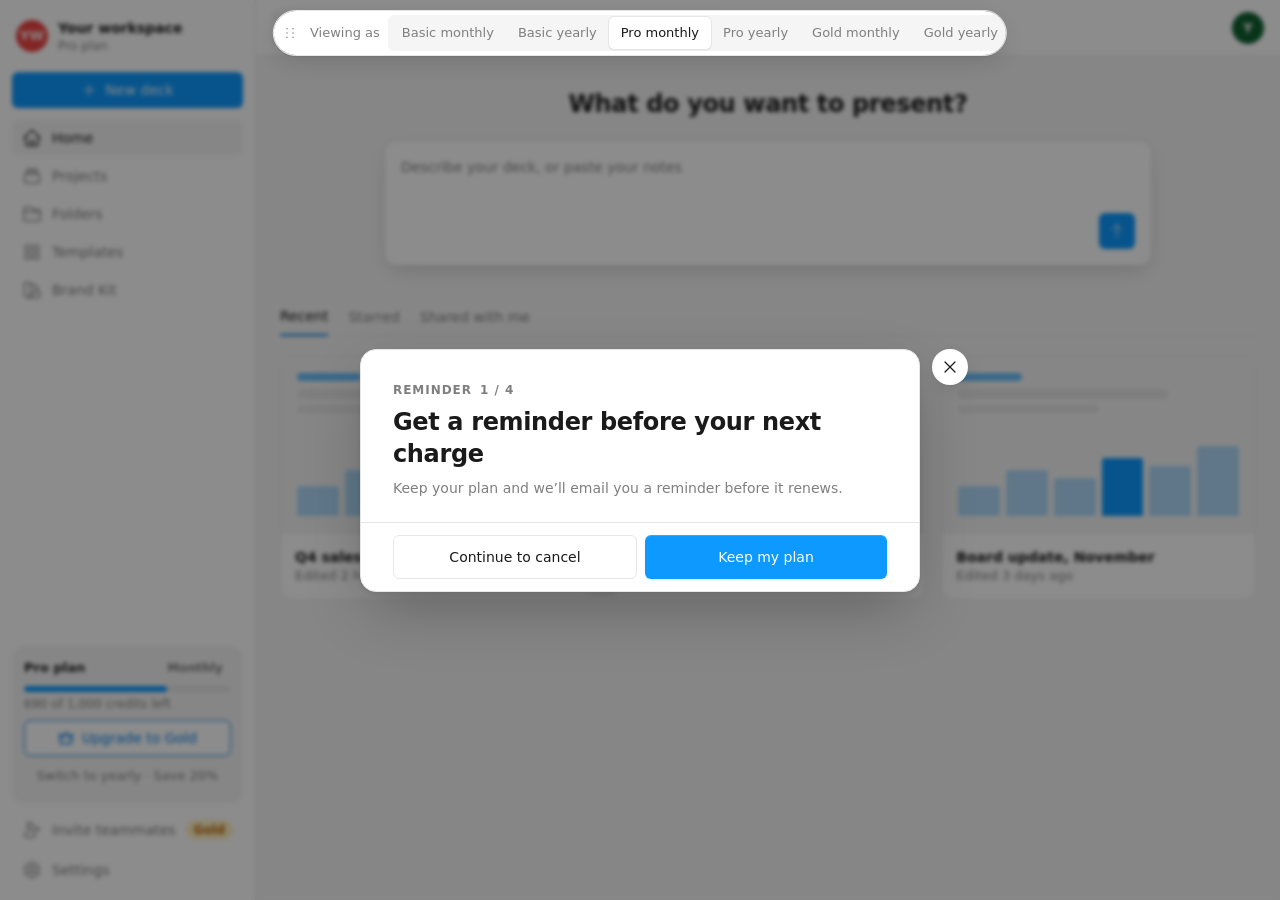
==== cancel-renewal/index.html @ 1d084b83 "cancel-renewal: reason-matched retention offer (Gold features at the Pro price); buy-credits: locked" ====
<!doctype html>
<html lang="en" data-theme="light">
<head>
<meta charset="utf-8">
<meta name="viewport" content="width=device-width, initial-scale=1">
<meta name="robots" content="noindex">
<title>Cancel renewal</title>
<link rel="stylesheet" href="app.css">
<style>html,body,#root{height:100%;margin:0}body{background:rgb(var(--pai-canvas,248 248 251))}</style>
</head>
<body>
<div id="root"></div>
<script>window.__PROTO__="cancel";</script>
<script src="upgrade.js"></script>
</body>
</html>
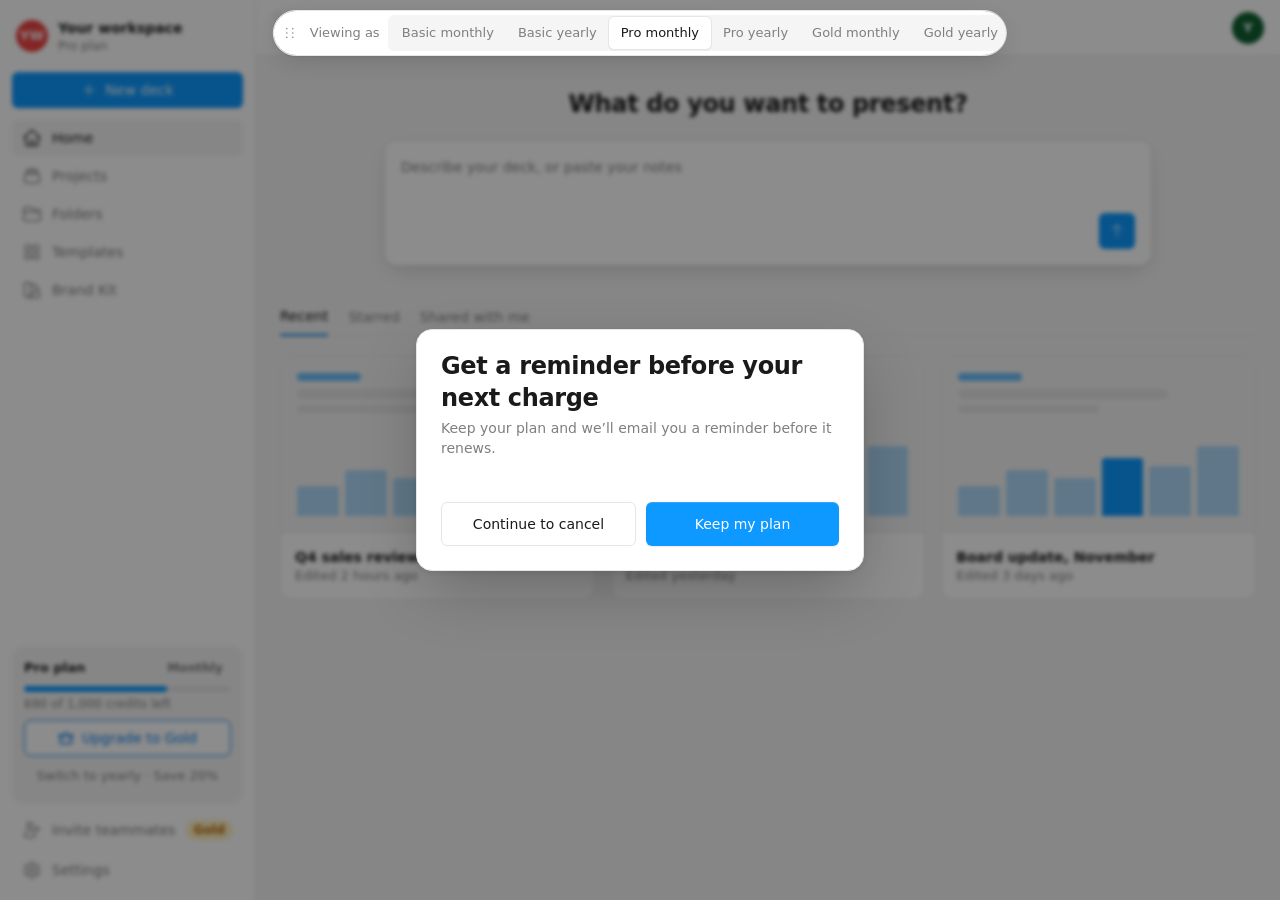
==== commit 3d826cd7: "cancel-renewal: the app's own cancel flow (from qa-main) + a last step for Pro: Gold features at the" ====
--- a/cancel-renewal/index.html
+++ b/cancel-renewal/index.html
@@ -11,6 +11,7 @@
 <body>
 <div id="root"></div>
 <script>window.__PROTO__="cancel";</script>
+<script>window.__ICON_BASE__="https://app.presentations.ai/assets/images/";</script>
 <script src="upgrade.js"></script>
 </body>
 </html>
--- a/cancel-renewal/app.css
+++ b/cancel-renewal/app.css
@@ -0,0 +1,36092 @@
+@import url(https://fonts.googleapis.com/css2?family=Geist:wght@400;500;600;700&family=Geist+Mono:wght@400;500&display=swap);
+@import url(https://fonts.googleapis.com/css2?family=PT+Serif:wght@400;700&display=swap);
+@import url(https://fonts.googleapis.com/css2?family=Inter:ital,opsz,wght@0,14..32,100..900;1,14..32,100..900&display=swap);
+@import url(https://fonts.googleapis.com/css2?family=Playfair+Display:ital,wght@0,600;1,600&family=Roboto:ital,wght@0,600;1,600&display=swap);
+@import url(https://fonts.googleapis.com/css2?family=Poppins:ital,wght@0,100;0,200;0,300;0,400;0,500;0,600;0,700;0,800;0,900;1,100;1,200;1,300;1,400;1,500;1,600;1,700;1,800;1,900&display=swap);
+@import url(https://fonts.googleapis.com/css2?family=Merriweather:ital,opsz,wght@0,18..144,400;0,18..144,700;1,18..144,400;1,18..144,700&display=swap);
+@import url(https://fonts.googleapis.com/css2?family=Instrument+Serif:ital@0;1&family=Merriweather:ital,opsz,wdth,wght@0,18..144,87..112,700;1,18..144,87..112,700&display=swap);
+/* @import url("https://fonts.googleapis.com/css2?family=Poppins:wght@300;400;500;600;700&display=swap"); */
+
+[class^="ic_"],
+[class*=" ic_"] {
+  /* use !important to prevent issues with browser extensions that change fonts */
+  font-family: "appicon" !important;
+  speak: never;
+  font-style: normal;
+  font-weight: normal;
+  font-variant: normal;
+  text-transform: none;
+  line-height: 1;
+
+  /* Better Font Rendering =========== */
+  -webkit-font-smoothing: antialiased;
+  -moz-osx-font-smoothing: grayscale;
+}
+
+
+.ic_book:before {
+  content: "\ebb7";
+}
+
+.ic_equalizer:before {
+  content: "\ebb8";
+}
+
+.ic_design_services:before {
+  content: "\ebb9";
+}
+
+.ic_file_export:before {
+  content: "\ebba";
+}
+
+.ic_box_plot:before {
+  content: "\ebae";
+}
+
+.ic_bump_chart:before {
+  content: "\ebaf";
+}
+
+.ic_compare_chart:before {
+  content: "\ebb0";
+}
+
+.ic_cover_page:before {
+  content: "\ebb1";
+}
+
+.ic_gantt_chart:before {
+  content: "\ebb2";
+}
+
+.ic_radar_chart:before {
+  content: "\ebb3";
+}
+
+.ic_radial_chart:before {
+  content: "\ebb4";
+}
+
+.ic_section_break:before {
+  content: "\ebb5";
+}
+
+.ic_waterfall_chart:before {
+  content: "\ebb6";
+}
+
+.ic_deep_think:before {
+  content: "\ebab";
+}
+
+.ic_web_search_02:before {
+  content: "\ebac";
+}
+
+.ic_web_search:before {
+  content: "\ebad";
+}
+
+.ic_abstract_01:before {
+  content: "\e900";
+}
+
+.ic_abstract_02:before {
+  content: "\e901";
+}
+
+.ic_abstract_03:before {
+  content: "\e902";
+}
+
+.ic_abstract_04:before {
+  content: "\e903";
+}
+
+.ic_abstract_05:before {
+  content: "\e904";
+}
+
+.ic_abstract_06:before {
+  content: "\e905";
+}
+
+.ic_abstract_07:before {
+  content: "\e906";
+}
+
+.ic_abstract_08:before {
+  content: "\e907";
+}
+
+.ic_activity:before {
+  content: "\e908";
+}
+
+.ic_add_circle_outline:before {
+  content: "\e909";
+}
+
+.ic_add_comment:before {
+  content: "\e90a";
+}
+
+.ic_add_folders_fill:before {
+  content: "\e90b";
+}
+
+.ic_add_on:before {
+  content: "\e90c";
+}
+
+.ic_add_outline:before {
+  content: "\e90d";
+}
+
+.ic_add_reaction:before {
+  content: "\e90e";
+}
+
+.ic_add_rect_dotted:before {
+  content: "\e90f";
+}
+
+.ic_add_rect_outline:before {
+  content: "\e910";
+}
+
+.ic_add_shape_active:before {
+  content: "\e911";
+}
+
+.ic_add_shape:before {
+  content: "\e912";
+}
+
+.ic_add_small:before {
+  content: "\e913";
+}
+
+.ic_add_subtitle:before {
+  content: "\e914";
+}
+
+.ic_add_text:before {
+  content: "\e915";
+}
+
+.ic_add:before {
+  content: "\e916";
+}
+
+.ic_advice:before {
+  content: "\e917";
+}
+
+.ic_ai_change_tone:before {
+  content: "\e918";
+}
+
+.ic_ai_credit_coin_02:before {
+  content: "\e919";
+}
+
+.ic_ai_credit_coin_03:before {
+  content: "\e91a";
+}
+
+.ic_ai_credit_coin_04:before {
+  content: "\e91b";
+}
+
+.ic_ai_credit_coin:before {
+  content: "\e91c";
+}
+
+.ic_ai_credit:before {
+  content: "\e91d";
+}
+
+.ic_ai_expand:before {
+  content: "\e91e";
+}
+
+.ic_ai_ideas_from_topic_active:before {
+  content: "\e91f";
+}
+
+.ic_ai_ideas_from_topic:before {
+  content: "\e920";
+}
+
+.ic_ai_reduce:before {
+  content: "\e921";
+}
+
+.ic_ai_rephrase:before {
+  content: "\e922";
+}
+
+.ic_ai_summarize:before {
+  content: "\e923";
+}
+
+.ic_animation_order_active:before {
+  content: "\e924";
+}
+
+.ic_animation_order:before {
+  content: "\e925";
+}
+
+.ic_animation_outline:before {
+  content: "\e926";
+}
+
+.ic_annotation_linehair:before {
+  content: "\e927";
+}
+
+.ic_annotation_linewave:before {
+  content: "\e928";
+}
+
+.ic_annotations_02_active:before {
+  content: "\e929";
+}
+
+.ic_annotations_02:before {
+  content: "\e92a";
+}
+
+.ic_annotations:before {
+  content: "\e92b";
+}
+
+.ic_answer:before {
+  content: "\e92c";
+}
+
+.ic_area_chart:before {
+  content: "\e92d";
+}
+
+.ic_arrow_backward:before {
+  content: "\e92e";
+}
+
+.ic_arrow_circle_down:before {
+  content: "\e92f";
+}
+
+.ic_arrow_circle_up:before {
+  content: "\e930";
+}
+
+.ic_arrow_divide:before {
+  content: "\e931";
+}
+
+.ic_arrow_double_head:before {
+  content: "\e932";
+}
+
+.ic_arrow_double_headed_half_active:before {
+  content: "\e933";
+}
+
+.ic_arrow_double_headed_half:before {
+  content: "\e934";
+}
+
+.ic_arrow_equal:before {
+  content: "\e935";
+}
+
+.ic_arrow_forward:before {
+  content: "\e936";
+}
+
+.ic_arrow_multiply:before {
+  content: "\e937";
+}
+
+.ic_arrow_no_head:before {
+  content: "\e938";
+}
+
+.ic_arrow_not_equal:before {
+  content: "\e939";
+}
+
+.ic_arrow_plus:before {
+  content: "\e93a";
+}
+
+.ic_arrow_subract:before {
+  content: "\e93b";
+}
+
+.ic_arrows_chart_active:before {
+  content: "\e93c";
+}
+
+.ic_arrows_chart:before {
+  content: "\e93d";
+}
+
+.ic_attachment:before {
+  content: "\e93e";
+}
+
+.ic_background_active:before {
+  content: "\e93f";
+}
+
+.ic_background:before {
+  content: "\e940";
+}
+
+.ic_badge:before {
+  content: "\e941";
+}
+
+.ic_bar_100_stacked_chart:before {
+  content: "\e942";
+}
+
+.ic_bar_chart:before {
+  content: "\e943";
+}
+
+.ic_bar_single_chart:before {
+  content: "\e944";
+}
+
+.ic_bar_stacked_chart:before {
+  content: "\e945";
+}
+
+.ic_bar_stats:before {
+  content: "\e946";
+}
+
+.ic_bookend:before {
+  content: "\e947";
+}
+
+.ic_brain:before {
+  content: "\e948";
+}
+
+.ic_brand_active:before {
+  content: "\e949";
+}
+
+.ic_brand_voice_active:before {
+  content: "\e94a";
+}
+
+.ic_brand_voice:before {
+  content: "\e94b";
+}
+
+.ic_brand:before {
+  content: "\e94c";
+}
+
+.ic_bring_forward:before {
+  content: "\e94d";
+}
+
+.ic_bring_to_front:before {
+  content: "\e94e";
+}
+
+.ic_bullet_list_02:before {
+  content: "\e94f";
+}
+
+.ic_bullet_list:before {
+  content: "\e950";
+}
+
+.ic_business_slides_active:before {
+  content: "\e951";
+}
+
+.ic_business_slides:before {
+  content: "\e952";
+}
+
+.ic_caption:before {
+  content: "\e953";
+}
+
+.ic_card_active:before {
+  content: "\e954";
+}
+
+.ic_card:before {
+  content: "\e955";
+}
+
+.ic_cart:before {
+  content: "\e956";
+}
+
+.ic_change_type:before {
+  content: "\e957";
+}
+
+.ic_chart_active:before {
+  content: "\e958";
+}
+
+.ic_chart:before {
+  content: "\e959";
+}
+
+.ic_checklist_active:before {
+  content: "\e95a";
+}
+
+.ic_checklist:before {
+  content: "\e95b";
+}
+
+.ic_circle_stats:before {
+  content: "\e95c";
+}
+
+.ic_clip_e_02:before {
+  content: "\e95d";
+}
+
+.ic_clip_e_03:before {
+  content: "\e95e";
+}
+
+.ic_clip_e:before {
+  content: "\e95f";
+}
+
+.ic_clock:before {
+  content: "\e960";
+}
+
+.ic_close_circle_outline:before {
+  content: "\e961";
+}
+
+.ic_close_keyboard:before {
+  content: "\e962";
+}
+
+.ic_close_small:before {
+  content: "\e963";
+}
+
+.ic_close:before {
+  content: "\e964";
+}
+
+.ic_cloud_nointernet:before {
+  content: "\e965";
+}
+
+.ic_cloud_saved:before {
+  content: "\e966";
+}
+
+.ic_cloud_unsaved:before {
+  content: "\e967";
+}
+
+.ic_cloud:before {
+  content: "\e968";
+}
+
+.ic_code_active:before {
+  content: "\e969";
+}
+
+.ic_code:before {
+  content: "\e96a";
+}
+
+.ic_collapse:before {
+  content: "\e96b";
+}
+
+.ic_color_circle:before {
+  content: "\e96c";
+}
+
+.ic_color_style_active:before {
+  content: "\e96d";
+}
+
+.ic_color_style:before {
+  content: "\e96e";
+}
+
+.ic_column_100_stacked_chart:before {
+  content: "\e96f";
+}
+
+.ic_column_chart_outline_active:before {
+  content: "\e970";
+}
+
+.ic_column_chart_outline:before {
+  content: "\e971";
+}
+
+.ic_column_chart:before {
+  content: "\e972";
+}
+
+.ic_column_single_chart:before {
+  content: "\e973";
+}
+
+.ic_column_stacked_chart:before {
+  content: "\e974";
+}
+
+.ic_columns_four:before {
+  content: "\e975";
+}
+
+.ic_columns_left:before {
+  content: "\e976";
+}
+
+.ic_columns_one:before {
+  content: "\e977";
+}
+
+.ic_columns_right:before {
+  content: "\e978";
+}
+
+.ic_columns_three:before {
+  content: "\e979";
+}
+
+.ic_columns_two:before {
+  content: "\e97a";
+}
+
+.ic_comment_sidebar:before {
+  content: "\e97b";
+}
+
+.ic_comment:before {
+  content: "\e97c";
+}
+
+.ic_company_details_active:before {
+  content: "\e97d";
+}
+
+.ic_company_details:before {
+  content: "\e97e";
+}
+
+.ic_company_theme_02:before {
+  content: "\e97f";
+}
+
+.ic_company_theme:before {
+  content: "\e980";
+}
+
+.ic_comparison_chart:before {
+  content: "\e981";
+}
+
+.ic_confetti:before {
+  content: "\e982";
+}
+
+.ic_connector_arrow_left:before {
+  content: "\e983";
+}
+
+.ic_connector_arrow_right:before {
+  content: "\e984";
+}
+
+.ic_connector_arrow_two_head:before {
+  content: "\e985";
+}
+
+.ic_connector_arrow_two_side:before {
+  content: "\e986";
+}
+
+.ic_connector_divide:before {
+  content: "\e987";
+}
+
+.ic_connector_equal:before {
+  content: "\e988";
+}
+
+.ic_connector_inequal:before {
+  content: "\e989";
+}
+
+.ic_connector_minus:before {
+  content: "\e98a";
+}
+
+.ic_connector_multiple:before {
+  content: "\e98b";
+}
+
+.ic_connector_plus:before {
+  content: "\e98c";
+}
+
+.ic_contact_info:before {
+  content: "\e98d";
+}
+
+.ic_contrast:before {
+  content: "\e98e";
+}
+
+.ic_copied:before {
+  content: "\e98f";
+}
+
+.ic_copy:before {
+  content: "\e990";
+}
+
+.ic_credit_extralarge:before {
+  content: "\e991";
+}
+
+.ic_credit_large:before {
+  content: "\e992";
+}
+
+.ic_credit_medium:before {
+  content: "\e993";
+}
+
+.ic_credit_small:before {
+  content: "\e994";
+}
+
+.ic_crop:before {
+  content: "\e995";
+}
+
+.ic_crown:before {
+  content: "\e996";
+}
+
+.ic_cta_button:before {
+  content: "\e997";
+}
+
+.ic_cycle_loop:before {
+  content: "\e998";
+}
+
+.ic_dark_theme_outline_active:before {
+  content: "\e999";
+}
+
+.ic_dark_theme_outline:before {
+  content: "\e99a";
+}
+
+.ic_dashboard_01_active:before {
+  content: "\e99b";
+}
+
+.ic_dashboard_01:before {
+  content: "\e99c";
+}
+
+.ic_dashboard_02_active:before {
+  content: "\e99d";
+}
+
+.ic_dashboard_02:before {
+  content: "\e99e";
+}
+
+.ic_data_type_number:before {
+  content: "\e99f";
+}
+
+.ic_date_active:before {
+  content: "\e9a0";
+}
+
+.ic_date:before {
+  content: "\e9a1";
+}
+
+.ic_decoration_line_01:before {
+  content: "\e9a2";
+}
+
+.ic_decoration_line_02:before {
+  content: "\e9a3";
+}
+
+.ic_delete_outline:before {
+  content: "\e9a4";
+}
+
+.ic_delete_small:before {
+  content: "\e9a5";
+}
+
+.ic_devices:before {
+  content: "\e9a6";
+}
+
+.ic_dice:before {
+  content: "\e9a7";
+}
+
+.ic_doctoral_phd:before {
+  content: "\e9a8";
+}
+
+.ic_doughnut:before {
+  content: "\e9a9";
+}
+
+.ic_down_arrow:before {
+  content: "\e9aa";
+}
+
+.ic_down_pointer_circle_outline:before {
+  content: "\e9ab";
+}
+
+.ic_down_pointer_floater_small:before {
+  content: "\e9ac";
+}
+
+.ic_down_pointer_floater:before {
+  content: "\e9ad";
+}
+
+.ic_down_pointer_two_head:before {
+  content: "\e9ae";
+}
+
+.ic_down_pointer:before {
+  content: "\e9af";
+}
+
+.ic_download:before {
+  content: "\e9b0";
+}
+
+.ic_drag_handle_horizontal:before {
+  content: "\e9b1";
+}
+
+.ic_drag_handle:before {
+  content: "\e9b2";
+}
+
+.ic_drag_outline_horizontal:before {
+  content: "\e9b3";
+}
+
+.ic_drag_outline:before {
+  content: "\e9b4";
+}
+
+.ic_drive:before {
+  content: "\e9b5";
+}
+
+.ic_Dummy:before {
+  content: "\e9b6";
+}
+
+.ic_duplicate_outline:before {
+  content: "\e9b7";
+}
+
+.ic_edit_active:before {
+  content: "\e9b8";
+}
+
+.ic_edit_pencil_active:before {
+  content: "\e9b9";
+}
+
+.ic_edit_pencil:before {
+  content: "\e9ba";
+}
+
+.ic_edit:before {
+  content: "\e9bb";
+}
+
+.ic_email:before {
+  content: "\e9bc";
+}
+
+.ic_emphasis:before {
+  content: "\e9bd";
+}
+
+.ic_enter_fullscreen:before {
+  content: "\e9be";
+}
+
+.ic_enterprise:before {
+  content: "\e9bf";
+}
+
+.ic_error:before {
+  content: "\e9c0";
+}
+
+.ic_exit:before {
+  content: "\e9c1";
+}
+
+.ic_expand:before {
+  content: "\e9c2";
+}
+
+.ic_explore:before {
+  content: "\e9c3";
+}
+
+.ic_export_pdf:before {
+  content: "\e9c4";
+}
+
+.ic_export:before {
+  content: "\e9c5";
+}
+
+.ic_facebook:before {
+  content: "\e9c6";
+}
+
+.ic_fav_star_selected:before {
+  content: "\e9c7";
+}
+
+.ic_fav_star:before {
+  content: "\e9c8";
+}
+
+.ic_favourite_fill:before {
+  content: "\e9c9";
+}
+
+.ic_favourite_outline:before {
+  content: "\e9ca";
+}
+
+.ic_feedback_active:before {
+  content: "\e9cb";
+}
+
+.ic_feedback:before {
+  content: "\e9cc";
+}
+
+.ic_file_type:before {
+  content: "\e9cd";
+}
+
+.ic_file:before {
+  content: "\e9ce";
+}
+
+.ic_filter_02:before {
+  content: "\e9cf";
+}
+
+.ic_filter:before {
+  content: "\e9d0";
+}
+
+.ic_fire:before {
+  content: "\e9d1";
+}
+
+.ic_fit_to_screen:before {
+  content: "\e9d2";
+}
+
+.ic_flag_02:before {
+  content: "\e9d3";
+}
+
+.ic_flag:before {
+  content: "\e9d4";
+}
+
+.ic_floppy_disk:before {
+  content: "\e9d5";
+}
+
+.ic_flowchart:before {
+  content: "\e9d6";
+}
+
+.ic_folder_doc_list:before {
+  content: "\e9d7";
+}
+
+.ic_folder_open_active:before {
+  content: "\e9d8";
+}
+
+.ic_folder_open:before {
+  content: "\e9d9";
+}
+
+.ic_folder_outline_active:before {
+  content: "\e9da";
+}
+
+.ic_folder_outline:before {
+  content: "\e9db";
+}
+
+.ic_folder_share_single:before {
+  content: "\e9dc";
+}
+
+.ic_folder_share:before {
+  content: "\e9dd";
+}
+
+.ic_footer_active:before {
+  content: "\e9de";
+}
+
+.ic_footer:before {
+  content: "\e9df";
+}
+
+.ic_framework:before {
+  content: "\e9e0";
+}
+
+.ic_frequency:before {
+  content: "\e9e1";
+}
+
+.ic_funnel:before {
+  content: "\e9e2";
+}
+
+.ic_gift_active:before {
+  content: "\e9e3";
+}
+
+.ic_gift:before {
+  content: "\e9e4";
+}
+
+.ic_globe_active:before {
+  content: "\e9e5";
+}
+
+.ic_globe:before {
+  content: "\e9e6";
+}
+
+.ic_go_live:before {
+  content: "\e9e7";
+}
+
+.ic_graduate_studies:before {
+  content: "\e9e8";
+}
+
+.ic_graphic_settings_outline:before {
+  content: "\e9e9";
+}
+
+.ic_graphic_styles_outline_active:before {
+  content: "\e9ea";
+}
+
+.ic_graphic_styles_outline:before {
+  content: "\e9eb";
+}
+
+.ic_greyscale:before {
+  content: "\e9ec";
+}
+
+.ic_grid_view_outline_active:before {
+  content: "\e9ed";
+}
+
+.ic_grid_view_outline:before {
+  content: "\e9ee";
+}
+
+.ic_grid:before {
+  content: "\e9ef";
+}
+
+.ic_group:before {
+  content: "\e9f0";
+}
+
+.ic_hd:before {
+  content: "\e9f1";
+}
+
+.ic_heading_2:before {
+  content: "\e9f2";
+}
+
+.ic_heading_3:before {
+  content: "\e9f3";
+}
+
+.ic_heading_outline:before {
+  content: "\e9f4";
+}
+
+.ic_help_fill:before {
+  content: "\e9f5";
+}
+
+.ic_hide:before {
+  content: "\e9f6";
+}
+
+.ic_highlight_caption:before {
+  content: "\e9f7";
+}
+
+.ic_highlight_circle_outline:before {
+  content: "\e9f8";
+}
+
+.ic_highlight_with_text_01:before {
+  content: "\e9f9";
+}
+
+.ic_highlight_with_text_02:before {
+  content: "\e9fa";
+}
+
+.ic_hire_our_team_active:before {
+  content: "\e9fb";
+}
+
+.ic_hire_our_team:before {
+  content: "\e9fc";
+}
+
+.ic_home_active:before {
+  content: "\e9fd";
+}
+
+.ic_home:before {
+  content: "\e9fe";
+}
+
+.ic_icon_graphics_active:before {
+  content: "\e9ff";
+}
+
+.ic_icon_graphics:before {
+  content: "\ea00";
+}
+
+.ic_icon_list:before {
+  content: "\ea01";
+}
+
+.ic_idea_to_deck:before {
+  content: "\ea02";
+}
+
+.ic_illustration:before {
+  content: "\ea03";
+}
+
+.ic_image_ai:before {
+  content: "\ea04";
+}
+
+.ic_image_filter_active:before {
+  content: "\ea05";
+}
+
+.ic_image_filter_fill:before {
+  content: "\ea06";
+}
+
+.ic_image_filter:before {
+  content: "\ea07";
+}
+
+.ic_image_flip_horizontal:before {
+  content: "\ea08";
+}
+
+.ic_image_flip_vertical:before {
+  content: "\ea09";
+}
+
+.ic_image_grid_active:before {
+  content: "\ea0a";
+}
+
+.ic_image_grid:before {
+  content: "\ea0b";
+}
+
+.ic_image_layout_left:before {
+  content: "\ea0c";
+}
+
+.ic_image_layout_right:before {
+  content: "\ea0d";
+}
+
+.ic_image_layout_top:before {
+  content: "\ea0e";
+}
+
+.ic_image_list:before {
+  content: "\ea0f";
+}
+
+.ic_image_rect_outline_active:before {
+  content: "\ea10";
+}
+
+.ic_image_rect_outline:before {
+  content: "\ea11";
+}
+
+.ic_image_resize:before {
+  content: "\ea12";
+}
+
+.ic_image_rotate:before {
+  content: "\ea13";
+}
+
+.ic_image_search_small:before {
+  content: "\ea14";
+}
+
+.ic_image_small:before {
+  content: "\ea15";
+}
+
+.ic_image_stack:before {
+  content: "\ea16";
+}
+
+.ic_impact_slide:before {
+  content: "\ea17";
+}
+
+.ic_import_file:before {
+  content: "\ea18";
+}
+
+.ic_import:before {
+  content: "\ea19";
+}
+
+.ic_indent:before {
+  content: "\ea1a";
+}
+
+.ic_individuals_active:before {
+  content: "\ea1b";
+}
+
+.ic_individuals:before {
+  content: "\ea1c";
+}
+
+.ic_info_active:before {
+  content: "\ea1d";
+}
+
+.ic_info_alt:before {
+  content: "\ea1e";
+}
+
+.ic_info_small_full_active:before {
+  content: "\ea1f";
+}
+
+.ic_info_small:before {
+  content: "\ea20";
+}
+
+.ic_info:before {
+  content: "\ea21";
+}
+
+.ic_instagram:before {
+  content: "\ea22";
+}
+
+.ic_intro_video_active:before {
+  content: "\ea23";
+}
+
+.ic_intro_video:before {
+  content: "\ea24";
+}
+
+.ic_jet:before {
+  content: "\ea25";
+}
+
+.ic_keyboard_command:before {
+  content: "\ea26";
+}
+
+.ic_keyboard:before {
+  content: "\ea27";
+}
+
+.ic_language:before {
+  content: "\ea28";
+}
+
+.ic_layout_active:before {
+  content: "\ea29";
+}
+
+.ic_layout_center:before {
+  content: "\ea2a";
+}
+
+.ic_layout_full:before {
+  content: "\ea2b";
+}
+
+.ic_layout_left:before {
+  content: "\ea2c";
+}
+
+.ic_layout_right:before {
+  content: "\ea2d";
+}
+
+.ic_layout:before {
+  content: "\ea2e";
+}
+
+.ic_leadership:before {
+  content: "\ea2f";
+}
+
+.ic_left_arrow:before {
+  content: "\ea30";
+}
+
+.ic_left_pointer_circle_outline:before {
+  content: "\ea31";
+}
+
+.ic_left_pointer:before {
+  content: "\ea32";
+}
+
+.ic_legal:before {
+  content: "\ea33";
+}
+
+.ic_length_large:before {
+  content: "\ea34";
+}
+
+.ic_length_medium:before {
+  content: "\ea35";
+}
+
+.ic_length_small:before {
+  content: "\ea36";
+}
+
+.ic_lifebuoy:before {
+  content: "\ea37";
+}
+
+.ic_light_theme_active:before {
+  content: "\ea38";
+}
+
+.ic_light_theme:before {
+  content: "\ea39";
+}
+
+.ic_lighting_active:before {
+  content: "\ea3a";
+}
+
+.ic_lighting:before {
+  content: "\ea3b";
+}
+
+.ic_like_active:before {
+  content: "\ea3c";
+}
+
+.ic_like:before {
+  content: "\ea3d";
+}
+
+.ic_line_chart:before {
+  content: "\ea3e";
+}
+
+.ic_line_dash:before {
+  content: "\ea3f";
+}
+
+.ic_line_dotted:before {
+  content: "\ea40";
+}
+
+.ic_line_height:before {
+  content: "\ea41";
+}
+
+.ic_line_solid:before {
+  content: "\ea42";
+}
+
+.ic_line_weight_thick:before {
+  content: "\ea43";
+}
+
+.ic_link:before {
+  content: "\ea44";
+}
+
+.ic_linked_in:before {
+  content: "\ea45";
+}
+
+.ic_list_view_active:before {
+  content: "\ea46";
+}
+
+.ic_list_view:before {
+  content: "\ea47";
+}
+
+.ic_location:before {
+  content: "\ea48";
+}
+
+.ic_lock_active:before {
+  content: "\ea49";
+}
+
+.ic_lock:before {
+  content: "\ea4a";
+}
+
+.ic_logo_active:before {
+  content: "\ea4b";
+}
+
+.ic_logo_grid:before {
+  content: "\ea4c";
+}
+
+.ic_logo:before {
+  content: "\ea4d";
+}
+
+.ic_loop:before {
+  content: "\ea4e";
+}
+
+.ic_lowercase:before {
+  content: "\ea4f";
+}
+
+.ic_map_zoom_minus:before {
+  content: "\ea50";
+}
+
+.ic_map_zoom_plus:before {
+  content: "\ea51";
+}
+
+.ic_markdown:before {
+  content: "\ea52";
+}
+
+.ic_medical:before {
+  content: "\ea53";
+}
+
+.ic_meeting_active:before {
+  content: "\ea54";
+}
+
+.ic_meeting:before {
+  content: "\ea55";
+}
+
+.ic_mention:before {
+  content: "\ea56";
+}
+
+.ic_menu:before {
+  content: "\ea57";
+}
+
+.ic_merge_cells:before {
+  content: "\ea58";
+}
+
+.ic_microchart:before {
+  content: "\ea59";
+}
+
+.ic_microphone_active:before {
+  content: "\ea5a";
+}
+
+.ic_microphone_disabled:before {
+  content: "\ea5b";
+}
+
+.ic_microphone:before {
+  content: "\ea5c";
+}
+
+.ic_mind_map_circle:before {
+  content: "\ea5d";
+}
+
+.ic_mind_map_diamond:before {
+  content: "\ea5e";
+}
+
+.ic_mind_map_oval:before {
+  content: "\ea5f";
+}
+
+.ic_mind_map_pill:before {
+  content: "\ea60";
+}
+
+.ic_mind_map_rectangle:before {
+  content: "\ea61";
+}
+
+.ic_mind_map_right_parallelogram:before {
+  content: "\ea62";
+}
+
+.ic_mind_map_rounded:before {
+  content: "\ea63";
+}
+
+.ic_mind_map_triangel_downwards:before {
+  content: "\ea64";
+}
+
+.ic_mind_map_triangle:before {
+  content: "\ea65";
+}
+
+.ic_minus_circle_oultine:before {
+  content: "\ea66";
+}
+
+.ic_minus_small:before {
+  content: "\ea67";
+}
+
+.ic_money_saveing_active:before {
+  content: "\ea68";
+}
+
+.ic_money_saveing:before {
+  content: "\ea69";
+}
+
+.ic_money:before {
+  content: "\ea6a";
+}
+
+.ic_moods_style:before {
+  content: "\ea6b";
+}
+
+.ic_more_arrow_outline:before {
+  content: "\ea6c";
+}
+
+.ic_more_option_small:before {
+  content: "\ea6d";
+}
+
+.ic_more_option_vertical:before {
+  content: "\ea6e";
+}
+
+.ic_more_option:before {
+  content: "\ea6f";
+}
+
+.ic_move_map:before {
+  content: "\ea70";
+}
+
+.ic_mt_presentation_active:before {
+  content: "\ea71";
+}
+
+.ic_mt_presentation:before {
+  content: "\ea72";
+}
+
+.ic_multislide:before {
+  content: "\ea73";
+}
+
+.ic_new_page:before {
+  content: "\ea74";
+}
+
+.ic_newslide_background_illustration_active:before {
+  content: "\ea75";
+}
+
+.ic_newslide_background_illustration:before {
+  content: "\ea76";
+}
+
+.ic_newslide_bookend:before {
+  content: "\ea77";
+}
+
+.ic_newslide_datachart:before {
+  content: "\ea78";
+}
+
+.ic_newslide_default:before {
+  content: "\ea79";
+}
+
+.ic_newslide_distribution:before {
+  content: "\ea7a";
+}
+
+.ic_newslide_essentialslides:before {
+  content: "\ea7b";
+}
+
+.ic_newslide_flow:before {
+  content: "\ea7c";
+}
+
+.ic_newslide_frameworks:before {
+  content: "\ea7d";
+}
+
+.ic_newslide_list:before {
+  content: "\ea7e";
+}
+
+.ic_newslide_product_screenshot:before {
+  content: "\ea7f";
+}
+
+.ic_newslide_relationship:before {
+  content: "\ea80";
+}
+
+.ic_newslide_segment:before {
+  content: "\ea81";
+}
+
+.ic_newslide_stack:before {
+  content: "\ea82";
+}
+
+.ic_notification_assign_slide:before {
+  content: "\ea83";
+}
+
+.ic_notification_comment:before {
+  content: "\ea84";
+}
+
+.ic_notification_info:before {
+  content: "\ea85";
+}
+
+.ic_notification_invite_doc:before {
+  content: "\ea86";
+}
+
+.ic_notification_invite_workspace:before {
+  content: "\ea87";
+}
+
+.ic_notification_mention:before {
+  content: "\ea88";
+}
+
+.ic_notification_reply:before {
+  content: "\ea89";
+}
+
+.ic_notification_resolved:before {
+  content: "\ea8a";
+}
+
+.ic_notification:before {
+  content: "\ea8b";
+}
+
+.ic_numbered_list:before {
+  content: "\ea8c";
+}
+
+.ic_obj_align_bottom:before {
+  content: "\ea8d";
+}
+
+.ic_obj_align_center:before {
+  content: "\ea8e";
+}
+
+.ic_obj_align_left:before {
+  content: "\ea8f";
+}
+
+.ic_obj_align_middle:before {
+  content: "\ea90";
+}
+
+.ic_obj_align_right:before {
+  content: "\ea91";
+}
+
+.ic_obj_align_top:before {
+  content: "\ea92";
+}
+
+.ic_obj_arrange_bring_to_back:before {
+  content: "\ea93";
+}
+
+.ic_obj_arrange_bring_to_front:before {
+  content: "\ea94";
+}
+
+.ic_obj_distribute_horizontal:before {
+  content: "\ea95";
+}
+
+.ic_obj_distribute_vertical:before {
+  content: "\ea96";
+}
+
+.ic_object_position:before {
+  content: "\ea97";
+}
+
+.ic_offer_badge:before {
+  content: "\ea98";
+}
+
+.ic_offer_tag:before {
+  content: "\ea99";
+}
+
+.ic_open_link:before {
+  content: "\ea9a";
+}
+
+.ic_orders_active:before {
+  content: "\ea9b";
+}
+
+.ic_orders:before {
+  content: "\ea9c";
+}
+
+.ic_orientation_20_left:before {
+  content: "\ea9d";
+}
+
+.ic_orientation_20_right:before {
+  content: "\ea9e";
+}
+
+.ic_orientation_50_left:before {
+  content: "\ea9f";
+}
+
+.ic_orientation_50_right:before {
+  content: "\eaa0";
+}
+
+.ic_orientation_80_left:before {
+  content: "\eaa1";
+}
+
+.ic_orientation_80_right:before {
+  content: "\eaa2";
+}
+
+.ic_orientation_100:before {
+  content: "\eaa3";
+}
+
+.ic_origami_active:before {
+  content: "\eaa4";
+}
+
+.ic_origami_icon:before {
+  content: "\eaa5";
+}
+
+.ic_origami:before {
+  content: "\eaa6";
+}
+
+.ic_original_size:before {
+  content: "\eaa7";
+}
+
+.ic_outdent:before {
+  content: "\eaa8";
+}
+
+.ic_outline_40:before {
+  content: "\eaa9";
+}
+
+.ic_outline_60:before {
+  content: "\eaaa";
+}
+
+.ic_outline_full:before {
+  content: "\eaab";
+}
+
+.ic_outline_line_close:before {
+  content: "\eaac";
+}
+
+.ic_outline_line_open:before {
+  content: "\eaad";
+}
+
+.ic_outline_section_break:before {
+  content: "\eaae";
+}
+
+.ic_outline_slide:before {
+  content: "\eaaf";
+}
+
+.ic_outline:before {
+  content: "\eab0";
+}
+
+.ic_owner_power:before {
+  content: "\eab1";
+}
+
+.ic_pai_gallery:before {
+  content: "\eab2";
+}
+
+.ic_paint_bucket:before {
+  content: "\eab3";
+}
+
+.ic_paragraph:before {
+  content: "\eab4";
+}
+
+.ic_paste:before {
+  content: "\eab5";
+}
+
+.ic_pause:before {
+  content: "\eab6";
+}
+
+.ic_pen_dot_01:before {
+  content: "\eab7";
+}
+
+.ic_pen_dot_02:before {
+  content: "\eab8";
+}
+
+.ic_pen_dot_03:before {
+  content: "\eab9";
+}
+
+.ic_pen:before {
+  content: "\eaba";
+}
+
+.ic_people_slides:before {
+  content: "\eabb";
+}
+
+.ic_percent:before {
+  content: "\eabc";
+}
+
+.ic_percentage:before {
+  content: "\eabd";
+}
+
+.ic_persona:before {
+  content: "\eabe";
+}
+
+.ic_pie:before {
+  content: "\eabf";
+}
+
+.ic_pinterest:before {
+  content: "\eac0";
+}
+
+.ic_play_circle_outline:before {
+  content: "\eac1";
+}
+
+.ic_ppt:before {
+  content: "\eac2";
+}
+
+.ic_premium_template:before {
+  content: "\eac3";
+}
+
+.ic_presentation_fingerprint_active:before {
+  content: "\eac4";
+}
+
+.ic_presentation_fingerprint:before {
+  content: "\eac5";
+}
+
+.ic_presentation_settings:before {
+  content: "\eac6";
+}
+
+.ic_presentation_template_active:before {
+  content: "\eac7";
+}
+
+.ic_presentation_template:before {
+  content: "\eac8";
+}
+
+.ic_primary_school:before {
+  content: "\eac9";
+}
+
+.ic_private_doc_list:before {
+  content: "\eaca";
+}
+
+.ic_pro_lightning:before {
+  content: "\eacb";
+}
+
+.ic_pro_star:before {
+  content: "\eacc";
+}
+
+.ic_process:before {
+  content: "\eacd";
+}
+
+.ic_project_doc_list:before {
+  content: "\eace";
+}
+
+.ic_public_sector:before {
+  content: "\eacf";
+}
+
+.ic_pyramid:before {
+  content: "\ead0";
+}
+
+.ic_question:before {
+  content: "\ead1";
+}
+
+.ic_quote_active:before {
+  content: "\ead2";
+}
+
+.ic_quote:before {
+  content: "\ead3";
+}
+
+.ic_re_generate:before {
+  content: "\ead4";
+}
+
+.ic_recent:before {
+  content: "\ead5";
+}
+
+.ic_record_active:before {
+  content: "\ead6";
+}
+
+.ic_record_dot:before {
+  content: "\ead7";
+}
+
+.ic_record:before {
+  content: "\ead8";
+}
+
+.ic_redo:before {
+  content: "\ead9";
+}
+
+.ic_refresh:before {
+  content: "\eada";
+}
+
+.ic_regenerate_slide:before {
+  content: "\eadb";
+}
+
+.ic_remove_subtitle:before {
+  content: "\eadc";
+}
+
+.ic_rename:before {
+  content: "\eadd";
+}
+
+.ic_replay_presentation:before {
+  content: "\eade";
+}
+
+.ic_report:before {
+  content: "\eadf";
+}
+
+.ic_request_input_active:before {
+  content: "\eae0";
+}
+
+.ic_request_input:before {
+  content: "\eae1";
+}
+
+.ic_reset_edit:before {
+  content: "\eae2";
+}
+
+.ic_reset:before {
+  content: "\eae3";
+}
+
+.ic_resize_horizontal:before {
+  content: "\eae4";
+}
+
+.ic_resize_vertical:before {
+  content: "\eae5";
+}
+
+.ic_resize:before {
+  content: "\eae6";
+}
+
+.ic_revision:before {
+  content: "\eae7";
+}
+
+.ic_right_arrow:before {
+  content: "\eae8";
+}
+
+.ic_right_pointer_circle_outline:before {
+  content: "\eae9";
+}
+
+.ic_right_pointer_small:before {
+  content: "\eaea";
+}
+
+.ic_right_pointer:before {
+  content: "\eaeb";
+}
+
+.ic_rocket:before {
+  content: "\eaec";
+}
+
+.ic_rotate:before {
+  content: "\eaed";
+}
+
+.ic_save_document_as_template:before {
+  content: "\eaee";
+}
+
+.ic_save_presentation_02:before {
+  content: "\eaef";
+}
+
+.ic_save_presentation:before {
+  content: "\eaf0";
+}
+
+.ic_save_slide_as_template:before {
+  content: "\eaf1";
+}
+
+.ic_save_time_active:before {
+  content: "\eaf2";
+}
+
+.ic_save_time:before {
+  content: "\eaf3";
+}
+
+.ic_save_version:before {
+  content: "\eaf4";
+}
+
+.ic_search_small:before {
+  content: "\eaf5";
+}
+
+.ic_search:before {
+  content: "\eaf6";
+}
+
+.ic_secondary_school_active:before {
+  content: "\eaf7";
+}
+
+.ic_secondary_school:before {
+  content: "\eaf8";
+}
+
+.ic_secure_content:before {
+  content: "\eaf9";
+}
+
+.ic_secure:before {
+  content: "\eafa";
+}
+
+.ic_semipie:before {
+  content: "\eafb";
+}
+
+.ic_send_backward:before {
+  content: "\eafc";
+}
+
+.ic_send_message_fill:before {
+  content: "\eafd";
+}
+
+.ic_send_message:before {
+  content: "\eafe";
+}
+
+.ic_send_to_back:before {
+  content: "\eaff";
+}
+
+.ic_sequence:before {
+  content: "\eb00";
+}
+
+.ic_settings_small:before {
+  content: "\eb01";
+}
+
+.ic_share_active:before {
+  content: "\eb02";
+}
+
+.ic_share:before {
+  content: "\eb03";
+}
+
+.ic_shared_by_me_active:before {
+  content: "\eb04";
+}
+
+.ic_shared_by_me:before {
+  content: "\eb05";
+}
+
+.ic_shared_doc_list:before {
+  content: "\eb06";
+}
+
+.ic_show_active:before {
+  content: "\eb07";
+}
+
+.ic_show:before {
+  content: "\eb08";
+}
+
+.ic_shuffle:before {
+  content: "\eb09";
+}
+
+.ic_signout:before {
+  content: "\eb0a";
+}
+
+.ic_skip:before {
+  content: "\eb0b";
+}
+
+.ic_slide_layout_active:before {
+  content: "\eb0c";
+}
+
+.ic_slide_layout:before {
+  content: "\eb0d";
+}
+
+.ic_slide_setting_active:before {
+  content: "\eb0e";
+}
+
+.ic_slide_setting:before {
+  content: "\eb0f";
+}
+
+.ic_slide_thumbnail_close:before {
+  content: "\eb10";
+}
+
+.ic_slide_thumbnail:before {
+  content: "\eb11";
+}
+
+.ic_slide_title:before {
+  content: "\eb12";
+}
+
+.ic_slide_with_ai:before {
+  content: "\eb13";
+}
+
+.ic_slideshow_animation_off:before {
+  content: "\eb14";
+}
+
+.ic_slideshow_animation:before {
+  content: "\eb15";
+}
+
+.ic_slideshow_close:before {
+  content: "\eb16";
+}
+
+.ic_slideshow_comments_large:before {
+  content: "\eb17";
+}
+
+.ic_slideshow_comments:before {
+  content: "\eb18";
+}
+
+.ic_slideshow_emoji_large:before {
+  content: "\eb19";
+}
+
+.ic_slideshow_emoji:before {
+  content: "\eb1a";
+}
+
+.ic_slideshow_eraser:before {
+  content: "\eb1b";
+}
+
+.ic_slideshow_exit_fullscreen:before {
+  content: "\eb1c";
+}
+
+.ic_slideshow_exit_fulscreen_large:before {
+  content: "\eb1d";
+}
+
+.ic_slideshow_fullscreen:before {
+  content: "\eb1e";
+}
+
+.ic_slideshow_fulscreen_large:before {
+  content: "\eb1f";
+}
+
+.ic_slideshow_grid_large:before {
+  content: "\eb20";
+}
+
+.ic_slideshow_grid:before {
+  content: "\eb21";
+}
+
+.ic_slideshow_left_pointer_large:before {
+  content: "\eb22";
+}
+
+.ic_slideshow_marker_large:before {
+  content: "\eb23";
+}
+
+.ic_slideshow_marker:before {
+  content: "\eb24";
+}
+
+.ic_slideshow_pause_large:before {
+  content: "\eb25";
+}
+
+.ic_slideshow_pause:before {
+  content: "\eb26";
+}
+
+.ic_slideshow_pen_02:before {
+  content: "\eb27";
+}
+
+.ic_slideshow_pen_large:before {
+  content: "\eb28";
+}
+
+.ic_slideshow_pen:before {
+  content: "\eb29";
+}
+
+.ic_slideshow_play_large:before {
+  content: "\eb2a";
+}
+
+.ic_slideshow_play:before {
+  content: "\eb2b";
+}
+
+.ic_slideshow_ppt:before {
+  content: "\eb2c";
+}
+
+.ic_slideshow_presenter_view:before {
+  content: "\eb2d";
+}
+
+.ic_slideshow_report_large:before {
+  content: "\eb2e";
+}
+
+.ic_slideshow_right_pointer_large:before {
+  content: "\eb2f";
+}
+
+.ic_slideshow_settings_large:before {
+  content: "\eb30";
+}
+
+.ic_slideshow_settings:before {
+  content: "\eb31";
+}
+
+.ic_slideshow_share_large:before {
+  content: "\eb32";
+}
+
+.ic_slideshow_speaker_notes_large:before {
+  content: "\eb33";
+}
+
+.ic_slideshow_speaker_notes:before {
+  content: "\eb34";
+}
+
+.ic_smallcase:before {
+  content: "\eb35";
+}
+
+.ic_social_info:before {
+  content: "\eb36";
+}
+
+.ic_sorter_arrow:before {
+  content: "\eb37";
+}
+
+.ic_speaker:before {
+  content: "\eb38";
+}
+
+.ic_speed_delivery:before {
+  content: "\eb39";
+}
+
+.ic_speed:before {
+  content: "\eb3a";
+}
+
+.ic_Staircase:before {
+  content: "\eb3b";
+}
+
+.ic_status_circle:before {
+  content: "\eb3c";
+}
+
+.ic_status_none:before {
+  content: "\eb3d";
+}
+
+.ic_sticker_active:before {
+  content: "\eb3e";
+}
+
+.ic_sticker:before {
+  content: "\eb3f";
+}
+
+.ic_stock_line:before {
+  content: "\eb40";
+}
+
+.ic_students:before {
+  content: "\eb41";
+}
+
+.ic_subscription_outline_active:before {
+  content: "\eb42";
+}
+
+.ic_subscription_outline:before {
+  content: "\eb43";
+}
+
+.ic_subtitle_outline_active:before {
+  content: "\eb44";
+}
+
+.ic_subtitle_outline:before {
+  content: "\eb45";
+}
+
+.ic_subtitle:before {
+  content: "\eb46";
+}
+
+.ic_swap_down:before {
+  content: "\eb47";
+}
+
+.ic_swap_left:before {
+  content: "\eb48";
+}
+
+.ic_swap_right:before {
+  content: "\eb49";
+}
+
+.ic_swap_up:before {
+  content: "\eb4a";
+}
+
+.ic_swot:before {
+  content: "\eb4b";
+}
+
+.ic_table_active:before {
+  content: "\eb4c";
+}
+
+.ic_table_down_arrow:before {
+  content: "\eb4d";
+}
+
+.ic_table:before {
+  content: "\eb4e";
+}
+
+.ic_take_away:before {
+  content: "\eb4f";
+}
+
+.ic_target:before {
+  content: "\eb50";
+}
+
+.ic_team_collab_active:before {
+  content: "\eb51";
+}
+
+.ic_team_collab:before {
+  content: "\eb52";
+}
+
+.ic_text_ai:before {
+  content: "\eb53";
+}
+
+.ic_text_align_bottom_position:before {
+  content: "\eb54";
+}
+
+.ic_text_align_bottom:before {
+  content: "\eb55";
+}
+
+.ic_text_align_center_position:before {
+  content: "\eb56";
+}
+
+.ic_text_align_center:before {
+  content: "\eb57";
+}
+
+.ic_text_align_justified:before {
+  content: "\eb58";
+}
+
+.ic_text_align_left:before {
+  content: "\eb59";
+}
+
+.ic_text_align_right:before {
+  content: "\eb5a";
+}
+
+.ic_text_align_top_position:before {
+  content: "\eb5b";
+}
+
+.ic_text_align_top:before {
+  content: "\eb5c";
+}
+
+.ic_text_background_color:before {
+  content: "\eb5d";
+}
+
+.ic_text_background:before {
+  content: "\eb5e";
+}
+
+.ic_text_box_active:before {
+  content: "\eb5f";
+}
+
+.ic_text_box:before {
+  content: "\eb60";
+}
+
+.ic_text_color:before {
+  content: "\eb61";
+}
+
+.ic_text_format_bold:before {
+  content: "\eb62";
+}
+
+.ic_text_format_italics:before {
+  content: "\eb63";
+}
+
+.ic_text_format_strikeout:before {
+  content: "\eb64";
+}
+
+.ic_text_format_subscript:before {
+  content: "\eb65";
+}
+
+.ic_text_format_superscript:before {
+  content: "\eb66";
+}
+
+.ic_text_format_underline:before {
+  content: "\eb67";
+}
+
+.ic_text_size:before {
+  content: "\eb68";
+}
+
+.ic_text_spacing:before {
+  content: "\eb69";
+}
+
+.ic_text_stack_01:before {
+  content: "\eb6a";
+}
+
+.ic_text_stack:before {
+  content: "\eb6b";
+}
+
+.ic_text:before {
+  content: "\eb6c";
+}
+
+.ic_tick_circle_outline_active:before {
+  content: "\eb6d";
+}
+
+.ic_tick_circle_outline:before {
+  content: "\eb6e";
+}
+
+.ic_tick_small:before {
+  content: "\eb6f";
+}
+
+.ic_tick:before {
+  content: "\eb70";
+}
+
+.ic_time:before {
+  content: "\eb71";
+}
+
+.ic_timeline:before {
+  content: "\eb72";
+}
+
+.ic_tips_active:before {
+  content: "\eb73";
+}
+
+.ic_tips:before {
+  content: "\eb74";
+}
+
+.ic_titlecase:before {
+  content: "\eb75";
+}
+
+.ic_toggle:before {
+  content: "\eb76";
+}
+
+.ic_tranfer_ownership:before {
+  content: "\eb77";
+}
+
+.ic_transfer:before {
+  content: "\eb78";
+}
+
+.ic_transition:before {
+  content: "\eb79";
+}
+
+.ic_trim_video:before {
+  content: "\eb7a";
+}
+
+.ic_turn_into:before {
+  content: "\eb7b";
+}
+
+.ic_twitter:before {
+  content: "\eb7c";
+}
+
+.ic_un_group:before {
+  content: "\eb7d";
+}
+
+.ic_undo:before {
+  content: "\eb7e";
+}
+
+.ic_unlock:before {
+  content: "\eb7f";
+}
+
+.ic_unpublish:before {
+  content: "\eb80";
+}
+
+.ic_up_arrow_active:before {
+  content: "\eb81";
+}
+
+.ic_up_arrow:before {
+  content: "\eb82";
+}
+
+.ic_up_pointer_circle_outline:before {
+  content: "\eb83";
+}
+
+.ic_up_pointer_floater_small:before {
+  content: "\eb84";
+}
+
+.ic_up_pointer_floater:before {
+  content: "\eb85";
+}
+
+.ic_up_pointer:before {
+  content: "\eb86";
+}
+
+.ic_update_share_small:before {
+  content: "\eb87";
+}
+
+.ic_update_share:before {
+  content: "\eb88";
+}
+
+.ic_upgrade:before {
+  content: "\eb89";
+}
+
+.ic_upload_image_active:before {
+  content: "\eb8a";
+}
+
+.ic_upload_image:before {
+  content: "\eb8b";
+}
+
+.ic_uppercase:before {
+  content: "\eb8c";
+}
+
+.ic_user_active:before {
+  content: "\eb8d";
+}
+
+.ic_user_fill:before {
+  content: "\eb8e";
+}
+
+.ic_user_profile_active:before {
+  content: "\eb8f";
+}
+
+.ic_user_profile:before {
+  content: "\eb90";
+}
+
+.ic_user:before {
+  content: "\eb91";
+}
+
+.ic_value_list:before {
+  content: "\eb92";
+}
+
+.ic_variations_active:before {
+  content: "\eb93";
+}
+
+.ic_variations_outline:before {
+  content: "\eb94";
+}
+
+.ic_variations:before {
+  content: "\eb95";
+}
+
+.ic_version_history_play:before {
+  content: "\eb96";
+}
+
+.ic_video_active:before {
+  content: "\eb97";
+}
+
+.ic_video_disabled:before {
+  content: "\eb98";
+}
+
+.ic_video_meeting:before {
+  content: "\eb99";
+}
+
+.ic_video:before {
+  content: "\eb9a";
+}
+
+.ic_view_version:before {
+  content: "\eb9b";
+}
+
+.ic_warning_fill:before {
+  content: "\eb9c";
+}
+
+.ic_warning:before {
+  content: "\eb9d";
+}
+
+.ic_web_video:before {
+  content: "\eb9e";
+}
+
+.ic_workspace_assets_active:before {
+  content: "\eb9f";
+}
+
+.ic_workspace_assets:before {
+  content: "\eba0";
+}
+
+.ic_workspace_image_active:before {
+  content: "\eba1";
+}
+
+.ic_workspace_image:before {
+  content: "\eba2";
+}
+
+.ic_workspace_theme_active:before {
+  content: "\eba3";
+}
+
+.ic_workspace_theme:before {
+  content: "\eba4";
+}
+
+.ic_xyplot:before {
+  content: "\eba5";
+}
+
+.ic_youtube_active:before {
+  content: "\eba6";
+}
+
+.ic_youtube:before {
+  content: "\eba7";
+}
+
+.ic_zen_present_scroll:before {
+  content: "\eba8";
+}
+
+.ic_zen_present_slideshow:before {
+  content: "\eba9";
+}
+
+.ic_zoom_section:before {
+  content: "\ebaa";
+}
+* {
+    -webkit-overflow-scrolling: touch;
+}
+
+html, body {
+    background: #ffffff !important;
+}
+
+.PTSerif {
+    font-family: "PT Serif";
+}
+.InterFont {
+    font-family: -apple-system, system-ui, "Segoe UI", "Noto Sans Backtick Fix", "Noto Sans", Helvetica, Arial, sans-serif, "Apple Color Emoji", "Segoe UI Emoji";
+}
+span[contentEditable="plaintext-only"]:empty:before {
+    content: attr(data-prompt);
+    color: #c6c6c6;
+}
+
+span.lightText[contentEditable="plaintext-only"]:empty:before {
+    content: attr(data-prompt);
+    color: rgba(255, 255, 255, 0.3);
+}
+
+/* Hide placeholders when editor has content */
+.editor-container.has-content .ProseMirror .is-empty::before {
+    display: none !important;
+}
+.editor-container.has-content .ProseMirror .is-editor-empty::before {
+    display: none !important;
+}
+
+.editorContainerMarginTop {
+    margin-top: 12px !important;
+}
+
+/* Style placeholder text */
+.ProseMirror .is-empty::before {
+    color: #9ca3af !important; /* text-gray-400 */
+    font-size: 0.875rem !important; /* text-sm */
+    line-height: 1.25rem !important; /* leading-[17px] */
+}
+.ProseMirror .is-editor-empty::before {
+    color: #9ca3af !important; /* text-gray-400 */
+    font-size: 0.875rem !important; /* text-sm */
+    line-height: 1.25rem !important; /* leading-[17px] */
+}
+
+.bg-pattern {
+    opacity: 0.15;
+    background-image: repeating-linear-gradient(45deg, #000000 25%, transparent 25%, transparent 75%, #000000 0%, #000000), repeating-linear-gradient(45deg, #ffc107 25%, #ffffff 25%, #ffffff 75%, #000000 75%, #000000);
+    background-position:
+        0 0,
+        5px 5px;
+    background-size: 10px 10px;
+}
+
+/* //animation */
+.mainOpacity {
+    animation: opacityanimation 2.9s ease forwards;
+}
+
+@keyframes opacityanimation {
+    0% {
+        opacity: 0;
+    }
+    100% {
+        opacity: 1;
+    }
+}
+
+/* //animation */
+.zoomInAnimation {
+    animation: zoomInAnimation 0.2s ease forwards;
+}
+
+@keyframes zoomInAnimation {
+    0% {
+        transform: scale(0.5);
+        opacity: 0;
+    }
+
+    100% {
+        transform: scale(1);
+        opacity: 1;
+    }
+}
+
+.bottomToTop {
+    animation: bottomToTop 1s ease forwards;
+}
+
+.bottomToTopFast {
+    animation: bottomToTop 0.5s ease forwards;
+}
+
+@keyframes bottomToTop {
+    0% {
+        transform: translateY(30px);
+        opacity: 0;
+    }
+
+    100% {
+        transform: translateY(0px);
+        opacity: 1;
+    }
+}
+
+/* Staggered fade-in animation for onboarding */
+.staggerFadeIn > * {
+    animation: fadeInUp 0.4s ease forwards;
+    opacity: 0;
+}
+
+.staggerFadeIn > *:nth-child(1) {
+    animation-delay: 0.05s;
+}
+.staggerFadeIn > *:nth-child(2) {
+    animation-delay: 0.1s;
+}
+.staggerFadeIn > *:nth-child(3) {
+    animation-delay: 0.15s;
+}
+.staggerFadeIn > *:nth-child(4) {
+    animation-delay: 0.2s;
+}
+.staggerFadeIn > *:nth-child(5) {
+    animation-delay: 0.25s;
+}
+.staggerFadeIn > *:nth-child(6) {
+    animation-delay: 0.3s;
+}
+.staggerFadeIn > *:nth-child(7) {
+    animation-delay: 0.35s;
+}
+.staggerFadeIn > *:nth-child(8) {
+    animation-delay: 0.4s;
+}
+.staggerFadeIn > *:nth-child(9) {
+    animation-delay: 0.45s;
+}
+.staggerFadeIn > *:nth-child(10) {
+    animation-delay: 0.5s;
+}
+.staggerFadeIn > *:nth-child(11) {
+    animation-delay: 0.55s;
+}
+.staggerFadeIn > *:nth-child(12) {
+    animation-delay: 0.6s;
+}
+.staggerFadeIn > *:nth-child(13) {
+    animation-delay: 0.65s;
+}
+.staggerFadeIn > *:nth-child(14) {
+    animation-delay: 0.7s;
+}
+.staggerFadeIn > *:nth-child(15) {
+    animation-delay: 0.75s;
+}
+.staggerFadeIn > *:nth-child(16) {
+    animation-delay: 0.8s;
+}
+.staggerFadeIn > *:nth-child(17) {
+    animation-delay: 0.85s;
+}
+.staggerFadeIn > *:nth-child(18) {
+    animation-delay: 0.9s;
+}
+.staggerFadeIn > *:nth-child(19) {
+    animation-delay: 0.95s;
+}
+.staggerFadeIn > *:nth-child(20) {
+    animation-delay: 1s;
+}
+/* Paged lists (Remix): a page appended on scroll starts at child 11 and would inherit the delays above and sit
+   blank for up to a second; the whole appended page fades in at once instead. */
+.staggerFadeIn.staggerFadeInPaged > *:nth-child(n + 11) {
+    animation-delay: 0s;
+}
+
+/* Infinite logo marquee for the login / role-selection value-prop panel.
+   The track renders 4 identical copies of the logo set, so translating the
+   track by -25% scrolls exactly one copy width and loops seamlessly. */
+.animate-logo-marquee {
+    animation: logo-marquee 24s linear infinite;
+}
+
+@keyframes logo-marquee {
+    from {
+        transform: translateX(0);
+    }
+    to {
+        transform: translateX(-25%);
+    }
+}
+
+/* Role-selection ("Select your role") screen — brand blue #2237F9.
+   Kept here as classes so the JSX carries no hardcoded hex values. */
+.role-continue-button {
+    background: linear-gradient(180deg, rgba(255, 255, 255, 0) 0%, rgba(255, 255, 255, 0.2) 100%), #2237f9 !important;
+}
+.role-card-selected {
+    /* button/selected: border/primary-inverted (#0b0f14) + border/secondary-inverted (48%). */
+    box-shadow: 0 0 0 0.75px #0b0f14, 0 0 0 2px rgba(11, 15, 20, 0.48);
+}
+
+@keyframes fadeInUp {
+    from {
+        transform: translateY(20px);
+        opacity: 0;
+    }
+    to {
+        transform: translateY(0);
+        opacity: 1;
+    }
+}
+
+.animate-fadeInOpacity {
+    animation: fadeInOpacity 0.5s ease-out forwards;
+    opacity: 0;
+}
+@keyframes fadeInOpacity {
+    from {
+        opacity: 0;
+    }
+    to {
+        opacity: 1;
+    }
+}
+
+.topToBottom {
+    animation: topToBottom 0.5s ease forwards;
+}
+
+@keyframes topToBottom {
+    0% {
+        transform: translateY(-30px);
+        opacity: 0;
+    }
+
+    100% {
+        transform: translateY(0px);
+        opacity: 1;
+    }
+}
+
+.aiTemplateInput:empty:before {
+    content: attr(data-prompt);
+    opacity: 0.4;
+}
+
+.blinkAnimation {
+    animation: zoom-in-zoom-out 1s ease infinite;
+}
+
+@keyframes zoom-in-zoom-out {
+    0% {
+        transform: scale(1, 1);
+    }
+    50% {
+        transform: scale(1.3, 1.3);
+    }
+    100% {
+        transform: scale(1, 1);
+    }
+}
+
+.blinkAnimation2 {
+    animation: zoom-in-zoom-out2 1s ease infinite;
+}
+
+@keyframes zoom-in-zoom-out2 {
+    0% {
+        transform: scale(1, 1);
+    }
+    50% {
+        transform: scale(1.03, 1.03);
+    }
+    100% {
+        transform: scale(1, 1);
+    }
+}
+
+.floating-text1 {
+    animation: floatAnimation1 12s ease-in-out forwards infinite;
+    animation-delay: 0s;
+}
+
+.floating-text2 {
+    animation: floatAnimation2 12s ease-in-out forwards infinite;
+    animation-delay: 3s;
+}
+
+.floating-text3 {
+    animation: floatAnimation1 12s ease-in-out forwards infinite;
+    animation-delay: 6s;
+}
+
+.floating-text4 {
+    animation: floatAnimation2 12s ease-in-out forwards infinite;
+    animation-delay: 9s;
+}
+
+@keyframes floatAnimation1 {
+    0% {
+        opacity: 0;
+        transform: translate(0, 200px);
+    }
+
+    5% {
+        opacity: 1;
+    }
+
+    15% {
+        transform: translate(100px, -200px);
+    }
+
+    20% {
+        opacity: 1;
+        transform: translate(100px, -200px);
+    }
+
+    25% {
+        opacity: 0;
+        transform: scale(0.5) translate(200px, -400px);
+    }
+
+    100% {
+        opacity: 0;
+    }
+}
+
+@keyframes floatAnimation2 {
+    0% {
+        opacity: 0;
+        transform: translate(200px, 200px);
+    }
+
+    5% {
+        opacity: 1;
+    }
+
+    15% {
+        transform: translate(-100px, -200px);
+    }
+
+    20% {
+        opacity: 1;
+        transform: translate(-100px, -200px);
+    }
+
+    25% {
+        opacity: 0;
+        transform: scale(0.5) translate(-100px, -400px);
+    }
+
+    100% {
+        opacity: 0;
+    }
+}
+
+/* //progress-bar start */
+.progress-bar-width-animation {
+    animation: progress-bar-width-animation 5s ease forwards;
+}
+
+@keyframes progress-bar-width-animation {
+    0% {
+        width: 0;
+    }
+    35% {
+        width: 40%;
+    }
+    70% {
+        width: 60%;
+    }
+    85% {
+        width: 75%;
+    }
+    100% {
+        width: 90%;
+    }
+}
+
+.progress-bar-stripes-animation {
+    background-size: 40px 40px;
+    background-image: linear-gradient(45deg, rgba(255, 255, 255, 0.15) 25%, transparent 25%, transparent 50%, rgba(255, 255, 255, 0.15) 50%, rgba(255, 255, 255, 0.15) 75%, transparent 75%, transparent);
+    animation: progress-bar-stripes-animation 1s linear infinite;
+}
+
+@keyframes progress-bar-stripes-animation {
+    0% {
+        background-position: 40px 0;
+    }
+    100% {
+        background-position: 0 0;
+    }
+}
+/* //progress-bar end */
+
+.enableDelay {
+    display: none;
+    animation: enableDelay 2s linear forwards;
+}
+
+@keyframes enableDelay {
+    0% {
+        display: none;
+    }
+    99% {
+        display: none;
+    }
+    100% {
+        display: flex;
+    }
+}
+
+@keyframes fadeIn {
+    from {
+        opacity: 0;
+    }
+    to {
+        opacity: 1;
+    }
+}
+
+@keyframes modalSlideIn {
+    from {
+        opacity: 0;
+        transform: scale(0.95) translateY(-10px);
+    }
+    to {
+        opacity: 1;
+        transform: scale(1) translateY(0);
+    }
+}
+
+.gradientText {
+    background: linear-gradient(274.01deg, #7732d3 0%, #2563eb 105.01%);
+    -webkit-background-clip: text;
+    -webkit-text-fill-color: transparent;
+    background-clip: text;
+    text-shadow:
+        transparent 0px 0px 0px,
+        rgb(0, 0, 0, 0) 0px 0px 0px !important;
+}
+
+.gradientText2 {
+    background: linear-gradient(276deg, #3a8ee6 0%, #c03ae7 100%);
+    -webkit-background-clip: text;
+    -webkit-text-fill-color: transparent;
+    background-clip: text;
+    text-shadow:
+        transparent 0px 0px 0px,
+        rgb(0, 0, 0, 0) 0px 0px 0px !important;
+}
+
+.hideFocus {
+    outline: none !important;
+    border: none !important;
+    box-shadow: none !important;
+}
+
+.pdcTextInput.hideOutlineOnFocus {
+    outline: none !important;
+    box-shadow: none !important;
+    outline-offset: 0px !important;
+}
+/* //image-carousel */
+
+.image-carousel .carousel .control-dots .dot {
+    width: 6px;
+    height: 6px;
+    margin: 0 3px;
+    box-shadow: none;
+    transition: all 0.3s;
+    opacity: 0.4;
+}
+.image-carousel .carousel .control-dots .dot.selected {
+    width: 16px;
+    border-radius: 100px;
+}
+.image-carousel .carousel-root {
+    height: 100%;
+}
+.image-carousel .carousel.carousel-slider {
+    height: 100%;
+    position: static;
+}
+.image-carousel .carousel .control-dots {
+    bottom: 30px;
+    margin: 0;
+    left: 0;
+}
+.image-carousel .carousel .slider-wrapper.axis-horizontal .slider {
+    height: 100%;
+    align-items: center;
+}
+.image-carousel .slider-wrapper {
+    height: 100%;
+}
+.image-carousel .slider .slide {
+    height: 100%;
+}
+.image-carousel .slider .slide img {
+    width: 100%;
+    top: 0;
+    bottom: 0;
+    left: 0;
+    right: 0;
+    margin: auto;
+    position: absolute;
+}
+
+#pdoTemplateEditor .ql-editor li,
+#pdoTemplateEditor .ql-editor p{
+    margin-bottom: 0.25rem;
+    border-style: none;
+    font-size: 0.875rem;
+    line-height: 1.25rem;
+    font-weight: 300;
+    --tw-text-opacity: 1;
+    color: rgb(30 30 30 / var(--tw-text-opacity, 1));
+    outline: 2px solid transparent;
+    outline-offset: 2px;
+}
+#wsTaskEditor .ql-editor{
+    padding-top: 7px;
+    padding-bottom: 7px;
+    padding-left: 0.75rem;
+    padding-right: 0.75rem;
+    letter-spacing: 0.035em;
+}
+
+#wsTaskEditor .ql-editor.ql-blank::before {
+    letter-spacing: 0.035em;
+    left: 12px;
+    font-size: 0.875rem;
+    line-height: 1.25rem;
+    font-weight: 400;
+    --tw-text-opacity: 1;
+    color: rgb(255 255 255 / var(--tw-text-opacity, 1));
+    opacity: 0.6;
+}
+
+#headlessui-portal-root {
+    position: absolute;
+    z-index: 50;
+}
+
+#mainquilleditor .quill-container .is-empty{
+    font-size: 1rem;
+    line-height: 1.5rem;
+}
+
+.divInput[contentEditable="true"]:empty:before {
+    content: attr(data-prompt);
+    font-size: 0.875rem;
+    line-height: 1.25rem;
+    opacity: 0.4;
+}
+
+.chatInput:empty:before {
+    content: attr(data-prompt);
+    font-size: 0.875rem;
+    line-height: 1.25rem;
+    opacity: 0.4;
+}
+
+.dot-flashing {
+    position: relative;
+    width: 6px;
+    height: 6px;
+    border-radius: 3px;
+    --tw-bg-opacity: 1;
+    background-color: rgb(13 153 255 / var(--tw-bg-opacity, 1));
+    --tw-text-opacity: 1;
+    color: rgb(13 153 255 / var(--tw-text-opacity, 1));
+    animation: dot-flashing 1s infinite linear alternate;
+    animation-delay: 0.5s;
+}
+.dot-flashing::before,
+.dot-flashing::after {
+    content: "";
+    display: inline-block;
+    position: absolute;
+    top: 0;
+}
+.dot-flashing::before {
+    left: -9px;
+    width: 6px;
+    height: 6px;
+    border-radius: 3px;
+    --tw-bg-opacity: 1;
+    background-color: rgb(13 153 255 / var(--tw-bg-opacity, 1));
+    --tw-text-opacity: 1;
+    color: rgb(13 153 255 / var(--tw-text-opacity, 1));
+    animation: dot-flashing 1s infinite alternate;
+    animation-delay: 0s;
+}
+.dot-flashing::after {
+    left: 9px;
+    width: 6px;
+    height: 6px;
+    border-radius: 3px;
+    --tw-bg-opacity: 1;
+    background-color: rgb(13 153 255 / var(--tw-bg-opacity, 1));
+    --tw-text-opacity: 1;
+    color: rgb(13 153 255 / var(--tw-text-opacity, 1));
+    animation: dot-flashing 1s infinite alternate;
+    animation-delay: 1s;
+}
+.dot-flasingsize::before {
+    left: -19px;
+    width: 15px;
+    height: 15px;
+    border-radius: 15px;
+}
+.dot-flasingsize::after {
+    left: 19px;
+    width: 15px;
+    height: 15px;
+    border-radius: 15px;
+}
+.dot-flasingsize {
+    width: 15px;
+    height: 15px;
+    border-radius: 15px;
+    margin: auto;
+}
+@keyframes dot-flashing {
+    0%{
+        --tw-bg-opacity: 1;
+        background-color: rgb(13 153 255 / var(--tw-bg-opacity, 1));
+    }
+    50%,
+    100%{
+        background-color: rgb(168 85 247 / var(--tw-bg-opacity, 1));
+        --tw-bg-opacity: 0.2;
+    }
+}
+
+/* For Webkit-based browsers (Chrome, Safari and Opera) */
+.scrollbar-hide::-webkit-scrollbar {
+    display: none;
+}
+.scrollbar-hide {
+    -ms-overflow-style: none;
+    scrollbar-width: none;
+}
+/* Media query for height 620px and below */
+@media (max-height: 620px) {
+    .height-responsive-padding {
+        padding-top: 72px;
+    }
+    .padding-theme-responsive {
+        padding-bottom: 120px;
+    }
+}
+
+.rightToLeft {
+    animation: rightToLeft 0.5s ease forwards;
+}
+@keyframes rightToLeft {
+    0% {
+        margin-right: -100px;
+        /* opacity: 0; */
+    }
+    100% {
+        margin-right: 0px;
+        /* opacity: 1; */
+    }
+}
+.leftToRight {
+    animation: leftToRight 0.5s ease forwards;
+}
+@keyframes leftToRight {
+    0% {
+        transform: translateX(-50px);
+        /* opacity: 0; */
+    }
+    100% {
+        transform: translateX(0px);
+        /* opacity: 1; */
+    }
+}
+.relative.buttonLoader {
+        position: absolute;
+    }
+.buttonLoader{
+    position: absolute;
+    height: 1.5rem !important;
+    width: 1.5rem !important;
+    opacity: 0.8;
+}
+
+.pdcTextInputInlineFloater.pdcTextInput:focus {
+    outline: 2px solid rgb(22, 22, 22) !important;
+}
+
+/* //image-carousel*/
+.image-carousel .carousel-root {
+    width: 100%;
+}
+.image-carousel .carousel .control-dots .dot{
+    margin-top: 0px;
+    margin-bottom: 0px;
+    margin-left: 3px;
+    margin-right: 3px;
+    height: 6px;
+    width: 6px;
+    opacity: 0.4;
+    --tw-shadow: 0 0 #0000;
+    --tw-shadow-colored: 0 0 #0000;
+    box-shadow: var(--tw-ring-offset-shadow, 0 0 #0000), var(--tw-ring-shadow, 0 0 #0000), var(--tw-shadow);
+    transition-property: all;
+    transition-timing-function: cubic-bezier(0.4, 0, 0.2, 1);
+    transition-duration: 300ms;
+}
+.image-carousel .carousel .control-dots .dot.selected{
+    width: 1rem;
+    border-radius: 100px;
+}
+.image-carousel .carousel-root{
+    height: 100%;
+}
+.image-carousel .carousel.carousel-slider{
+    position: static;
+    height: 100%;
+}
+.image-carousel .carousel .control-dots{
+    bottom: 30px;
+    left: 0px;
+    margin: 0px;
+}
+.image-carousel .carousel .slider-wrapper.axis-horizontal .slider{
+    height: 100%;
+    align-items: center;
+}
+.image-carousel .slider-wrapper{
+    height: 100%;
+}
+.image-carousel .slider .slide{
+    height: 100%;
+}
+.relative.image-carousel .slider .slide img {
+        position: absolute;
+    }
+.image-carousel .slider .slide img{
+    position: absolute;
+    top: 0px;
+    bottom: 0px;
+    left: 0px;
+    right: 0px;
+    margin: auto;
+    width: 100%;
+    max-width: 490px;
+}
+
+/* // meeting mode*/
+.meetingmodePopupRoot .meetingList:hover .meetingListButtonHolder{
+    display: flex;
+}
+
+/* // outline table */
+.outlineTable {
+    border-collapse: separate;
+}
+.outlineTable .tbody td{
+    border-width: 1px;
+    --tw-border-opacity: 1;
+    border-color: rgb(230 230 230 / var(--tw-border-opacity, 1));
+    border-style: none solid solid none;
+}
+.outlineTable .tbody tr:first-child td:first-child {
+    border-top-left-radius: 6px;
+}
+.outlineTable .tbody tr:first-child td:nth-last-child(2) {
+    border-top-right-radius: 6px;
+}
+.outlineTable .tbody tr:last-child td:first-child {
+    border-bottom-left-radius: 6px;
+}
+.outlineTable .tbody tr:last-child td:nth-last-child(2) {
+    border-bottom-right-radius: 6px;
+}
+.outlineTable .tbody tr:first-child td {
+    border-top-style: solid;
+}
+/* .outlineTable .tbody tr:first-child td div {
+    padding-top: 10px !important;
+} */
+.outlineTable .tbody tr td:first-child div {
+    padding-left: 10px !important;
+}
+.outlineTable .tbody tr td:first-child {
+    border-left-style: solid;
+}
+.relative.outlineTable .tbody tr td:last-child {
+        position: absolute;
+    }
+.outlineTable .tbody tr td:last-child{
+    position: absolute;
+    border-top-width: 0px;
+    border-bottom-width: 0px;
+    border-right-width: 0px;
+    padding-top: 2px;
+    padding-bottom: 2px;
+    padding-left: 0.25rem;
+    padding-right: 0.25rem;
+}
+
+/* Resize slider style starts */
+.resizeSliderParent .resizeSlider {
+    cursor: col-resize;
+    border-width: 2px !important;
+    --tw-border-opacity: 1 !important;
+    border-color: rgb(13 153 255 / var(--tw-border-opacity, 1)) !important;
+    --tw-bg-opacity: 1 !important;
+    background-color: rgb(255 255 255 / var(--tw-bg-opacity, 1)) !important;
+}
+.textPropertyPanel .resizeSliderParent .resizeSlider:hover{
+    --tw-bg-opacity: 1 !important;
+    background-color: rgb(44 44 44 / var(--tw-bg-opacity, 1)) !important;
+}
+.resizeSliderParent .resizeSlider:hover{
+    --tw-bg-opacity: 1 !important;
+    background-color: rgb(13 153 255 / var(--tw-bg-opacity, 1)) !important;
+}
+.resizeSliderParent[data-direction="topBottom"]{
+    left: 0px;
+    right: 0px;
+    height: 2.75rem;
+    width: 100%;
+}
+.textPropertyPanel .resizeSliderLine{
+    --tw-bg-opacity: 1 !important;
+    background-color: rgb(44 44 44 / var(--tw-bg-opacity, 1)) !important;
+}
+.resizeSliderLine{
+    --tw-bg-opacity: 1 !important;
+    background-color: rgb(13 153 255 / var(--tw-bg-opacity, 1)) !important;
+}
+.resizeSliderParent[data-direction="topBottom"] .resizeSliderLine {
+    width: 100% !important;
+    height: 2px !important;
+}
+.resizeSliderParent[data-direction="leftRight"] .resizeSliderLine {
+    width: 2px !important;
+    height: 100% !important;
+}
+.resizeSliderParent[data-direction="leftRight"] .resizeSlider {
+    height: 44px !important;
+    width: 10px !important;
+}
+.resizeSliderParent[data-direction="topBottom"] .resizeSlider {
+    width: 44px !important;
+    height: 10px !important;
+}
+.commonLayout:hover .resizeSliderParent{
+    visibility: visible;
+    opacity: 1;
+}
+.commonLayout:hover .resizeSliderParent .resizeSliderLine,
+.commonLayout:hover .resizeSliderParent .resizeSlider{
+    opacity: 1;
+}
+.commonLayout[data-slidetype="origami"] .resizeSliderParent{
+    display: none;
+    opacity: 0;
+}
+.resizeSliderIcon {
+    display: none;
+}
+
+/* slide floater  */
+.editorScreenWorkspaceRoot #SLIDE_FLOATER_PROPERTIES_BASE hr {
+    z-index: 0 !important;
+}
+.floaterBarProperties .floaterBaseListItemWithRightBorder{
+    margin-right: 0.25rem;
+    border-right-width: 1px;
+    --tw-border-opacity: 1;
+    border-color: rgb(56 56 56 / var(--tw-border-opacity, 1));
+    padding-right: 0.25rem;
+}
+.floaterBarProperties .floaterBaseListItemWithRightBorder:last-child{
+    border-width: 0px;
+    padding-right: 0px;
+}
+.floaterBarProperties .floaterInputDatePicker ::-webkit-inner-spin-button,
+.floaterBarProperties .floaterInputDatePicker ::-webkit-outer-spin-button{
+    margin: 0px;
+    display: none;
+}
+.floaterBarProperties .floaterInputDatePicker ::-webkit-calendar-picker-indicator{
+    margin-left: -14px;
+    padding: 0px;
+    --tw-text-opacity: 1;
+    color: rgb(117 117 117 / var(--tw-text-opacity, 1));
+    opacity: 0;
+}
+.flcSettingsDropdownRoot .moreFloaterTextOptionsContentList::before {
+    content: "";
+}
+.relative.flcSettingsDropdownRoot .moreFloaterTextOptionsContentList::before {
+        position: absolute;
+    }
+.flcSettingsDropdownRoot .moreFloaterTextOptionsContentList::before{
+    position: absolute;
+    bottom: 0px;
+    z-index: 50;
+    margin-top: -1px;
+    height: 1px;
+    width: 100%;
+    --tw-bg-opacity: 1;
+    background-color: rgb(255 255 255 / var(--tw-bg-opacity, 1));
+}
+
+/* // custom styles */
+#driver-page-overlay {
+    opacity: 0.4 !important;
+}
+div#driver-highlighted-element-stage {
+    background-color: transparent !important;
+}
+.ql-editor {
+    -webkit-user-select: text !important;
+       -moz-user-select: text !important;
+            user-select: text !important;
+}
+.ql-editor p {
+    -webkit-user-select: text !important;
+       -moz-user-select: text !important;
+            user-select: text !important;
+}
+
+#sliderInput::-webkit-outer-spin-button,
+#sliderInput::-webkit-inner-spin-button {
+    -webkit-appearance: none;
+    margin: 0;
+}
+#sliderInput[type="number"] {
+    -moz-appearance: textfield;
+}
+.documentName:focus {
+    text-overflow: unset;
+}
+.assetExtraText {
+    max-width: 240px;
+}
+.slideReaction:hover span {
+    transform: rotate(10deg) scale(1.15);
+    transform-origin: center;
+}
+
+.imageCropHandler img{
+    pointer-events: none;
+}
+
+.imageCropHandler img {
+        position: absolute;
+        max-width: unset !important;
+    }
+
+.roiSlider input[type="range"]::-webkit-slider-thumb{
+    height: 1rem !important;
+    width: 1rem !important;
+}
+
+/* //button animation clip-e */
+.flashAnimation {
+    animation: gradient 3s ease infinite;
+}
+.flashAnimation:before {
+    content: "";
+    position: absolute;
+    width: 200%;
+    height: 20px;
+    top: -100%;
+    right: 0;
+    background-color: rgba(255, 255, 255, 0.5);
+    transform: rotate(-45deg);
+    box-shadow: 10px 0 2px white;
+    filter: blur(10px);
+    animation: flashAnimation 3s ease infinite;
+}
+.flashAnimationcustom:before {
+    transform: rotate(-64deg);
+}
+.hoverprorperty {
+    --tw-bg-opacity: 1;
+    background-color: rgb(237 245 255 / var(--tw-bg-opacity)) !important;
+    --tw-border-opacity: 1;
+    border-color: rgb(15 98 254 / var(--tw-border-opacity)) !important;
+}
+@keyframes flashAnimation {
+    0% {
+    }
+    100% {
+        transform: translate(200%, 500%);
+    }
+}
+.hoverFlashAnimationParent:hover .hoverFlashAnimation {
+    width: 200%;
+    left: -300px;
+    top: -50px;
+    opacity: 0.5;
+    background-color: rgba(255, 255, 255, 0.5);
+    transform: scale(0.6) rotate(-60deg);
+    filter: blur(45px);
+    animation: flashAnimation 2s ease;
+}
+@keyframes flashAnimation {
+    0% {
+    }
+    100% {
+        transform: translate(200%, 200%);
+    }
+}
+.minheightAnimation .chatInput:not(:empty) {
+    height: 63px;
+}
+
+.minheightAnimation {
+    animation: minheightAnimation1 0.3s ease-in-out forwards;
+}
+@keyframes minheightAnimation1 {
+    0% {
+        min-height: 63px;
+    }
+    100% {
+        min-height: 44px;
+    }
+}
+.minheightAnimation:hover {
+    animation: minheightAnimation2 0.3s ease-in-out forwards;
+}
+@keyframes minheightAnimation2 {
+    0% {
+        min-height: 44px;
+    }
+    100% {
+        min-height: 63px;
+    }
+}
+
+/* //loader */
+.progressFullLoader,
+.progressFullLoader:after {
+    border-radius: 50%;
+    width: 44px;
+    height: 44px;
+}
+
+.progressFullLoader {
+    font-size: 10px;
+    position: relative;
+    text-indent: -9999em;
+    border-top: 4px solid rgba(255, 255, 255, 0.2);
+    border-right: 4px solid rgba(255, 255, 255, 0.2);
+    border-bottom: 4px solid rgba(255, 255, 255, 0.2);
+    border-left: 4px solid #ffffff;
+    transform: translateZ(0);
+    animation: pflanimation 1.1s infinite linear;
+}
+@keyframes pflanimation {
+    0% {
+        transform: rotate(0deg);
+    }
+    100% {
+        transform: rotate(360deg);
+    }
+}
+
+.fadeInAnimation {
+    animation: fadeIn 0.5s 0.5s ease-in forwards;
+}
+@keyframes fadeIn {
+    0% {
+        opacity: 0;
+    }
+    100% {
+        opacity: 1;
+    }
+}
+
+.progressLoader {
+    width: 32px;
+    height: 32px;
+    border-radius: 50%;
+    position: relative;
+    animation: rotate 1s linear infinite;
+}
+
+.progressLoader::before,
+.progressLoader::after {
+    content: "";
+    box-sizing: border-box;
+    position: absolute;
+    inset: 0px;
+    border-radius: 50%;
+    border: 2px solid #c6c6c6;
+    animation: prixClipFix 2s linear infinite;
+}
+
+.progressLoader::after {
+    transform: rotate3d(90, 90, 0, 180deg);
+    border-color: #0f62fe;
+}
+
+.buttonLoader {
+    width: 34px;
+    height: 34px;
+    border-radius: 50%;
+    position: relative;
+    animation: rotate 1s linear infinite;
+}
+
+.buttonLoader::before,
+.buttonLoader::after {
+    content: "";
+    box-sizing: border-box;
+    position: absolute;
+    inset: 0px;
+    border-radius: 50%;
+    border: 4px solid #fff;
+    animation: prixClipFix 2s linear infinite;
+}
+
+.buttonLoader::after {
+    transform: rotate3d(90, 90, 0, 180deg);
+    border-color: #ffffff;
+}
+
+.buttonLoaderGray::before,
+.buttonLoaderGray::after{
+    --tw-border-opacity: 1 !important;
+    border-color: rgb(179 179 179 / var(--tw-border-opacity, 1)) !important;
+}
+
+.buttonLoaderGray::after{
+    --tw-border-opacity: 1 !important;
+    border-color: rgb(179 179 179 / var(--tw-border-opacity, 1)) !important;
+}
+
+.buttonLoaderApp::before,
+.buttonLoaderApp::after{
+    --tw-border-opacity: 1 !important;
+    border-color: rgb(13 153 255 / var(--tw-border-opacity, 1)) !important;
+}
+
+.buttonLoaderApp::after{
+    --tw-border-opacity: 1 !important;
+    border-color: rgb(13 153 255 / var(--tw-border-opacity, 1)) !important;
+}
+
+.loaderbg {
+    background: linear-gradient(-45deg, #2563eb, #7732d3, #9520c9, #6d25cc);
+    background-size: 400% 400%;
+    animation: loaderbggradient 5s ease infinite;
+}
+
+@keyframes loaderbggradient {
+    0% {
+        background-position: 0% 50%;
+    }
+    50% {
+        background-position: 100% 50%;
+    }
+    100% {
+        background-position: 0% 50%;
+    }
+}
+
+@keyframes rotate {
+    0% {
+        transform: rotate(0deg);
+    }
+
+    100% {
+        transform: rotate(360deg);
+    }
+}
+
+/* //animation */
+.fadein-animation {
+    animation: 0.5s ease-in-out fadein-animation;
+}
+@keyframes fadein-animation {
+    0% {
+        opacity: 0.01;
+        transform: translate3d(0, 150px, 0);
+    }
+    100% {
+        opacity: 1;
+        transform: translate3d(0, 0, 0);
+    }
+}
+
+/* //progress-bar */
+.progress-bar {
+    animation: 1s ease-in-out progress-bar;
+}
+@keyframes progress-bar {
+    0% {
+        width: 0;
+    }
+    100% {
+        width: 100%;
+    }
+}
+.aiCreateFlowPasteContentNovelEditor .ProseMirror,
+.aiCreateFlowIdeaToDeckNovelEditor .ProseMirror{
+    padding-left: 1.25rem !important;
+    padding-right: 1.25rem !important;
+    padding-top: 0.75rem !important;
+    padding-bottom: 0px !important;
+}
+.ProseMirror{
+    padding: 3rem;
+    padding-left: 2rem;
+    padding-right: 2rem;
+}
+@media (min-width: 640px){
+    .ProseMirror{
+        padding-left: 3rem;
+        padding-right: 3rem;
+    }
+}
+
+.ProseMirror .is-editor-empty:first-child::before {
+    content: attr(data-placeholder);
+    float: left;
+    color: var(--novel-stone-400);
+    pointer-events: none;
+    height: 0;
+}
+.ProseMirror .is-empty::before {
+    content: attr(data-placeholder);
+    float: left;
+    color: var(--novel-stone-400);
+    pointer-events: none;
+    height: 0;
+}
+
+/* Custom image styles */
+
+.ProseMirror img {
+    transition: filter 0.1s ease-in-out;
+}
+
+.ProseMirror img:hover {
+        cursor: pointer;
+        filter: brightness(90%);
+    }
+
+.ProseMirror img.ProseMirror-selectednode {
+        outline: 3px solid #5abbf7;
+        filter: brightness(90%);
+    }
+
+.img-placeholder {
+    position: relative;
+}
+
+.img-placeholder:before {
+        content: "";
+        box-sizing: border-box;
+        position: absolute;
+        top: 50%;
+        left: 50%;
+        width: 36px;
+        height: 36px;
+        border-radius: 50%;
+        border: 3px solid var(--novel-stone-200);
+        border-top-color: var(--novel-stone-800);
+        animation: spinning 0.6s linear infinite;
+    }
+
+@keyframes spinning {
+    to {
+        transform: rotate(360deg);
+    }
+}
+
+/* //import loader */
+.loader01 {
+    width: 60px;
+    height: 60px;
+    border: 2px solid #0052ec;
+    border-right-color: transparent;
+    border-radius: 50%;
+    position: relative;
+    animation: loader-rotate 1s linear infinite;
+}
+@keyframes loader-rotate {
+    0% {
+        transform: rotate(0deg);
+    }
+    100% {
+        transform: rotate(360deg);
+    }
+}
+.truncate-2 {
+    overflow: hidden;
+    text-overflow: ellipsis;
+    display: -webkit-box;
+    -webkit-line-clamp: 2; /* Number of lines to display */
+    -webkit-box-orient: vertical;
+}
+.truncate-3 {
+    overflow: hidden;
+    text-overflow: ellipsis;
+    display: -webkit-box;
+    -webkit-line-clamp: 3; /* Number of lines to display */
+    -webkit-box-orient: vertical;
+}
+.truncate-4 {
+    overflow: hidden;
+    text-overflow: ellipsis;
+    display: -webkit-box;
+    -webkit-line-clamp: 4; /* Number of lines to display */
+    -webkit-box-orient: vertical;
+}
+.textGradientWithBorderBtn::after {
+    content: "";
+}
+.relative.textGradientWithBorderBtn::after {
+        position: absolute;
+    }
+.textGradientWithBorderBtn::after{
+    position: absolute;
+    left: 0px;
+    top: 0px;
+    height: 100%;
+    width: 100%;
+    border-radius: 0.375rem;
+}
+.textGradientWithBorderBtn:hover::after{
+    background-image: linear-gradient(274.01deg, #7732D3 0%, #2563EB 105.01%);
+    opacity: 0.15;
+}
+.exploreStyleBtn {
+    background: transparent !important;
+}
+
+/* //analytics chart styles */
+.highchartsReact .recharts-layer.recharts-cartesian-axis-tick{
+    font-size: 0.75rem;
+    line-height: 1rem;
+    font-weight: 400;
+    line-height: 18px;
+    --tw-text-opacity: 1;
+    color: rgb(30 30 30 / var(--tw-text-opacity, 1));
+}
+.highchartsReact .xAxis .recharts-layer.recharts-cartesian-axis-tick {
+    transform: translateY(4px);
+}
+.highchartsReact .yAxis .recharts-layer.recharts-cartesian-axis-tick {
+    transform: translateX(-4px);
+}
+.highchartsReact .recharts-layer.recharts-cartesian-axis-tick line {
+    display: none;
+}
+.floaterPropsContentList:empty{
+    background-color: transparent !important;
+    --tw-shadow: 0 0 #0000 !important;
+    --tw-shadow-colored: 0 0 #0000 !important;
+    box-shadow: var(--tw-ring-offset-shadow, 0 0 #0000), var(--tw-ring-shadow, 0 0 #0000), var(--tw-shadow) !important;
+    --tw-ring-offset-shadow: var(--tw-ring-inset) 0 0 0 var(--tw-ring-offset-width) var(--tw-ring-offset-color) !important;
+    --tw-ring-shadow: var(--tw-ring-inset) 0 0 0 calc(0px + var(--tw-ring-offset-width)) var(--tw-ring-color) !important;
+    box-shadow: var(--tw-ring-offset-shadow), var(--tw-ring-shadow), var(--tw-shadow, 0 0 #0000) !important;
+}
+.disableBrTab br {
+    display: none;
+}
+@media screen and (min-width: 640px) {
+    .sm-full-shadow {
+        box-shadow:
+            0px 4px 10px 0px rgba(0, 0, 0, 0.06),
+            0px 1px 2px 0px rgba(0, 0, 0, 0.08);
+    }
+}
+.dr_cr_flow .ProseMirror{
+    padding-left: 1.25rem !important;
+    padding-right: 1.25rem !important;
+    padding-top: 0.25rem !important;
+    padding-bottom: 0.25rem !important;
+}
+.createflow-gradient-bg {
+    background-color: hsla(230, 82%, 95%, 0.56);
+    background-image: radial-gradient(at 100% 100%, hsla(217, 100%, 88%, 1) 0px, transparent 50%), radial-gradient(at 0% 100%, hsla(226, 100%, 91%, 1) 0px, transparent 50%);
+}
+.app-gradient-bg {
+    background: radial-gradient(at 47% 44%, rgba(103, 228, 193, 0.3) 0px, transparent 50%), radial-gradient(at 56% 53%, rgba(88, 41, 245, 0.2) 0px, transparent 50%);
+    background-color: #f5f5f5;
+}
+.sm-app-gradient-bg{
+    --tw-bg-opacity: 1;
+    background-color: rgb(255 255 255 / var(--tw-bg-opacity, 1));
+}
+@media screen and (min-width: 640px) {
+    .sm-app-gradient-bg {
+        background: radial-gradient(at 47% 44%, rgba(103, 228, 193, 0.3) 0px, transparent 50%), radial-gradient(at 56% 53%, rgba(88, 41, 245, 0.2) 0px, transparent 50%);
+        background-color: #f5f5f5;
+    }
+}
+input.hideoutline:focus,
+span.hideoutline:focus,
+div.hideoutline:focus {
+    outline: 0 !important;
+}
+
+.tableWrapper {
+    overflow-x: auto;
+}
+
+.animate {
+    opacity: 0;
+    animation: sizingAnimation 2s forwards;
+}
+
+@keyframes sizingAnimation {
+    from {
+        opacity: 0.5;
+        transform: none;
+    }
+    to {
+        opacity: 1;
+        transform: translateX(10px);
+    }
+}
+
+.outlineTextSelector[contentEditable="true"]:empty:before {
+    content: attr(data-prompt);
+    outline: none;
+}
+.defaultPrompt[contentEditable="true"]:empty:before {
+    content: attr(data-prompt);
+    outline: none;
+}
+.outlineTextSelector:focus {
+    outline: none !important;
+}
+
+.transition-max-height {
+    transition: max-height 0.4s ease-in-out;
+}
+.no-zoom {
+    transform: scale(1); /* Prevent zooming */
+    -webkit-user-select: none;
+       -moz-user-select: none;
+            user-select: none; /* Prevent text selection */
+    touch-action: none; /* Prevent pinch zoom */
+}
+
+.first-letter-capitalize {
+    text-transform: lowercase;
+}
+.first-letter-capitalize::first-letter {
+    text-transform: uppercase;
+}
+
+.comingsoon{
+    pointer-events: none;
+    display: flex;
+    height: 1.25rem;
+    align-items: center;
+    justify-content: center;
+    border-radius: 100px;
+    background-image: linear-gradient(275.68deg, #3A8EE6 0%, #C03AE7 100%);
+    padding-left: 0.75rem;
+    padding-right: 0.75rem;
+    font-size: 8px;
+    font-weight: 600;
+    --tw-text-opacity: 1;
+    color: rgb(255 255 255 / var(--tw-text-opacity, 1));
+}
+
+#docOptionList::-webkit-scrollbar-thumb {
+    background: transparent !important;
+}
+
+#docOptionList::-webkit-scrollbar-thumb:hover {
+    background: transparent !important;
+}
+
+/* //default scrollbar style */
+::-webkit-scrollbar {
+    width: 4px;
+    height: 4px;
+}
+
+::-webkit-scrollbar:hover {
+    width: 4px;
+    height: 4px;
+}
+
+::-webkit-scrollbar-track {
+    background: transparent !important;
+    border: unset !important;
+}
+
+::-webkit-scrollbar-thumb {
+    border-radius: 24px;
+    --tw-bg-opacity: 1;
+    background-color: rgb(217 217 217 / var(--tw-bg-opacity, 1));
+    -webkit-transition-property: color, background-color, border-color, text-decoration-color, fill, stroke;
+    transition-property: color, background-color, border-color, text-decoration-color, fill, stroke;
+    transition-timing-function: cubic-bezier(0.4, 0, 0.2, 1);
+    transition-duration: 300ms;
+}
+
+::-webkit-scrollbar-thumb:hover {
+    width: 4px;
+    height: 4px;
+    border-radius: 24px;
+    background: #d1d5db;
+}
+
+/* //scrollbar end */
+/* Shine Animation for AI Assist */
+.aiAssistShineAnimation {
+    pointer-events: none;
+    overflow: hidden !important;
+}
+
+.blackthemebg .aiAssistShineAnimation:after,
+.blackthemebg.aiAssistShineAnimation:after,
+.whitethemebg .aiAssistShineAnimation:after,
+.whitethemebg.aiAssistShineAnimation:after,
+.themeBlackbg .aiAssistShineAnimation:after,
+.themeBlackbg.aiAssistShineAnimation:after {
+    content: "";
+    position: absolute;
+    top: -110%;
+    left: -210%;
+    width: 200%;
+    height: 200%;
+    opacity: 0;
+    transform: rotate(30deg);
+    background: linear-gradient(to right, rgba(255, 255, 255, 0.13) 0%, rgba(255, 255, 255, 0.13) 77%, rgba(255, 255, 255, 0.5) 92%, rgba(255, 255, 255, 0) 100%) !important;
+    animation: aiAssistShineAnimation 1.5s ease-out;
+}
+
+.aiAssistShineAnimation:after {
+    content: "";
+    position: absolute;
+    top: -110%;
+    left: -210%;
+    width: 200%;
+    height: 200%;
+    opacity: 0;
+    transform: rotate(30deg);
+    background: linear-gradient(to right, rgba(70, 70, 70, 0.13) 0%, rgba(70, 70, 70, 0.13) 77%, rgba(70, 70, 70, 0.5) 92%, rgba(70, 70, 70, 0) 100%);
+    animation: aiAssistShineAnimation 1.5s ease-out;
+}
+
+@keyframes aiAssistShineAnimation {
+    0% {
+        opacity: 0;
+        top: -110%;
+        left: -210%;
+    }
+    30% {
+        opacity: 1;
+    }
+    100% {
+        opacity: 0;
+        top: -30%;
+        left: -30%;
+    }
+}
+
+#promptquilleditor .ProseMirror{
+    padding-top: 1rem;
+    padding-bottom: 1rem;
+    padding-left: 1.25rem;
+    padding-right: 1.25rem;
+}
+#promptquilleditor.aiAddSlideInput .ProseMirror{
+    padding-bottom: 2.25rem;
+}
+
+#createflow-pastecontent-editor .ProseMirror{
+    padding: 1.25rem;
+    padding-top: 1rem;
+}
+
+#createflow-pastecontent-editor.createflow-pastecontent-editor .ProseMirror{
+    padding: 0.5rem;
+    padding-top: 0px;
+}
+
+.changegraphicpanel .editor-container h1{
+    margin-top: 0.75rem !important;
+}
+
+.speakerNotesEditor .ProseMirror{
+    padding: 0px;
+    padding-bottom: 1rem;
+}
+
+.speakerNotesEditor [data-tippy-root] {
+    display: none !important;
+}
+
+/* ripple.css */
+@keyframes ripple {
+    0% {
+        opacity: 1;
+        transform: scale(0.75);
+    }
+    100% {
+        opacity: 0;
+        transform: scale(2);
+    }
+}
+
+.ripple-effect {
+    position: absolute;
+    top: 0;
+    left: 0;
+    right: 0;
+    bottom: 0;
+    border-radius: 100%;
+    background-color: rgba(4, 96, 204, 0.5); /* Same color as the border */
+    opacity: 0;
+    animation: ripple 2s cubic-bezier(0.65, 0, 0.34, 1) infinite;
+    z-index: -1;
+}
+
+.mobile-absolute {
+    position: absolute;
+}
+
+@media (min-width: 640px) {
+    .mobile-absolute {
+        position: relative;
+    }
+}
+.jump-animation {
+    animation: jump 1s ease-in-out infinite;
+}
+
+@keyframes jump {
+    0%,
+    100% {
+        transform: translateY(-15%);
+        animation-timing-function: cubic-bezier(0.8, 0, 1, 1);
+    }
+
+    50% {
+        transform: translateY(0);
+        animation-timing-function: cubic-bezier(0, 0, 0.2, 1);
+    }
+}
+
+.markdown-content-section ol {
+    list-style: auto !important;
+    margin-left: 1rem !important;
+}
+
+.markdown-content-section ul {
+    list-style: disc !important;
+    margin-left: 1rem !important;
+}
+
+.html-content-node {
+    margin: 8px 0;
+    position: relative;
+}
+.ProseMirror {
+    min-height: 100px;
+    padding: 8px;
+    outline: none;
+}
+.ProseMirror p {
+    margin: 12px 0;
+    line-height: 1.5;
+}
+.aiCreateFlowPasteContentNovelEditor .ProseMirror p {
+    line-height: 1.75;
+}
+/* Pulse scale animation - Export Success Screen start */
+.animate-pulse-scale {
+    animation: pulse-scale 1.5s ease-in infinite;
+}
+
+@keyframes pulse-scale {
+    0% {
+        transform: scale(0.5);
+    }
+    50% {
+        transform: scale(1);
+    }
+    100% {
+        transform: scale(0.5);
+    }
+}
+/* Pulse scale animation - Export Success Screen end */
+/* Blob animations for LinkedIn share popup start */
+.animate-blob1 {
+    animation: blob1 8.5s ease-in-out infinite;
+}
+
+.animate-blob2 {
+    animation: blob2 8.5s ease-in-out infinite;
+}
+
+.animate-blob3 {
+    animation: blob3 8.5s ease-in-out infinite;
+}
+
+@keyframes blob1 {
+    0%,
+    100% {
+        transform: translate(0, 0) scale(1);
+    }
+    33% {
+        transform: translate(123px, -30px) scale(1);
+    }
+    66% {
+        transform: translate(65px, 60px) scale(0.6);
+    }
+}
+
+@keyframes blob2 {
+    0%,
+    100% {
+        transform: translate(0, 0) scale(1);
+    }
+    33% {
+        transform: translate(-69px, -62px) scale(1.65);
+    }
+    66% {
+        transform: translate(63px, -83px) scale(1.75);
+    }
+}
+
+@keyframes blob3 {
+    0%,
+    100% {
+        transform: translate(0, 0) scale(1);
+    }
+    33% {
+        transform: translate(-57px, 88px) scale(0.6);
+    }
+    66% {
+        transform: translate(-117px, 18px) scale(1);
+    }
+}
+/* Blob animations for LinkedIn share popup end */
+
+/* Loading text animation - LinkedIn share popup start */
+.loading-text-animation {
+    animation: textSlideFade 3s ease-in-out infinite;
+}
+
+@keyframes textSlideFade {
+    0%,
+    100% {
+        opacity: 1;
+        transform: translateY(0);
+    }
+    15% {
+        opacity: 0;
+        transform: translateY(-8px);
+    }
+    85% {
+        opacity: 0;
+        transform: translateY(8px);
+    }
+}
+/* Loading text animation - LinkedIn share popup end */
+
+/* Heading transition animation - LinkedIn share popup start */
+.heading-transition {
+    transition: all 0.8s ease-in-out;
+}
+
+.heading-fade-in {
+    opacity: 1;
+    transform: translateY(0);
+}
+
+.heading-fade-out {
+    opacity: 0;
+    transform: translateY(-15px);
+}
+
+/* Loading text set transition - LinkedIn share popup start */
+.loading-text-set-transition {
+    transition: all 0.8s ease-in-out;
+}
+
+.loading-text-set-fade-in {
+    opacity: 1;
+    transform: translateY(0);
+}
+
+.loading-text-set-fade-out {
+    opacity: 0;
+    transform: translateY(20px);
+}
+/* Loading text set transition - LinkedIn share popup end */
+
+/* Spin slow animation - LinkedIn share popup start */
+@keyframes spin-slow {
+    0% {
+        transform: rotate(0deg);
+    }
+    100% {
+        transform: rotate(360deg);
+    }
+}
+.animate-spin-slow {
+    animation: spin-slow 3s linear infinite;
+}
+/* Spin slow animation - LinkedIn share popup end */
+
+.editorScreenBase #workspacebasediv .slideHolderEditorListItem .commonLayout[data-type="SLIDE"] {
+    border-radius: inherit;
+}
+
+/* Modal animations */
+.animate-fadeIn {
+    animation: fadeIn 0.3s ease-out forwards;
+}
+
+.animate-fadeOut {
+    animation: fadeOut 0.3s ease-out forwards;
+}
+
+.animate-slideUp {
+    animation: slideUp 0.4s ease-out forwards;
+}
+
+.animate-slideDown {
+    animation: slideDown 0.4s ease-out forwards;
+}
+
+.animate-slideInFromRight {
+    animation: slideInFromRight 0.3s ease-out forwards;
+}
+
+@keyframes slideInFromRight {
+    0% {
+        opacity: 0;
+        transform: translateX(20px);
+    }
+    100% {
+        opacity: 1;
+        transform: translateX(0);
+    }
+}
+
+@keyframes fadeIn {
+    0% {
+        opacity: 0;
+    }
+    100% {
+        opacity: 1;
+    }
+}
+
+@keyframes fadeOut {
+    0% {
+        opacity: 1;
+    }
+    100% {
+        opacity: 0;
+    }
+}
+
+@keyframes slideUp {
+    0% {
+        opacity: 0;
+        transform: translateY(20px) scale(0.95);
+    }
+    100% {
+        opacity: 1;
+        transform: translateY(0) scale(1);
+    }
+}
+
+@keyframes slideDown {
+    0% {
+        opacity: 1;
+        transform: translateY(0) scale(1);
+    }
+    100% {
+        opacity: 0;
+        transform: translateY(20px) scale(0.95);
+    }
+}
+.createflow-prompt-editor table{
+    text-align: left;
+}
+
+/* Shimmer text animation */
+.shimmer-text {
+    background: linear-gradient(90deg, #727272 25%, #e0e0e0 50%, #4a4a4a 75%);
+    background-size: 200% 100%;
+    -webkit-background-clip: text;
+    background-clip: text;
+    -webkit-text-fill-color: transparent;
+    animation: shimmer-text-slide 4s linear infinite;
+}
+
+@keyframes shimmer-text-slide {
+    0% {
+        background-position: 200% 0;
+    }
+    100% {
+        background-position: -200% 0;
+    }
+}
+@keyframes shimmer-switch {
+    0% {
+        background-position: -200% center;
+    }
+    50% {
+        background-position: 0% center;
+    }
+    100% {
+        background-position: 200% center;
+    }
+}
+@keyframes pulse-switch {
+    0%,
+    100% {
+        opacity: 1;
+        filter: brightness(1) saturate(1);
+    }
+    25% {
+        opacity: 0.85;
+        filter: brightness(1.15) saturate(1.1);
+    }
+    50% {
+        opacity: 1;
+        filter: brightness(1.1) saturate(1.15);
+    }
+    75% {
+        opacity: 0.9;
+        filter: brightness(1.2) saturate(1.2);
+    }
+}
+.calculating-score-animated {
+    background: linear-gradient(90deg, #00e0dc 0%, #5522ef 25%, #a946ff 50%, #5522ef 75%, #00e0dc 100%);
+    background-size: 300% auto;
+    background-clip: text;
+    -webkit-background-clip: text;
+    -webkit-text-fill-color: transparent;
+    animation:
+        shimmer-switch 6s ease-in-out infinite,
+        pulse-switch 4s ease-in-out infinite;
+}
+
+.pricingProGradientText {
+    /* background: linear-gradient(180deg, #a6c8ff 0%, #0f62fe 100%); */
+    background: linear-gradient(180deg, #ffd1ba 0%, #f50 100%);
+    background-clip: text;
+    -webkit-background-clip: text;
+    -webkit-text-fill-color: transparent;
+}
+.gradientTextStyle1 {
+    background: linear-gradient(90deg, #2abfff 0%, #3e5df7 31.73%, #9c4cff 59.13%, #e14cff 100%);
+    background-clip: text;
+    -webkit-background-clip: text;
+    -webkit-text-fill-color: transparent;
+}
+
+/* Placeholder text fade animation */
+@keyframes fadeInOut {
+    0% {
+        opacity: 0;
+        transform: translateY(5px);
+    }
+    20% {
+        opacity: 1;
+        transform: translateY(0);
+    }
+    80% {
+        opacity: 1;
+        transform: translateY(0);
+    }
+    100% {
+        opacity: 0;
+        transform: translateY(-5px);
+    }
+}
+/* Hide background gradient on mobile devices */
+@media (max-width: 639px) {
+    .mobile-no-gradient {
+        background: none !important;
+    }
+}
+
+.animate-fade-in {
+    animation: fadeInOut 1.8s ease-in-out;
+    animation-fill-mode: both;
+}
+
+/* Smooth entry when opening the presentation / slideshow view (a gentle fade +
+   slight zoom-out from oversize so it doesn't snap in too fast). */
+@keyframes presentViewIn {
+    from {
+        opacity: 0;
+        transform: scale(1.02);
+    }
+    to {
+        opacity: 1;
+        transform: scale(1);
+    }
+}
+.animate-present-in {
+    animation: presentViewIn 0.45s cubic-bezier(0.22, 1, 0.36, 1) both;
+}
+
+/* Markdown styling for outline content */
+.createflow-prompt-editor .outline-content {
+    line-height: 1.6;
+}
+/* IMPORTANT NOTE: While updting this below code please check the speaker notes editor styles once */
+.speakerNotesEditor h1,
+.speakerNotesEditor h2,
+.speakerNotesEditor h3,
+.speakerNotesEditor h4,
+.speakerNotesEditor h5,
+.speakerNotesEditor h6,
+.createflow-prompt-editor .outline-content h1,
+.createflow-prompt-editor .outline-content h2,
+.createflow-prompt-editor .outline-content h3,
+.createflow-prompt-editor .outline-content h4,
+.createflow-prompt-editor .outline-content h5,
+.createflow-prompt-editor .outline-content h6 {
+    font-weight: 600;
+    margin: 12px 0 12px 0;
+    line-height: 1.3;
+}
+
+.speakerNotesEditor h1,
+.createflow-prompt-editor .outline-content h1 {
+    font-size: 28px;
+}
+.speakerNotesEditor h2,
+.createflow-prompt-editor .outline-content h2 {
+    font-size: 20px;
+}
+.speakerNotesEditor h3,
+.createflow-prompt-editor .outline-content h3 {
+    font-size: 20px;
+}
+.speakerNotesEditor h4,
+.createflow-prompt-editor .outline-content h4 {
+    font-size: 20px;
+}
+.speakerNotesEditor h5,
+.createflow-prompt-editor .outline-content h5 {
+    font-size: 16px;
+}
+.speakerNotesEditor h6,
+.createflow-prompt-editor .outline-content h6 {
+    font-size: 14px;
+}
+
+.speakerNotesEditor p {
+    margin: 12px 0;
+    font-size: 14px;
+    font-weight: normal;
+    line-height: 1.3;
+}
+
+.createflow-prompt-editor .outline-content p {
+    margin: 12px 0;
+    font-size: 14px;
+}
+
+.speakerNotesEditor ul,
+.speakerNotesEditor ol,
+.createflow-prompt-editor .outline-content ul,
+.createflow-prompt-editor .outline-content ol {
+    margin: 12px 0;
+    padding-left: 24px;
+}
+
+.speakerNotesEditor li,
+.createflow-prompt-editor .outline-content li {
+    font-size: 14px;
+    margin: 6px 0;
+}
+
+.speakerNotesEditor strong,
+.speakerNotesEditor b,
+.createflow-prompt-editor .outline-content strong,
+.createflow-prompt-editor .outline-content b {
+    font-weight: 700;
+}
+
+.speakerNotesEditor em,
+.speakerNotesEditor i,
+.createflow-prompt-editor .outline-content em,
+.createflow-prompt-editor .outline-content i {
+    font-style: italic;
+}
+
+.speakerNotesEditor code,
+.createflow-prompt-editor .outline-content code {
+    background-color: #f3f4f6;
+    padding: 0.125em 0.25em;
+    border-radius: 0.25em;
+    font-family: "Monaco", "Menlo", "Ubuntu Mono", monospace;
+    font-size: 13px;
+}
+
+.speakerNotesEditor pre,
+.createflow-prompt-editor .outline-content pre {
+    background-color: #f3f4f6;
+    padding: 10px;
+    border-radius: 12px;
+    overflow-x: auto;
+    margin: 12px 0;
+}
+
+.speakerNotesEditor pre code,
+.createflow-prompt-editor .outline-content pre code {
+    background-color: transparent;
+    padding: 0;
+}
+
+.speakerNotesEditor blockquote,
+.createflow-prompt-editor .outline-content blockquote {
+    border-left: 3px solid #d1d5db;
+    padding-left: 16px;
+    margin: 12px 0;
+    color: #6b7280;
+}
+
+.speakerNotesEditor a,
+.createflow-prompt-editor .outline-content a {
+    color: #3b82f6;
+    text-decoration: underline;
+}
+
+.speakerNotesEditor a:hover,
+.createflow-prompt-editor .outline-content a:hover {
+    color: #2563eb;
+}
+
+.speakerNotesEditor hr,
+.createflow-prompt-editor .outline-content hr {
+    border: none;
+    border-top: 1px solid #e5e7eb;
+    margin: 16px 0;
+}
+
+.speakerNotesEditor table,
+.createflow-prompt-editor .outline-content table {
+    border-collapse: collapse;
+    width: 100%;
+    margin: 12px 0;
+}
+
+.speakerNotesEditor th,
+.speakerNotesEditor td,
+.createflow-prompt-editor .outline-content th,
+.createflow-prompt-editor .outline-content td {
+    border: 1px solid #d1d5db;
+    padding: 12px;
+    text-align: left;
+}
+
+.speakerNotesEditor th,
+.createflow-prompt-editor .outline-content th {
+    background-color: #f9fafb;
+    font-weight: 600;
+}
+
+/* Additional markdown styling for outline context */
+.speakerNotesEditor h1:first-child,
+.speakerNotesEditor h2:first-child,
+.speakerNotesEditor h3:first-child,
+.createflow-prompt-editor .outline-content h1:first-child,
+.createflow-prompt-editor .outline-content h2:first-child,
+.createflow-prompt-editor .outline-content h3:first-child {
+    margin-top: 0;
+}
+
+.speakerNotesEditor ul:last-child,
+.speakerNotesEditor ol:last-child,
+.speakerNotesEditor p:last-child,
+.createflow-prompt-editor .outline-content ul:last-child,
+.createflow-prompt-editor .outline-content ol:last-child,
+.createflow-prompt-editor .outline-content p:last-child {
+    margin-bottom: 0;
+}
+
+.speakerNotesEditor code,
+.createflow-prompt-editor .outline-content code {
+    word-break: break-word;
+}
+
+.speakerNotesEditor pre,
+.createflow-prompt-editor .outline-content pre {
+    white-space: pre-wrap;
+    word-wrap: break-word;
+}
+
+.createflow-prompt-editor .outline-content img {
+    width: auto;
+    height: auto;
+    max-width: 220px;
+    max-height: 220px;
+}
+
+/* Ensure cursor visibility in outline content */
+.createflow-prompt-editor .outline-content {
+    caret-color: #000000;
+}
+
+.speakerNotesEditor:focus,
+.createflow-prompt-editor .outline-content:focus {
+    outline: none;
+    caret-color: #000000;
+}
+
+.speakerNotesEditor:focus-visible,
+.createflow-prompt-editor .outline-content:focus-visible {
+    outline: none;
+    caret-color: #000000;
+}
+.pro-gradient-text {
+    background: linear-gradient(276deg, #3a8ee6 0%, #c03ae7 100%);
+    background-clip: text;
+    -webkit-background-clip: text;
+    -webkit-text-fill-color: transparent;
+}
+@keyframes fadeInUp {
+    from {
+        opacity: 0;
+        transform: translateY(30px);
+    }
+    to {
+        opacity: 1;
+        transform: translateY(0);
+    }
+}
+
+.animate-fade-in-up {
+    animation: fadeInUp 0.6s ease-out both;
+}
+
+/* For table cell selected in ci-table-cell-selected class */
+body:not(:has(.widgetView)) .ci-table-cell-selected {
+    outline-style: solid;
+    outline-width: 2px;
+    outline-offset: -2px;
+    outline-color: #0D99FF;
+}
+
+/* Flip clock timer styles */
+.fc-digit {
+    width: 80px;
+    height: 68px;
+    perspective: 400px;
+    font-variant-numeric: tabular-nums;
+    box-shadow: 0 2px 8px rgba(0, 0, 0, 0.25);
+}
+
+/* Shared pseudo-element text style */
+.fc-upper::after,
+.fc-lower::after,
+.fc-fold-top::after,
+.fc-fold-bot::after {
+    content: attr(data-value);
+    position: absolute;
+    left: 0;
+    width: 100%;
+    height: 68px;
+    text-align: center;
+    line-height: 68px;
+    font-size: 36px;
+    font-weight: 700;
+    color: #fff;
+}
+
+/* --- Static top half (shows NEW value behind falling flap) --- */
+.fc-upper {
+    position: absolute;
+    top: 0;
+    left: 0;
+    width: 100%;
+    height: 50%;
+    overflow: hidden;
+    background: #333;
+    border-radius: 10px 10px 0 0;
+}
+.fc-upper::after {
+    top: 0;
+}
+
+/* --- Static bottom half (shows OLD value, covered by unfolding flap) --- */
+.fc-lower {
+    position: absolute;
+    bottom: 0;
+    left: 0;
+    width: 100%;
+    height: 50%;
+    overflow: hidden;
+    background: #2b2b2b;
+    border-radius: 0 0 10px 10px;
+}
+.fc-lower::after {
+    bottom: 0;
+}
+
+/* --- Center divider line (always visible above everything) --- */
+.fc-divider {
+    position: absolute;
+    top: 50%;
+    left: 0;
+    width: 100%;
+    height: 1px;
+    background: #000;
+    z-index: 20;
+    transform: translateY(-1px);
+    pointer-events: none;
+}
+
+/* --- Top fold: OLD value falls down (hinged at center) --- */
+.fc-fold-top {
+    position: absolute;
+    top: 0;
+    left: 0;
+    width: 100%;
+    height: 50%;
+    overflow: hidden;
+    background: #333;
+    border-radius: 10px 10px 0 0;
+    transform-origin: center bottom;
+    animation: fc-foldTop 0.3s cubic-bezier(0.37, 0.01, 0.94, 0.35) both;
+    z-index: 10;
+}
+.fc-fold-top::after {
+    top: 0;
+}
+
+/* --- Bottom fold: NEW value unfolds down (hinged at center) --- */
+.fc-fold-bot {
+    position: absolute;
+    bottom: 0;
+    left: 0;
+    width: 100%;
+    height: 50%;
+    overflow: hidden;
+    background: #2b2b2b;
+    border-radius: 0 0 10px 10px;
+    transform-origin: center top;
+    animation: fc-foldBot 0.6s cubic-bezier(0.15, 0.45, 0.28, 1) both;
+    z-index: 10;
+}
+.fc-fold-bot::after {
+    bottom: 0;
+}
+
+@keyframes fc-foldTop {
+    0% {
+        transform: rotateX(0deg);
+    }
+    100% {
+        transform: rotateX(-90deg);
+    }
+}
+
+@keyframes fc-foldBot {
+    0%,
+    50% {
+        transform: rotateX(90deg);
+    }
+    100% {
+        transform: rotateX(0deg);
+    }
+}
+
+.animate-bounce-slow {
+    animation: bounce-slow-slow 1.5s infinite;
+}
+
+@keyframes bounce-slow-slow {
+    0%,
+    100% {
+        transform: translateY(-15%);
+        animation-timing-function: cubic-bezier(0.8, 0, 1, 1);
+    }
+    50% {
+        transform: none;
+        animation-timing-function: cubic-bezier(0, 0, 0.2, 1);
+    }
+}
+
+@keyframes rotateTextSlideUp {
+    0% {
+        opacity: 1;
+        transform: translateY(0);
+    }
+    100% {
+        opacity: 0;
+        transform: translateY(-100%);
+    }
+}
+
+@keyframes rotateTextSlideIn {
+    0% {
+        opacity: 0;
+        transform: translateY(100%);
+    }
+    100% {
+        opacity: 1;
+        transform: translateY(0);
+    }
+}
+
+/*! purgecss start ignore */
+.commonLayout {
+  width: var(--slideWidth);
+  height: var(--slideHeight);
+  position: relative;
+  overflow: hidden;
+  box-sizing: border-box;
+  background: rgba(var(--th-slide-primary), 1);
+}
+.commonLayout sub,
+.commonLayout sup {
+  line-height: 1;
+}
+.commonLayout [contentEditable=true] {
+  caret-color: var(--secondary-color);
+}
+.commonLayout [contentEditable=true].subtitleColorBg {
+  caret-color: var(--alter-secondary-color);
+}
+.commonLayout [contentEditable=true] .cs-heading-highlight-text-style,
+.commonLayout [contentEditable=true] .cs-body-highlight-text-style {
+  caret-color: rgba(var(--th-section-color1), 1);
+}
+.commonLayout [contentEditable=true]:empty:before {
+  text-shadow: 0 0 var(--secondary-color);
+}
+.commonLayout [contentEditable=true]:empty:before.subtitleColorBg {
+  text-shadow: 0 0 var(--alter-secondary-color);
+}
+.commonLayout [contentEditable=true] {
+  -webkit-user-select: text;
+     -moz-user-select: text;
+          user-select: text;
+}
+
+.widgetView {
+  -webkit-user-select: none;
+  -moz-user-select: none;
+  user-select: none;
+}
+.widgetView .selectedTextHyperlink,
+.widgetView .selectedTextSlideHyperlink {
+  cursor: pointer;
+}
+.widgetView .selectedTextHyperlink *,
+.widgetView .selectedTextSlideHyperlink * {
+  pointer-events: none;
+}
+.widgetView canvas {
+  pointer-events: none;
+}
+.widgetView [data-name=DragView] {
+  display: none;
+}
+.widgetView [data-name=OrigamView] {
+  pointer-events: none;
+}
+
+.widgetView .mood.commonLayout[data-showhidetitle=show] #slide-element .moodanimation,
+.widgetView .mood.commonLayout[data-showhidegraphic=show] #slide-element .moodanimation {
+  opacity: 0;
+}
+
+.widgetView .mood.commonLayout[data-showhidetitle=hide] #slide-element .moodanimation,
+.widgetView .mood.commonLayout[data-showhidegraphic=hide] #slide-element .moodanimation {
+  opacity: 1;
+}
+
+.widgetView .mood.commonLayout[data-showhidegraphic=hide] #slide-element .cs-legend-shape.moodanimation[data-animation=""] {
+  opacity: 0;
+}
+
+.widgetView .mood.commonLayout[data-showhidegraphic=show] #slide-element .cs-legend-shape.moodanimation[data-animation=""] {
+  opacity: 0 !important;
+}
+
+.widgetView .resizeSliderParent {
+  display: none !important;
+}
+
+.widgetViewPaused {
+  animation-play-state: paused !important;
+}
+.widgetViewPaused .mood.commonLayout[data-showhidetitle=show] #slide-element .moodanimation,
+.widgetViewPaused .mood.commonLayout[data-showhidetitle=hide] #slide-element .moodanimation,
+.widgetViewPaused .mood.commonLayout[data-showhidegraphic=hide] #slide-element .moodanimation,
+.widgetViewPaused .mood.commonLayout[data-showhidegraphic=show] #slide-element .moodanimation {
+  animation-play-state: paused !important;
+}
+.widgetViewPaused .maskOverlay,
+.widgetViewPaused .section {
+  animation-play-state: paused !important;
+}
+
+.widgetView .mood.commonLayout[data-showhidetitle=show] #title .section,
+.widgetView .mood.commonLayout[data-showhidetitle=show] .slide-label .section,
+.widgetView .mood.commonLayout[data-showhidetitle=show] #subtitle .section {
+  opacity: 0;
+  padding-top: 0em;
+}
+.widgetView .mood.commonLayout[data-showhidetitle=show] #subtitle > div:first-child {
+  padding-top: 0em;
+}
+
+.widgetView .bar .label .labeltext .section,
+.widgetView .column .label .labeltext .section {
+  opacity: 0;
+}
+
+.widgetView .mood.commonLayout[data-showhidetitle=hide] #title .maskOverlay,
+.widgetView .mood.commonLayout[data-showhidetitle=hide] .slide-label .maskOverlay,
+.widgetView .mood.commonLayout[data-showhidetitle=hide] #subtitle .maskOverlay {
+  overflow: hidden;
+}
+.widgetView .mood.commonLayout[data-showhidetitle=hide] #title .section,
+.widgetView .mood.commonLayout[data-showhidetitle=hide] .slide-label .section,
+.widgetView .mood.commonLayout[data-showhidetitle=hide] #subtitle .section {
+  opacity: 1;
+}
+
+.widgetView .mood.commonLayout[data-showtitle=true] #title,
+.widgetView .mood.commonLayout[data-showtitle=true] .slide-label,
+.widgetView .mood.commonLayout[data-showtitle=true] #subtitle {
+  opacity: 1;
+}
+.widgetView .mood.commonLayout[data-showtitle=true] #title .maskOverlay,
+.widgetView .mood.commonLayout[data-showtitle=true] .slide-label .maskOverlay,
+.widgetView .mood.commonLayout[data-showtitle=true] #subtitle .maskOverlay {
+  overflow: hidden;
+}
+.widgetView .mood.commonLayout[data-showtitle=true] #title .section,
+.widgetView .mood.commonLayout[data-showtitle=true] .slide-label .section,
+.widgetView .mood.commonLayout[data-showtitle=true] #subtitle .section {
+  opacity: 1;
+}
+
+.widgetView .mood.commonLayout[data-showhidetitle=show] #subtitle .section {
+  word-break: normal;
+}
+
+.widgetView .maskOverlay {
+  overflow: hidden;
+}
+
+.widgetView .mood.commonLayout[data-showhidetitle=show] .section {
+  opacity: 0;
+}
+
+.widgetView .wordanimation .section {
+  word-break: break-all;
+  display: inline-block;
+}
+
+.widgetView .wordanimation.singlewordanimation .section {
+  word-break: normal;
+}
+
+.widgetView .title[contentEditable=false]:empty:before,
+.widgetView .subtitle[contentEditable=false]:empty:before,
+.widgetView .slide-label[contentEditable=false]:empty:before,
+.widgetView .cta-button[contentEditable=false]:empty:before {
+  content: "";
+}
+
+.relative.overlayDiv {
+        position: absolute;
+    }
+
+.overlayDiv {
+  pointer-events: none;
+  position: absolute;
+  top: 0px;
+  left: 0px;
+  right: 0px;
+  bottom: 0px;
+  z-index: 1;
+  height: 100%;
+  width: 100%;
+  overflow: hidden;
+  opacity: 0.5;
+  background-image: var(--overlay-bgimage);
+}
+
+.imageCropHandler img {
+  pointer-events: none;
+  position: absolute;
+  max-width: unset !important;
+}
+
+.resize-handler.y-end {
+  bottom: -4px;
+}
+
+.resize-handler.x-end {
+  right: -4px;
+}
+
+.resize-handler.y-start {
+  top: -4px;
+}
+
+.resize-handler.x-start {
+  left: -4px;
+}
+
+.resize-handler.horizontal {
+  bottom: calc(50% - 4px);
+}
+
+.resize-handler.rams-selection-box {
+  box-shadow: 0px 0px 6px rgba(27, 24, 60, 0.1), 0px 0px 2px rgba(39, 34, 93, 0.75);
+  background: linear-gradient(0deg, rgba(255, 255, 255, 0.5), rgba(255, 255, 255, 0.5)), #f6f6f9;
+  bottom: calc(50% - 5.5px);
+  right: calc(50% - 5.5px);
+  position: absolute;
+  pointer-events: none;
+}
+
+.resize-handler.rams-selection-box.x-start.y-start,
+.resize-handler.rams-selection-box.x-end.y-start,
+.resize-handler.rams-selection-box.x-start.y-end,
+.resize-handler.rams-selection-box.x-end.y-end {
+  width: 11px;
+  height: 11px;
+  border-radius: 9px;
+  margin: 0;
+  position: absolute;
+  pointer-events: none;
+}
+
+.resize-handler.rams-selection-box.y-end {
+  bottom: -5.5px;
+}
+
+.resize-handler.rams-selection-box.x-end {
+  right: -5.5px;
+}
+
+.resize-handler.rams-selection-box.y-start {
+  top: -5.5px;
+}
+
+.resize-handler.rams-selection-box.x-start {
+  left: -5.5px;
+}
+
+.resize-handler.rams-selection-box.y-end:not(.x-start):not(.x-end),
+.resize-handler.rams-selection-box.y-start:not(.x-start):not(.x-end) {
+  right: calc(50% - 9px);
+  width: 18px;
+  height: 6px;
+  border-radius: 3px;
+  margin: 2.5px 0;
+  position: absolute;
+  pointer-events: none;
+}
+
+.resize-handler.rams-selection-box.x-end:not(.y-start):not(.y-end),
+.resize-handler.rams-selection-box.x-start:not(.y-start):not(.y-end) {
+  bottom: calc(50% - 9px);
+  width: 6px;
+  height: 18px;
+  border-radius: 3px;
+  margin: 0 2.5px;
+  position: absolute;
+  pointer-events: none;
+}
+
+.resize-handler.rams-selection-box.x-end:not(.y-start):not(.y-end).line,
+.resize-handler.rams-selection-box.x-start:not(.y-start):not(.y-end).line {
+  cursor: ew-resize;
+  width: 11px;
+  height: 11px;
+  border-radius: 9px;
+  margin: 0;
+  bottom: calc(50% - 5.5px);
+  position: absolute;
+  pointer-events: none;
+}
+
+.rotation-handler.rams-rotation-handler {
+  width: 17px;
+  height: 17px;
+  bottom: calc(50% - 9px);
+  right: calc(50% - 9px);
+  position: absolute;
+  pointer-events: none;
+  cursor: move;
+}
+
+.rotation-handler.rams-rotation-handler.x-start {
+  left: -28px;
+}
+
+.rotation-handler.rams-rotation-handler.x-end {
+  right: -28px;
+}
+
+.rotation-handler.rams-rotation-handler.y-start {
+  top: -28px;
+}
+
+.rotation-handler.rams-rotation-handler.y-end {
+  bottom: -28px;
+}
+
+* {
+  -moz-osx-font-smoothing: grayscale;
+  backface-visibility: hidden;
+  -webkit-font-smoothing: subpixel-antialiased;
+}
+
+/*! purgecss end ignore */
+*, ::before, ::after {
+  --tw-border-spacing-x: 0;
+  --tw-border-spacing-y: 0;
+  --tw-translate-x: 0;
+  --tw-translate-y: 0;
+  --tw-rotate: 0;
+  --tw-skew-x: 0;
+  --tw-skew-y: 0;
+  --tw-scale-x: 1;
+  --tw-scale-y: 1;
+  --tw-pan-x:  ;
+  --tw-pan-y:  ;
+  --tw-pinch-zoom:  ;
+  --tw-scroll-snap-strictness: proximity;
+  --tw-gradient-from-position:  ;
+  --tw-gradient-via-position:  ;
+  --tw-gradient-to-position:  ;
+  --tw-ordinal:  ;
+  --tw-slashed-zero:  ;
+  --tw-numeric-figure:  ;
+  --tw-numeric-spacing:  ;
+  --tw-numeric-fraction:  ;
+  --tw-ring-inset:  ;
+  --tw-ring-offset-width: 0px;
+  --tw-ring-offset-color: #fff;
+  --tw-ring-color: rgb(59 130 246 / 0.5);
+  --tw-ring-offset-shadow: 0 0 #0000;
+  --tw-ring-shadow: 0 0 #0000;
+  --tw-shadow: 0 0 #0000;
+  --tw-shadow-colored: 0 0 #0000;
+  --tw-blur:  ;
+  --tw-brightness:  ;
+  --tw-contrast:  ;
+  --tw-grayscale:  ;
+  --tw-hue-rotate:  ;
+  --tw-invert:  ;
+  --tw-saturate:  ;
+  --tw-sepia:  ;
+  --tw-drop-shadow:  ;
+  --tw-backdrop-blur:  ;
+  --tw-backdrop-brightness:  ;
+  --tw-backdrop-contrast:  ;
+  --tw-backdrop-grayscale:  ;
+  --tw-backdrop-hue-rotate:  ;
+  --tw-backdrop-invert:  ;
+  --tw-backdrop-opacity:  ;
+  --tw-backdrop-saturate:  ;
+  --tw-backdrop-sepia:  ;
+  --tw-contain-size:  ;
+  --tw-contain-layout:  ;
+  --tw-contain-paint:  ;
+  --tw-contain-style:  ;
+}
+
+::backdrop {
+  --tw-border-spacing-x: 0;
+  --tw-border-spacing-y: 0;
+  --tw-translate-x: 0;
+  --tw-translate-y: 0;
+  --tw-rotate: 0;
+  --tw-skew-x: 0;
+  --tw-skew-y: 0;
+  --tw-scale-x: 1;
+  --tw-scale-y: 1;
+  --tw-pan-x:  ;
+  --tw-pan-y:  ;
+  --tw-pinch-zoom:  ;
+  --tw-scroll-snap-strictness: proximity;
+  --tw-gradient-from-position:  ;
+  --tw-gradient-via-position:  ;
+  --tw-gradient-to-position:  ;
+  --tw-ordinal:  ;
+  --tw-slashed-zero:  ;
+  --tw-numeric-figure:  ;
+  --tw-numeric-spacing:  ;
+  --tw-numeric-fraction:  ;
+  --tw-ring-inset:  ;
+  --tw-ring-offset-width: 0px;
+  --tw-ring-offset-color: #fff;
+  --tw-ring-color: rgb(59 130 246 / 0.5);
+  --tw-ring-offset-shadow: 0 0 #0000;
+  --tw-ring-shadow: 0 0 #0000;
+  --tw-shadow: 0 0 #0000;
+  --tw-shadow-colored: 0 0 #0000;
+  --tw-blur:  ;
+  --tw-brightness:  ;
+  --tw-contrast:  ;
+  --tw-grayscale:  ;
+  --tw-hue-rotate:  ;
+  --tw-invert:  ;
+  --tw-saturate:  ;
+  --tw-sepia:  ;
+  --tw-drop-shadow:  ;
+  --tw-backdrop-blur:  ;
+  --tw-backdrop-brightness:  ;
+  --tw-backdrop-contrast:  ;
+  --tw-backdrop-grayscale:  ;
+  --tw-backdrop-hue-rotate:  ;
+  --tw-backdrop-invert:  ;
+  --tw-backdrop-opacity:  ;
+  --tw-backdrop-saturate:  ;
+  --tw-backdrop-sepia:  ;
+  --tw-contain-size:  ;
+  --tw-contain-layout:  ;
+  --tw-contain-paint:  ;
+  --tw-contain-style:  ;
+}/*
+! tailwindcss v3.4.19 | MIT License | https://tailwindcss.com
+*//*
+1. Prevent padding and border from affecting element width. (https://github.com/mozdevs/cssremedy/issues/4)
+2. Allow adding a border to an element by just adding a border-width. (https://github.com/tailwindcss/tailwindcss/pull/116)
+*/
+
+*,
+::before,
+::after {
+  box-sizing: border-box; /* 1 */
+  border-width: 0; /* 2 */
+  border-style: solid; /* 2 */
+  border-color: #e5e5e5; /* 2 */
+}
+
+::before,
+::after {
+  --tw-content: '';
+}
+
+/*
+1. Use a consistent sensible line-height in all browsers.
+2. Prevent adjustments of font size after orientation changes in iOS.
+3. Use a more readable tab size.
+4. Use the user's configured `sans` font-family by default.
+5. Use the user's configured `sans` font-feature-settings by default.
+6. Use the user's configured `sans` font-variation-settings by default.
+7. Disable tap highlights on iOS
+*/
+
+html,
+:host {
+  line-height: 1.5; /* 1 */
+  -webkit-text-size-adjust: 100%; /* 2 */
+  -moz-tab-size: 4; /* 3 */
+  -o-tab-size: 4;
+     tab-size: 4; /* 3 */
+  font-family: -apple-system, system-ui, "Segoe UI", "Noto Sans Backtick Fix", "Noto Sans", Helvetica, Arial, sans-serif, "Apple Color Emoji", "Segoe UI Emoji"; /* 4 */
+  font-feature-settings: normal; /* 5 */
+  font-variation-settings: normal; /* 6 */
+  -webkit-tap-highlight-color: transparent; /* 7 */
+}
+
+/*
+1. Remove the margin in all browsers.
+2. Inherit line-height from `html` so users can set them as a class directly on the `html` element.
+*/
+
+body {
+  margin: 0; /* 1 */
+  line-height: inherit; /* 2 */
+}
+
+/*
+1. Add the correct height in Firefox.
+2. Correct the inheritance of border color in Firefox. (https://bugzilla.mozilla.org/show_bug.cgi?id=190655)
+3. Ensure horizontal rules are visible by default.
+*/
+
+hr {
+  height: 0; /* 1 */
+  color: inherit; /* 2 */
+  border-top-width: 1px; /* 3 */
+}
+
+/*
+Add the correct text decoration in Chrome, Edge, and Safari.
+*/
+
+abbr:where([title]) {
+  -webkit-text-decoration: underline dotted;
+          text-decoration: underline dotted;
+}
+
+/*
+Remove the default font size and weight for headings.
+*/
+
+h1,
+h2,
+h3,
+h4,
+h5,
+h6 {
+  font-size: inherit;
+  font-weight: inherit;
+}
+
+/*
+Reset links to optimize for opt-in styling instead of opt-out.
+*/
+
+a {
+  color: inherit;
+  text-decoration: inherit;
+}
+
+/*
+Add the correct font weight in Edge and Safari.
+*/
+
+b,
+strong {
+  font-weight: bolder;
+}
+
+/*
+1. Use the user's configured `mono` font-family by default.
+2. Use the user's configured `mono` font-feature-settings by default.
+3. Use the user's configured `mono` font-variation-settings by default.
+4. Correct the odd `em` font sizing in all browsers.
+*/
+
+code,
+kbd,
+samp,
+pre {
+  font-family: ui-monospace, SFMono-Regular, Menlo, Monaco, Consolas, "Liberation Mono", "Courier New", monospace; /* 1 */
+  font-feature-settings: normal; /* 2 */
+  font-variation-settings: normal; /* 3 */
+  font-size: 1em; /* 4 */
+}
+
+/*
+Add the correct font size in all browsers.
+*/
+
+small {
+  font-size: 80%;
+}
+
+/*
+Prevent `sub` and `sup` elements from affecting the line height in all browsers.
+*/
+
+sub,
+sup {
+  font-size: 75%;
+  line-height: 0;
+  position: relative;
+  vertical-align: baseline;
+}
+
+sub {
+  bottom: -0.25em;
+}
+
+sup {
+  top: -0.5em;
+}
+
+/*
+1. Remove text indentation from table contents in Chrome and Safari. (https://bugs.chromium.org/p/chromium/issues/detail?id=999088, https://bugs.webkit.org/show_bug.cgi?id=201297)
+2. Correct table border color inheritance in all Chrome and Safari. (https://bugs.chromium.org/p/chromium/issues/detail?id=935729, https://bugs.webkit.org/show_bug.cgi?id=195016)
+3. Remove gaps between table borders by default.
+*/
+
+table {
+  text-indent: 0; /* 1 */
+  border-color: inherit; /* 2 */
+  border-collapse: collapse; /* 3 */
+}
+
+/*
+1. Change the font styles in all browsers.
+2. Remove the margin in Firefox and Safari.
+3. Remove default padding in all browsers.
+*/
+
+button,
+input,
+optgroup,
+select,
+textarea {
+  font-family: inherit; /* 1 */
+  font-feature-settings: inherit; /* 1 */
+  font-variation-settings: inherit; /* 1 */
+  font-size: 100%; /* 1 */
+  font-weight: inherit; /* 1 */
+  line-height: inherit; /* 1 */
+  letter-spacing: inherit; /* 1 */
+  color: inherit; /* 1 */
+  margin: 0; /* 2 */
+  padding: 0; /* 3 */
+}
+
+/*
+Remove the inheritance of text transform in Edge and Firefox.
+*/
+
+button,
+select {
+  text-transform: none;
+}
+
+/*
+1. Correct the inability to style clickable types in iOS and Safari.
+2. Remove default button styles.
+*/
+
+button,
+input:where([type='button']),
+input:where([type='reset']),
+input:where([type='submit']) {
+  -webkit-appearance: button; /* 1 */
+  background-color: transparent; /* 2 */
+  background-image: none; /* 2 */
+}
+
+/*
+Use the modern Firefox focus style for all focusable elements.
+*/
+
+:-moz-focusring {
+  outline: auto;
+}
+
+/*
+Remove the additional `:invalid` styles in Firefox. (https://github.com/mozilla/gecko-dev/blob/2f9eacd9d3d995c937b4251a5557d95d494c9be1/layout/style/res/forms.css#L728-L737)
+*/
+
+:-moz-ui-invalid {
+  box-shadow: none;
+}
+
+/*
+Add the correct vertical alignment in Chrome and Firefox.
+*/
+
+progress {
+  vertical-align: baseline;
+}
+
+/*
+Correct the cursor style of increment and decrement buttons in Safari.
+*/
+
+::-webkit-inner-spin-button,
+::-webkit-outer-spin-button {
+  height: auto;
+}
+
+/*
+1. Correct the odd appearance in Chrome and Safari.
+2. Correct the outline style in Safari.
+*/
+
+[type='search'] {
+  -webkit-appearance: textfield; /* 1 */
+  outline-offset: -2px; /* 2 */
+}
+
+/*
+Remove the inner padding in Chrome and Safari on macOS.
+*/
+
+::-webkit-search-decoration {
+  -webkit-appearance: none;
+}
+
+/*
+1. Correct the inability to style clickable types in iOS and Safari.
+2. Change font properties to `inherit` in Safari.
+*/
+
+::-webkit-file-upload-button {
+  -webkit-appearance: button; /* 1 */
+  font: inherit; /* 2 */
+}
+
+/*
+Add the correct display in Chrome and Safari.
+*/
+
+summary {
+  display: list-item;
+}
+
+/*
+Removes the default spacing and border for appropriate elements.
+*/
+
+blockquote,
+dl,
+dd,
+h1,
+h2,
+h3,
+h4,
+h5,
+h6,
+hr,
+figure,
+p,
+pre {
+  margin: 0;
+}
+
+fieldset {
+  margin: 0;
+  padding: 0;
+}
+
+legend {
+  padding: 0;
+}
+
+ol,
+ul,
+menu {
+  list-style: none;
+  margin: 0;
+  padding: 0;
+}
+
+/*
+Reset default styling for dialogs.
+*/
+dialog {
+  padding: 0;
+}
+
+/*
+Prevent resizing textareas horizontally by default.
+*/
+
+textarea {
+  resize: vertical;
+}
+
+/*
+1. Reset the default placeholder opacity in Firefox. (https://github.com/tailwindlabs/tailwindcss/issues/3300)
+2. Set the default placeholder color to the user's configured gray 400 color.
+*/
+
+input::-moz-placeholder, textarea::-moz-placeholder {
+  opacity: 1; /* 1 */
+  color: #a3a3a3; /* 2 */
+}
+
+input::placeholder,
+textarea::placeholder {
+  opacity: 1; /* 1 */
+  color: #a3a3a3; /* 2 */
+}
+
+/*
+Set the default cursor for buttons.
+*/
+
+button,
+[role="button"] {
+  cursor: pointer;
+}
+
+/*
+Make sure disabled buttons don't get the pointer cursor.
+*/
+:disabled {
+  cursor: default;
+}
+
+/*
+1. Make replaced elements `display: block` by default. (https://github.com/mozdevs/cssremedy/issues/14)
+2. Add `vertical-align: middle` to align replaced elements more sensibly by default. (https://github.com/jensimmons/cssremedy/issues/14#issuecomment-634934210)
+   This can trigger a poorly considered lint error in some tools but is included by design.
+*/
+
+img,
+svg,
+video,
+canvas,
+audio,
+iframe,
+embed,
+object {
+  display: block; /* 1 */
+  vertical-align: middle; /* 2 */
+}
+
+/*
+Constrain images and videos to the parent width and preserve their intrinsic aspect ratio. (https://github.com/mozdevs/cssremedy/issues/14)
+*/
+
+img,
+video {
+  max-width: 100%;
+  height: auto;
+}
+
+/* Make elements with the HTML hidden attribute stay hidden by default */
+[hidden]:where(:not([hidden="until-found"])) {
+  display: none;
+}
+
+input:where([type='text']),input:where(:not([type])),input:where([type='email']),input:where([type='url']),input:where([type='password']),input:where([type='number']),input:where([type='date']),input:where([type='datetime-local']),input:where([type='month']),input:where([type='search']),input:where([type='tel']),input:where([type='time']),input:where([type='week']),select:where([multiple]),textarea,select {
+  -webkit-appearance: none;
+     -moz-appearance: none;
+          appearance: none;
+  background-color: #fff;
+  border-color: #737373;
+  border-width: 1px;
+  border-radius: 0px;
+  padding-top: 0.5rem;
+  padding-right: 0.75rem;
+  padding-bottom: 0.5rem;
+  padding-left: 0.75rem;
+  font-size: 1rem;
+  line-height: 1.5rem;
+  --tw-shadow: 0 0 #0000;
+}
+
+input:where([type='text']):focus, input:where(:not([type])):focus, input:where([type='email']):focus, input:where([type='url']):focus, input:where([type='password']):focus, input:where([type='number']):focus, input:where([type='date']):focus, input:where([type='datetime-local']):focus, input:where([type='month']):focus, input:where([type='search']):focus, input:where([type='tel']):focus, input:where([type='time']):focus, input:where([type='week']):focus, select:where([multiple]):focus, textarea:focus, select:focus {
+  outline: 2px solid transparent;
+  outline-offset: 2px;
+  --tw-ring-inset: var(--tw-empty,/*!*/ /*!*/);
+  --tw-ring-offset-width: 0px;
+  --tw-ring-offset-color: #fff;
+  --tw-ring-color: #2563eb;
+  --tw-ring-offset-shadow: var(--tw-ring-inset) 0 0 0 var(--tw-ring-offset-width) var(--tw-ring-offset-color);
+  --tw-ring-shadow: var(--tw-ring-inset) 0 0 0 calc(1px + var(--tw-ring-offset-width)) var(--tw-ring-color);
+  box-shadow: var(--tw-ring-offset-shadow), var(--tw-ring-shadow), var(--tw-shadow);
+  border-color: #2563eb;
+}
+
+input::-moz-placeholder, textarea::-moz-placeholder {
+  color: #737373;
+  opacity: 1;
+}
+
+input::placeholder,textarea::placeholder {
+  color: #737373;
+  opacity: 1;
+}
+
+::-webkit-datetime-edit-fields-wrapper {
+  padding: 0;
+}
+
+::-webkit-date-and-time-value {
+  min-height: 1.5em;
+  text-align: inherit;
+}
+
+::-webkit-datetime-edit {
+  display: inline-flex;
+}
+
+::-webkit-datetime-edit,::-webkit-datetime-edit-year-field,::-webkit-datetime-edit-month-field,::-webkit-datetime-edit-day-field,::-webkit-datetime-edit-hour-field,::-webkit-datetime-edit-minute-field,::-webkit-datetime-edit-second-field,::-webkit-datetime-edit-millisecond-field,::-webkit-datetime-edit-meridiem-field {
+  padding-top: 0;
+  padding-bottom: 0;
+}
+
+select {
+  background-image: url("data:image/svg+xml,%3csvg xmlns=%27http://www.w3.org/2000/svg%27 fill=%27none%27 viewBox=%270 0 20 20%27%3e%3cpath stroke=%27%23737373%27 stroke-linecap=%27round%27 stroke-linejoin=%27round%27 stroke-width=%271.5%27 d=%27M6 8l4 4 4-4%27/%3e%3c/svg%3e");
+  background-position: right 0.5rem center;
+  background-repeat: no-repeat;
+  background-size: 1.5em 1.5em;
+  padding-right: 2.5rem;
+  -webkit-print-color-adjust: exact;
+          print-color-adjust: exact;
+}
+
+select:where([multiple]),select:where([size]:not([size="1"])) {
+  background-image: initial;
+  background-position: initial;
+  background-repeat: unset;
+  background-size: initial;
+  padding-right: 0.75rem;
+  -webkit-print-color-adjust: unset;
+          print-color-adjust: unset;
+}
+
+input:where([type='checkbox']),input:where([type='radio']) {
+  -webkit-appearance: none;
+     -moz-appearance: none;
+          appearance: none;
+  padding: 0;
+  -webkit-print-color-adjust: exact;
+          print-color-adjust: exact;
+  display: inline-block;
+  vertical-align: middle;
+  background-origin: border-box;
+  -webkit-user-select: none;
+     -moz-user-select: none;
+          user-select: none;
+  flex-shrink: 0;
+  height: 1rem;
+  width: 1rem;
+  color: #2563eb;
+  background-color: #fff;
+  border-color: #737373;
+  border-width: 1px;
+  --tw-shadow: 0 0 #0000;
+}
+
+input:where([type='checkbox']) {
+  border-radius: 0px;
+}
+
+input:where([type='radio']) {
+  border-radius: 100%;
+}
+
+input:where([type='checkbox']):focus,input:where([type='radio']):focus {
+  outline: 2px solid transparent;
+  outline-offset: 2px;
+  --tw-ring-inset: var(--tw-empty,/*!*/ /*!*/);
+  --tw-ring-offset-width: 2px;
+  --tw-ring-offset-color: #fff;
+  --tw-ring-color: #2563eb;
+  --tw-ring-offset-shadow: var(--tw-ring-inset) 0 0 0 var(--tw-ring-offset-width) var(--tw-ring-offset-color);
+  --tw-ring-shadow: var(--tw-ring-inset) 0 0 0 calc(2px + var(--tw-ring-offset-width)) var(--tw-ring-color);
+  box-shadow: var(--tw-ring-offset-shadow), var(--tw-ring-shadow), var(--tw-shadow);
+}
+
+input:where([type='checkbox']):checked,input:where([type='radio']):checked {
+  border-color: transparent;
+  background-color: currentColor;
+  background-size: 100% 100%;
+  background-position: center;
+  background-repeat: no-repeat;
+}
+
+input:where([type='checkbox']):checked {
+  background-image: url("data:image/svg+xml,%3csvg viewBox=%270 0 16 16%27 fill=%27white%27 xmlns=%27http://www.w3.org/2000/svg%27%3e%3cpath d=%27M12.207 4.793a1 1 0 010 1.414l-5 5a1 1 0 01-1.414 0l-2-2a1 1 0 011.414-1.414L6.5 9.086l4.293-4.293a1 1 0 011.414 0z%27/%3e%3c/svg%3e");
+}
+
+@media (forced-colors: active)  {
+
+  input:where([type='checkbox']):checked {
+    -webkit-appearance: auto;
+       -moz-appearance: auto;
+            appearance: auto;
+  }
+}
+
+input:where([type='radio']):checked {
+  background-image: url("data:image/svg+xml,%3csvg viewBox=%270 0 16 16%27 fill=%27white%27 xmlns=%27http://www.w3.org/2000/svg%27%3e%3ccircle cx=%278%27 cy=%278%27 r=%273%27/%3e%3c/svg%3e");
+}
+
+@media (forced-colors: active)  {
+
+  input:where([type='radio']):checked {
+    -webkit-appearance: auto;
+       -moz-appearance: auto;
+            appearance: auto;
+  }
+}
+
+input:where([type='checkbox']):checked:hover,input:where([type='checkbox']):checked:focus,input:where([type='radio']):checked:hover,input:where([type='radio']):checked:focus {
+  border-color: transparent;
+  background-color: currentColor;
+}
+
+input:where([type='checkbox']):indeterminate {
+  background-image: url("data:image/svg+xml,%3csvg xmlns=%27http://www.w3.org/2000/svg%27 fill=%27none%27 viewBox=%270 0 16 16%27%3e%3cpath stroke=%27white%27 stroke-linecap=%27round%27 stroke-linejoin=%27round%27 stroke-width=%272%27 d=%27M4 8h8%27/%3e%3c/svg%3e");
+  border-color: transparent;
+  background-color: currentColor;
+  background-size: 100% 100%;
+  background-position: center;
+  background-repeat: no-repeat;
+}
+
+@media (forced-colors: active)  {
+
+  input:where([type='checkbox']):indeterminate {
+    -webkit-appearance: auto;
+       -moz-appearance: auto;
+            appearance: auto;
+  }
+}
+
+input:where([type='checkbox']):indeterminate:hover,input:where([type='checkbox']):indeterminate:focus {
+  border-color: transparent;
+  background-color: currentColor;
+}
+
+input:where([type='file']) {
+  background: unset;
+  border-color: inherit;
+  border-width: 0;
+  border-radius: 0;
+  padding: 0;
+  font-size: unset;
+  line-height: inherit;
+}
+
+input:where([type='file']):focus {
+  outline: 1px solid ButtonText;
+  outline: 1px auto -webkit-focus-ring-color;
+}
+
+:root {
+  --pai-surface: 255 255 255;
+  --pai-canvas: 245 245 245;
+  --pai-editor-canvas: 245 245 245;
+  --pai-neutral: 26 26 26;
+  --pai-sunken: 245 245 245;
+  --pai-line: 230 230 230;
+  --pai-cream: 255 247 221;
+  --pai-brand: 13 153 255;
+  --pai-brand-hover: 0 123 229;
+  --pai-brand-fg: 0 123 229;
+  --pai-tint: 229 244 255;
+  --pai-tint-strong: 189 227 255;
+  --pai-ink: 26 26 26;
+  --pai-x: 26 26 26;
+  --pai-ink-2: 127 127 127;
+  --pai-ink-3: 127 127 127;
+  --pai-ink-off: 178 178 178;
+  --pai-border: 230 230 230;
+  --pai-border-a: 1;
+  --pai-border-soft-a: 0.6;
+  --pai-border-strong: 44 44 44;
+  --pai-border-strong-a: 1;
+  --pai-bad: 220 52 18;
+  --pai-bad-bg: 255 226 224;
+  --pai-warn: 184 98 0;
+  --pai-warn-bg: 255 241 194;
+  --pai-good: 0 153 81;
+  --pai-good-bg: 224 246 229;
+  --pai-purple: 134 56 229;
+  --pai-purple-bg: 241 229 255;
+  --pai-star: 250 184 21;
+  --pai-accent-50: 229 244 255;
+  --pai-accent-100: 189 227 255;
+  --pai-accent-600: 13 153 255;
+  --pai-scrim: 0 0 0;
+  --pai-drop: 0 0 0;
+  --pai-drop-1-a: 0.06;
+  --pai-drop-2-a: 0.08;
+  --pai-drop-3-a: 0.20;
+  --pai-hairline: 0 0 0;
+  --pai-hairline-1-a: 0.06;
+  --pai-hairline-2-a: 0.10;
+  --pai-inner-a: 0.80;
+  --pai-inner-soft-a: 0.30;
+  --pai-shadow-menu: 0 1px 2px 0 rgb(0 0 0 / 0.06), 0 8px 24px -6px rgb(0 0 0 / 0.16);
+  --pai-shadow-dialog: 0 2px 6px 0 rgb(0 0 0 / 0.08), 0 24px 64px -12px rgb(0 0 0 / 0.28);
+}
+
+html[data-theme="dark"] {
+  --pai-editor-canvas: 30 30 30;
+  --pai-scrim: 0 0 0;
+}
+
+html[data-theme="dark"] .ds-shell {
+  color-scheme: dark;
+  --pai-surface: 44 44 44;
+  --pai-canvas: 30 30 30;
+  --pai-neutral: 255 255 255;
+  --pai-sunken: 56 56 56;
+  --pai-line: 68 68 68;
+  --pai-cream: 70 56 20;
+  --pai-brand: 12 140 233;
+  --pai-brand-hover: 10 109 194;
+  --pai-brand-fg: 124 196 248;
+  --pai-tint: 57 67 96;
+  --pai-tint-strong: 74 88 120;
+  --pai-ink: 255 255 255;
+  --pai-x: 255 255 255;
+  --pai-ink-2: 191 191 191;
+  --pai-ink-3: 191 191 191;
+  --pai-ink-off: 128 128 128;
+  --pai-border: 68 68 68;
+  --pai-border-a: 1;
+  --pai-border-soft-a: 0.6;
+  --pai-border-strong: 255 255 255;
+  --pai-border-strong-a: 0.90;
+  --pai-bad: 252 163 151;
+  --pai-bad-bg: 96 51 42;
+  --pai-warn: 247 209 95;
+  --pai-warn-bg: 92 65 0;
+  --pai-good: 124 215 151;
+  --pai-good-bg: 47 72 60;
+  --pai-purple: 209 168 255;
+  --pai-purple-bg: 71 57 86;
+  --pai-star: 228 167 17;
+  --pai-accent-50: 57 67 96;
+  --pai-accent-100: 74 88 120;
+  --pai-accent-600: 12 140 233;
+  --pai-scrim: 0 0 0;
+  --pai-drop: 0 0 0;
+  --pai-drop-1-a: 0.40;
+  --pai-drop-2-a: 0.40;
+  --pai-drop-3-a: 0.70;
+  --pai-hairline: 68 68 68;
+  --pai-hairline-1-a: 1;
+  --pai-hairline-2-a: 1;
+  --pai-inner-a: 0;
+  --pai-inner-soft-a: 0;
+  --pai-shadow-menu: 0 1px 2px 0 rgb(0 0 0 / 0.4), 0 8px 24px -6px rgb(0 0 0 / 0.6);
+  --pai-shadow-dialog: 0 2px 6px 0 rgb(0 0 0 / 0.4), 0 24px 64px -12px rgb(0 0 0 / 0.7);
+}
+
+:root {
+  --pai-edit-line: 26 26 26;
+  --pai-edit-line-a: 0.18;
+}
+
+.pai-edit-line:not([data-slide="dark"]) {
+  border-color: rgb(var(--pai-edit-line) / var(--pai-edit-line-a));
+}
+
+.ds-shell.pai-edit-handle:hover {
+  color: rgb(var(--pai-ink-3));
+  background-color: rgb(var(--pai-sunken));
+  border-color: rgb(var(--pai-ink) / 0.14);
+}
+
+html[data-theme="dark"] .ds-shell.pai-edit-handle:hover {
+  border-color: rgb(var(--pai-ink) / 0.26);
+}
+.\!container {
+  width: 100% !important;
+}
+.container {
+  width: 100%;
+}
+@media (min-width: 640px) {
+
+  .\!container {
+    max-width: 640px !important;
+  }
+
+  .container {
+    max-width: 640px;
+  }
+}
+@media (min-width: 768px) {
+
+  .\!container {
+    max-width: 768px !important;
+  }
+
+  .container {
+    max-width: 768px;
+  }
+}
+@media (min-width: 1024px) {
+
+  .\!container {
+    max-width: 1024px !important;
+  }
+
+  .container {
+    max-width: 1024px;
+  }
+}
+@media (min-width: 1280px) {
+
+  .\!container {
+    max-width: 1280px !important;
+  }
+
+  .container {
+    max-width: 1280px;
+  }
+}
+@media (min-width: 1536px) {
+
+  .\!container {
+    max-width: 1536px !important;
+  }
+
+  .container {
+    max-width: 1536px;
+  }
+}
+.aspect-h-7 {
+  --tw-aspect-h: 7;
+}
+.aspect-h-9 {
+  --tw-aspect-h: 9;
+}
+.aspect-w-10 {
+  position: relative;
+  padding-bottom: calc(var(--tw-aspect-h) / var(--tw-aspect-w) * 100%);
+  --tw-aspect-w: 10;
+}
+.aspect-w-10 > * {
+  position: absolute;
+  height: 100%;
+  width: 100%;
+  top: 0;
+  right: 0;
+  bottom: 0;
+  left: 0;
+}
+.aspect-w-16 {
+  position: relative;
+  padding-bottom: calc(var(--tw-aspect-h) / var(--tw-aspect-w) * 100%);
+  --tw-aspect-w: 16;
+}
+.aspect-w-16 > * {
+  position: absolute;
+  height: 100%;
+  width: 100%;
+  top: 0;
+  right: 0;
+  bottom: 0;
+  left: 0;
+}
+.prose {
+  color: var(--tw-prose-body);
+  max-width: 65ch;
+}
+.prose :where(p):not(:where([class~="not-prose"],[class~="not-prose"] *)) {
+  margin-top: 1.25em;
+  margin-bottom: 1.25em;
+}
+.prose :where([class~="lead"]):not(:where([class~="not-prose"],[class~="not-prose"] *)) {
+  color: var(--tw-prose-lead);
+  font-size: 1.25em;
+  line-height: 1.6;
+  margin-top: 1.2em;
+  margin-bottom: 1.2em;
+}
+.prose :where(a):not(:where([class~="not-prose"],[class~="not-prose"] *)) {
+  color: var(--tw-prose-links);
+  text-decoration: underline;
+  font-weight: 500;
+}
+.prose :where(strong):not(:where([class~="not-prose"],[class~="not-prose"] *)) {
+  color: var(--tw-prose-bold);
+  font-weight: 600;
+}
+.prose :where(a strong):not(:where([class~="not-prose"],[class~="not-prose"] *)) {
+  color: inherit;
+}
+.prose :where(blockquote strong):not(:where([class~="not-prose"],[class~="not-prose"] *)) {
+  color: inherit;
+}
+.prose :where(thead th strong):not(:where([class~="not-prose"],[class~="not-prose"] *)) {
+  color: inherit;
+}
+.prose :where(ol):not(:where([class~="not-prose"],[class~="not-prose"] *)) {
+  list-style-type: decimal;
+  margin-top: 1.25em;
+  margin-bottom: 1.25em;
+  padding-inline-start: 1.625em;
+}
+.prose :where(ol[type="A"]):not(:where([class~="not-prose"],[class~="not-prose"] *)) {
+  list-style-type: upper-alpha;
+}
+.prose :where(ol[type="a"]):not(:where([class~="not-prose"],[class~="not-prose"] *)) {
+  list-style-type: lower-alpha;
+}
+.prose :where(ol[type="A" s]):not(:where([class~="not-prose"],[class~="not-prose"] *)) {
+  list-style-type: upper-alpha;
+}
+.prose :where(ol[type="a" s]):not(:where([class~="not-prose"],[class~="not-prose"] *)) {
+  list-style-type: lower-alpha;
+}
+.prose :where(ol[type="I"]):not(:where([class~="not-prose"],[class~="not-prose"] *)) {
+  list-style-type: upper-roman;
+}
+.prose :where(ol[type="i"]):not(:where([class~="not-prose"],[class~="not-prose"] *)) {
+  list-style-type: lower-roman;
+}
+.prose :where(ol[type="I" s]):not(:where([class~="not-prose"],[class~="not-prose"] *)) {
+  list-style-type: upper-roman;
+}
+.prose :where(ol[type="i" s]):not(:where([class~="not-prose"],[class~="not-prose"] *)) {
+  list-style-type: lower-roman;
+}
+.prose :where(ol[type="1"]):not(:where([class~="not-prose"],[class~="not-prose"] *)) {
+  list-style-type: decimal;
+}
+.prose :where(ul):not(:where([class~="not-prose"],[class~="not-prose"] *)) {
+  list-style-type: disc;
+  margin-top: 1.25em;
+  margin-bottom: 1.25em;
+  padding-inline-start: 1.625em;
+}
+.prose :where(ol > li):not(:where([class~="not-prose"],[class~="not-prose"] *))::marker {
+  font-weight: 400;
+  color: var(--tw-prose-counters);
+}
+.prose :where(ul > li):not(:where([class~="not-prose"],[class~="not-prose"] *))::marker {
+  color: var(--tw-prose-bullets);
+}
+.prose :where(dt):not(:where([class~="not-prose"],[class~="not-prose"] *)) {
+  color: var(--tw-prose-headings);
+  font-weight: 600;
+  margin-top: 1.25em;
+}
+.prose :where(hr):not(:where([class~="not-prose"],[class~="not-prose"] *)) {
+  border-color: var(--tw-prose-hr);
+  border-top-width: 1px;
+  margin-top: 3em;
+  margin-bottom: 3em;
+}
+.prose :where(blockquote):not(:where([class~="not-prose"],[class~="not-prose"] *)) {
+  font-weight: 500;
+  font-style: italic;
+  color: var(--tw-prose-quotes);
+  border-inline-start-width: 0.25rem;
+  border-inline-start-color: var(--tw-prose-quote-borders);
+  quotes: "\201C""\201D""\2018""\2019";
+  margin-top: 1.6em;
+  margin-bottom: 1.6em;
+  padding-inline-start: 1em;
+}
+.prose :where(blockquote p:first-of-type):not(:where([class~="not-prose"],[class~="not-prose"] *))::before {
+  content: open-quote;
+}
+.prose :where(blockquote p:last-of-type):not(:where([class~="not-prose"],[class~="not-prose"] *))::after {
+  content: close-quote;
+}
+.prose :where(h1):not(:where([class~="not-prose"],[class~="not-prose"] *)) {
+  color: var(--tw-prose-headings);
+  font-weight: 800;
+  font-size: 2.25em;
+  margin-top: 0;
+  margin-bottom: 0.8888889em;
+  line-height: 1.1111111;
+}
+.prose :where(h1 strong):not(:where([class~="not-prose"],[class~="not-prose"] *)) {
+  font-weight: 900;
+  color: inherit;
+}
+.prose :where(h2):not(:where([class~="not-prose"],[class~="not-prose"] *)) {
+  color: var(--tw-prose-headings);
+  font-weight: 700;
+  font-size: 1.5em;
+  margin-top: 2em;
+  margin-bottom: 1em;
+  line-height: 1.3333333;
+}
+.prose :where(h2 strong):not(:where([class~="not-prose"],[class~="not-prose"] *)) {
+  font-weight: 800;
+  color: inherit;
+}
+.prose :where(h3):not(:where([class~="not-prose"],[class~="not-prose"] *)) {
+  color: var(--tw-prose-headings);
+  font-weight: 600;
+  font-size: 1.25em;
+  margin-top: 1.6em;
+  margin-bottom: 0.6em;
+  line-height: 1.6;
+}
+.prose :where(h3 strong):not(:where([class~="not-prose"],[class~="not-prose"] *)) {
+  font-weight: 700;
+  color: inherit;
+}
+.prose :where(h4):not(:where([class~="not-prose"],[class~="not-prose"] *)) {
+  color: var(--tw-prose-headings);
+  font-weight: 600;
+  margin-top: 1.5em;
+  margin-bottom: 0.5em;
+  line-height: 1.5;
+}
+.prose :where(h4 strong):not(:where([class~="not-prose"],[class~="not-prose"] *)) {
+  font-weight: 700;
+  color: inherit;
+}
+.prose :where(img):not(:where([class~="not-prose"],[class~="not-prose"] *)) {
+  margin-top: 2em;
+  margin-bottom: 2em;
+}
+.prose :where(picture):not(:where([class~="not-prose"],[class~="not-prose"] *)) {
+  display: block;
+  margin-top: 2em;
+  margin-bottom: 2em;
+}
+.prose :where(video):not(:where([class~="not-prose"],[class~="not-prose"] *)) {
+  margin-top: 2em;
+  margin-bottom: 2em;
+}
+.prose :where(kbd):not(:where([class~="not-prose"],[class~="not-prose"] *)) {
+  font-weight: 500;
+  font-family: inherit;
+  color: var(--tw-prose-kbd);
+  box-shadow: 0 0 0 1px var(--tw-prose-kbd-shadows), 0 3px 0 var(--tw-prose-kbd-shadows);
+  font-size: 0.875em;
+  border-radius: 0.3125rem;
+  padding-top: 0.1875em;
+  padding-inline-end: 0.375em;
+  padding-bottom: 0.1875em;
+  padding-inline-start: 0.375em;
+}
+.prose :where(code):not(:where([class~="not-prose"],[class~="not-prose"] *)) {
+  color: var(--tw-prose-code);
+  font-weight: 600;
+  font-size: 0.875em;
+}
+.prose :where(code):not(:where([class~="not-prose"],[class~="not-prose"] *))::before {
+  content: "`";
+}
+.prose :where(code):not(:where([class~="not-prose"],[class~="not-prose"] *))::after {
+  content: "`";
+}
+.prose :where(a code):not(:where([class~="not-prose"],[class~="not-prose"] *)) {
+  color: inherit;
+}
+.prose :where(h1 code):not(:where([class~="not-prose"],[class~="not-prose"] *)) {
+  color: inherit;
+}
+.prose :where(h2 code):not(:where([class~="not-prose"],[class~="not-prose"] *)) {
+  color: inherit;
+  font-size: 0.875em;
+}
+.prose :where(h3 code):not(:where([class~="not-prose"],[class~="not-prose"] *)) {
+  color: inherit;
+  font-size: 0.9em;
+}
+.prose :where(h4 code):not(:where([class~="not-prose"],[class~="not-prose"] *)) {
+  color: inherit;
+}
+.prose :where(blockquote code):not(:where([class~="not-prose"],[class~="not-prose"] *)) {
+  color: inherit;
+}
+.prose :where(thead th code):not(:where([class~="not-prose"],[class~="not-prose"] *)) {
+  color: inherit;
+}
+.prose :where(pre):not(:where([class~="not-prose"],[class~="not-prose"] *)) {
+  color: var(--tw-prose-pre-code);
+  background-color: var(--tw-prose-pre-bg);
+  overflow-x: auto;
+  font-weight: 400;
+  font-size: 0.875em;
+  line-height: 1.7142857;
+  margin-top: 1.7142857em;
+  margin-bottom: 1.7142857em;
+  border-radius: 0.375rem;
+  padding-top: 0.8571429em;
+  padding-inline-end: 1.1428571em;
+  padding-bottom: 0.8571429em;
+  padding-inline-start: 1.1428571em;
+}
+.prose :where(pre code):not(:where([class~="not-prose"],[class~="not-prose"] *)) {
+  background-color: transparent;
+  border-width: 0;
+  border-radius: 0;
+  padding: 0;
+  font-weight: inherit;
+  color: inherit;
+  font-size: inherit;
+  font-family: inherit;
+  line-height: inherit;
+}
+.prose :where(pre code):not(:where([class~="not-prose"],[class~="not-prose"] *))::before {
+  content: none;
+}
+.prose :where(pre code):not(:where([class~="not-prose"],[class~="not-prose"] *))::after {
+  content: none;
+}
+.prose :where(table):not(:where([class~="not-prose"],[class~="not-prose"] *)) {
+  width: 100%;
+  table-layout: auto;
+  margin-top: 2em;
+  margin-bottom: 2em;
+  font-size: 0.875em;
+  line-height: 1.7142857;
+}
+.prose :where(thead):not(:where([class~="not-prose"],[class~="not-prose"] *)) {
+  border-bottom-width: 1px;
+  border-bottom-color: var(--tw-prose-th-borders);
+}
+.prose :where(thead th):not(:where([class~="not-prose"],[class~="not-prose"] *)) {
+  color: var(--tw-prose-headings);
+  font-weight: 600;
+  vertical-align: bottom;
+  padding-inline-end: 0.5714286em;
+  padding-bottom: 0.5714286em;
+  padding-inline-start: 0.5714286em;
+}
+.prose :where(tbody tr):not(:where([class~="not-prose"],[class~="not-prose"] *)) {
+  border-bottom-width: 1px;
+  border-bottom-color: var(--tw-prose-td-borders);
+}
+.prose :where(tbody tr:last-child):not(:where([class~="not-prose"],[class~="not-prose"] *)) {
+  border-bottom-width: 0;
+}
+.prose :where(tbody td):not(:where([class~="not-prose"],[class~="not-prose"] *)) {
+  vertical-align: baseline;
+}
+.prose :where(tfoot):not(:where([class~="not-prose"],[class~="not-prose"] *)) {
+  border-top-width: 1px;
+  border-top-color: var(--tw-prose-th-borders);
+}
+.prose :where(tfoot td):not(:where([class~="not-prose"],[class~="not-prose"] *)) {
+  vertical-align: top;
+}
+.prose :where(th, td):not(:where([class~="not-prose"],[class~="not-prose"] *)) {
+  text-align: start;
+}
+.prose :where(figure > *):not(:where([class~="not-prose"],[class~="not-prose"] *)) {
+  margin-top: 0;
+  margin-bottom: 0;
+}
+.prose :where(figcaption):not(:where([class~="not-prose"],[class~="not-prose"] *)) {
+  color: var(--tw-prose-captions);
+  font-size: 0.875em;
+  line-height: 1.4285714;
+  margin-top: 0.8571429em;
+}
+.prose {
+  --tw-prose-body: #374151;
+  --tw-prose-headings: #111827;
+  --tw-prose-lead: #4b5563;
+  --tw-prose-links: #111827;
+  --tw-prose-bold: #111827;
+  --tw-prose-counters: #6b7280;
+  --tw-prose-bullets: #d1d5db;
+  --tw-prose-hr: #e5e7eb;
+  --tw-prose-quotes: #111827;
+  --tw-prose-quote-borders: #e5e7eb;
+  --tw-prose-captions: #6b7280;
+  --tw-prose-kbd: #111827;
+  --tw-prose-kbd-shadows: rgb(17 24 39 / 10%);
+  --tw-prose-code: #111827;
+  --tw-prose-pre-code: #e5e7eb;
+  --tw-prose-pre-bg: #1f2937;
+  --tw-prose-th-borders: #d1d5db;
+  --tw-prose-td-borders: #e5e7eb;
+  --tw-prose-invert-body: #d1d5db;
+  --tw-prose-invert-headings: #fff;
+  --tw-prose-invert-lead: #9ca3af;
+  --tw-prose-invert-links: #fff;
+  --tw-prose-invert-bold: #fff;
+  --tw-prose-invert-counters: #9ca3af;
+  --tw-prose-invert-bullets: #4b5563;
+  --tw-prose-invert-hr: #374151;
+  --tw-prose-invert-quotes: #f3f4f6;
+  --tw-prose-invert-quote-borders: #374151;
+  --tw-prose-invert-captions: #9ca3af;
+  --tw-prose-invert-kbd: #fff;
+  --tw-prose-invert-kbd-shadows: rgb(255 255 255 / 10%);
+  --tw-prose-invert-code: #fff;
+  --tw-prose-invert-pre-code: #d1d5db;
+  --tw-prose-invert-pre-bg: rgb(0 0 0 / 50%);
+  --tw-prose-invert-th-borders: #4b5563;
+  --tw-prose-invert-td-borders: #374151;
+  font-size: 1rem;
+  line-height: 1.75;
+}
+.prose :where(picture > img):not(:where([class~="not-prose"],[class~="not-prose"] *)) {
+  margin-top: 0;
+  margin-bottom: 0;
+}
+.prose :where(li):not(:where([class~="not-prose"],[class~="not-prose"] *)) {
+  margin-top: 0.5em;
+  margin-bottom: 0.5em;
+}
+.prose :where(ol > li):not(:where([class~="not-prose"],[class~="not-prose"] *)) {
+  padding-inline-start: 0.375em;
+}
+.prose :where(ul > li):not(:where([class~="not-prose"],[class~="not-prose"] *)) {
+  padding-inline-start: 0.375em;
+}
+.prose :where(.prose > ul > li p):not(:where([class~="not-prose"],[class~="not-prose"] *)) {
+  margin-top: 0.75em;
+  margin-bottom: 0.75em;
+}
+.prose :where(.prose > ul > li > p:first-child):not(:where([class~="not-prose"],[class~="not-prose"] *)) {
+  margin-top: 1.25em;
+}
+.prose :where(.prose > ul > li > p:last-child):not(:where([class~="not-prose"],[class~="not-prose"] *)) {
+  margin-bottom: 1.25em;
+}
+.prose :where(.prose > ol > li > p:first-child):not(:where([class~="not-prose"],[class~="not-prose"] *)) {
+  margin-top: 1.25em;
+}
+.prose :where(.prose > ol > li > p:last-child):not(:where([class~="not-prose"],[class~="not-prose"] *)) {
+  margin-bottom: 1.25em;
+}
+.prose :where(ul ul, ul ol, ol ul, ol ol):not(:where([class~="not-prose"],[class~="not-prose"] *)) {
+  margin-top: 0.75em;
+  margin-bottom: 0.75em;
+}
+.prose :where(dl):not(:where([class~="not-prose"],[class~="not-prose"] *)) {
+  margin-top: 1.25em;
+  margin-bottom: 1.25em;
+}
+.prose :where(dd):not(:where([class~="not-prose"],[class~="not-prose"] *)) {
+  margin-top: 0.5em;
+  padding-inline-start: 1.625em;
+}
+.prose :where(hr + *):not(:where([class~="not-prose"],[class~="not-prose"] *)) {
+  margin-top: 0;
+}
+.prose :where(h2 + *):not(:where([class~="not-prose"],[class~="not-prose"] *)) {
+  margin-top: 0;
+}
+.prose :where(h3 + *):not(:where([class~="not-prose"],[class~="not-prose"] *)) {
+  margin-top: 0;
+}
+.prose :where(h4 + *):not(:where([class~="not-prose"],[class~="not-prose"] *)) {
+  margin-top: 0;
+}
+.prose :where(thead th:first-child):not(:where([class~="not-prose"],[class~="not-prose"] *)) {
+  padding-inline-start: 0;
+}
+.prose :where(thead th:last-child):not(:where([class~="not-prose"],[class~="not-prose"] *)) {
+  padding-inline-end: 0;
+}
+.prose :where(tbody td, tfoot td):not(:where([class~="not-prose"],[class~="not-prose"] *)) {
+  padding-top: 0.5714286em;
+  padding-inline-end: 0.5714286em;
+  padding-bottom: 0.5714286em;
+  padding-inline-start: 0.5714286em;
+}
+.prose :where(tbody td:first-child, tfoot td:first-child):not(:where([class~="not-prose"],[class~="not-prose"] *)) {
+  padding-inline-start: 0;
+}
+.prose :where(tbody td:last-child, tfoot td:last-child):not(:where([class~="not-prose"],[class~="not-prose"] *)) {
+  padding-inline-end: 0;
+}
+.prose :where(figure):not(:where([class~="not-prose"],[class~="not-prose"] *)) {
+  margin-top: 2em;
+  margin-bottom: 2em;
+}
+.prose :where(.prose > :first-child):not(:where([class~="not-prose"],[class~="not-prose"] *)) {
+  margin-top: 0;
+}
+.prose :where(.prose > :last-child):not(:where([class~="not-prose"],[class~="not-prose"] *)) {
+  margin-bottom: 0;
+}
+.prose-sm {
+  font-size: 0.875rem;
+  line-height: 1.7142857;
+}
+.prose-sm :where(p):not(:where([class~="not-prose"],[class~="not-prose"] *)) {
+  margin-top: 1.1428571em;
+  margin-bottom: 1.1428571em;
+}
+.prose-sm :where([class~="lead"]):not(:where([class~="not-prose"],[class~="not-prose"] *)) {
+  font-size: 1.2857143em;
+  line-height: 1.5555556;
+  margin-top: 0.8888889em;
+  margin-bottom: 0.8888889em;
+}
+.prose-sm :where(blockquote):not(:where([class~="not-prose"],[class~="not-prose"] *)) {
+  margin-top: 1.3333333em;
+  margin-bottom: 1.3333333em;
+  padding-inline-start: 1.1111111em;
+}
+.prose-sm :where(h1):not(:where([class~="not-prose"],[class~="not-prose"] *)) {
+  font-size: 2.1428571em;
+  margin-top: 0;
+  margin-bottom: 0.8em;
+  line-height: 1.2;
+}
+.prose-sm :where(h2):not(:where([class~="not-prose"],[class~="not-prose"] *)) {
+  font-size: 1.4285714em;
+  margin-top: 1.6em;
+  margin-bottom: 0.8em;
+  line-height: 1.4;
+}
+.prose-sm :where(h3):not(:where([class~="not-prose"],[class~="not-prose"] *)) {
+  font-size: 1.2857143em;
+  margin-top: 1.5555556em;
+  margin-bottom: 0.4444444em;
+  line-height: 1.5555556;
+}
+.prose-sm :where(h4):not(:where([class~="not-prose"],[class~="not-prose"] *)) {
+  margin-top: 1.4285714em;
+  margin-bottom: 0.5714286em;
+  line-height: 1.4285714;
+}
+.prose-sm :where(img):not(:where([class~="not-prose"],[class~="not-prose"] *)) {
+  margin-top: 1.7142857em;
+  margin-bottom: 1.7142857em;
+}
+.prose-sm :where(picture):not(:where([class~="not-prose"],[class~="not-prose"] *)) {
+  margin-top: 1.7142857em;
+  margin-bottom: 1.7142857em;
+}
+.prose-sm :where(picture > img):not(:where([class~="not-prose"],[class~="not-prose"] *)) {
+  margin-top: 0;
+  margin-bottom: 0;
+}
+.prose-sm :where(video):not(:where([class~="not-prose"],[class~="not-prose"] *)) {
+  margin-top: 1.7142857em;
+  margin-bottom: 1.7142857em;
+}
+.prose-sm :where(kbd):not(:where([class~="not-prose"],[class~="not-prose"] *)) {
+  font-size: 0.8571429em;
+  border-radius: 0.3125rem;
+  padding-top: 0.1428571em;
+  padding-inline-end: 0.3571429em;
+  padding-bottom: 0.1428571em;
+  padding-inline-start: 0.3571429em;
+}
+.prose-sm :where(code):not(:where([class~="not-prose"],[class~="not-prose"] *)) {
+  font-size: 0.8571429em;
+}
+.prose-sm :where(h2 code):not(:where([class~="not-prose"],[class~="not-prose"] *)) {
+  font-size: 0.9em;
+}
+.prose-sm :where(h3 code):not(:where([class~="not-prose"],[class~="not-prose"] *)) {
+  font-size: 0.8888889em;
+}
+.prose-sm :where(pre):not(:where([class~="not-prose"],[class~="not-prose"] *)) {
+  font-size: 0.8571429em;
+  line-height: 1.6666667;
+  margin-top: 1.6666667em;
+  margin-bottom: 1.6666667em;
+  border-radius: 0.25rem;
+  padding-top: 0.6666667em;
+  padding-inline-end: 1em;
+  padding-bottom: 0.6666667em;
+  padding-inline-start: 1em;
+}
+.prose-sm :where(ol):not(:where([class~="not-prose"],[class~="not-prose"] *)) {
+  margin-top: 1.1428571em;
+  margin-bottom: 1.1428571em;
+  padding-inline-start: 1.5714286em;
+}
+.prose-sm :where(ul):not(:where([class~="not-prose"],[class~="not-prose"] *)) {
+  margin-top: 1.1428571em;
+  margin-bottom: 1.1428571em;
+  padding-inline-start: 1.5714286em;
+}
+.prose-sm :where(li):not(:where([class~="not-prose"],[class~="not-prose"] *)) {
+  margin-top: 0.2857143em;
+  margin-bottom: 0.2857143em;
+}
+.prose-sm :where(ol > li):not(:where([class~="not-prose"],[class~="not-prose"] *)) {
+  padding-inline-start: 0.4285714em;
+}
+.prose-sm :where(ul > li):not(:where([class~="not-prose"],[class~="not-prose"] *)) {
+  padding-inline-start: 0.4285714em;
+}
+.prose-sm :where(.prose-sm > ul > li p):not(:where([class~="not-prose"],[class~="not-prose"] *)) {
+  margin-top: 0.5714286em;
+  margin-bottom: 0.5714286em;
+}
+.prose-sm :where(.prose-sm > ul > li > p:first-child):not(:where([class~="not-prose"],[class~="not-prose"] *)) {
+  margin-top: 1.1428571em;
+}
+.prose-sm :where(.prose-sm > ul > li > p:last-child):not(:where([class~="not-prose"],[class~="not-prose"] *)) {
+  margin-bottom: 1.1428571em;
+}
+.prose-sm :where(.prose-sm > ol > li > p:first-child):not(:where([class~="not-prose"],[class~="not-prose"] *)) {
+  margin-top: 1.1428571em;
+}
+.prose-sm :where(.prose-sm > ol > li > p:last-child):not(:where([class~="not-prose"],[class~="not-prose"] *)) {
+  margin-bottom: 1.1428571em;
+}
+.prose-sm :where(ul ul, ul ol, ol ul, ol ol):not(:where([class~="not-prose"],[class~="not-prose"] *)) {
+  margin-top: 0.5714286em;
+  margin-bottom: 0.5714286em;
+}
+.prose-sm :where(dl):not(:where([class~="not-prose"],[class~="not-prose"] *)) {
+  margin-top: 1.1428571em;
+  margin-bottom: 1.1428571em;
+}
+.prose-sm :where(dt):not(:where([class~="not-prose"],[class~="not-prose"] *)) {
+  margin-top: 1.1428571em;
+}
+.prose-sm :where(dd):not(:where([class~="not-prose"],[class~="not-prose"] *)) {
+  margin-top: 0.2857143em;
+  padding-inline-start: 1.5714286em;
+}
+.prose-sm :where(hr):not(:where([class~="not-prose"],[class~="not-prose"] *)) {
+  margin-top: 2.8571429em;
+  margin-bottom: 2.8571429em;
+}
+.prose-sm :where(hr + *):not(:where([class~="not-prose"],[class~="not-prose"] *)) {
+  margin-top: 0;
+}
+.prose-sm :where(h2 + *):not(:where([class~="not-prose"],[class~="not-prose"] *)) {
+  margin-top: 0;
+}
+.prose-sm :where(h3 + *):not(:where([class~="not-prose"],[class~="not-prose"] *)) {
+  margin-top: 0;
+}
+.prose-sm :where(h4 + *):not(:where([class~="not-prose"],[class~="not-prose"] *)) {
+  margin-top: 0;
+}
+.prose-sm :where(table):not(:where([class~="not-prose"],[class~="not-prose"] *)) {
+  font-size: 0.8571429em;
+  line-height: 1.5;
+}
+.prose-sm :where(thead th):not(:where([class~="not-prose"],[class~="not-prose"] *)) {
+  padding-inline-end: 1em;
+  padding-bottom: 0.6666667em;
+  padding-inline-start: 1em;
+}
+.prose-sm :where(thead th:first-child):not(:where([class~="not-prose"],[class~="not-prose"] *)) {
+  padding-inline-start: 0;
+}
+.prose-sm :where(thead th:last-child):not(:where([class~="not-prose"],[class~="not-prose"] *)) {
+  padding-inline-end: 0;
+}
+.prose-sm :where(tbody td, tfoot td):not(:where([class~="not-prose"],[class~="not-prose"] *)) {
+  padding-top: 0.6666667em;
+  padding-inline-end: 1em;
+  padding-bottom: 0.6666667em;
+  padding-inline-start: 1em;
+}
+.prose-sm :where(tbody td:first-child, tfoot td:first-child):not(:where([class~="not-prose"],[class~="not-prose"] *)) {
+  padding-inline-start: 0;
+}
+.prose-sm :where(tbody td:last-child, tfoot td:last-child):not(:where([class~="not-prose"],[class~="not-prose"] *)) {
+  padding-inline-end: 0;
+}
+.prose-sm :where(figure):not(:where([class~="not-prose"],[class~="not-prose"] *)) {
+  margin-top: 1.7142857em;
+  margin-bottom: 1.7142857em;
+}
+.prose-sm :where(figure > *):not(:where([class~="not-prose"],[class~="not-prose"] *)) {
+  margin-top: 0;
+  margin-bottom: 0;
+}
+.prose-sm :where(figcaption):not(:where([class~="not-prose"],[class~="not-prose"] *)) {
+  font-size: 0.8571429em;
+  line-height: 1.3333333;
+  margin-top: 0.6666667em;
+}
+.prose-sm :where(.prose-sm > :first-child):not(:where([class~="not-prose"],[class~="not-prose"] *)) {
+  margin-top: 0;
+}
+.prose-sm :where(.prose-sm > :last-child):not(:where([class~="not-prose"],[class~="not-prose"] *)) {
+  margin-bottom: 0;
+}
+.prose-base {
+  font-size: 1rem;
+  line-height: 1.75;
+}
+.prose-base :where(p):not(:where([class~="not-prose"],[class~="not-prose"] *)) {
+  margin-top: 1.25em;
+  margin-bottom: 1.25em;
+}
+.prose-base :where([class~="lead"]):not(:where([class~="not-prose"],[class~="not-prose"] *)) {
+  font-size: 1.25em;
+  line-height: 1.6;
+  margin-top: 1.2em;
+  margin-bottom: 1.2em;
+}
+.prose-base :where(blockquote):not(:where([class~="not-prose"],[class~="not-prose"] *)) {
+  margin-top: 1.6em;
+  margin-bottom: 1.6em;
+  padding-inline-start: 1em;
+}
+.prose-base :where(h1):not(:where([class~="not-prose"],[class~="not-prose"] *)) {
+  font-size: 2.25em;
+  margin-top: 0;
+  margin-bottom: 0.8888889em;
+  line-height: 1.1111111;
+}
+.prose-base :where(h2):not(:where([class~="not-prose"],[class~="not-prose"] *)) {
+  font-size: 1.5em;
+  margin-top: 2em;
+  margin-bottom: 1em;
+  line-height: 1.3333333;
+}
+.prose-base :where(h3):not(:where([class~="not-prose"],[class~="not-prose"] *)) {
+  font-size: 1.25em;
+  margin-top: 1.6em;
+  margin-bottom: 0.6em;
+  line-height: 1.6;
+}
+.prose-base :where(h4):not(:where([class~="not-prose"],[class~="not-prose"] *)) {
+  margin-top: 1.5em;
+  margin-bottom: 0.5em;
+  line-height: 1.5;
+}
+.prose-base :where(img):not(:where([class~="not-prose"],[class~="not-prose"] *)) {
+  margin-top: 2em;
+  margin-bottom: 2em;
+}
+.prose-base :where(picture):not(:where([class~="not-prose"],[class~="not-prose"] *)) {
+  margin-top: 2em;
+  margin-bottom: 2em;
+}
+.prose-base :where(picture > img):not(:where([class~="not-prose"],[class~="not-prose"] *)) {
+  margin-top: 0;
+  margin-bottom: 0;
+}
+.prose-base :where(video):not(:where([class~="not-prose"],[class~="not-prose"] *)) {
+  margin-top: 2em;
+  margin-bottom: 2em;
+}
+.prose-base :where(kbd):not(:where([class~="not-prose"],[class~="not-prose"] *)) {
+  font-size: 0.875em;
+  border-radius: 0.3125rem;
+  padding-top: 0.1875em;
+  padding-inline-end: 0.375em;
+  padding-bottom: 0.1875em;
+  padding-inline-start: 0.375em;
+}
+.prose-base :where(code):not(:where([class~="not-prose"],[class~="not-prose"] *)) {
+  font-size: 0.875em;
+}
+.prose-base :where(h2 code):not(:where([class~="not-prose"],[class~="not-prose"] *)) {
+  font-size: 0.875em;
+}
+.prose-base :where(h3 code):not(:where([class~="not-prose"],[class~="not-prose"] *)) {
+  font-size: 0.9em;
+}
+.prose-base :where(pre):not(:where([class~="not-prose"],[class~="not-prose"] *)) {
+  font-size: 0.875em;
+  line-height: 1.7142857;
+  margin-top: 1.7142857em;
+  margin-bottom: 1.7142857em;
+  border-radius: 0.375rem;
+  padding-top: 0.8571429em;
+  padding-inline-end: 1.1428571em;
+  padding-bottom: 0.8571429em;
+  padding-inline-start: 1.1428571em;
+}
+.prose-base :where(ol):not(:where([class~="not-prose"],[class~="not-prose"] *)) {
+  margin-top: 1.25em;
+  margin-bottom: 1.25em;
+  padding-inline-start: 1.625em;
+}
+.prose-base :where(ul):not(:where([class~="not-prose"],[class~="not-prose"] *)) {
+  margin-top: 1.25em;
+  margin-bottom: 1.25em;
+  padding-inline-start: 1.625em;
+}
+.prose-base :where(li):not(:where([class~="not-prose"],[class~="not-prose"] *)) {
+  margin-top: 0.5em;
+  margin-bottom: 0.5em;
+}
+.prose-base :where(ol > li):not(:where([class~="not-prose"],[class~="not-prose"] *)) {
+  padding-inline-start: 0.375em;
+}
+.prose-base :where(ul > li):not(:where([class~="not-prose"],[class~="not-prose"] *)) {
+  padding-inline-start: 0.375em;
+}
+.prose-base :where(.prose-base > ul > li p):not(:where([class~="not-prose"],[class~="not-prose"] *)) {
+  margin-top: 0.75em;
+  margin-bottom: 0.75em;
+}
+.prose-base :where(.prose-base > ul > li > p:first-child):not(:where([class~="not-prose"],[class~="not-prose"] *)) {
+  margin-top: 1.25em;
+}
+.prose-base :where(.prose-base > ul > li > p:last-child):not(:where([class~="not-prose"],[class~="not-prose"] *)) {
+  margin-bottom: 1.25em;
+}
+.prose-base :where(.prose-base > ol > li > p:first-child):not(:where([class~="not-prose"],[class~="not-prose"] *)) {
+  margin-top: 1.25em;
+}
+.prose-base :where(.prose-base > ol > li > p:last-child):not(:where([class~="not-prose"],[class~="not-prose"] *)) {
+  margin-bottom: 1.25em;
+}
+.prose-base :where(ul ul, ul ol, ol ul, ol ol):not(:where([class~="not-prose"],[class~="not-prose"] *)) {
+  margin-top: 0.75em;
+  margin-bottom: 0.75em;
+}
+.prose-base :where(dl):not(:where([class~="not-prose"],[class~="not-prose"] *)) {
+  margin-top: 1.25em;
+  margin-bottom: 1.25em;
+}
+.prose-base :where(dt):not(:where([class~="not-prose"],[class~="not-prose"] *)) {
+  margin-top: 1.25em;
+}
+.prose-base :where(dd):not(:where([class~="not-prose"],[class~="not-prose"] *)) {
+  margin-top: 0.5em;
+  padding-inline-start: 1.625em;
+}
+.prose-base :where(hr):not(:where([class~="not-prose"],[class~="not-prose"] *)) {
+  margin-top: 3em;
+  margin-bottom: 3em;
+}
+.prose-base :where(hr + *):not(:where([class~="not-prose"],[class~="not-prose"] *)) {
+  margin-top: 0;
+}
+.prose-base :where(h2 + *):not(:where([class~="not-prose"],[class~="not-prose"] *)) {
+  margin-top: 0;
+}
+.prose-base :where(h3 + *):not(:where([class~="not-prose"],[class~="not-prose"] *)) {
+  margin-top: 0;
+}
+.prose-base :where(h4 + *):not(:where([class~="not-prose"],[class~="not-prose"] *)) {
+  margin-top: 0;
+}
+.prose-base :where(table):not(:where([class~="not-prose"],[class~="not-prose"] *)) {
+  font-size: 0.875em;
+  line-height: 1.7142857;
+}
+.prose-base :where(thead th):not(:where([class~="not-prose"],[class~="not-prose"] *)) {
+  padding-inline-end: 0.5714286em;
+  padding-bottom: 0.5714286em;
+  padding-inline-start: 0.5714286em;
+}
+.prose-base :where(thead th:first-child):not(:where([class~="not-prose"],[class~="not-prose"] *)) {
+  padding-inline-start: 0;
+}
+.prose-base :where(thead th:last-child):not(:where([class~="not-prose"],[class~="not-prose"] *)) {
+  padding-inline-end: 0;
+}
+.prose-base :where(tbody td, tfoot td):not(:where([class~="not-prose"],[class~="not-prose"] *)) {
+  padding-top: 0.5714286em;
+  padding-inline-end: 0.5714286em;
+  padding-bottom: 0.5714286em;
+  padding-inline-start: 0.5714286em;
+}
+.prose-base :where(tbody td:first-child, tfoot td:first-child):not(:where([class~="not-prose"],[class~="not-prose"] *)) {
+  padding-inline-start: 0;
+}
+.prose-base :where(tbody td:last-child, tfoot td:last-child):not(:where([class~="not-prose"],[class~="not-prose"] *)) {
+  padding-inline-end: 0;
+}
+.prose-base :where(figure):not(:where([class~="not-prose"],[class~="not-prose"] *)) {
+  margin-top: 2em;
+  margin-bottom: 2em;
+}
+.prose-base :where(figure > *):not(:where([class~="not-prose"],[class~="not-prose"] *)) {
+  margin-top: 0;
+  margin-bottom: 0;
+}
+.prose-base :where(figcaption):not(:where([class~="not-prose"],[class~="not-prose"] *)) {
+  font-size: 0.875em;
+  line-height: 1.4285714;
+  margin-top: 0.8571429em;
+}
+.prose-base :where(.prose-base > :first-child):not(:where([class~="not-prose"],[class~="not-prose"] *)) {
+  margin-top: 0;
+}
+.prose-base :where(.prose-base > :last-child):not(:where([class~="not-prose"],[class~="not-prose"] *)) {
+  margin-bottom: 0;
+}
+.prose-lg {
+  font-size: 1.125rem;
+  line-height: 1.7777778;
+}
+.prose-lg :where(p):not(:where([class~="not-prose"],[class~="not-prose"] *)) {
+  margin-top: 1.3333333em;
+  margin-bottom: 1.3333333em;
+}
+.prose-lg :where([class~="lead"]):not(:where([class~="not-prose"],[class~="not-prose"] *)) {
+  font-size: 1.2222222em;
+  line-height: 1.4545455;
+  margin-top: 1.0909091em;
+  margin-bottom: 1.0909091em;
+}
+.prose-lg :where(blockquote):not(:where([class~="not-prose"],[class~="not-prose"] *)) {
+  margin-top: 1.6666667em;
+  margin-bottom: 1.6666667em;
+  padding-inline-start: 1em;
+}
+.prose-lg :where(h1):not(:where([class~="not-prose"],[class~="not-prose"] *)) {
+  font-size: 2.6666667em;
+  margin-top: 0;
+  margin-bottom: 0.8333333em;
+  line-height: 1;
+}
+.prose-lg :where(h2):not(:where([class~="not-prose"],[class~="not-prose"] *)) {
+  font-size: 1.6666667em;
+  margin-top: 1.8666667em;
+  margin-bottom: 1.0666667em;
+  line-height: 1.3333333;
+}
+.prose-lg :where(h3):not(:where([class~="not-prose"],[class~="not-prose"] *)) {
+  font-size: 1.3333333em;
+  margin-top: 1.6666667em;
+  margin-bottom: 0.6666667em;
+  line-height: 1.5;
+}
+.prose-lg :where(h4):not(:where([class~="not-prose"],[class~="not-prose"] *)) {
+  margin-top: 1.7777778em;
+  margin-bottom: 0.4444444em;
+  line-height: 1.5555556;
+}
+.prose-lg :where(img):not(:where([class~="not-prose"],[class~="not-prose"] *)) {
+  margin-top: 1.7777778em;
+  margin-bottom: 1.7777778em;
+}
+.prose-lg :where(picture):not(:where([class~="not-prose"],[class~="not-prose"] *)) {
+  margin-top: 1.7777778em;
+  margin-bottom: 1.7777778em;
+}
+.prose-lg :where(picture > img):not(:where([class~="not-prose"],[class~="not-prose"] *)) {
+  margin-top: 0;
+  margin-bottom: 0;
+}
+.prose-lg :where(video):not(:where([class~="not-prose"],[class~="not-prose"] *)) {
+  margin-top: 1.7777778em;
+  margin-bottom: 1.7777778em;
+}
+.prose-lg :where(kbd):not(:where([class~="not-prose"],[class~="not-prose"] *)) {
+  font-size: 0.8888889em;
+  border-radius: 0.3125rem;
+  padding-top: 0.2222222em;
+  padding-inline-end: 0.4444444em;
+  padding-bottom: 0.2222222em;
+  padding-inline-start: 0.4444444em;
+}
+.prose-lg :where(code):not(:where([class~="not-prose"],[class~="not-prose"] *)) {
+  font-size: 0.8888889em;
+}
+.prose-lg :where(h2 code):not(:where([class~="not-prose"],[class~="not-prose"] *)) {
+  font-size: 0.8666667em;
+}
+.prose-lg :where(h3 code):not(:where([class~="not-prose"],[class~="not-prose"] *)) {
+  font-size: 0.875em;
+}
+.prose-lg :where(pre):not(:where([class~="not-prose"],[class~="not-prose"] *)) {
+  font-size: 0.8888889em;
+  line-height: 1.75;
+  margin-top: 2em;
+  margin-bottom: 2em;
+  border-radius: 0.375rem;
+  padding-top: 1em;
+  padding-inline-end: 1.5em;
+  padding-bottom: 1em;
+  padding-inline-start: 1.5em;
+}
+.prose-lg :where(ol):not(:where([class~="not-prose"],[class~="not-prose"] *)) {
+  margin-top: 1.3333333em;
+  margin-bottom: 1.3333333em;
+  padding-inline-start: 1.5555556em;
+}
+.prose-lg :where(ul):not(:where([class~="not-prose"],[class~="not-prose"] *)) {
+  margin-top: 1.3333333em;
+  margin-bottom: 1.3333333em;
+  padding-inline-start: 1.5555556em;
+}
+.prose-lg :where(li):not(:where([class~="not-prose"],[class~="not-prose"] *)) {
+  margin-top: 0.6666667em;
+  margin-bottom: 0.6666667em;
+}
+.prose-lg :where(ol > li):not(:where([class~="not-prose"],[class~="not-prose"] *)) {
+  padding-inline-start: 0.4444444em;
+}
+.prose-lg :where(ul > li):not(:where([class~="not-prose"],[class~="not-prose"] *)) {
+  padding-inline-start: 0.4444444em;
+}
+.prose-lg :where(.prose-lg > ul > li p):not(:where([class~="not-prose"],[class~="not-prose"] *)) {
+  margin-top: 0.8888889em;
+  margin-bottom: 0.8888889em;
+}
+.prose-lg :where(.prose-lg > ul > li > p:first-child):not(:where([class~="not-prose"],[class~="not-prose"] *)) {
+  margin-top: 1.3333333em;
+}
+.prose-lg :where(.prose-lg > ul > li > p:last-child):not(:where([class~="not-prose"],[class~="not-prose"] *)) {
+  margin-bottom: 1.3333333em;
+}
+.prose-lg :where(.prose-lg > ol > li > p:first-child):not(:where([class~="not-prose"],[class~="not-prose"] *)) {
+  margin-top: 1.3333333em;
+}
+.prose-lg :where(.prose-lg > ol > li > p:last-child):not(:where([class~="not-prose"],[class~="not-prose"] *)) {
+  margin-bottom: 1.3333333em;
+}
+.prose-lg :where(ul ul, ul ol, ol ul, ol ol):not(:where([class~="not-prose"],[class~="not-prose"] *)) {
+  margin-top: 0.8888889em;
+  margin-bottom: 0.8888889em;
+}
+.prose-lg :where(dl):not(:where([class~="not-prose"],[class~="not-prose"] *)) {
+  margin-top: 1.3333333em;
+  margin-bottom: 1.3333333em;
+}
+.prose-lg :where(dt):not(:where([class~="not-prose"],[class~="not-prose"] *)) {
+  margin-top: 1.3333333em;
+}
+.prose-lg :where(dd):not(:where([class~="not-prose"],[class~="not-prose"] *)) {
+  margin-top: 0.6666667em;
+  padding-inline-start: 1.5555556em;
+}
+.prose-lg :where(hr):not(:where([class~="not-prose"],[class~="not-prose"] *)) {
+  margin-top: 3.1111111em;
+  margin-bottom: 3.1111111em;
+}
+.prose-lg :where(hr + *):not(:where([class~="not-prose"],[class~="not-prose"] *)) {
+  margin-top: 0;
+}
+.prose-lg :where(h2 + *):not(:where([class~="not-prose"],[class~="not-prose"] *)) {
+  margin-top: 0;
+}
+.prose-lg :where(h3 + *):not(:where([class~="not-prose"],[class~="not-prose"] *)) {
+  margin-top: 0;
+}
+.prose-lg :where(h4 + *):not(:where([class~="not-prose"],[class~="not-prose"] *)) {
+  margin-top: 0;
+}
+.prose-lg :where(table):not(:where([class~="not-prose"],[class~="not-prose"] *)) {
+  font-size: 0.8888889em;
+  line-height: 1.5;
+}
+.prose-lg :where(thead th):not(:where([class~="not-prose"],[class~="not-prose"] *)) {
+  padding-inline-end: 0.75em;
+  padding-bottom: 0.75em;
+  padding-inline-start: 0.75em;
+}
+.prose-lg :where(thead th:first-child):not(:where([class~="not-prose"],[class~="not-prose"] *)) {
+  padding-inline-start: 0;
+}
+.prose-lg :where(thead th:last-child):not(:where([class~="not-prose"],[class~="not-prose"] *)) {
+  padding-inline-end: 0;
+}
+.prose-lg :where(tbody td, tfoot td):not(:where([class~="not-prose"],[class~="not-prose"] *)) {
+  padding-top: 0.75em;
+  padding-inline-end: 0.75em;
+  padding-bottom: 0.75em;
+  padding-inline-start: 0.75em;
+}
+.prose-lg :where(tbody td:first-child, tfoot td:first-child):not(:where([class~="not-prose"],[class~="not-prose"] *)) {
+  padding-inline-start: 0;
+}
+.prose-lg :where(tbody td:last-child, tfoot td:last-child):not(:where([class~="not-prose"],[class~="not-prose"] *)) {
+  padding-inline-end: 0;
+}
+.prose-lg :where(figure):not(:where([class~="not-prose"],[class~="not-prose"] *)) {
+  margin-top: 1.7777778em;
+  margin-bottom: 1.7777778em;
+}
+.prose-lg :where(figure > *):not(:where([class~="not-prose"],[class~="not-prose"] *)) {
+  margin-top: 0;
+  margin-bottom: 0;
+}
+.prose-lg :where(figcaption):not(:where([class~="not-prose"],[class~="not-prose"] *)) {
+  font-size: 0.8888889em;
+  line-height: 1.5;
+  margin-top: 1em;
+}
+.prose-lg :where(.prose-lg > :first-child):not(:where([class~="not-prose"],[class~="not-prose"] *)) {
+  margin-top: 0;
+}
+.prose-lg :where(.prose-lg > :last-child):not(:where([class~="not-prose"],[class~="not-prose"] *)) {
+  margin-bottom: 0;
+}
+.prose-stone {
+  --tw-prose-body: #44403c;
+  --tw-prose-headings: #1c1917;
+  --tw-prose-lead: #57534e;
+  --tw-prose-links: #1c1917;
+  --tw-prose-bold: #1c1917;
+  --tw-prose-counters: #78716c;
+  --tw-prose-bullets: #d6d3d1;
+  --tw-prose-hr: #e7e5e4;
+  --tw-prose-quotes: #1c1917;
+  --tw-prose-quote-borders: #e7e5e4;
+  --tw-prose-captions: #78716c;
+  --tw-prose-kbd: #1c1917;
+  --tw-prose-kbd-shadows: rgb(28 25 23 / 10%);
+  --tw-prose-code: #1c1917;
+  --tw-prose-pre-code: #e7e5e4;
+  --tw-prose-pre-bg: #292524;
+  --tw-prose-th-borders: #d6d3d1;
+  --tw-prose-td-borders: #e7e5e4;
+  --tw-prose-invert-body: #d6d3d1;
+  --tw-prose-invert-headings: #fff;
+  --tw-prose-invert-lead: #a8a29e;
+  --tw-prose-invert-links: #fff;
+  --tw-prose-invert-bold: #fff;
+  --tw-prose-invert-counters: #a8a29e;
+  --tw-prose-invert-bullets: #57534e;
+  --tw-prose-invert-hr: #44403c;
+  --tw-prose-invert-quotes: #f5f5f4;
+  --tw-prose-invert-quote-borders: #44403c;
+  --tw-prose-invert-captions: #a8a29e;
+  --tw-prose-invert-kbd: #fff;
+  --tw-prose-invert-kbd-shadows: rgb(255 255 255 / 10%);
+  --tw-prose-invert-code: #fff;
+  --tw-prose-invert-pre-code: #d6d3d1;
+  --tw-prose-invert-pre-bg: rgb(0 0 0 / 50%);
+  --tw-prose-invert-th-borders: #57534e;
+  --tw-prose-invert-td-borders: #44403c;
+}
+.text-overline-small {
+  font-size: 0.625rem;
+  line-height: 1.33;
+  letter-spacing: 0.03em;
+  font-weight: 600;
+  text-transform: uppercase;
+}
+    * {
+        -webkit-font-smoothing: antialiased;
+    }
+    .pdButtonStyle {
+  display: flex;
+  align-items: center;
+  border-radius: 0.25rem;
+  font-size: 0.813rem;
+  font-weight: 500;
+  transition-property: color, background-color, border-color, text-decoration-color, fill, stroke;
+  transition-timing-function: cubic-bezier(0.4, 0, 0.2, 1);
+  transition-duration: 300ms;
+}
+    .pdButtonStyle:focus {
+  outline: 2px solid transparent;
+  outline-offset: 2px;
+}
+    /* Redesign dashboard shell (sidebar, top bar, settings): the plain system font stack,
+       14/20 body text. Put on the shell root; everything inside inherits.
+       Plain CSS, not @apply: this file is built by every brand's Tailwind config, and only the pai
+       config defines the Geist families, the `body` size and the themed ink. The values are exactly
+       what pai's font-geist / text-body / text-text-primary / antialiased / font-geist-mono compile to
+       (the ink falls back to pai's light #171717 where --pai-ink is not defined). */
+    .ds-shell {
+        font-family: -apple-system, system-ui, "Segoe UI", "Noto Sans Backtick Fix", "Noto Sans", Helvetica, Arial, sans-serif, "Apple Color Emoji", "Segoe UI Emoji";
+        font-size: 14px;
+        line-height: 20px;
+        --tw-text-opacity: 1;
+        color: rgb(var(--pai-ink, 23 23 23) / var(--tw-text-opacity));
+        -webkit-font-smoothing: antialiased;
+        -moz-osx-font-smoothing: grayscale;
+        /* No stylistic sets: "ss01"/"cv11" were Geist's; on the system font they swap the digit glyphs
+           (SF Pro ss01 = straight-sided 6 and 9), which read as a different font (user, 2026-10-14). */
+    }
+    .ds-shell code,
+    .ds-shell kbd {
+        font-family: Geist Mono, ui-monospace, SFMono-Regular, Menlo, monospace;
+    }
+    .tabular {
+        font-variant-numeric: tabular-nums;
+    }
+    /* 5px rounded thumb on a transparent track (WebKit / Blink), shown only while the pointer is over the
+       scroller; the 5px lane stays reserved so nothing shifts. Chrome ignores these pseudo-elements once
+       `scrollbar-width` is set, so the standard property is only the fallback for engines without them. */
+    .scroll-thin::-webkit-scrollbar {
+        width: 5px;
+        height: 5px;
+    }
+    .scroll-thin::-webkit-scrollbar-track {
+        background: transparent;
+    }
+    .scroll-thin::-webkit-scrollbar-thumb {
+        background-color: transparent;
+        border-radius: 999px;
+    }
+    .scroll-thin:hover::-webkit-scrollbar-thumb {
+        background-color: rgb(var(--pai-line, 229 229 229));
+    }
+    .scroll-thin:hover::-webkit-scrollbar-thumb:hover {
+        background-color: rgb(var(--pai-ink-3, 150 150 168));
+    }
+    /* A list whose scrollbar must show at rest (the workspace switcher, QA OBS-05): the same thin thumb, never hidden. */
+    .scroll-thin-visible::-webkit-scrollbar-thumb {
+        background-color: rgb(var(--pai-line, 229 229 229));
+    }
+    @supports not selector(::-webkit-scrollbar) {
+        .scroll-thin {
+            scrollbar-width: thin;
+            scrollbar-color: transparent transparent;
+        }
+        .scroll-thin:hover {
+            scrollbar-color: rgb(var(--pai-line, 229 229 229)) transparent;
+        }
+    }
+    /* app-800 → app-500 (#0768CF → #0D99FF, the design blue; 600 and 500 are the same blue), as literals because some brand
+       configs (lek) have no app-* scale for theme() to read. */
+    .brand-gradient {
+        background-image: linear-gradient(135deg, rgb(7 104 207), rgb(13 153 255));
+    }
+    .primaryBtn {
+  --tw-bg-opacity: 1;
+  background-color: rgb(44 44 44 / var(--tw-bg-opacity, 1));
+  --tw-text-opacity: 1;
+  color: rgb(255 255 255 / var(--tw-text-opacity, 1));
+}
+    .primaryBtn:hover {
+  --tw-bg-opacity: 1;
+  background-color: rgb(56 56 56 / var(--tw-bg-opacity, 1));
+}
+    .primaryBtn:focus {
+  --tw-bg-opacity: 1;
+  background-color: rgb(44 44 44 / var(--tw-bg-opacity, 1));
+}
+    .primaryBtn:active {
+  --tw-bg-opacity: 1;
+  background-color: rgb(44 44 44 / var(--tw-bg-opacity, 1));
+}
+    .primaryLightBtn {
+  border-width: 1px;
+  border-color: transparent;
+  --tw-bg-opacity: 1;
+  background-color: rgb(var(--pai-tint) / var(--tw-bg-opacity, 1));
+  --tw-text-opacity: 1;
+  color: rgb(13 153 255 / var(--tw-text-opacity, 1));
+}
+    .primaryLightBtn:hover {
+  background-color: rgb(var(--pai-tint-strong) / var(--tw-bg-opacity, 1));
+  --tw-bg-opacity: 0.9;
+}
+    .primaryLightBtn:focus {
+  background-color: rgb(var(--pai-tint-strong) / var(--tw-bg-opacity, 1));
+  --tw-bg-opacity: 0.9;
+}
+    .secondaryBtn,
+    .outlineBtn {
+  border-width: 1px;
+  --tw-border-opacity: 1;
+  border-color: rgb(230 230 230 / var(--tw-border-opacity, 1));
+  --tw-bg-opacity: 1;
+  background-color: rgb(255 255 255 / var(--tw-bg-opacity, 1));
+  --tw-text-opacity: 1;
+  color: rgb(30 30 30 / var(--tw-text-opacity, 1));
+}
+    .secondaryBtn:hover,
+    .outlineBtn:hover {
+  --tw-bg-opacity: 1;
+  background-color: rgb(245 245 245 / var(--tw-bg-opacity, 1));
+}
+    .secondaryBtn:focus,
+    .outlineBtn:focus {
+  --tw-bg-opacity: 1;
+  background-color: rgb(245 245 245 / var(--tw-bg-opacity, 1));
+}
+    /* Themed (2026-10-22): the inline floater bar and other .ds-shell hosts need these to follow dark mode; the light
+       values are the same greys as before. */
+    .tertiaryBtn {
+  background-color: transparent;
+  --tw-text-opacity: 1;
+  color: rgb(var(--pai-ink) / var(--tw-text-opacity, 1));
+  transition-property: color, background-color, border-color, text-decoration-color, fill, stroke;
+  transition-timing-function: cubic-bezier(0.4, 0, 0.2, 1);
+  transition-duration: 300ms;
+}
+    .tertiaryBtn:hover {
+  --tw-bg-opacity: 1;
+  background-color: rgb(var(--pai-sunken) / var(--tw-bg-opacity, 1));
+}
+    .tertiaryBtn:focus {
+  --tw-bg-opacity: 1;
+  background-color: rgb(var(--pai-sunken) / var(--tw-bg-opacity, 1));
+}
+    .tertiaryBtn.active {
+  --tw-bg-opacity: 1;
+  background-color: rgb(var(--pai-sunken) / var(--tw-bg-opacity, 1));
+}
+    .tertiaryBtn.\!active {
+  --tw-bg-opacity: 1;
+  background-color: rgb(var(--pai-sunken) / var(--tw-bg-opacity, 1));
+}
+    .tertiaryBtn.floaterBtn:hover {
+  --tw-bg-opacity: 1;
+  background-color: rgb(var(--pai-sunken) / var(--tw-bg-opacity, 1));
+}
+    .tertiaryBtn.floaterBtn:focus {
+  background-color: transparent;
+}
+    .tertiaryBtn.floaterBtn:active {
+  background-color: transparent;
+}
+    .tertiaryBtn.floaterBtn.active {
+  --tw-bg-opacity: 1 !important;
+  background-color: rgb(var(--pai-line) / var(--tw-bg-opacity, 1)) !important;
+  --tw-text-opacity: 1 !important;
+  color: rgb(var(--pai-neutral) / var(--tw-text-opacity, 1)) !important;
+}
+    .tertiaryBtn.floaterBtn.active:hover {
+  --tw-bg-opacity: 1 !important;
+  background-color: rgb(var(--pai-line) / var(--tw-bg-opacity, 1)) !important;
+}
+    .tertiaryBtn.floaterBtn.\!active {
+  --tw-bg-opacity: 1 !important;
+  background-color: rgb(var(--pai-line) / var(--tw-bg-opacity, 1)) !important;
+  --tw-text-opacity: 1 !important;
+  color: rgb(var(--pai-neutral) / var(--tw-text-opacity, 1)) !important;
+}
+    .tertiaryBtn.floaterBtn.\!active:hover {
+  --tw-bg-opacity: 1 !important;
+  background-color: rgb(var(--pai-line) / var(--tw-bg-opacity, 1)) !important;
+}
+    .tertiaryDarkBtn {
+  --tw-bg-opacity: 1;
+  background-color: rgb(30 30 30 / var(--tw-bg-opacity, 1));
+  --tw-text-opacity: 1;
+  color: rgb(245 245 245 / var(--tw-text-opacity, 1));
+}
+    .tertiaryDarkBtn:hover {
+  --tw-bg-opacity: 1;
+  background-color: rgb(56 56 56 / var(--tw-bg-opacity, 1));
+}
+    .textPropertyPanel .tertiaryDarkBtn.active {
+  --tw-bg-opacity: 1 !important;
+  background-color: rgb(44 44 44 / var(--tw-bg-opacity, 1)) !important;
+}
+    .tertiaryDarkBtn.active {
+  background-color: rgb(13 153 255 / var(--tw-bg-opacity, 1));
+  --tw-bg-opacity: 0.4;
+}
+    .textPropertyPanel .tertiaryDarkBtn.\!active {
+  --tw-bg-opacity: 1 !important;
+  background-color: rgb(44 44 44 / var(--tw-bg-opacity, 1)) !important;
+}
+    .tertiaryDarkBtn.\!active {
+  background-color: rgb(13 153 255 / var(--tw-bg-opacity, 1));
+  --tw-bg-opacity: 0.4;
+}
+    .tertiaryBlueBtn.\!active.bottomborder {
+  border-radius: 0px;
+}
+    .tertiaryBlueBtn.active.bottomborder {
+  border-radius: 0px;
+}
+    .tertiaryBlueHoverBtn {
+  background-color: transparent;
+  --tw-text-opacity: 1;
+  color: rgb(56 56 56 / var(--tw-text-opacity, 1));
+}
+    .tertiaryBlueHoverBtn:hover {
+  --tw-bg-opacity: 1;
+  background-color: rgb(var(--pai-tint) / var(--tw-bg-opacity, 1));
+}
+    .errorBtn {
+  --tw-bg-opacity: 1;
+  background-color: rgb(239 68 68 / var(--tw-bg-opacity, 1));
+  --tw-text-opacity: 1;
+  color: rgb(255 255 255 / var(--tw-text-opacity, 1));
+}
+    .errorBtn:hover {
+  --tw-bg-opacity: 1;
+  background-color: rgb(220 38 38 / var(--tw-bg-opacity, 1));
+}
+    .errorBtn:focus {
+  --tw-bg-opacity: 1;
+  background-color: rgb(220 38 38 / var(--tw-bg-opacity, 1));
+}
+    .errorLinkBtn {
+  --tw-text-opacity: 1;
+  color: rgb(220 38 38 / var(--tw-text-opacity, 1));
+}
+    .errorLinkBtn:hover {
+  --tw-bg-opacity: 1;
+  background-color: rgb(254 242 242 / var(--tw-bg-opacity, 1));
+}
+    .criticalBtn {
+  --tw-bg-opacity: 1;
+  background-color: rgb(254 226 226 / var(--tw-bg-opacity, 1));
+  --tw-text-opacity: 1;
+  color: rgb(220 38 38 / var(--tw-text-opacity, 1));
+}
+    .criticalBtn:hover {
+  --tw-bg-opacity: 1;
+  background-color: rgb(254 202 202 / var(--tw-bg-opacity, 1));
+}
+    .criticalBtn:focus {
+  --tw-bg-opacity: 1;
+  background-color: rgb(254 202 202 / var(--tw-bg-opacity, 1));
+}
+    .goldBtn i.proIcon::before {
+  font-size: 1.125rem;
+  line-height: 1.75rem;
+  --tw-text-opacity: 1;
+  color: rgb(251 190 40 / var(--tw-text-opacity, 1));
+}
+    .darkBtn {
+  border-width: 1px;
+  --tw-border-opacity: 1;
+  border-color: rgb(30 30 30 / var(--tw-border-opacity, 1));
+  --tw-bg-opacity: 1;
+  background-color: rgb(30 30 30 / var(--tw-bg-opacity, 1));
+  --tw-text-opacity: 1;
+  color: rgb(245 245 245 / var(--tw-text-opacity, 1));
+}
+    .darkBtn:hover {
+  --tw-bg-opacity: 1;
+  background-color: rgb(56 56 56 / var(--tw-bg-opacity, 1));
+}
+    .grayBtn {
+  --tw-bg-opacity: 1;
+  background-color: rgb(245 245 245 / var(--tw-bg-opacity, 1));
+  --tw-text-opacity: 1;
+  color: rgb(30 30 30 / var(--tw-text-opacity, 1));
+}
+    .grayBtn:hover {
+  --tw-bg-opacity: 1;
+  background-color: rgb(230 230 230 / var(--tw-bg-opacity, 1));
+}
+    .grayBtn:focus {
+  --tw-bg-opacity: 1;
+  background-color: rgb(230 230 230 / var(--tw-bg-opacity, 1));
+}
+    .linkBtn {
+  --tw-text-opacity: 1;
+  color: rgb(13 153 255 / var(--tw-text-opacity, 1));
+}
+    .linkBtn:hover {
+  color: rgb(13 153 255 / var(--tw-text-opacity, 1));
+  --tw-text-opacity: 0.9;
+}
+    .linkBtn:focus {
+  color: rgb(13 153 255 / var(--tw-text-opacity, 1));
+  --tw-text-opacity: 0.9;
+}
+    .whiteShadowBtn {
+  display: flex;
+  align-items: center;
+  justify-content: center;
+  border-radius: 0.125rem;
+  --tw-bg-opacity: 1;
+  background-color: rgb(255 255 255 / var(--tw-bg-opacity, 1));
+  font-size: 0.813rem;
+  font-weight: 500;
+  --tw-text-opacity: 1;
+  color: rgb(30 30 30 / var(--tw-text-opacity, 1));
+  transition-property: color, background-color, border-color, text-decoration-color, fill, stroke;
+  transition-timing-function: cubic-bezier(0.4, 0, 0.2, 1);
+  transition-duration: 300ms;
+}
+    .whiteShadowBtn:hover {
+  background-color: rgb(230 230 230 / var(--tw-bg-opacity, 1));
+  --tw-bg-opacity: 0.3;
+}
+    .whiteShadowBtn:focus {
+  outline: 2px solid transparent;
+  outline-offset: 2px;
+}
+    .accentBtn {
+  border-width: 1px;
+  border-color: transparent;
+  --tw-bg-opacity: 1;
+  background-color: rgb(147 51 234 / var(--tw-bg-opacity, 1));
+  --tw-text-opacity: 1;
+  color: rgb(255 255 255 / var(--tw-text-opacity, 1));
+}
+    .accentBtn:hover {
+  --tw-bg-opacity: 1;
+  background-color: rgb(126 34 206 / var(--tw-bg-opacity, 1));
+}
+    .accentBtn:focus {
+  --tw-bg-opacity: 1;
+  background-color: rgb(126 34 206 / var(--tw-bg-opacity, 1));
+}
+
+    /* //gradient button */
+    .bgGradientBtn {
+  background-image: linear-gradient(274.01deg, #7732D3 0%, #2563EB 105.01%);
+  --tw-text-opacity: 1;
+  color: rgb(255 255 255 / var(--tw-text-opacity, 1));
+}
+    .bgGradientBtn2 {
+  background-image: linear-gradient(275.68deg, #3A8EE6 0%, #C03AE7 100%);
+  --tw-text-opacity: 1;
+  color: rgb(255 255 255 / var(--tw-text-opacity, 1));
+}
+    .textGradientBtn span,
+    .textGradientBtn i::before {
+  background-image: linear-gradient(274.01deg, #7732D3 0%, #2563EB 105.01%);
+        -webkit-background-clip: text;
+        -webkit-text-fill-color: transparent;
+        background-clip: text;
+        text-shadow: transparent 0px 0px 0px, rgb(0, 0, 0, 0) 0px 0px 0px !important;
+}
+    .textGradientBtn:hover {
+        background: unset;
+        --tw-bg-opacity: 1;
+        background-color: rgb(var(--pai-tint) / var(--tw-bg-opacity, 1));
+    }
+    /* Gradient-fill a Phosphor SVG icon (e.g. Remix in the slide context menu) to
+       match the gradient text. Relies on the <linearGradient id="ctxIconGradient"> def. */
+    /* Fill-based icon shapes get a gradient fill (skips the transparent bg rect). */
+    .ctxGradientIcon *:not([fill="none"]) {
+        fill: url(#ctxIconGradient) !important;
+    }
+    /* Stroke-based icons (e.g. MagicWand = stroked lines, fill="none") gradient the
+       stroke instead; :not(:first-child) leaves phosphor's 256×256 bg rect untouched. */
+    .ctxGradientIcon [fill="none"]:not(:first-child) {
+        stroke: url(#ctxIconGradient) !important;
+    }
+    .textGradientWithBorderBtn {
+        background: linear-gradient(rgb(255, 255, 255), rgb(255, 255, 255)) padding-box, linear-gradient(to right, #3a8ee6, #c03ae7) border-box;
+        border-radius: 0.375rem;
+        border-width: 2px;
+        border-color: transparent;
+    }
+    .textGradientWithBorderBtn span,
+    .textGradientWithBorderBtn i::before {
+  background-image: linear-gradient(274.01deg, #7732D3 0%, #2563EB 105.01%);
+        -webkit-background-clip: text;
+        -webkit-text-fill-color: transparent;
+        background-clip: text;
+        text-shadow: transparent 0px 0px 0px, rgb(0, 0, 0, 0) 0px 0px 0px !important;
+}
+    @keyframes pinkGradient {
+        0% {
+            background-position: 0% 50%;
+        }
+        50% {
+            background-position: 100% 50%;
+        }
+        100% {
+            background-position: 0% 50%;
+        }
+    }
+
+    .bgGradientBtn:hover {
+        background: linear-gradient(274.01deg, #5c19b2 0%, #2563eb 105.01%);
+    }
+    .bgGradientBtn2:hover,
+    .bgLightGradientBtn:hover {
+        animation: gradient 2s ease infinite;
+    }
+    @keyframes gradient {
+        0% {
+            background-size: 100% 100%;
+        }
+        50% {
+            background-position: 100% 50%;
+            background-size: 150% 100%;
+        }
+        100% {
+            background-size: 100% 100%;
+        }
+    }
+
+    /* // button styles */
+    .pdcBtnIcon {
+  font-size: 1.25rem;
+  line-height: 1rem;
+}
+    .small {
+  height: 2rem;
+  padding-left: 0.75rem;
+  padding-right: 0.75rem;
+  font-size: 0.813rem;
+}
+    .medium {
+  height: 2.25rem;
+  padding-left: 0.75rem;
+  padding-right: 0.75rem;
+  font-size: 0.813rem;
+}
+    .large {
+  height: 2.75rem;
+  padding-left: 1rem;
+  padding-right: 1rem;
+  font-size: 0.875rem;
+  line-height: 1.25rem;
+}
+    .small.onlyicon {
+  height: 2rem !important;
+  width: 2rem !important;
+  padding: 0px !important;
+}
+    .medium.onlyicon {
+  height: 2.25rem !important;
+  width: 2.25rem !important;
+  padding: 0px !important;
+}
+    .large.onlyicon {
+  height: 2.75rem !important;
+  width: 2.75rem !important;
+  padding: 0px !important;
+}
+    .extralarge.onlyicon {
+  height: 3rem !important;
+  width: 3rem !important;
+  padding: 0px !important;
+}
+    .small.withiconlable {
+  padding-left: 0.75rem !important;
+  padding-right: 0.75rem !important;
+}
+    .medium.withiconlable {
+  padding-left: 10px !important;
+  padding-right: 0.75rem !important;
+}
+    .large.withiconlable {
+  padding-left: 0.75rem !important;
+  padding-right: 0.75rem !important;
+}
+    .extralarge.withiconlable {
+  padding-left: 0.75rem !important;
+  padding-right: 0.75rem !important;
+}
+    .onlyimage {
+  height: 2rem;
+  width: 2rem;
+  justify-content: center;
+  padding: 0px;
+}
+    /* Text property side panel: slider fill from bundled PDHSlider still uses brand orange */
+    .textPropertyPanel .bg-app-600 {
+  --tw-bg-opacity: 1 !important;
+  background-color: rgb(44 44 44 / var(--tw-bg-opacity, 1)) !important;
+}
+
+    /* //input range */
+    input[type="range"] {
+        -webkit-appearance: none;
+        background: none;
+    }
+    input[type="range"]::-webkit-slider-runnable-track {
+  height: 0.125rem;
+  width: 100%;
+  border-radius: 0.25rem;
+  border-style: none;
+  background-color: transparent;
+}
+    /* Redesign slider thumb (the shared uicomponents Slider): a 16px knob on the default surface with a
+       hairline border and the ds knob shadow; hover / drag add the 20% brand ring the ds inputs use. The
+       shadow is literal CSS: the value of pai's shadow-knob token (a fixed literal there too), so it compiles
+       under every brand config. */
+    input[type="range"]::-webkit-slider-thumb {
+        z-index: 1;
+        -webkit-appearance: none;
+        border: 1px solid;
+        box-shadow: 0 1px 2px 0 rgb(0 0 0 / 0.3); /* = the ds shadow-knob literal (pai config) */ height: 1rem; width: 1rem; border-radius: 9999px; border-color: rgb(var(--pai-ink, 26 26 26) / 0.3); --tw-bg-opacity: 1; background-color: rgb(var(--pai-surface) / var(--tw-bg-opacity, 1));
+    }
+    input[type="range"]::-webkit-slider-thumb:hover {
+        z-index: 1;
+        -webkit-appearance: none;
+        border: 1px solid;
+        outline-style: solid;
+        outline-width: 3px;
+        outline-color: rgb(var(--pai-brand) / 0.2);
+        height: 1rem;
+        width: 1rem;
+        border-radius: 9999px;
+        border-color: rgb(var(--pai-ink, 26 26 26) / 0.3);
+        --tw-bg-opacity: 1;
+        background-color: rgb(var(--pai-surface) / var(--tw-bg-opacity, 1));
+    }
+    input[type="range"]::-webkit-slider-thumb:focus {
+        z-index: 1;
+        -webkit-appearance: none;
+        outline-style: solid;
+        outline-width: 3px;
+        outline-color: rgb(var(--pai-brand) / 0.2);
+        border: 1px solid;
+        height: 1rem;
+        width: 1rem;
+        border-radius: 9999px;
+        --tw-border-opacity: 1;
+        border-color: rgb(var(--pai-brand-fg) / var(--tw-border-opacity, 1));
+        --tw-bg-opacity: 1;
+        background-color: rgb(var(--pai-surface) / var(--tw-bg-opacity, 1));
+    }
+    input[type="range"]:focus {
+        outline: none;
+    }
+    input[type="range"]::-moz-range-thumb {
+        box-shadow: 0 1px 2px 0 rgb(0 0 0 / 0.3); /* = the ds shadow-knob literal (pai config) */ height: 1rem; width: 1rem; border-radius: 9999px; border-width: 1px; border-color: rgb(var(--pai-ink, 26 26 26) / 0.3); --tw-bg-opacity: 1; background-color: rgb(var(--pai-surface) / var(--tw-bg-opacity, 1));
+    }
+    input[type="range"]::-moz-range-thumb:hover,
+    input[type="range"]::-moz-range-thumb:active {
+  --tw-border-opacity: 1;
+  border-color: rgb(var(--pai-brand-fg) / var(--tw-border-opacity, 1));
+  --tw-bg-opacity: 1;
+  background-color: rgb(var(--pai-surface) / var(--tw-bg-opacity, 1));
+}
+    input.slider-thumb:focus {
+        top: 2px;
+    }
+    /* No @tailwindcss/forms default focus ring on text inputs / textareas — unless the element opts into
+       a ring with a focus:ring-* utility (the ds input recipe: brand border + 20% brand ring), which this
+       reset must not beat (input[type] + :focus outranks the utility class). */
+    input[type="text"]:focus:not([class*="focus:ring"]):not([class*="focus:!ring"]),
+    input[type="email"]:focus:not([class*="focus:ring"]):not([class*="focus:!ring"]),
+    input[type="password"]:focus:not([class*="focus:ring"]):not([class*="focus:!ring"]),
+    input[type="number"]:focus:not([class*="focus:ring"]):not([class*="focus:!ring"]),
+    input[type="tel"]:focus:not([class*="focus:ring"]):not([class*="focus:!ring"]),
+    input[type="url"]:focus:not([class*="focus:ring"]):not([class*="focus:!ring"]),
+    textarea:focus:not([class*="focus:ring"]):not([class*="focus:!ring"]) {
+        box-shadow: none;
+    }
+    /* Browser autofill (Chrome paints a blue tint when a saved value is picked): keep the field's own surface —
+       the UA background change is deferred practically forever, and the forced text colour is reset. */
+    input:-webkit-autofill,
+    input:-webkit-autofill:hover,
+    input:-webkit-autofill:focus {
+        -webkit-text-fill-color: inherit;
+        caret-color: inherit;
+        -webkit-transition: background-color 2147483647s ease-out 0s;
+        transition: background-color 2147483647s ease-out 0s;
+    }
+
+    @-moz-document url-prefix() {
+        input.slider-thumb,
+        input.slider-thumb:focus {
+            top: 0 !important;
+        }
+    }
+
+    .tagInput[contentEditable="true"]:empty:before,
+    .pdcTextInput[contentEditable="true"]:empty:before,
+    .pdcTextArea[contentEditable="true"]:empty:before,
+    .tagInput[contentEditable="plaintext-only"]:empty:before,
+    .pdcTextInputInlineFloater[contentEditable="true"]:empty:before {
+        opacity: 0.4;
+        content: attr(data-prompt);
+    }
+
+    .\!relative.absolute {
+        position: absolute !important;
+    }
+
+    .relative.absolute {
+        position: absolute !important;
+    }
+
+    .relative.\!absolute {
+        position: absolute !important;
+    }
+
+    .center {
+  align-items: center;
+  text-align: center;
+}
+    .\!end {
+  align-items: flex-end;
+  text-align: right;
+}
+    .end {
+  align-items: flex-end;
+  text-align: right;
+}
+    .\!start {
+  align-items: flex-start;
+  text-align: left;
+}
+    .start {
+  align-items: flex-start;
+  text-align: left;
+}
+
+    /* Skeleton Loader */
+    .\!skeletonLoader {
+  border-radius: 0.375rem;
+  --tw-bg-opacity: 1;
+  background-color: rgb(230 230 230 / var(--tw-bg-opacity, 1));
+  background-image: linear-gradient(110deg, #ececec 8%, #f4f4f4 18%, #ececec 33%);
+}
+    .skeletonLoader {
+  border-radius: 0.375rem;
+  --tw-bg-opacity: 1;
+  background-color: rgb(230 230 230 / var(--tw-bg-opacity, 1));
+  background-image: linear-gradient(110deg, #ececec 8%, #f4f4f4 18%, #ececec 33%);
+}
+    .\!skeletonLoader {
+        background-size: 200% 100% !important;
+        animation: 1.5s shine linear infinite !important;
+    }
+    .skeletonLoader {
+        background-size: 200% 100%;
+        animation: 1.5s shine linear infinite;
+    }
+    /* Dark theme (redesign shell, and pdapp's legacy .pd-theme popups): the shimmer sweeps between the sunken and line
+       surfaces instead of the light-only grays above. pdapp declares --pd-* for these, not --pai-*: the fallbacks. */
+    html[data-theme="dark"] .ds-shell .skeletonLoader,
+    html[data-theme="dark"] .pd-theme .skeletonLoader {
+        background-color: rgb(var(--pai-sunken, var(--pd-sunken)));
+        background-image: linear-gradient(110deg, rgb(var(--pai-sunken, var(--pd-sunken))) 8%, rgb(var(--pai-line, var(--pd-line))) 18%, rgb(var(--pai-sunken, var(--pd-sunken))) 33%);
+    }
+    html[data-theme="dark"] .ds-shell .\!skeletonLoader,
+    html[data-theme="dark"] .pd-theme .\!skeletonLoader {
+        background-color: rgb(var(--pai-sunken, var(--pd-sunken))) !important;
+        background-image: linear-gradient(110deg, rgb(var(--pai-sunken, var(--pd-sunken))) 8%, rgb(var(--pai-line, var(--pd-line))) 18%, rgb(var(--pai-sunken, var(--pd-sunken))) 33%) !important;
+    }
+    /* The generating-slide placeholder's sweep (SlideGeneratingSkeleton, redesign host): the same white band as the
+       legacy inline one on light, a faint ink band on the dark surface (plain CSS + fallbacks: compiles under every app). */
+    .slide-gen-sweep {
+        background: linear-gradient(90deg, rgba(255, 255, 255, 0) 0%, rgba(255, 255, 255, 0.6) 50%, rgba(255, 255, 255, 0) 100%);
+    }
+    html[data-theme="dark"] .ds-shell .slide-gen-sweep {
+        background: linear-gradient(90deg, rgb(var(--pai-ink, 255 255 255) / 0) 0%, rgb(var(--pai-ink, 255 255 255) / 0.07) 50%, rgb(var(--pai-ink, 255 255 255) / 0) 100%);
+    }
+    /* …and its card, which wears the real slide's frame (rounded-card + ring-1 border-secondary + shadow-slide). It is
+       drawn exactly over the (white) slide, whose anti-aliased edge showed as a light rim around the dark card, so in
+       dark the frame is rebuilt with a 2px spread of the card's own surface first, then the hairline and the slide shadow. */
+    html[data-theme="dark"] .ds-shell .slide-gen-card {
+        box-shadow: 0 0 0 2px rgb(var(--pai-surface, 20 20 30)), 0 0 0 3px rgb(var(--pai-border, 44 44 56) / var(--pai-border-a, 1)), 0 1px 2px 0 rgb(var(--pai-drop, 0 0 0) / var(--pai-drop-1-a, 0.06)), 0 12px 32px -12px rgb(var(--pai-drop, 0 0 0) / 0.18);
+    }
+    @keyframes shine {
+        to {
+            background-position-x: -200%;
+        }
+    }
+    @keyframes shimmerSweep {
+        0% {
+            left: -40%;
+        }
+        100% {
+            left: 100%;
+        }
+    }
+    .animate-shimmerSweep {
+        animation: 2s shimmerSweep ease-in-out infinite;
+    }
+    @keyframes textShimmer {
+        0% { background-position: 100% 0; }
+        100% { background-position: -100% 0; }
+    }
+    .animate-textShimmer {
+        background: linear-gradient(90deg, #a3a3a3 0%, #a3a3a3 42%, #262626 50%, #a3a3a3 58%, #a3a3a3 100%);
+        background-size: 220% 100%;
+        -webkit-background-clip: text;
+        -webkit-text-fill-color: transparent;
+        background-clip: text;
+        animation: 2s textShimmer linear infinite;
+    }
+    /* Dark theme (redesign shell only): the light-only gray → near-black sweep above vanishes on a dark surface, so
+       inside .ds-shell the text runs ink-3 with an ink highlight instead (plain CSS + fallbacks: compiles under every app). */
+    html[data-theme="dark"] .ds-shell .animate-textShimmer {
+        background-image: linear-gradient(90deg, rgb(var(--pai-ink-3, 163 163 163)) 0%, rgb(var(--pai-ink-3, 163 163 163)) 42%, rgb(var(--pai-ink, 38 38 38)) 50%, rgb(var(--pai-ink-3, 163 163 163)) 58%, rgb(var(--pai-ink-3, 163 163 163)) 100%);
+    }
+
+    /* Animated loading ellipsis.
+       Loading headings end in "..." / "…". <LoadingText> strips those characters
+       and renders three <AnimatedEllipsis> dots in their place, which travel up
+       and down in sequence the way a chat typing indicator does.
+
+       Geometry is matched to a real Inter period so the dots read as punctuation,
+       not as a widget: measured at 24px, a period's ink is 0.132em across with a
+       0.156em gap to the next and a 0.078em left side bearing. Everything is in em
+       and coloured with currentColor, so one rule holds at every size and colour.
+
+       Motion only — no opacity animation. At rest the three dots are a genuine
+       ellipsis; the movement alone carries "still working", at a travel of just
+       under one dot diameter so the line stays calm. */
+    @keyframes ellipsisPulse {
+        0%,
+        70%,
+        100% {
+            transform: translateY(0);
+        }
+        35% {
+            transform: translateY(-0.115em);
+        }
+    }
+    .animated-ellipsis {
+        display: inline-block;
+        vertical-align: baseline;
+        white-space: nowrap;
+        /* A touch more than the period's own 0.078em left side bearing: round dots
+           that move need slightly more air off the word than static punctuation. */
+        margin-left: 0.14em;
+        /* Keeps the dots from being pulled apart by a letter-spaced parent. */
+        letter-spacing: normal;
+    }
+    .animated-ellipsis-dot {
+        display: inline-block;
+        vertical-align: baseline;
+        width: 0.132em;
+        height: 0.132em;
+        border-radius: 50%;
+        background-color: currentColor;
+        animation: 1.2s ellipsisPulse ease-in-out infinite;
+    }
+    .animated-ellipsis-dot + .animated-ellipsis-dot {
+        margin-left: 0.156em;
+    }
+    .animated-ellipsis-dot:nth-child(2) {
+        animation-delay: 0.16s;
+    }
+    .animated-ellipsis-dot:nth-child(3) {
+        animation-delay: 0.32s;
+    }
+    /* Frozen states settle into a plain, correctly-spaced ellipsis. */
+    .animated-ellipsis-dot--paused,
+    body.disable-shimmer .animated-ellipsis-dot {
+        animation: none !important;
+    }
+    @media (prefers-reduced-motion: reduce) {
+        .animated-ellipsis-dot {
+            animation: none !important;
+        }
+    }
+
+    /* Mobile shimmer kill-switch.
+       Each infinite background-position animation (skeleton shine, shimmer sweep,
+       text shimmer) promotes its element to its own GPU compositing layer that
+       repaints every frame. On phones — especially iOS Safari / the WebView — the
+       thumbnail panel alone renders dozens of these at once, which spikes memory
+       and crashes the tab. We freeze them to a static placeholder on mobile while
+       leaving the layout untouched.
+       Two triggers, so coverage is orientation-independent:
+       - body.disable-shimmer: added from JS via the UA-based isMobileBrowser check
+         (EditorScreen / MobileApp), so it also catches iPhone landscape (>767px).
+       - max-width media query: safety net for any mobile-width surface that does
+         not set the body class. */
+    body.disable-shimmer .skeletonLoader,
+    body.disable-shimmer .animate-shimmerSweep,
+    body.disable-shimmer .animate-textShimmer {
+        animation: none !important;
+    }
+    body.disable-shimmer .\!skeletonLoader {
+        animation: none !important;
+    }
+    @media (max-width: 767px) {
+        .\!skeletonLoader {
+            animation: none !important;
+        }
+        .skeletonLoader,
+        .animate-shimmerSweep,
+        .animate-textShimmer {
+            animation: none !important;
+        }
+    }
+    .scrollbar-hide::-webkit-scrollbar {
+        display: none;
+    }
+
+    @keyframes TextFadeInRight {
+        from {
+            opacity: 0;
+            transform: translateX(100%);
+        }
+        to {
+            opacity: 1;
+            transform: translateX(0);
+        }
+    }
+
+    @keyframes TextFadeOutLeft {
+        from {
+            opacity: 1;
+            transform: translateX(0);
+        }
+        to {
+            opacity: 0;
+            transform: translateX(-100%);
+        }
+    }
+
+    /* Background Gradient Animation Keyframes */
+    @keyframes moveHorizontal {
+        0% {
+            transform: translateX(-50%) translateY(-10%);
+        }
+
+        50% {
+            transform: translateX(50%) translateY(10%);
+        }
+
+        100% {
+            transform: translateX(-50%) translateY(-10%);
+        }
+    }
+
+    @keyframes moveInCircle {
+        0% {
+            transform: rotate(0deg);
+        }
+
+        50% {
+            transform: rotate(180deg);
+        }
+
+        100% {
+            transform: rotate(360deg);
+        }
+    }
+
+    @keyframes moveVertical {
+        0% {
+            transform: translateY(-50%);
+        }
+
+        50% {
+            transform: translateY(50%);
+        }
+
+        100% {
+            transform: translateY(-50%);
+        }
+    }
+
+    /* Background Gradient Animation Classes */
+.sr-only {
+  position: absolute;
+  width: 1px;
+  height: 1px;
+  padding: 0;
+  margin: -1px;
+  overflow: hidden;
+  clip: rect(0, 0, 0, 0);
+  white-space: nowrap;
+  border-width: 0;
+}
+.not-sr-only {
+  position: static;
+  width: auto;
+  height: auto;
+  padding: 0;
+  margin: 0;
+  overflow: visible;
+  clip: auto;
+  white-space: normal;
+}
+.\!pointer-events-none {
+  pointer-events: none !important;
+}
+.pointer-events-none {
+  pointer-events: none;
+}
+.pointer-events-auto {
+  pointer-events: auto;
+}
+.\!visible {
+  visibility: visible !important;
+}
+.visible {
+  visibility: visible;
+}
+.invisible {
+  visibility: hidden;
+}
+.collapse {
+  visibility: collapse;
+}
+.static {
+  position: static;
+}
+.\!fixed {
+  position: fixed !important;
+}
+.fixed {
+  position: fixed;
+}
+.\!absolute {
+  position: absolute !important;
+}
+.absolute {
+  position: absolute;
+}
+.\!relative {
+  position: relative !important;
+}
+.relative {
+  position: relative;
+}
+.\!sticky {
+  position: sticky !important;
+}
+.sticky {
+  position: sticky;
+}
+.-inset-1 {
+  inset: -0.25rem;
+}
+.-inset-1\.5 {
+  inset: -0.375rem;
+}
+.inset-0 {
+  inset: 0px;
+}
+.inset-3 {
+  inset: 0.75rem;
+}
+.inset-\[-6px\] {
+  inset: -6px;
+}
+.inset-\[10px\] {
+  inset: 10px;
+}
+.inset-\[14px\] {
+  inset: 14px;
+}
+.inset-\[22\.5px\] {
+  inset: 22.5px;
+}
+.inset-\[34\%\] {
+  inset: 34%;
+}
+.-inset-x-6 {
+  left: -1.5rem;
+  right: -1.5rem;
+}
+.inset-x-0 {
+  left: 0px;
+  right: 0px;
+}
+.inset-x-2 {
+  left: 0.5rem;
+  right: 0.5rem;
+}
+.inset-x-2\.5 {
+  left: 0.625rem;
+  right: 0.625rem;
+}
+.inset-x-6 {
+  left: 1.5rem;
+  right: 1.5rem;
+}
+.inset-x-\[10\%\] {
+  left: 10%;
+  right: 10%;
+}
+.inset-x-\[8\%\] {
+  left: 8%;
+  right: 8%;
+}
+.inset-y-0 {
+  top: 0px;
+  bottom: 0px;
+}
+.inset-y-\[22\.5px\] {
+  top: 22.5px;
+  bottom: 22.5px;
+}
+.\!-right-1 {
+  right: -0.25rem !important;
+}
+.\!bottom-0 {
+  bottom: 0px !important;
+}
+.\!bottom-10 {
+  bottom: 2.5rem !important;
+}
+.\!bottom-\[28px\] {
+  bottom: 28px !important;
+}
+.\!bottom-\[unset\] {
+  bottom: unset !important;
+}
+.\!left-0 {
+  left: 0px !important;
+}
+.\!left-4 {
+  left: 1rem !important;
+}
+.\!left-\[-0px\] {
+  left: -0px !important;
+}
+.\!left-\[-146px\] {
+  left: -146px !important;
+}
+.\!left-\[-24px\] {
+  left: -24px !important;
+}
+.\!left-\[-33px\] {
+  left: -33px !important;
+}
+.\!left-\[-60px\] {
+  left: -60px !important;
+}
+.\!left-\[-74px\] {
+  left: -74px !important;
+}
+.\!left-\[-80px\] {
+  left: -80px !important;
+}
+.\!left-\[12px\] {
+  left: 12px !important;
+}
+.\!right-0 {
+  right: 0px !important;
+}
+.\!right-3 {
+  right: 0.75rem !important;
+}
+.\!right-4 {
+  right: 1rem !important;
+}
+.\!top-0 {
+  top: 0px !important;
+}
+.\!top-1 {
+  top: 0.25rem !important;
+}
+.\!top-10 {
+  top: 2.5rem !important;
+}
+.\!top-11 {
+  top: 2.75rem !important;
+}
+.\!top-14 {
+  top: 3.5rem !important;
+}
+.\!top-3 {
+  top: 0.75rem !important;
+}
+.\!top-5 {
+  top: 1.25rem !important;
+}
+.\!top-\[2px\] {
+  top: 2px !important;
+}
+.\!top-\[34px\] {
+  top: 34px !important;
+}
+.\!top-\[50\%\] {
+  top: 50% !important;
+}
+.\!top-\[70px\] {
+  top: 70px !important;
+}
+.\!top-\[72px\] {
+  top: 72px !important;
+}
+.\!top-\[unset\] {
+  top: unset !important;
+}
+.-bottom-1 {
+  bottom: -0.25rem;
+}
+.-bottom-6 {
+  bottom: -1.5rem;
+}
+.-bottom-\[18px\] {
+  bottom: -18px;
+}
+.-bottom-\[200vh\] {
+  bottom: -200vh;
+}
+.-bottom-\[22px\] {
+  bottom: -22px;
+}
+.-bottom-\[46px\] {
+  bottom: -46px;
+}
+.-bottom-px {
+  bottom: -1px;
+}
+.-left-1 {
+  left: -0.25rem;
+}
+.-left-2 {
+  left: -0.5rem;
+}
+.-left-20 {
+  left: -5rem;
+}
+.-left-6 {
+  left: -1.5rem;
+}
+.-left-\[0\] {
+  left: 0;
+}
+.-left-\[106px\] {
+  left: -106px;
+}
+.-left-\[130px\] {
+  left: -130px;
+}
+.-left-\[132px\] {
+  left: -132px;
+}
+.-left-\[18px\] {
+  left: -18px;
+}
+.-left-\[20px\] {
+  left: -20px;
+}
+.-left-\[21px\] {
+  left: -21px;
+}
+.-left-\[242px\] {
+  left: -242px;
+}
+.-left-\[244px\] {
+  left: -244px;
+}
+.-left-\[36px\] {
+  left: -36px;
+}
+.-left-\[39px\] {
+  left: -39px;
+}
+.-left-\[57px\] {
+  left: -57px;
+}
+.-left-\[66px\] {
+  left: -66px;
+}
+.-left-\[74px\] {
+  left: -74px;
+}
+.-left-\[78px\] {
+  left: -78px;
+}
+.-right-1 {
+  right: -0.25rem;
+}
+.-right-1\.5 {
+  right: -0.375rem;
+}
+.-right-10 {
+  right: -2.5rem;
+}
+.-right-12 {
+  right: -3rem;
+}
+.-right-16 {
+  right: -4rem;
+}
+.-right-2 {
+  right: -0.5rem;
+}
+.-right-4 {
+  right: -1rem;
+}
+.-right-8 {
+  right: -2rem;
+}
+.-right-9 {
+  right: -2.25rem;
+}
+.-right-\[14px\] {
+  right: -14px;
+}
+.-right-\[18px\] {
+  right: -18px;
+}
+.-right-\[242px\] {
+  right: -242px;
+}
+.-right-\[26px\] {
+  right: -26px;
+}
+.-right-\[3px\] {
+  right: -3px;
+}
+.-right-\[42px\] {
+  right: -42px;
+}
+.-right-\[44px\] {
+  right: -44px;
+}
+.-right-\[54px\] {
+  right: -54px;
+}
+.-right-\[6px\] {
+  right: -6px;
+}
+.-top-1 {
+  top: -0.25rem;
+}
+.-top-1\.5 {
+  top: -0.375rem;
+}
+.-top-10 {
+  top: -2.5rem;
+}
+.-top-14 {
+  top: -3.5rem;
+}
+.-top-2 {
+  top: -0.5rem;
+}
+.-top-2\.5 {
+  top: -0.625rem;
+}
+.-top-20 {
+  top: -5rem;
+}
+.-top-24 {
+  top: -6rem;
+}
+.-top-3 {
+  top: -0.75rem;
+}
+.-top-4 {
+  top: -1rem;
+}
+.-top-8 {
+  top: -2rem;
+}
+.-top-\[10px\] {
+  top: -10px;
+}
+.-top-\[11px\] {
+  top: -11px;
+}
+.-top-\[18px\] {
+  top: -18px;
+}
+.-top-\[1px\] {
+  top: -1px;
+}
+.-top-\[20px\] {
+  top: -20px;
+}
+.-top-\[22px\] {
+  top: -22px;
+}
+.-top-\[28px\] {
+  top: -28px;
+}
+.-top-\[44px\] {
+  top: -44px;
+}
+.-top-\[68px\] {
+  top: -68px;
+}
+.-top-\[6px\] {
+  top: -6px;
+}
+.-top-\[9px\] {
+  top: -9px;
+}
+.bottom-0 {
+  bottom: 0px;
+}
+.bottom-0\.5 {
+  bottom: 0.125rem;
+}
+.bottom-1 {
+  bottom: 0.25rem;
+}
+.bottom-10 {
+  bottom: 2.5rem;
+}
+.bottom-16 {
+  bottom: 4rem;
+}
+.bottom-2 {
+  bottom: 0.5rem;
+}
+.bottom-20 {
+  bottom: 5rem;
+}
+.bottom-3 {
+  bottom: 0.75rem;
+}
+.bottom-4 {
+  bottom: 1rem;
+}
+.bottom-5 {
+  bottom: 1.25rem;
+}
+.bottom-6 {
+  bottom: 1.5rem;
+}
+.bottom-7 {
+  bottom: 1.75rem;
+}
+.bottom-8 {
+  bottom: 2rem;
+}
+.bottom-9 {
+  bottom: 2.25rem;
+}
+.bottom-\[-1px\] {
+  bottom: -1px;
+}
+.bottom-\[-2px\] {
+  bottom: -2px;
+}
+.bottom-\[-40px\] {
+  bottom: -40px;
+}
+.bottom-\[-42px\] {
+  bottom: -42px;
+}
+.bottom-\[0\%\] {
+  bottom: 0%;
+}
+.bottom-\[10px\] {
+  bottom: 10px;
+}
+.bottom-\[11px\] {
+  bottom: 11px;
+}
+.bottom-\[12px\] {
+  bottom: 12px;
+}
+.bottom-\[14\%\] {
+  bottom: 14%;
+}
+.bottom-\[2px\] {
+  bottom: 2px;
+}
+.bottom-\[30px\] {
+  bottom: 30px;
+}
+.bottom-\[34\%\] {
+  bottom: 34%;
+}
+.bottom-\[44px\] {
+  bottom: 44px;
+}
+.bottom-\[4px\] {
+  bottom: 4px;
+}
+.bottom-\[50px\] {
+  bottom: 50px;
+}
+.bottom-\[56px\] {
+  bottom: 56px;
+}
+.bottom-\[58px\] {
+  bottom: 58px;
+}
+.bottom-\[64px\] {
+  bottom: 64px;
+}
+.bottom-\[66px\] {
+  bottom: 66px;
+}
+.bottom-\[68px\] {
+  bottom: 68px;
+}
+.bottom-\[80px\] {
+  bottom: 80px;
+}
+.bottom-\[84px\] {
+  bottom: 84px;
+}
+.bottom-\[88px\] {
+  bottom: 88px;
+}
+.bottom-\[92px\] {
+  bottom: 92px;
+}
+.bottom-\[calc\(10px\+env\(safe-area-inset-bottom\)\)\] {
+  bottom: calc(10px + env(safe-area-inset-bottom));
+}
+.bottom-\[calc\(16px\+env\(safe-area-inset-bottom\)\)\] {
+  bottom: calc(16px + env(safe-area-inset-bottom));
+}
+.bottom-full {
+  bottom: 100%;
+}
+.left-0 {
+  left: 0px;
+}
+.left-1 {
+  left: 0.25rem;
+}
+.left-1\.5 {
+  left: 0.375rem;
+}
+.left-1\/2 {
+  left: 50%;
+}
+.left-14 {
+  left: 3.5rem;
+}
+.left-16 {
+  left: 4rem;
+}
+.left-2 {
+  left: 0.5rem;
+}
+.left-2\.5 {
+  left: 0.625rem;
+}
+.left-28 {
+  left: 7rem;
+}
+.left-3 {
+  left: 0.75rem;
+}
+.left-3\.5 {
+  left: 0.875rem;
+}
+.left-4 {
+  left: 1rem;
+}
+.left-5 {
+  left: 1.25rem;
+}
+.left-6 {
+  left: 1.5rem;
+}
+.left-\[-100px\] {
+  left: -100px;
+}
+.left-\[-13px\] {
+  left: -13px;
+}
+.left-\[-15px\] {
+  left: -15px;
+}
+.left-\[-160px\] {
+  left: -160px;
+}
+.left-\[-1px\] {
+  left: -1px;
+}
+.left-\[-240px\] {
+  left: -240px;
+}
+.left-\[-2px\] {
+  left: -2px;
+}
+.left-\[-850px\] {
+  left: -850px;
+}
+.left-\[-9px\] {
+  left: -9px;
+}
+.left-\[10\%\] {
+  left: 10%;
+}
+.left-\[10\.25rem\] {
+  left: 10.25rem;
+}
+.left-\[10px\] {
+  left: 10px;
+}
+.left-\[11\.5px\] {
+  left: 11.5px;
+}
+.left-\[116px\] {
+  left: 116px;
+}
+.left-\[11px\] {
+  left: 11px;
+}
+.left-\[12px\] {
+  left: 12px;
+}
+.left-\[13\.5px\] {
+  left: 13.5px;
+}
+.left-\[13px\] {
+  left: 13px;
+}
+.left-\[148px\] {
+  left: 148px;
+}
+.left-\[14px\] {
+  left: 14px;
+}
+.left-\[15px\] {
+  left: 15px;
+}
+.left-\[160px\] {
+  left: 160px;
+}
+.left-\[164px\] {
+  left: 164px;
+}
+.left-\[169px\] {
+  left: 169px;
+}
+.left-\[16px\] {
+  left: 16px;
+}
+.left-\[178px\] {
+  left: 178px;
+}
+.left-\[184px\] {
+  left: 184px;
+}
+.left-\[18px\] {
+  left: 18px;
+}
+.left-\[19px\] {
+  left: 19px;
+}
+.left-\[1px\] {
+  left: 1px;
+}
+.left-\[24px\] {
+  left: 24px;
+}
+.left-\[2px\] {
+  left: 2px;
+}
+.left-\[30px\] {
+  left: 30px;
+}
+.left-\[3px\] {
+  left: 3px;
+}
+.left-\[50\%\] {
+  left: 50%;
+}
+.left-\[56px\] {
+  left: 56px;
+}
+.left-\[5px\] {
+  left: 5px;
+}
+.left-\[64px\] {
+  left: 64px;
+}
+.left-\[6px\] {
+  left: 6px;
+}
+.left-\[98px\] {
+  left: 98px;
+}
+.left-\[9px\] {
+  left: 9px;
+}
+.left-\[calc\(-50\%\+190px\)\] {
+  left: calc(-50% + 190px);
+}
+.left-\[calc\(100\%\)\] {
+  left: calc(100%);
+}
+.left-\[calc\(50\%\+12px\)\] {
+  left: calc(50% + 12px);
+}
+.left-\[calc\(50\%-614px\)\] {
+  left: calc(50% - 614px);
+}
+.left-\[calc\(50\%_-_2px\)\] {
+  left: calc(50% - 2px);
+}
+.left-full {
+  left: 100%;
+}
+.right-0 {
+  right: 0px;
+}
+.right-0\.5 {
+  right: 0.125rem;
+}
+.right-1 {
+  right: 0.25rem;
+}
+.right-1\.5 {
+  right: 0.375rem;
+}
+.right-1\/2 {
+  right: 50%;
+}
+.right-10 {
+  right: 2.5rem;
+}
+.right-16 {
+  right: 4rem;
+}
+.right-2 {
+  right: 0.5rem;
+}
+.right-2\.5 {
+  right: 0.625rem;
+}
+.right-3 {
+  right: 0.75rem;
+}
+.right-3\.5 {
+  right: 0.875rem;
+}
+.right-4 {
+  right: 1rem;
+}
+.right-5 {
+  right: 1.25rem;
+}
+.right-6 {
+  right: 1.5rem;
+}
+.right-7 {
+  right: 1.75rem;
+}
+.right-8 {
+  right: 2rem;
+}
+.right-\[-1200px\] {
+  right: -1200px;
+}
+.right-\[-1px\] {
+  right: -1px;
+}
+.right-\[-220px\] {
+  right: -220px;
+}
+.right-\[-28px\] {
+  right: -28px;
+}
+.right-\[-36px\] {
+  right: -36px;
+}
+.right-\[-40px\] {
+  right: -40px;
+}
+.right-\[10\%\] {
+  right: 10%;
+}
+.right-\[10px\] {
+  right: 10px;
+}
+.right-\[12px\] {
+  right: 12px;
+}
+.right-\[14px\] {
+  right: 14px;
+}
+.right-\[16px\] {
+  right: 16px;
+}
+.right-\[18px\] {
+  right: 18px;
+}
+.right-\[22\.5px\] {
+  right: 22.5px;
+}
+.right-\[24px\] {
+  right: 24px;
+}
+.right-\[27px\] {
+  right: 27px;
+}
+.right-\[34px\] {
+  right: 34px;
+}
+.right-\[35px\] {
+  right: 35px;
+}
+.right-\[3px\] {
+  right: 3px;
+}
+.right-\[4px\] {
+  right: 4px;
+}
+.right-\[52px\] {
+  right: 52px;
+}
+.right-\[5px\] {
+  right: 5px;
+}
+.right-\[6px\] {
+  right: 6px;
+}
+.right-\[7px\] {
+  right: 7px;
+}
+.right-\[8px\] {
+  right: 8px;
+}
+.right-\[92px\] {
+  right: 92px;
+}
+.right-\[calc\(100\%\/2\)\] {
+  right: calc(100% / 2);
+}
+.right-full {
+  right: 100%;
+}
+.start-2 {
+  inset-inline-start: 0.5rem;
+}
+.top-0 {
+  top: 0px;
+}
+.top-0\.5 {
+  top: 0.125rem;
+}
+.top-1 {
+  top: 0.25rem;
+}
+.top-1\.5 {
+  top: 0.375rem;
+}
+.top-1\/2 {
+  top: 50%;
+}
+.top-10 {
+  top: 2.5rem;
+}
+.top-11 {
+  top: 2.75rem;
+}
+.top-12 {
+  top: 3rem;
+}
+.top-14 {
+  top: 3.5rem;
+}
+.top-16 {
+  top: 4rem;
+}
+.top-2 {
+  top: 0.5rem;
+}
+.top-2\.5 {
+  top: 0.625rem;
+}
+.top-3 {
+  top: 0.75rem;
+}
+.top-3\.5 {
+  top: 0.875rem;
+}
+.top-4 {
+  top: 1rem;
+}
+.top-5 {
+  top: 1.25rem;
+}
+.top-56 {
+  top: 14rem;
+}
+.top-6 {
+  top: 1.5rem;
+}
+.top-7 {
+  top: 1.75rem;
+}
+.top-8 {
+  top: 2rem;
+}
+.top-9 {
+  top: 2.25rem;
+}
+.top-\[-120px\] {
+  top: -120px;
+}
+.top-\[-124px\] {
+  top: -124px;
+}
+.top-\[-160px\] {
+  top: -160px;
+}
+.top-\[-18px\] {
+  top: -18px;
+}
+.top-\[-1px\] {
+  top: -1px;
+}
+.top-\[-240px\] {
+  top: -240px;
+}
+.top-\[-360px\] {
+  top: -360px;
+}
+.top-\[-38px\] {
+  top: -38px;
+}
+.top-\[-3px\] {
+  top: -3px;
+}
+.top-\[-50\%\] {
+  top: -50%;
+}
+.top-\[-5px\] {
+  top: -5px;
+}
+.top-\[-60px\] {
+  top: -60px;
+}
+.top-\[108px\] {
+  top: 108px;
+}
+.top-\[10px\] {
+  top: 10px;
+}
+.top-\[11px\] {
+  top: 11px;
+}
+.top-\[12\%\] {
+  top: 12%;
+}
+.top-\[12px\] {
+  top: 12px;
+}
+.top-\[12vh\] {
+  top: 12vh;
+}
+.top-\[13\.5px\] {
+  top: 13.5px;
+}
+.top-\[138px\] {
+  top: 138px;
+}
+.top-\[13px\] {
+  top: 13px;
+}
+.top-\[14\%\] {
+  top: 14%;
+}
+.top-\[148px\] {
+  top: 148px;
+}
+.top-\[14px\] {
+  top: 14px;
+}
+.top-\[14vh\] {
+  top: 14vh;
+}
+.top-\[15px\] {
+  top: 15px;
+}
+.top-\[18\%\] {
+  top: 18%;
+}
+.top-\[18px\] {
+  top: 18px;
+}
+.top-\[1px\] {
+  top: 1px;
+}
+.top-\[21px\] {
+  top: 21px;
+}
+.top-\[22px\] {
+  top: 22px;
+}
+.top-\[24px\] {
+  top: 24px;
+}
+.top-\[25px\] {
+  top: 25px;
+}
+.top-\[26px\] {
+  top: 26px;
+}
+.top-\[27px\] {
+  top: 27px;
+}
+.top-\[28px\] {
+  top: 28px;
+}
+.top-\[2px\] {
+  top: 2px;
+}
+.top-\[30px\] {
+  top: 30px;
+}
+.top-\[33px\] {
+  top: 33px;
+}
+.top-\[35\%\] {
+  top: 35%;
+}
+.top-\[37px\] {
+  top: 37px;
+}
+.top-\[38px\] {
+  top: 38px;
+}
+.top-\[3px\] {
+  top: 3px;
+}
+.top-\[40px\] {
+  top: 40px;
+}
+.top-\[42px\] {
+  top: 42px;
+}
+.top-\[44px\] {
+  top: 44px;
+}
+.top-\[49px\] {
+  top: 49px;
+}
+.top-\[4px\] {
+  top: 4px;
+}
+.top-\[50\%\] {
+  top: 50%;
+}
+.top-\[52px\] {
+  top: 52px;
+}
+.top-\[56\%\] {
+  top: 56%;
+}
+.top-\[57px\] {
+  top: 57px;
+}
+.top-\[5px\] {
+  top: 5px;
+}
+.top-\[60px\] {
+  top: 60px;
+}
+.top-\[63px\] {
+  top: 63px;
+}
+.top-\[65px\] {
+  top: 65px;
+}
+.top-\[66\%\] {
+  top: 66%;
+}
+.top-\[67px\] {
+  top: 67px;
+}
+.top-\[68px\] {
+  top: 68px;
+}
+.top-\[69px\] {
+  top: 69px;
+}
+.top-\[6px\] {
+  top: 6px;
+}
+.top-\[71px\] {
+  top: 71px;
+}
+.top-\[7px\] {
+  top: 7px;
+}
+.top-\[8\%\] {
+  top: 8%;
+}
+.top-\[80px\] {
+  top: 80px;
+}
+.top-\[86px\] {
+  top: 86px;
+}
+.top-\[9px\] {
+  top: 9px;
+}
+.top-\[calc\(100\%\+5px\)\] {
+  top: calc(100% + 5px);
+}
+.top-\[calc\(100\%\+6px\)\] {
+  top: calc(100% + 6px);
+}
+.top-\[calc\(57px\+40px\)\] {
+  top: calc(57px + 40px);
+}
+.top-\[calc\(env\(safe-area-inset-top\2c 0px\)\+64px\)\] {
+  top: calc(env(safe-area-inset-top,0px) + 64px);
+}
+.top-auto {
+  top: auto;
+}
+.top-full {
+  top: 100%;
+}
+.top-px {
+  top: 1px;
+}
+.isolate {
+  isolation: isolate;
+}
+.isolation-auto {
+  isolation: auto;
+}
+.\!z-20 {
+  z-index: 20 !important;
+}
+.\!z-50 {
+  z-index: 50 !important;
+}
+.\!z-\[11\] {
+  z-index: 11 !important;
+}
+.\!z-\[60\] {
+  z-index: 60 !important;
+}
+.\!z-\[99999\] {
+  z-index: 99999 !important;
+}
+.\!z-\[999\] {
+  z-index: 999 !important;
+}
+.\!z-\[n\] {
+  z-index: n !important;
+}
+.z-0 {
+  z-index: 0;
+}
+.z-10 {
+  z-index: 10;
+}
+.z-20 {
+  z-index: 20;
+}
+.z-30 {
+  z-index: 30;
+}
+.z-40 {
+  z-index: 40;
+}
+.z-50 {
+  z-index: 50;
+}
+.z-\[0\] {
+  z-index: 0;
+}
+.z-\[1000002\] {
+  z-index: 1000002;
+}
+.z-\[1000\] {
+  z-index: 1000;
+}
+.z-\[1002\] {
+  z-index: 1002;
+}
+.z-\[1003\] {
+  z-index: 1003;
+}
+.z-\[10\] {
+  z-index: 10;
+}
+.z-\[110\] {
+  z-index: 110;
+}
+.z-\[1112\] {
+  z-index: 1112;
+}
+.z-\[1113\] {
+  z-index: 1113;
+}
+.z-\[119\] {
+  z-index: 119;
+}
+.z-\[120\] {
+  z-index: 120;
+}
+.z-\[12\] {
+  z-index: 12;
+}
+.z-\[1\] {
+  z-index: 1;
+}
+.z-\[1px\] {
+  z-index: 1px;
+}
+.z-\[200\] {
+  z-index: 200;
+}
+.z-\[2147483000\] {
+  z-index: 2147483000;
+}
+.z-\[25\] {
+  z-index: 25;
+}
+.z-\[2\] {
+  z-index: 2;
+}
+.z-\[3\] {
+  z-index: 3;
+}
+.z-\[40\] {
+  z-index: 40;
+}
+.z-\[41\] {
+  z-index: 41;
+}
+.z-\[45\] {
+  z-index: 45;
+}
+.z-\[46\] {
+  z-index: 46;
+}
+.z-\[48\] {
+  z-index: 48;
+}
+.z-\[49\] {
+  z-index: 49;
+}
+.z-\[4\] {
+  z-index: 4;
+}
+.z-\[50\] {
+  z-index: 50;
+}
+.z-\[51\] {
+  z-index: 51;
+}
+.z-\[55\] {
+  z-index: 55;
+}
+.z-\[5\] {
+  z-index: 5;
+}
+.z-\[60\] {
+  z-index: 60;
+}
+.z-\[61\] {
+  z-index: 61;
+}
+.z-\[6\] {
+  z-index: 6;
+}
+.z-\[70\] {
+  z-index: 70;
+}
+.z-\[80\] {
+  z-index: 80;
+}
+.z-\[81\] {
+  z-index: 81;
+}
+.z-\[90\] {
+  z-index: 90;
+}
+.z-\[990\] {
+  z-index: 990;
+}
+.z-\[998\] {
+  z-index: 998;
+}
+.z-\[9998\] {
+  z-index: 9998;
+}
+.z-\[99999999\] {
+  z-index: 99999999;
+}
+.z-\[9999999\] {
+  z-index: 9999999;
+}
+.z-\[999999\] {
+  z-index: 999999;
+}
+.z-\[99999\] {
+  z-index: 99999;
+}
+.z-\[9999\] {
+  z-index: 9999;
+}
+.z-\[999\] {
+  z-index: 999;
+}
+.z-\[99\] {
+  z-index: 99;
+}
+.z-\[9\] {
+  z-index: 9;
+}
+.z-\[unset\] {
+  z-index: unset;
+}
+.z-auto {
+  z-index: auto;
+}
+.order-1 {
+  order: 1;
+}
+.order-2 {
+  order: 2;
+}
+.order-3 {
+  order: 3;
+}
+.col-span-1 {
+  grid-column: span 1 / span 1;
+}
+.col-span-10 {
+  grid-column: span 10 / span 10;
+}
+.col-span-11 {
+  grid-column: span 11 / span 11;
+}
+.col-span-12 {
+  grid-column: span 12 / span 12;
+}
+.col-span-2 {
+  grid-column: span 2 / span 2;
+}
+.col-span-3 {
+  grid-column: span 3 / span 3;
+}
+.col-span-4 {
+  grid-column: span 4 / span 4;
+}
+.col-span-6 {
+  grid-column: span 6 / span 6;
+}
+.col-span-7 {
+  grid-column: span 7 / span 7;
+}
+.col-span-8 {
+  grid-column: span 8 / span 8;
+}
+.col-span-full {
+  grid-column: 1 / -1;
+}
+.col-start-1 {
+  grid-column-start: 1;
+}
+.row-start-3 {
+  grid-row-start: 3;
+}
+.float-right {
+  float: right;
+}
+.\!m-3 {
+  margin: 0.75rem !important;
+}
+.\!m-auto {
+  margin: auto !important;
+}
+.-m-1 {
+  margin: -0.25rem;
+}
+.-m-\[1px\] {
+  margin: -1px;
+}
+.m-0 {
+  margin: 0px;
+}
+.m-1\.5 {
+  margin: 0.375rem;
+}
+.m-2 {
+  margin: 0.5rem;
+}
+.m-3 {
+  margin: 0.75rem;
+}
+.m-\[5px\] {
+  margin: 5px;
+}
+.m-auto {
+  margin: auto;
+}
+.\!mx-\[6px\] {
+  margin-left: 6px !important;
+  margin-right: 6px !important;
+}
+.-mx-0\.5 {
+  margin-left: -0.125rem;
+  margin-right: -0.125rem;
+}
+.-mx-1 {
+  margin-left: -0.25rem;
+  margin-right: -0.25rem;
+}
+.-mx-1\.5 {
+  margin-left: -0.375rem;
+  margin-right: -0.375rem;
+}
+.-mx-2 {
+  margin-left: -0.5rem;
+  margin-right: -0.5rem;
+}
+.-mx-3 {
+  margin-left: -0.75rem;
+  margin-right: -0.75rem;
+}
+.-mx-4 {
+  margin-left: -1rem;
+  margin-right: -1rem;
+}
+.-mx-6 {
+  margin-left: -1.5rem;
+  margin-right: -1.5rem;
+}
+.-my-0\.5 {
+  margin-top: -0.125rem;
+  margin-bottom: -0.125rem;
+}
+.-my-1 {
+  margin-top: -0.25rem;
+  margin-bottom: -0.25rem;
+}
+.-my-2 {
+  margin-top: -0.5rem;
+  margin-bottom: -0.5rem;
+}
+.-my-4 {
+  margin-top: -1rem;
+  margin-bottom: -1rem;
+}
+.mx-0 {
+  margin-left: 0px;
+  margin-right: 0px;
+}
+.mx-0\.5 {
+  margin-left: 0.125rem;
+  margin-right: 0.125rem;
+}
+.mx-1 {
+  margin-left: 0.25rem;
+  margin-right: 0.25rem;
+}
+.mx-1\.5 {
+  margin-left: 0.375rem;
+  margin-right: 0.375rem;
+}
+.mx-10 {
+  margin-left: 2.5rem;
+  margin-right: 2.5rem;
+}
+.mx-2 {
+  margin-left: 0.5rem;
+  margin-right: 0.5rem;
+}
+.mx-3 {
+  margin-left: 0.75rem;
+  margin-right: 0.75rem;
+}
+.mx-4 {
+  margin-left: 1rem;
+  margin-right: 1rem;
+}
+.mx-5 {
+  margin-left: 1.25rem;
+  margin-right: 1.25rem;
+}
+.mx-\[-1px\] {
+  margin-left: -1px;
+  margin-right: -1px;
+}
+.mx-\[10px\] {
+  margin-left: 10px;
+  margin-right: 10px;
+}
+.mx-\[11px\] {
+  margin-left: 11px;
+  margin-right: 11px;
+}
+.mx-\[14px\] {
+  margin-left: 14px;
+  margin-right: 14px;
+}
+.mx-\[16px\] {
+  margin-left: 16px;
+  margin-right: 16px;
+}
+.mx-\[2px\] {
+  margin-left: 2px;
+  margin-right: 2px;
+}
+.mx-\[3px\] {
+  margin-left: 3px;
+  margin-right: 3px;
+}
+.mx-\[4px\] {
+  margin-left: 4px;
+  margin-right: 4px;
+}
+.mx-\[5px\] {
+  margin-left: 5px;
+  margin-right: 5px;
+}
+.mx-\[8px\] {
+  margin-left: 8px;
+  margin-right: 8px;
+}
+.mx-auto {
+  margin-left: auto;
+  margin-right: auto;
+}
+.my-0 {
+  margin-top: 0px;
+  margin-bottom: 0px;
+}
+.my-0\.5 {
+  margin-top: 0.125rem;
+  margin-bottom: 0.125rem;
+}
+.my-1 {
+  margin-top: 0.25rem;
+  margin-bottom: 0.25rem;
+}
+.my-1\.5 {
+  margin-top: 0.375rem;
+  margin-bottom: 0.375rem;
+}
+.my-2 {
+  margin-top: 0.5rem;
+  margin-bottom: 0.5rem;
+}
+.my-3 {
+  margin-top: 0.75rem;
+  margin-bottom: 0.75rem;
+}
+.my-4 {
+  margin-top: 1rem;
+  margin-bottom: 1rem;
+}
+.my-5 {
+  margin-top: 1.25rem;
+  margin-bottom: 1.25rem;
+}
+.my-6 {
+  margin-top: 1.5rem;
+  margin-bottom: 1.5rem;
+}
+.my-8 {
+  margin-top: 2rem;
+  margin-bottom: 2rem;
+}
+.my-\[10px\] {
+  margin-top: 10px;
+  margin-bottom: 10px;
+}
+.my-\[5px\] {
+  margin-top: 5px;
+  margin-bottom: 5px;
+}
+.my-\[8px\] {
+  margin-top: 8px;
+  margin-bottom: 8px;
+}
+.my-auto {
+  margin-top: auto;
+  margin-bottom: auto;
+}
+.\!-mt-0\.5 {
+  margin-top: -0.125rem !important;
+}
+.\!mb-0 {
+  margin-bottom: 0px !important;
+}
+.\!mb-2 {
+  margin-bottom: 0.5rem !important;
+}
+.\!mb-3 {
+  margin-bottom: 0.75rem !important;
+}
+.\!mb-3\.5 {
+  margin-bottom: 0.875rem !important;
+}
+.\!mb-5 {
+  margin-bottom: 1.25rem !important;
+}
+.\!mb-\[10px\] {
+  margin-bottom: 10px !important;
+}
+.\!mb-\[2px\] {
+  margin-bottom: 2px !important;
+}
+.\!ml-0 {
+  margin-left: 0px !important;
+}
+.\!ml-2 {
+  margin-left: 0.5rem !important;
+}
+.\!ml-5 {
+  margin-left: 1.25rem !important;
+}
+.\!ml-\[2px\] {
+  margin-left: 2px !important;
+}
+.\!mr-0 {
+  margin-right: 0px !important;
+}
+.\!mr-2 {
+  margin-right: 0.5rem !important;
+}
+.\!mr-\[10px\] {
+  margin-right: 10px !important;
+}
+.\!mr-\[2px\] {
+  margin-right: 2px !important;
+}
+.\!mt-0 {
+  margin-top: 0px !important;
+}
+.\!mt-1 {
+  margin-top: 0.25rem !important;
+}
+.\!mt-2 {
+  margin-top: 0.5rem !important;
+}
+.\!mt-3\.5 {
+  margin-top: 0.875rem !important;
+}
+.\!mt-4 {
+  margin-top: 1rem !important;
+}
+.\!mt-8 {
+  margin-top: 2rem !important;
+}
+.\!mt-\[-5px\] {
+  margin-top: -5px !important;
+}
+.\!mt-\[-7px\] {
+  margin-top: -7px !important;
+}
+.\!mt-\[10px\] {
+  margin-top: 10px !important;
+}
+.\!mt-\[2px\] {
+  margin-top: 2px !important;
+}
+.\!mt-\[5px\] {
+  margin-top: 5px !important;
+}
+.-mb-1 {
+  margin-bottom: -0.25rem;
+}
+.-mb-1\.5 {
+  margin-bottom: -0.375rem;
+}
+.-mb-2 {
+  margin-bottom: -0.5rem;
+}
+.-mb-3 {
+  margin-bottom: -0.75rem;
+}
+.-mb-6 {
+  margin-bottom: -1.5rem;
+}
+.-mb-\[2px\] {
+  margin-bottom: -2px;
+}
+.-mb-\[6px\] {
+  margin-bottom: -6px;
+}
+.-mb-\[calc\(24px\+env\(safe-area-inset-bottom\2c 0px\)\)\] {
+  margin-bottom: calc(calc(24px + env(safe-area-inset-bottom,0px)) * -1);
+}
+.-mb-px {
+  margin-bottom: -1px;
+}
+.-ml-1 {
+  margin-left: -0.25rem;
+}
+.-ml-1\.5 {
+  margin-left: -0.375rem;
+}
+.-ml-2 {
+  margin-left: -0.5rem;
+}
+.-ml-2\.5 {
+  margin-left: -0.625rem;
+}
+.-ml-3 {
+  margin-left: -0.75rem;
+}
+.-ml-5 {
+  margin-left: -1.25rem;
+}
+.-ml-6 {
+  margin-left: -1.5rem;
+}
+.-ml-7 {
+  margin-left: -1.75rem;
+}
+.-ml-\[10px\] {
+  margin-left: -10px;
+}
+.-ml-\[11px\] {
+  margin-left: -11px;
+}
+.-ml-\[1px\] {
+  margin-left: -1px;
+}
+.-ml-\[2px\] {
+  margin-left: -2px;
+}
+.-ml-\[5px\] {
+  margin-left: -5px;
+}
+.-ml-\[6px\] {
+  margin-left: -6px;
+}
+.-ml-\[8px\] {
+  margin-left: -8px;
+}
+.-ml-px {
+  margin-left: -1px;
+}
+.-mr-0\.5 {
+  margin-right: -0.125rem;
+}
+.-mr-1 {
+  margin-right: -0.25rem;
+}
+.-mr-1\.5 {
+  margin-right: -0.375rem;
+}
+.-mr-2 {
+  margin-right: -0.5rem;
+}
+.-mr-3 {
+  margin-right: -0.75rem;
+}
+.-mr-3\.5 {
+  margin-right: -0.875rem;
+}
+.-mr-\[2px\] {
+  margin-right: -2px;
+}
+.-mt-0\.5 {
+  margin-top: -0.125rem;
+}
+.-mt-1 {
+  margin-top: -0.25rem;
+}
+.-mt-1\.5 {
+  margin-top: -0.375rem;
+}
+.-mt-2 {
+  margin-top: -0.5rem;
+}
+.-mt-20 {
+  margin-top: -5rem;
+}
+.-mt-3 {
+  margin-top: -0.75rem;
+}
+.-mt-4 {
+  margin-top: -1rem;
+}
+.-mt-5 {
+  margin-top: -1.25rem;
+}
+.-mt-7 {
+  margin-top: -1.75rem;
+}
+.-mt-\[2px\] {
+  margin-top: -2px;
+}
+.-mt-\[3px\] {
+  margin-top: -3px;
+}
+.-mt-\[4px\] {
+  margin-top: -4px;
+}
+.-mt-\[5px\] {
+  margin-top: -5px;
+}
+.mb-0 {
+  margin-bottom: 0px;
+}
+.mb-0\.5 {
+  margin-bottom: 0.125rem;
+}
+.mb-1 {
+  margin-bottom: 0.25rem;
+}
+.mb-1\.5 {
+  margin-bottom: 0.375rem;
+}
+.mb-10 {
+  margin-bottom: 2.5rem;
+}
+.mb-12 {
+  margin-bottom: 3rem;
+}
+.mb-2 {
+  margin-bottom: 0.5rem;
+}
+.mb-2\.5 {
+  margin-bottom: 0.625rem;
+}
+.mb-3 {
+  margin-bottom: 0.75rem;
+}
+.mb-3\.5 {
+  margin-bottom: 0.875rem;
+}
+.mb-4 {
+  margin-bottom: 1rem;
+}
+.mb-5 {
+  margin-bottom: 1.25rem;
+}
+.mb-6 {
+  margin-bottom: 1.5rem;
+}
+.mb-8 {
+  margin-bottom: 2rem;
+}
+.mb-9 {
+  margin-bottom: 2.25rem;
+}
+.mb-\[10px\] {
+  margin-bottom: 10px;
+}
+.mb-\[12px\] {
+  margin-bottom: 12px;
+}
+.mb-\[14px\] {
+  margin-bottom: 14px;
+}
+.mb-\[16px\] {
+  margin-bottom: 16px;
+}
+.mb-\[17px\] {
+  margin-bottom: 17px;
+}
+.mb-\[18px\] {
+  margin-bottom: 18px;
+}
+.mb-\[1px\] {
+  margin-bottom: 1px;
+}
+.mb-\[20px\] {
+  margin-bottom: 20px;
+}
+.mb-\[21px\] {
+  margin-bottom: 21px;
+}
+.mb-\[22px\] {
+  margin-bottom: 22px;
+}
+.mb-\[24px\] {
+  margin-bottom: 24px;
+}
+.mb-\[2px\] {
+  margin-bottom: 2px;
+}
+.mb-\[30px\] {
+  margin-bottom: 30px;
+}
+.mb-\[32px\] {
+  margin-bottom: 32px;
+}
+.mb-\[3px\] {
+  margin-bottom: 3px;
+}
+.mb-\[48px\] {
+  margin-bottom: 48px;
+}
+.mb-\[4px\] {
+  margin-bottom: 4px;
+}
+.mb-\[6px\] {
+  margin-bottom: 6px;
+}
+.mb-\[84px\] {
+  margin-bottom: 84px;
+}
+.mb-\[8px\] {
+  margin-bottom: 8px;
+}
+.ml-0 {
+  margin-left: 0px;
+}
+.ml-0\.5 {
+  margin-left: 0.125rem;
+}
+.ml-1 {
+  margin-left: 0.25rem;
+}
+.ml-1\.5 {
+  margin-left: 0.375rem;
+}
+.ml-10 {
+  margin-left: 2.5rem;
+}
+.ml-11 {
+  margin-left: 2.75rem;
+}
+.ml-2 {
+  margin-left: 0.5rem;
+}
+.ml-2\.5 {
+  margin-left: 0.625rem;
+}
+.ml-3 {
+  margin-left: 0.75rem;
+}
+.ml-4 {
+  margin-left: 1rem;
+}
+.ml-5 {
+  margin-left: 1.25rem;
+}
+.ml-6 {
+  margin-left: 1.5rem;
+}
+.ml-7 {
+  margin-left: 1.75rem;
+}
+.ml-8 {
+  margin-left: 2rem;
+}
+.ml-9 {
+  margin-left: 2.25rem;
+}
+.ml-\[-1px\] {
+  margin-left: -1px;
+}
+.ml-\[-2px\] {
+  margin-left: -2px;
+}
+.ml-\[10px\] {
+  margin-left: 10px;
+}
+.ml-\[11px\] {
+  margin-left: 11px;
+}
+.ml-\[120px\] {
+  margin-left: 120px;
+}
+.ml-\[14px\] {
+  margin-left: 14px;
+}
+.ml-\[18px\] {
+  margin-left: 18px;
+}
+.ml-\[1px\] {
+  margin-left: 1px;
+}
+.ml-\[2px\] {
+  margin-left: 2px;
+}
+.ml-\[30px\] {
+  margin-left: 30px;
+}
+.ml-\[3px\] {
+  margin-left: 3px;
+}
+.ml-\[56px\] {
+  margin-left: 56px;
+}
+.ml-\[5px\] {
+  margin-left: 5px;
+}
+.ml-\[6px\] {
+  margin-left: 6px;
+}
+.ml-\[8px\] {
+  margin-left: 8px;
+}
+.ml-auto {
+  margin-left: auto;
+}
+.ml-px {
+  margin-left: 1px;
+}
+.mr-0 {
+  margin-right: 0px;
+}
+.mr-0\.5 {
+  margin-right: 0.125rem;
+}
+.mr-1 {
+  margin-right: 0.25rem;
+}
+.mr-1\.5 {
+  margin-right: 0.375rem;
+}
+.mr-10 {
+  margin-right: 2.5rem;
+}
+.mr-2 {
+  margin-right: 0.5rem;
+}
+.mr-3 {
+  margin-right: 0.75rem;
+}
+.mr-4 {
+  margin-right: 1rem;
+}
+.mr-5 {
+  margin-right: 1.25rem;
+}
+.mr-6 {
+  margin-right: 1.5rem;
+}
+.mr-7 {
+  margin-right: 1.75rem;
+}
+.mr-\[-6px\] {
+  margin-right: -6px;
+}
+.mr-\[10px\] {
+  margin-right: 10px;
+}
+.mr-\[14px\] {
+  margin-right: 14px;
+}
+.mr-\[20px\] {
+  margin-right: 20px;
+}
+.mr-\[25px\] {
+  margin-right: 25px;
+}
+.mr-\[2px\] {
+  margin-right: 2px;
+}
+.mr-\[30px\] {
+  margin-right: 30px;
+}
+.mr-\[45px\] {
+  margin-right: 45px;
+}
+.mr-\[4px\] {
+  margin-right: 4px;
+}
+.mr-\[5px\] {
+  margin-right: 5px;
+}
+.mr-\[6px\] {
+  margin-right: 6px;
+}
+.mr-auto {
+  margin-right: auto;
+}
+.mr-px {
+  margin-right: 1px;
+}
+.mt-0 {
+  margin-top: 0px;
+}
+.mt-0\.5 {
+  margin-top: 0.125rem;
+}
+.mt-1 {
+  margin-top: 0.25rem;
+}
+.mt-1\.5 {
+  margin-top: 0.375rem;
+}
+.mt-10 {
+  margin-top: 2.5rem;
+}
+.mt-12 {
+  margin-top: 3rem;
+}
+.mt-14 {
+  margin-top: 3.5rem;
+}
+.mt-16 {
+  margin-top: 4rem;
+}
+.mt-2 {
+  margin-top: 0.5rem;
+}
+.mt-2\.5 {
+  margin-top: 0.625rem;
+}
+.mt-20 {
+  margin-top: 5rem;
+}
+.mt-3 {
+  margin-top: 0.75rem;
+}
+.mt-3\.5 {
+  margin-top: 0.875rem;
+}
+.mt-4 {
+  margin-top: 1rem;
+}
+.mt-5 {
+  margin-top: 1.25rem;
+}
+.mt-6 {
+  margin-top: 1.5rem;
+}
+.mt-64 {
+  margin-top: 16rem;
+}
+.mt-7 {
+  margin-top: 1.75rem;
+}
+.mt-8 {
+  margin-top: 2rem;
+}
+.mt-9 {
+  margin-top: 2.25rem;
+}
+.mt-\[-10px\] {
+  margin-top: -10px;
+}
+.mt-\[-12px\] {
+  margin-top: -12px;
+}
+.mt-\[-1px\] {
+  margin-top: -1px;
+}
+.mt-\[-28px\] {
+  margin-top: -28px;
+}
+.mt-\[-2px\] {
+  margin-top: -2px;
+}
+.mt-\[-3px\] {
+  margin-top: -3px;
+}
+.mt-\[-4px\] {
+  margin-top: -4px;
+}
+.mt-\[-5px\] {
+  margin-top: -5px;
+}
+.mt-\[-6px\] {
+  margin-top: -6px;
+}
+.mt-\[100px\] {
+  margin-top: 100px;
+}
+.mt-\[10px\] {
+  margin-top: 10px;
+}
+.mt-\[112px\] {
+  margin-top: 112px;
+}
+.mt-\[12px\] {
+  margin-top: 12px;
+}
+.mt-\[14px\] {
+  margin-top: 14px;
+}
+.mt-\[15px\] {
+  margin-top: 15px;
+}
+.mt-\[16px\] {
+  margin-top: 16px;
+}
+.mt-\[18px\] {
+  margin-top: 18px;
+}
+.mt-\[1px\] {
+  margin-top: 1px;
+}
+.mt-\[20px\] {
+  margin-top: 20px;
+}
+.mt-\[22px\] {
+  margin-top: 22px;
+}
+.mt-\[24px\] {
+  margin-top: 24px;
+}
+.mt-\[25px\] {
+  margin-top: 25px;
+}
+.mt-\[26px\] {
+  margin-top: 26px;
+}
+.mt-\[27px\] {
+  margin-top: 27px;
+}
+.mt-\[28px\] {
+  margin-top: 28px;
+}
+.mt-\[2px\] {
+  margin-top: 2px;
+}
+.mt-\[3\%\] {
+  margin-top: 3%;
+}
+.mt-\[30px\] {
+  margin-top: 30px;
+}
+.mt-\[35px\] {
+  margin-top: 35px;
+}
+.mt-\[38px\] {
+  margin-top: 38px;
+}
+.mt-\[3px\] {
+  margin-top: 3px;
+}
+.mt-\[4px\] {
+  margin-top: 4px;
+}
+.mt-\[50px\] {
+  margin-top: 50px;
+}
+.mt-\[56px\] {
+  margin-top: 56px;
+}
+.mt-\[5px\] {
+  margin-top: 5px;
+}
+.mt-\[60px\] {
+  margin-top: 60px;
+}
+.mt-\[68px\] {
+  margin-top: 68px;
+}
+.mt-\[6px\] {
+  margin-top: 6px;
+}
+.mt-\[7px\] {
+  margin-top: 7px;
+}
+.mt-\[88px\] {
+  margin-top: 88px;
+}
+.mt-\[8px\] {
+  margin-top: 8px;
+}
+.mt-\[9px\] {
+  margin-top: 9px;
+}
+.mt-auto {
+  margin-top: auto;
+}
+.mt-px {
+  margin-top: 1px;
+}
+.box-border {
+  box-sizing: border-box;
+}
+.box-content {
+  box-sizing: content-box;
+}
+.line-clamp-1 {
+  overflow: hidden;
+  display: -webkit-box;
+  -webkit-box-orient: vertical;
+  -webkit-line-clamp: 1;
+}
+.line-clamp-2 {
+  overflow: hidden;
+  display: -webkit-box;
+  -webkit-box-orient: vertical;
+  -webkit-line-clamp: 2;
+}
+.line-clamp-3 {
+  overflow: hidden;
+  display: -webkit-box;
+  -webkit-box-orient: vertical;
+  -webkit-line-clamp: 3;
+}
+.line-clamp-4 {
+  overflow: hidden;
+  display: -webkit-box;
+  -webkit-box-orient: vertical;
+  -webkit-line-clamp: 4;
+}
+.\!block {
+  display: block !important;
+}
+.block {
+  display: block;
+}
+.inline-block {
+  display: inline-block;
+}
+.inline {
+  display: inline;
+}
+.\!flex {
+  display: flex !important;
+}
+.flex {
+  display: flex;
+}
+.inline-flex {
+  display: inline-flex;
+}
+.\!table {
+  display: table !important;
+}
+.table {
+  display: table;
+}
+.inline-table {
+  display: inline-table;
+}
+.table-caption {
+  display: table-caption;
+}
+.table-cell {
+  display: table-cell;
+}
+.table-column {
+  display: table-column;
+}
+.table-column-group {
+  display: table-column-group;
+}
+.table-footer-group {
+  display: table-footer-group;
+}
+.table-header-group {
+  display: table-header-group;
+}
+.table-row-group {
+  display: table-row-group;
+}
+.table-row {
+  display: table-row;
+}
+.flow-root {
+  display: flow-root;
+}
+.\!grid {
+  display: grid !important;
+}
+.grid {
+  display: grid;
+}
+.inline-grid {
+  display: inline-grid;
+}
+.contents {
+  display: contents;
+}
+.list-item {
+  display: list-item;
+}
+.\!hidden {
+  display: none !important;
+}
+.hidden {
+  display: none;
+}
+.\!size-4 {
+  width: 1rem !important;
+  height: 1rem !important;
+}
+.\!size-7 {
+  width: 1.75rem !important;
+  height: 1.75rem !important;
+}
+.size-1 {
+  width: 0.25rem;
+  height: 0.25rem;
+}
+.size-1\.5 {
+  width: 0.375rem;
+  height: 0.375rem;
+}
+.size-10 {
+  width: 2.5rem;
+  height: 2.5rem;
+}
+.size-11 {
+  width: 2.75rem;
+  height: 2.75rem;
+}
+.size-2 {
+  width: 0.5rem;
+  height: 0.5rem;
+}
+.size-3\.5 {
+  width: 0.875rem;
+  height: 0.875rem;
+}
+.size-4 {
+  width: 1rem;
+  height: 1rem;
+}
+.size-5 {
+  width: 1.25rem;
+  height: 1.25rem;
+}
+.size-6 {
+  width: 1.5rem;
+  height: 1.5rem;
+}
+.size-7 {
+  width: 1.75rem;
+  height: 1.75rem;
+}
+.size-8 {
+  width: 2rem;
+  height: 2rem;
+}
+.size-9 {
+  width: 2.25rem;
+  height: 2.25rem;
+}
+.size-\[10px\] {
+  width: 10px;
+  height: 10px;
+}
+.size-\[200px\] {
+  width: 200px;
+  height: 200px;
+}
+.size-\[20px\] {
+  width: 20px;
+  height: 20px;
+}
+.size-\[24\.75px\] {
+  width: 24.75px;
+  height: 24.75px;
+}
+.size-\[62\%\] {
+  width: 62%;
+  height: 62%;
+}
+.size-\[88px\] {
+  width: 88px;
+  height: 88px;
+}
+.size-fit {
+  width: -moz-fit-content;
+  width: fit-content;
+  height: -moz-fit-content;
+  height: fit-content;
+}
+.size-full {
+  width: 100%;
+  height: 100%;
+}
+.\!h-10 {
+  height: 2.5rem !important;
+}
+.\!h-11 {
+  height: 2.75rem !important;
+}
+.\!h-12 {
+  height: 3rem !important;
+}
+.\!h-2 {
+  height: 0.5rem !important;
+}
+.\!h-4 {
+  height: 1rem !important;
+}
+.\!h-5 {
+  height: 1.25rem !important;
+}
+.\!h-6 {
+  height: 1.5rem !important;
+}
+.\!h-7 {
+  height: 1.75rem !important;
+}
+.\!h-8 {
+  height: 2rem !important;
+}
+.\!h-9 {
+  height: 2.25rem !important;
+}
+.\!h-\[16px\] {
+  height: 16px !important;
+}
+.\!h-\[170px\] {
+  height: 170px !important;
+}
+.\!h-\[18px\] {
+  height: 18px !important;
+}
+.\!h-\[22px\] {
+  height: 22px !important;
+}
+.\!h-\[26px\] {
+  height: 26px !important;
+}
+.\!h-\[300px\] {
+  height: 300px !important;
+}
+.\!h-\[30px\] {
+  height: 30px !important;
+}
+.\!h-\[34px\] {
+  height: 34px !important;
+}
+.\!h-\[366px\] {
+  height: 366px !important;
+}
+.\!h-\[36px\] {
+  height: 36px !important;
+}
+.\!h-\[68px\] {
+  height: 68px !important;
+}
+.\!h-\[calc\(100\%-58px\)\] {
+  height: calc(100% - 58px) !important;
+}
+.\!h-\[var\(--slideHeight\)\] {
+  height: var(--slideHeight) !important;
+}
+.\!h-\[var\(--slideWidth\)\] {
+  height: var(--slideWidth) !important;
+}
+.\!h-auto {
+  height: auto !important;
+}
+.\!h-fit {
+  height: -moz-fit-content !important;
+  height: fit-content !important;
+}
+.\!h-full {
+  height: 100% !important;
+}
+.h-0 {
+  height: 0px;
+}
+.h-0\.5 {
+  height: 0.125rem;
+}
+.h-1 {
+  height: 0.25rem;
+}
+.h-1\.5 {
+  height: 0.375rem;
+}
+.h-10 {
+  height: 2.5rem;
+}
+.h-11 {
+  height: 2.75rem;
+}
+.h-12 {
+  height: 3rem;
+}
+.h-14 {
+  height: 3.5rem;
+}
+.h-16 {
+  height: 4rem;
+}
+.h-2 {
+  height: 0.5rem;
+}
+.h-2\.5 {
+  height: 0.625rem;
+}
+.h-20 {
+  height: 5rem;
+}
+.h-24 {
+  height: 6rem;
+}
+.h-28 {
+  height: 7rem;
+}
+.h-3 {
+  height: 0.75rem;
+}
+.h-3\.5 {
+  height: 0.875rem;
+}
+.h-4 {
+  height: 1rem;
+}
+.h-40 {
+  height: 10rem;
+}
+.h-44 {
+  height: 11rem;
+}
+.h-5 {
+  height: 1.25rem;
+}
+.h-6 {
+  height: 1.5rem;
+}
+.h-60 {
+  height: 15rem;
+}
+.h-64 {
+  height: 16rem;
+}
+.h-7 {
+  height: 1.75rem;
+}
+.h-8 {
+  height: 2rem;
+}
+.h-9 {
+  height: 2.25rem;
+}
+.h-96 {
+  height: 24rem;
+}
+.h-\[0\.875em\] {
+  height: 0.875em;
+}
+.h-\[100px\] {
+  height: 100px;
+}
+.h-\[108px\] {
+  height: 108px;
+}
+.h-\[10px\] {
+  height: 10px;
+}
+.h-\[110px\] {
+  height: 110px;
+}
+.h-\[112px\] {
+  height: 112px;
+}
+.h-\[11px\] {
+  height: 11px;
+}
+.h-\[120px\] {
+  height: 120px;
+}
+.h-\[126px\] {
+  height: 126px;
+}
+.h-\[128px\] {
+  height: 128px;
+}
+.h-\[129px\] {
+  height: 129px;
+}
+.h-\[12px\] {
+  height: 12px;
+}
+.h-\[130px\] {
+  height: 130px;
+}
+.h-\[132px\] {
+  height: 132px;
+}
+.h-\[134px\] {
+  height: 134px;
+}
+.h-\[135px\] {
+  height: 135px;
+}
+.h-\[136px\] {
+  height: 136px;
+}
+.h-\[144px\] {
+  height: 144px;
+}
+.h-\[148px\] {
+  height: 148px;
+}
+.h-\[14px\] {
+  height: 14px;
+}
+.h-\[150px\] {
+  height: 150px;
+}
+.h-\[152px\] {
+  height: 152px;
+}
+.h-\[156px\] {
+  height: 156px;
+}
+.h-\[160px\] {
+  height: 160px;
+}
+.h-\[162px\] {
+  height: 162px;
+}
+.h-\[164px\] {
+  height: 164px;
+}
+.h-\[166px\] {
+  height: 166px;
+}
+.h-\[168px\] {
+  height: 168px;
+}
+.h-\[16px\] {
+  height: 16px;
+}
+.h-\[170px\] {
+  height: 170px;
+}
+.h-\[173px\] {
+  height: 173px;
+}
+.h-\[174px\] {
+  height: 174px;
+}
+.h-\[176px\] {
+  height: 176px;
+}
+.h-\[180px\] {
+  height: 180px;
+}
+.h-\[185px\] {
+  height: 185px;
+}
+.h-\[18px\] {
+  height: 18px;
+}
+.h-\[192px\] {
+  height: 192px;
+}
+.h-\[196px\] {
+  height: 196px;
+}
+.h-\[19px\] {
+  height: 19px;
+}
+.h-\[1px\] {
+  height: 1px;
+}
+.h-\[200px\] {
+  height: 200px;
+}
+.h-\[206px\] {
+  height: 206px;
+}
+.h-\[20px\] {
+  height: 20px;
+}
+.h-\[212px\] {
+  height: 212px;
+}
+.h-\[214px\] {
+  height: 214px;
+}
+.h-\[22\%\] {
+  height: 22%;
+}
+.h-\[220px\] {
+  height: 220px;
+}
+.h-\[221px\] {
+  height: 221px;
+}
+.h-\[22px\] {
+  height: 22px;
+}
+.h-\[230px\] {
+  height: 230px;
+}
+.h-\[239px\] {
+  height: 239px;
+}
+.h-\[24px\] {
+  height: 24px;
+}
+.h-\[26px\] {
+  height: 26px;
+}
+.h-\[28\%\] {
+  height: 28%;
+}
+.h-\[28\.625px\] {
+  height: 28.625px;
+}
+.h-\[288px\] {
+  height: 288px;
+}
+.h-\[28px\] {
+  height: 28px;
+}
+.h-\[29\.333px\] {
+  height: 29.333px;
+}
+.h-\[290px\] {
+  height: 290px;
+}
+.h-\[2px\] {
+  height: 2px;
+}
+.h-\[300px\] {
+  height: 300px;
+}
+.h-\[30px\] {
+  height: 30px;
+}
+.h-\[31px\] {
+  height: 31px;
+}
+.h-\[320px\] {
+  height: 320px;
+}
+.h-\[32px\] {
+  height: 32px;
+}
+.h-\[334px\] {
+  height: 334px;
+}
+.h-\[340px\] {
+  height: 340px;
+}
+.h-\[34px\] {
+  height: 34px;
+}
+.h-\[36px\] {
+  height: 36px;
+}
+.h-\[370px\] {
+  height: 370px;
+}
+.h-\[38px\] {
+  height: 38px;
+}
+.h-\[3px\] {
+  height: 3px;
+}
+.h-\[40px\] {
+  height: 40px;
+}
+.h-\[42\%\] {
+  height: 42%;
+}
+.h-\[428px\] {
+  height: 428px;
+}
+.h-\[42px\] {
+  height: 42px;
+}
+.h-\[440px\] {
+  height: 440px;
+}
+.h-\[44px\] {
+  height: 44px;
+}
+.h-\[458px\] {
+  height: 458px;
+}
+.h-\[46px\] {
+  height: 46px;
+}
+.h-\[48px\] {
+  height: 48px;
+}
+.h-\[4px\] {
+  height: 4px;
+}
+.h-\[50px\] {
+  height: 50px;
+}
+.h-\[52px\] {
+  height: 52px;
+}
+.h-\[540px\] {
+  height: 540px;
+}
+.h-\[54px\] {
+  height: 54px;
+}
+.h-\[56px\] {
+  height: 56px;
+}
+.h-\[570px\] {
+  height: 570px;
+}
+.h-\[572px\] {
+  height: 572px;
+}
+.h-\[58px\] {
+  height: 58px;
+}
+.h-\[60px\] {
+  height: 60px;
+}
+.h-\[61px\] {
+  height: 61px;
+}
+.h-\[62px\] {
+  height: 62px;
+}
+.h-\[63px\] {
+  height: 63px;
+}
+.h-\[64px\] {
+  height: 64px;
+}
+.h-\[67px\] {
+  height: 67px;
+}
+.h-\[68px\] {
+  height: 68px;
+}
+.h-\[6px\] {
+  height: 6px;
+}
+.h-\[70px\] {
+  height: 70px;
+}
+.h-\[71px\] {
+  height: 71px;
+}
+.h-\[720px\] {
+  height: 720px;
+}
+.h-\[72px\] {
+  height: 72px;
+}
+.h-\[75px\] {
+  height: 75px;
+}
+.h-\[76px\] {
+  height: 76px;
+}
+.h-\[78px\] {
+  height: 78px;
+}
+.h-\[80\%\] {
+  height: 80%;
+}
+.h-\[80px\] {
+  height: 80px;
+}
+.h-\[80vh\] {
+  height: 80vh;
+}
+.h-\[87px\] {
+  height: 87px;
+}
+.h-\[88px\] {
+  height: 88px;
+}
+.h-\[90px\] {
+  height: 90px;
+}
+.h-\[92px\] {
+  height: 92px;
+}
+.h-\[94px\] {
+  height: 94px;
+}
+.h-\[9px\] {
+  height: 9px;
+}
+.h-\[calc\(100\%\)\] {
+  height: calc(100%);
+}
+.h-\[calc\(100\%\+160px\)\] {
+  height: calc(100% + 160px);
+}
+.h-\[calc\(100\%-0px\)\] {
+  height: calc(100% - 0px);
+}
+.h-\[calc\(100\%-100px\)\] {
+  height: calc(100% - 100px);
+}
+.h-\[calc\(100\%-10px\)\] {
+  height: calc(100% - 10px);
+}
+.h-\[calc\(100\%-112px\)\] {
+  height: calc(100% - 112px);
+}
+.h-\[calc\(100\%-113px\)\] {
+  height: calc(100% - 113px);
+}
+.h-\[calc\(100\%-120px\)\] {
+  height: calc(100% - 120px);
+}
+.h-\[calc\(100\%-12px\)\] {
+  height: calc(100% - 12px);
+}
+.h-\[calc\(100\%-140px\)\] {
+  height: calc(100% - 140px);
+}
+.h-\[calc\(100\%-148px\)\] {
+  height: calc(100% - 148px);
+}
+.h-\[calc\(100\%-16px\)\] {
+  height: calc(100% - 16px);
+}
+.h-\[calc\(100\%-16px\+36px\)\] {
+  height: calc(100% - 16px + 36px);
+}
+.h-\[calc\(100\%-180px\)\] {
+  height: calc(100% - 180px);
+}
+.h-\[calc\(100\%-190px\)\] {
+  height: calc(100% - 190px);
+}
+.h-\[calc\(100\%-22px\)\] {
+  height: calc(100% - 22px);
+}
+.h-\[calc\(100\%-23px\)\] {
+  height: calc(100% - 23px);
+}
+.h-\[calc\(100\%-24px\)\] {
+  height: calc(100% - 24px);
+}
+.h-\[calc\(100\%-2px\)\] {
+  height: calc(100% - 2px);
+}
+.h-\[calc\(100\%-40px\)\] {
+  height: calc(100% - 40px);
+}
+.h-\[calc\(100\%-44px\)\] {
+  height: calc(100% - 44px);
+}
+.h-\[calc\(100\%-48px\)\] {
+  height: calc(100% - 48px);
+}
+.h-\[calc\(100\%-52px\)\] {
+  height: calc(100% - 52px);
+}
+.h-\[calc\(100\%-56px\)\] {
+  height: calc(100% - 56px);
+}
+.h-\[calc\(100\%-56px-24px\)\] {
+  height: calc(100% - 56px - 24px);
+}
+.h-\[calc\(100\%-57px\)\] {
+  height: calc(100% - 57px);
+}
+.h-\[calc\(100\%-57px-40px\)\] {
+  height: calc(100% - 57px - 40px);
+}
+.h-\[calc\(100\%-58px\)\] {
+  height: calc(100% - 58px);
+}
+.h-\[calc\(100\%-60px\)\] {
+  height: calc(100% - 60px);
+}
+.h-\[calc\(100\%-64px\)\] {
+  height: calc(100% - 64px);
+}
+.h-\[calc\(100\%-65px\)\] {
+  height: calc(100% - 65px);
+}
+.h-\[calc\(100\%-68px\)\] {
+  height: calc(100% - 68px);
+}
+.h-\[calc\(100\%-78px\)\] {
+  height: calc(100% - 78px);
+}
+.h-\[calc\(100\%-80px\)\] {
+  height: calc(100% - 80px);
+}
+.h-\[calc\(100\%-85px\)\] {
+  height: calc(100% - 85px);
+}
+.h-\[calc\(100\%-8px\)\] {
+  height: calc(100% - 8px);
+}
+.h-\[calc\(100\%-92px-40px\)\] {
+  height: calc(100% - 92px - 40px);
+}
+.h-\[calc\(100vh\)\] {
+  height: calc(100vh);
+}
+.h-\[calc\(100vh-10px-20px-56px\)\] {
+  height: calc(100vh - 10px - 20px - 56px);
+}
+.h-\[calc\(100vh-186px\)\] {
+  height: calc(100vh - 186px);
+}
+.h-\[calc\(100vh-40px\)\] {
+  height: calc(100vh - 40px);
+}
+.h-\[calc\(100vh-48px\)\] {
+  height: calc(100vh - 48px);
+}
+.h-\[calc\(100vh-48px-32px-56px\)\] {
+  height: calc(100vh - 48px - 32px - 56px);
+}
+.h-\[calc\(100vh-50px-80px\)\] {
+  height: calc(100vh - 50px - 80px);
+}
+.h-\[calc\(100vh-56px\)\] {
+  height: calc(100vh - 56px);
+}
+.h-\[calc\(100vh-56px-20px\)\] {
+  height: calc(100vh - 56px - 20px);
+}
+.h-\[calc\(100vh-56px-60px-48px-28px\)\] {
+  height: calc(100vh - 56px - 60px - 48px - 28px);
+}
+.h-\[calc\(100vh-58px\)\] {
+  height: calc(100vh - 58px);
+}
+.h-\[calc\(100vh-58px-48px-36px\)\] {
+  height: calc(100vh - 58px - 48px - 36px);
+}
+.h-\[calc\(100vh-65px\)\] {
+  height: calc(100vh - 65px);
+}
+.h-\[calc\(100vh-69px\)\] {
+  height: calc(100vh - 69px);
+}
+.h-\[calc\(100vh-80px\)\] {
+  height: calc(100vh - 80px);
+}
+.h-\[calc\(100vh-90px\)\] {
+  height: calc(100vh - 90px);
+}
+.h-\[calc\(100vh-92px-48px-24px\)\] {
+  height: calc(100vh - 92px - 48px - 24px);
+}
+.h-\[inherit\] {
+  height: inherit;
+}
+.h-\[min\(680px\2c 100\%\)\] {
+  height: min(680px, 100%);
+}
+.h-\[min\(736px\2c calc\(100vh-40px\)\)\] {
+  height: min(736px, calc(100vh - 40px));
+}
+.h-\[min\(78vh\2c 820px\)\] {
+  height: min(78vh, 820px);
+}
+.h-auto {
+  height: auto;
+}
+.h-full {
+  height: 100%;
+}
+.h-px {
+  height: 1px;
+}
+.h-screen {
+  height: 100vh;
+}
+.\!max-h-\[252px\] {
+  max-height: 252px !important;
+}
+.\!max-h-\[254px\] {
+  max-height: 254px !important;
+}
+.\!max-h-\[272px\] {
+  max-height: 272px !important;
+}
+.\!max-h-\[304px\] {
+  max-height: 304px !important;
+}
+.\!max-h-\[336px\] {
+  max-height: 336px !important;
+}
+.\!max-h-\[50vh\] {
+  max-height: 50vh !important;
+}
+.\!max-h-\[min\(660px\2c calc\(100vh-24px\)\)\] {
+  max-height: min(660px, calc(100vh - 24px)) !important;
+}
+.\!max-h-\[min\(calc\(100vh-24px\)\2c 720px\)\] {
+  max-height: min(calc(100vh - 24px), 720px) !important;
+}
+.max-h-0 {
+  max-height: 0px;
+}
+.max-h-14 {
+  max-height: 3.5rem;
+}
+.max-h-16 {
+  max-height: 4rem;
+}
+.max-h-40 {
+  max-height: 10rem;
+}
+.max-h-48 {
+  max-height: 12rem;
+}
+.max-h-56 {
+  max-height: 14rem;
+}
+.max-h-60 {
+  max-height: 15rem;
+}
+.max-h-64 {
+  max-height: 16rem;
+}
+.max-h-72 {
+  max-height: 18rem;
+}
+.max-h-80 {
+  max-height: 20rem;
+}
+.max-h-96 {
+  max-height: 24rem;
+}
+.max-h-\[100\%\] {
+  max-height: 100%;
+}
+.max-h-\[100px\] {
+  max-height: 100px;
+}
+.max-h-\[100svh\] {
+  max-height: 100svh;
+}
+.max-h-\[100vh\] {
+  max-height: 100vh;
+}
+.max-h-\[132px\] {
+  max-height: 132px;
+}
+.max-h-\[140px\] {
+  max-height: 140px;
+}
+.max-h-\[144px\] {
+  max-height: 144px;
+}
+.max-h-\[156px\] {
+  max-height: 156px;
+}
+.max-h-\[160px\] {
+  max-height: 160px;
+}
+.max-h-\[164px\] {
+  max-height: 164px;
+}
+.max-h-\[16px\] {
+  max-height: 16px;
+}
+.max-h-\[180px\] {
+  max-height: 180px;
+}
+.max-h-\[18px\] {
+  max-height: 18px;
+}
+.max-h-\[190px\] {
+  max-height: 190px;
+}
+.max-h-\[200px\] {
+  max-height: 200px;
+}
+.max-h-\[210px\] {
+  max-height: 210px;
+}
+.max-h-\[220px\] {
+  max-height: 220px;
+}
+.max-h-\[226px\] {
+  max-height: 226px;
+}
+.max-h-\[22px\] {
+  max-height: 22px;
+}
+.max-h-\[232px\] {
+  max-height: 232px;
+}
+.max-h-\[234px\] {
+  max-height: 234px;
+}
+.max-h-\[242px\] {
+  max-height: 242px;
+}
+.max-h-\[24px\] {
+  max-height: 24px;
+}
+.max-h-\[252px\] {
+  max-height: 252px;
+}
+.max-h-\[258px\] {
+  max-height: 258px;
+}
+.max-h-\[260px\] {
+  max-height: 260px;
+}
+.max-h-\[264px\] {
+  max-height: 264px;
+}
+.max-h-\[280px\] {
+  max-height: 280px;
+}
+.max-h-\[290px\] {
+  max-height: 290px;
+}
+.max-h-\[292px\] {
+  max-height: 292px;
+}
+.max-h-\[300px\] {
+  max-height: 300px;
+}
+.max-h-\[320px\] {
+  max-height: 320px;
+}
+.max-h-\[326px\] {
+  max-height: 326px;
+}
+.max-h-\[32px\] {
+  max-height: 32px;
+}
+.max-h-\[330px\] {
+  max-height: 330px;
+}
+.max-h-\[350px\] {
+  max-height: 350px;
+}
+.max-h-\[364px\] {
+  max-height: 364px;
+}
+.max-h-\[38\%\] {
+  max-height: 38%;
+}
+.max-h-\[380px\] {
+  max-height: 380px;
+}
+.max-h-\[400px\] {
+  max-height: 400px;
+}
+.max-h-\[408px\] {
+  max-height: 408px;
+}
+.max-h-\[40px\] {
+  max-height: 40px;
+}
+.max-h-\[420px\] {
+  max-height: 420px;
+}
+.max-h-\[440px\] {
+  max-height: 440px;
+}
+.max-h-\[500px\] {
+  max-height: 500px;
+}
+.max-h-\[50vh\] {
+  max-height: 50vh;
+}
+.max-h-\[52vh\] {
+  max-height: 52vh;
+}
+.max-h-\[550px\] {
+  max-height: 550px;
+}
+.max-h-\[580px\] {
+  max-height: 580px;
+}
+.max-h-\[594px\] {
+  max-height: 594px;
+}
+.max-h-\[600px\] {
+  max-height: 600px;
+}
+.max-h-\[606px\] {
+  max-height: 606px;
+}
+.max-h-\[60vh\] {
+  max-height: 60vh;
+}
+.max-h-\[627px\] {
+  max-height: 627px;
+}
+.max-h-\[64px\] {
+  max-height: 64px;
+}
+.max-h-\[68px\] {
+  max-height: 68px;
+}
+.max-h-\[70vh\] {
+  max-height: 70vh;
+}
+.max-h-\[72\%\] {
+  max-height: 72%;
+}
+.max-h-\[72px\] {
+  max-height: 72px;
+}
+.max-h-\[72vh\] {
+  max-height: 72vh;
+}
+.max-h-\[800px\] {
+  max-height: 800px;
+}
+.max-h-\[80px\] {
+  max-height: 80px;
+}
+.max-h-\[80vh\] {
+  max-height: 80vh;
+}
+.max-h-\[82vh\] {
+  max-height: 82vh;
+}
+.max-h-\[86vh\] {
+  max-height: 86vh;
+}
+.max-h-\[88\%\] {
+  max-height: 88%;
+}
+.max-h-\[90vh\] {
+  max-height: 90vh;
+}
+.max-h-\[95svh\] {
+  max-height: 95svh;
+}
+.max-h-\[calc\(100\%-140px\)\] {
+  max-height: calc(100% - 140px);
+}
+.max-h-\[calc\(100\%-148px\)\] {
+  max-height: calc(100% - 148px);
+}
+.max-h-\[calc\(100\%-48px-92px\)\] {
+  max-height: calc(100% - 48px - 92px);
+}
+.max-h-\[calc\(100\%-64px\)\] {
+  max-height: calc(100% - 64px);
+}
+.max-h-\[calc\(100svh\)\] {
+  max-height: calc(100svh);
+}
+.max-h-\[calc\(100svh-118px\)\] {
+  max-height: calc(100svh - 118px);
+}
+.max-h-\[calc\(100svh-226px\)\] {
+  max-height: calc(100svh - 226px);
+}
+.max-h-\[calc\(100svh-24px\)\] {
+  max-height: calc(100svh - 24px);
+}
+.max-h-\[calc\(100svh-254px\)\] {
+  max-height: calc(100svh - 254px);
+}
+.max-h-\[calc\(100svh-380px\)\] {
+  max-height: calc(100svh - 380px);
+}
+.max-h-\[calc\(100svh-40px\)\] {
+  max-height: calc(100svh - 40px);
+}
+.max-h-\[calc\(100svh-68px\)\] {
+  max-height: calc(100svh - 68px);
+}
+.max-h-\[calc\(100svh-98px-40px\)\] {
+  max-height: calc(100svh - 98px - 40px);
+}
+.max-h-\[calc\(100vh-120px\)\] {
+  max-height: calc(100vh - 120px);
+}
+.max-h-\[calc\(100vh-200px\)\] {
+  max-height: calc(100vh - 200px);
+}
+.max-h-\[calc\(100vh-240px\)\] {
+  max-height: calc(100vh - 240px);
+}
+.max-h-\[calc\(100vh-24px\)\] {
+  max-height: calc(100vh - 24px);
+}
+.max-h-\[calc\(100vh-32px\)\] {
+  max-height: calc(100vh - 32px);
+}
+.max-h-\[calc\(100vh-40px\)\] {
+  max-height: calc(100vh - 40px);
+}
+.max-h-\[calc\(100vh-48px\)\] {
+  max-height: calc(100vh - 48px);
+}
+.max-h-\[calc\(100vh-56px\)\] {
+  max-height: calc(100vh - 56px);
+}
+.max-h-\[calc\(100vh-58px\)\] {
+  max-height: calc(100vh - 58px);
+}
+.max-h-\[calc\(100vh-82px\)\] {
+  max-height: calc(100vh - 82px);
+}
+.max-h-\[calc\(100vh-88px\)\] {
+  max-height: calc(100vh - 88px);
+}
+.max-h-\[calc\(100vw-88px\)\] {
+  max-height: calc(100vw - 88px);
+}
+.max-h-\[calc\(min\(660px\2c 100vh-24px\)-152px\)\] {
+  max-height: calc(min(660px, 100vh - 24px) - 152px);
+}
+.max-h-\[calc\(min\(660px\2c 100vh-24px\)-96px\)\] {
+  max-height: calc(min(660px, 100vh - 24px) - 96px);
+}
+.max-h-\[clamp\(110px\2c 26vh\2c 220px\)\] {
+  max-height: clamp(110px, 26vh, 220px);
+}
+.max-h-\[clamp\(150px\2c 34vh\2c 320px\)\] {
+  max-height: clamp(150px, 34vh, 320px);
+}
+.max-h-\[min\(320px\2c 50vh\)\] {
+  max-height: min(320px, 50vh);
+}
+.max-h-\[min\(400px\2c calc\(100vh-96px\)\)\] {
+  max-height: min(400px, calc(100vh - 96px));
+}
+.max-h-\[min\(50vh\2c 440px\)\] {
+  max-height: min(50vh, 440px);
+}
+.max-h-\[min\(60vh\2c 480px\)\] {
+  max-height: min(60vh, 480px);
+}
+.max-h-\[min\(72vh\2c 720px\)\] {
+  max-height: min(72vh, 720px);
+}
+.max-h-full {
+  max-height: 100%;
+}
+.\!min-h-11 {
+  min-height: 2.75rem !important;
+}
+.\!min-h-9 {
+  min-height: 2.25rem !important;
+}
+.\!min-h-\[28px\] {
+  min-height: 28px !important;
+}
+.\!min-h-\[40px\] {
+  min-height: 40px !important;
+}
+.\!min-h-\[44px\] {
+  min-height: 44px !important;
+}
+.\!min-h-\[48px\] {
+  min-height: 48px !important;
+}
+.\!min-h-\[66px\] {
+  min-height: 66px !important;
+}
+.\!min-h-\[78px\] {
+  min-height: 78px !important;
+}
+.\!min-h-\[80px\] {
+  min-height: 80px !important;
+}
+.\!min-h-\[unset\] {
+  min-height: unset !important;
+}
+.min-h-0 {
+  min-height: 0px;
+}
+.min-h-10 {
+  min-height: 2.5rem;
+}
+.min-h-11 {
+  min-height: 2.75rem;
+}
+.min-h-5 {
+  min-height: 1.25rem;
+}
+.min-h-6 {
+  min-height: 1.5rem;
+}
+.min-h-7 {
+  min-height: 1.75rem;
+}
+.min-h-8 {
+  min-height: 2rem;
+}
+.min-h-9 {
+  min-height: 2.25rem;
+}
+.min-h-\[100\%\] {
+  min-height: 100%;
+}
+.min-h-\[100px\] {
+  min-height: 100px;
+}
+.min-h-\[100svh\] {
+  min-height: 100svh;
+}
+.min-h-\[100vh\] {
+  min-height: 100vh;
+}
+.min-h-\[104px\] {
+  min-height: 104px;
+}
+.min-h-\[105px\] {
+  min-height: 105px;
+}
+.min-h-\[108px\] {
+  min-height: 108px;
+}
+.min-h-\[120px\] {
+  min-height: 120px;
+}
+.min-h-\[124px\] {
+  min-height: 124px;
+}
+.min-h-\[136px\] {
+  min-height: 136px;
+}
+.min-h-\[142px\] {
+  min-height: 142px;
+}
+.min-h-\[144px\] {
+  min-height: 144px;
+}
+.min-h-\[148px\] {
+  min-height: 148px;
+}
+.min-h-\[150px\] {
+  min-height: 150px;
+}
+.min-h-\[160px\] {
+  min-height: 160px;
+}
+.min-h-\[164px\] {
+  min-height: 164px;
+}
+.min-h-\[173px\] {
+  min-height: 173px;
+}
+.min-h-\[188px\] {
+  min-height: 188px;
+}
+.min-h-\[190px\] {
+  min-height: 190px;
+}
+.min-h-\[1px\] {
+  min-height: 1px;
+}
+.min-h-\[200px\] {
+  min-height: 200px;
+}
+.min-h-\[206px\] {
+  min-height: 206px;
+}
+.min-h-\[20px\] {
+  min-height: 20px;
+}
+.min-h-\[220px\] {
+  min-height: 220px;
+}
+.min-h-\[226px\] {
+  min-height: 226px;
+}
+.min-h-\[232px\] {
+  min-height: 232px;
+}
+.min-h-\[240px\] {
+  min-height: 240px;
+}
+.min-h-\[248px\] {
+  min-height: 248px;
+}
+.min-h-\[24px\] {
+  min-height: 24px;
+}
+.min-h-\[26px\] {
+  min-height: 26px;
+}
+.min-h-\[286px\] {
+  min-height: 286px;
+}
+.min-h-\[28px\] {
+  min-height: 28px;
+}
+.min-h-\[300px\] {
+  min-height: 300px;
+}
+.min-h-\[312px\] {
+  min-height: 312px;
+}
+.min-h-\[320px\] {
+  min-height: 320px;
+}
+.min-h-\[32px\] {
+  min-height: 32px;
+}
+.min-h-\[340px\] {
+  min-height: 340px;
+}
+.min-h-\[344px\] {
+  min-height: 344px;
+}
+.min-h-\[34px\] {
+  min-height: 34px;
+}
+.min-h-\[36px\] {
+  min-height: 36px;
+}
+.min-h-\[380px\] {
+  min-height: 380px;
+}
+.min-h-\[40px\] {
+  min-height: 40px;
+}
+.min-h-\[415px\] {
+  min-height: 415px;
+}
+.min-h-\[44px\] {
+  min-height: 44px;
+}
+.min-h-\[48px\] {
+  min-height: 48px;
+}
+.min-h-\[500px\] {
+  min-height: 500px;
+}
+.min-h-\[50px\] {
+  min-height: 50px;
+}
+.min-h-\[520px\] {
+  min-height: 520px;
+}
+.min-h-\[52px\] {
+  min-height: 52px;
+}
+.min-h-\[544px\] {
+  min-height: 544px;
+}
+.min-h-\[560px\] {
+  min-height: 560px;
+}
+.min-h-\[56px\] {
+  min-height: 56px;
+}
+.min-h-\[58px\] {
+  min-height: 58px;
+}
+.min-h-\[600px\] {
+  min-height: 600px;
+}
+.min-h-\[60px\] {
+  min-height: 60px;
+}
+.min-h-\[63px\] {
+  min-height: 63px;
+}
+.min-h-\[64px\] {
+  min-height: 64px;
+}
+.min-h-\[68px\] {
+  min-height: 68px;
+}
+.min-h-\[6px\] {
+  min-height: 6px;
+}
+.min-h-\[72px\] {
+  min-height: 72px;
+}
+.min-h-\[74px\] {
+  min-height: 74px;
+}
+.min-h-\[80px\] {
+  min-height: 80px;
+}
+.min-h-\[82px\] {
+  min-height: 82px;
+}
+.min-h-\[86px\] {
+  min-height: 86px;
+}
+.min-h-\[88px\] {
+  min-height: 88px;
+}
+.min-h-\[90px\] {
+  min-height: 90px;
+}
+.min-h-\[92px\] {
+  min-height: 92px;
+}
+.min-h-\[96px\] {
+  min-height: 96px;
+}
+.min-h-\[\<n\>px\] {
+  min-height: <n>px;
+}
+.min-h-\[calc\(100\%-16px\+36px\)\] {
+  min-height: calc(100% - 16px + 36px);
+}
+.min-h-\[calc\(100vh-156px-32px\)\] {
+  min-height: calc(100vh - 156px - 32px);
+}
+.min-h-\[calc\(100vh-40px\)\] {
+  min-height: calc(100vh - 40px);
+}
+.min-h-\[min\(572px\2c calc\(100vh-40px\)\)\] {
+  min-height: min(572px, calc(100vh - 40px));
+}
+.min-h-\[min\(580px\2c calc\(100vh-40px\)\)\] {
+  min-height: min(580px, calc(100vh - 40px));
+}
+.min-h-\[min\(580px\2c calc\(100vh-82px\)\)\] {
+  min-height: min(580px, calc(100vh - 82px));
+}
+.min-h-fit {
+  min-height: -moz-fit-content;
+  min-height: fit-content;
+}
+.min-h-full {
+  min-height: 100%;
+}
+.min-h-min {
+  min-height: -moz-min-content;
+  min-height: min-content;
+}
+.min-h-px {
+  min-height: 1px;
+}
+.min-h-screen {
+  min-height: 100vh;
+}
+.\!w-1\/2 {
+  width: 50% !important;
+}
+.\!w-10 {
+  width: 2.5rem !important;
+}
+.\!w-12 {
+  width: 3rem !important;
+}
+.\!w-2 {
+  width: 0.5rem !important;
+}
+.\!w-3 {
+  width: 0.75rem !important;
+}
+.\!w-4 {
+  width: 1rem !important;
+}
+.\!w-5 {
+  width: 1.25rem !important;
+}
+.\!w-6 {
+  width: 1.5rem !important;
+}
+.\!w-7 {
+  width: 1.75rem !important;
+}
+.\!w-8 {
+  width: 2rem !important;
+}
+.\!w-9 {
+  width: 2.25rem !important;
+}
+.\!w-\[100px\] {
+  width: 100px !important;
+}
+.\!w-\[102px\] {
+  width: 102px !important;
+}
+.\!w-\[150px\] {
+  width: 150px !important;
+}
+.\!w-\[16px\] {
+  width: 16px !important;
+}
+.\!w-\[18px\] {
+  width: 18px !important;
+}
+.\!w-\[200px\] {
+  width: 200px !important;
+}
+.\!w-\[212px\] {
+  width: 212px !important;
+}
+.\!w-\[216px\] {
+  width: 216px !important;
+}
+.\!w-\[220px\] {
+  width: 220px !important;
+}
+.\!w-\[224px\] {
+  width: 224px !important;
+}
+.\!w-\[232px\] {
+  width: 232px !important;
+}
+.\!w-\[240px\] {
+  width: 240px !important;
+}
+.\!w-\[248px\] {
+  width: 248px !important;
+}
+.\!w-\[256px\] {
+  width: 256px !important;
+}
+.\!w-\[300px\] {
+  width: 300px !important;
+}
+.\!w-\[30px\] {
+  width: 30px !important;
+}
+.\!w-\[320px\] {
+  width: 320px !important;
+}
+.\!w-\[360px\] {
+  width: 360px !important;
+}
+.\!w-\[366px\] {
+  width: 366px !important;
+}
+.\!w-\[68px\] {
+  width: 68px !important;
+}
+.\!w-\[calc\(100\%-34px-34px-8px\)\] {
+  width: calc(100% - 34px - 34px - 8px) !important;
+}
+.\!w-\[var\(--slideWidth\)\] {
+  width: var(--slideWidth) !important;
+}
+.\!w-auto {
+  width: auto !important;
+}
+.\!w-full {
+  width: 100% !important;
+}
+.w-0 {
+  width: 0px;
+}
+.w-0\.5 {
+  width: 0.125rem;
+}
+.w-1 {
+  width: 0.25rem;
+}
+.w-1\.5 {
+  width: 0.375rem;
+}
+.w-1\/2 {
+  width: 50%;
+}
+.w-1\/3 {
+  width: 33.333333%;
+}
+.w-10 {
+  width: 2.5rem;
+}
+.w-11 {
+  width: 2.75rem;
+}
+.w-12 {
+  width: 3rem;
+}
+.w-14 {
+  width: 3.5rem;
+}
+.w-16 {
+  width: 4rem;
+}
+.w-2 {
+  width: 0.5rem;
+}
+.w-2\.5 {
+  width: 0.625rem;
+}
+.w-2\/3 {
+  width: 66.666667%;
+}
+.w-20 {
+  width: 5rem;
+}
+.w-24 {
+  width: 6rem;
+}
+.w-28 {
+  width: 7rem;
+}
+.w-3 {
+  width: 0.75rem;
+}
+.w-3\.5 {
+  width: 0.875rem;
+}
+.w-3\/4 {
+  width: 75%;
+}
+.w-3\/5 {
+  width: 60%;
+}
+.w-32 {
+  width: 8rem;
+}
+.w-36 {
+  width: 9rem;
+}
+.w-4 {
+  width: 1rem;
+}
+.w-40 {
+  width: 10rem;
+}
+.w-44 {
+  width: 11rem;
+}
+.w-48 {
+  width: 12rem;
+}
+.w-5 {
+  width: 1.25rem;
+}
+.w-52 {
+  width: 13rem;
+}
+.w-56 {
+  width: 14rem;
+}
+.w-6 {
+  width: 1.5rem;
+}
+.w-60 {
+  width: 15rem;
+}
+.w-64 {
+  width: 16rem;
+}
+.w-7 {
+  width: 1.75rem;
+}
+.w-72 {
+  width: 18rem;
+}
+.w-8 {
+  width: 2rem;
+}
+.w-80 {
+  width: 20rem;
+}
+.w-9 {
+  width: 2.25rem;
+}
+.w-96 {
+  width: 24rem;
+}
+.w-\[0px\] {
+  width: 0px;
+}
+.w-\[1\.5px\] {
+  width: 1.5px;
+}
+.w-\[100px\] {
+  width: 100px;
+}
+.w-\[102px\] {
+  width: 102px;
+}
+.w-\[104px\] {
+  width: 104px;
+}
+.w-\[106px\] {
+  width: 106px;
+}
+.w-\[10px\] {
+  width: 10px;
+}
+.w-\[110px\] {
+  width: 110px;
+}
+.w-\[116px\] {
+  width: 116px;
+}
+.w-\[117px\] {
+  width: 117px;
+}
+.w-\[11px\] {
+  width: 11px;
+}
+.w-\[120px\] {
+  width: 120px;
+}
+.w-\[124px\] {
+  width: 124px;
+}
+.w-\[1280px\] {
+  width: 1280px;
+}
+.w-\[128px\] {
+  width: 128px;
+}
+.w-\[12px\] {
+  width: 12px;
+}
+.w-\[130px\] {
+  width: 130px;
+}
+.w-\[134px\] {
+  width: 134px;
+}
+.w-\[135px\] {
+  width: 135px;
+}
+.w-\[140px\] {
+  width: 140px;
+}
+.w-\[141px\] {
+  width: 141px;
+}
+.w-\[148px\] {
+  width: 148px;
+}
+.w-\[14px\] {
+  width: 14px;
+}
+.w-\[150px\] {
+  width: 150px;
+}
+.w-\[152px\] {
+  width: 152px;
+}
+.w-\[156px\] {
+  width: 156px;
+}
+.w-\[160px\] {
+  width: 160px;
+}
+.w-\[165px\] {
+  width: 165px;
+}
+.w-\[168px\] {
+  width: 168px;
+}
+.w-\[16px\] {
+  width: 16px;
+}
+.w-\[170px\] {
+  width: 170px;
+}
+.w-\[174px\] {
+  width: 174px;
+}
+.w-\[175px\] {
+  width: 175px;
+}
+.w-\[18\%\] {
+  width: 18%;
+}
+.w-\[180px\] {
+  width: 180px;
+}
+.w-\[184px\] {
+  width: 184px;
+}
+.w-\[185px\] {
+  width: 185px;
+}
+.w-\[186px\] {
+  width: 186px;
+}
+.w-\[18px\] {
+  width: 18px;
+}
+.w-\[190px\] {
+  width: 190px;
+}
+.w-\[192px\] {
+  width: 192px;
+}
+.w-\[194px\] {
+  width: 194px;
+}
+.w-\[197px\] {
+  width: 197px;
+}
+.w-\[19px\] {
+  width: 19px;
+}
+.w-\[1px\] {
+  width: 1px;
+}
+.w-\[200px\] {
+  width: 200px;
+}
+.w-\[204px\] {
+  width: 204px;
+}
+.w-\[206px\] {
+  width: 206px;
+}
+.w-\[208px\] {
+  width: 208px;
+}
+.w-\[20px\] {
+  width: 20px;
+}
+.w-\[210px\] {
+  width: 210px;
+}
+.w-\[212px\] {
+  width: 212px;
+}
+.w-\[220px\] {
+  width: 220px;
+}
+.w-\[224px\] {
+  width: 224px;
+}
+.w-\[22px\] {
+  width: 22px;
+}
+.w-\[230px\] {
+  width: 230px;
+}
+.w-\[231px\] {
+  width: 231px;
+}
+.w-\[232px\] {
+  width: 232px;
+}
+.w-\[234px\] {
+  width: 234px;
+}
+.w-\[236px\] {
+  width: 236px;
+}
+.w-\[240px\] {
+  width: 240px;
+}
+.w-\[248px\] {
+  width: 248px;
+}
+.w-\[24px\] {
+  width: 24px;
+}
+.w-\[250px\] {
+  width: 250px;
+}
+.w-\[255px\] {
+  width: 255px;
+}
+.w-\[256px\] {
+  width: 256px;
+}
+.w-\[260px\] {
+  width: 260px;
+}
+.w-\[264px\] {
+  width: 264px;
+}
+.w-\[268px\] {
+  width: 268px;
+}
+.w-\[26px\] {
+  width: 26px;
+}
+.w-\[270px\] {
+  width: 270px;
+}
+.w-\[272px\] {
+  width: 272px;
+}
+.w-\[280px\] {
+  width: 280px;
+}
+.w-\[288px\] {
+  width: 288px;
+}
+.w-\[28px\] {
+  width: 28px;
+}
+.w-\[29\.333px\] {
+  width: 29.333px;
+}
+.w-\[294px\] {
+  width: 294px;
+}
+.w-\[298px\] {
+  width: 298px;
+}
+.w-\[2px\] {
+  width: 2px;
+}
+.w-\[30\%\] {
+  width: 30%;
+}
+.w-\[300px\] {
+  width: 300px;
+}
+.w-\[302px\] {
+  width: 302px;
+}
+.w-\[304px\] {
+  width: 304px;
+}
+.w-\[306px\] {
+  width: 306px;
+}
+.w-\[309px\] {
+  width: 309px;
+}
+.w-\[30px\] {
+  width: 30px;
+}
+.w-\[310px\] {
+  width: 310px;
+}
+.w-\[320px\] {
+  width: 320px;
+}
+.w-\[32px\] {
+  width: 32px;
+}
+.w-\[330px\] {
+  width: 330px;
+}
+.w-\[338px\] {
+  width: 338px;
+}
+.w-\[34\%\] {
+  width: 34%;
+}
+.w-\[340px\] {
+  width: 340px;
+}
+.w-\[34px\] {
+  width: 34px;
+}
+.w-\[350px\] {
+  width: 350px;
+}
+.w-\[36\%\] {
+  width: 36%;
+}
+.w-\[360px\] {
+  width: 360px;
+}
+.w-\[380px\] {
+  width: 380px;
+}
+.w-\[38px\] {
+  width: 38px;
+}
+.w-\[40\%\] {
+  width: 40%;
+}
+.w-\[400px\] {
+  width: 400px;
+}
+.w-\[408px\] {
+  width: 408px;
+}
+.w-\[40px\] {
+  width: 40px;
+}
+.w-\[410px\] {
+  width: 410px;
+}
+.w-\[420px\] {
+  width: 420px;
+}
+.w-\[42px\] {
+  width: 42px;
+}
+.w-\[44\%\] {
+  width: 44%;
+}
+.w-\[440px\] {
+  width: 440px;
+}
+.w-\[44px\] {
+  width: 44px;
+}
+.w-\[45\%\] {
+  width: 45%;
+}
+.w-\[45px\] {
+  width: 45px;
+}
+.w-\[470px\] {
+  width: 470px;
+}
+.w-\[48\%\] {
+  width: 48%;
+}
+.w-\[48px\] {
+  width: 48px;
+}
+.w-\[500px\] {
+  width: 500px;
+}
+.w-\[508px\] {
+  width: 508px;
+}
+.w-\[50px\] {
+  width: 50px;
+}
+.w-\[518px\] {
+  width: 518px;
+}
+.w-\[52\%\] {
+  width: 52%;
+}
+.w-\[520px\] {
+  width: 520px;
+}
+.w-\[52px\] {
+  width: 52px;
+}
+.w-\[55\%\] {
+  width: 55%;
+}
+.w-\[56px\] {
+  width: 56px;
+}
+.w-\[58px\] {
+  width: 58px;
+}
+.w-\[600px\] {
+  width: 600px;
+}
+.w-\[60px\] {
+  width: 60px;
+}
+.w-\[62\%\] {
+  width: 62%;
+}
+.w-\[64px\] {
+  width: 64px;
+}
+.w-\[68px\] {
+  width: 68px;
+}
+.w-\[6px\] {
+  width: 6px;
+}
+.w-\[70px\] {
+  width: 70px;
+}
+.w-\[72px\] {
+  width: 72px;
+}
+.w-\[73px\] {
+  width: 73px;
+}
+.w-\[74\%\] {
+  width: 74%;
+}
+.w-\[75\%\] {
+  width: 75%;
+}
+.w-\[76px\] {
+  width: 76px;
+}
+.w-\[78px\] {
+  width: 78px;
+}
+.w-\[80\%\] {
+  width: 80%;
+}
+.w-\[800px\] {
+  width: 800px;
+}
+.w-\[80px\] {
+  width: 80px;
+}
+.w-\[84px\] {
+  width: 84px;
+}
+.w-\[86px\] {
+  width: 86px;
+}
+.w-\[880px\] {
+  width: 880px;
+}
+.w-\[88px\] {
+  width: 88px;
+}
+.w-\[90px\] {
+  width: 90px;
+}
+.w-\[91px\] {
+  width: 91px;
+}
+.w-\[92\%\] {
+  width: 92%;
+}
+.w-\[93px\] {
+  width: 93px;
+}
+.w-\[940px\] {
+  width: 940px;
+}
+.w-\[96\%\] {
+  width: 96%;
+}
+.w-\[96px\] {
+  width: 96px;
+}
+.w-\[9px\] {
+  width: 9px;
+}
+.w-\[calc\(100\%\+10px\)\] {
+  width: calc(100% + 10px);
+}
+.w-\[calc\(100\%\+12px\)\] {
+  width: calc(100% + 12px);
+}
+.w-\[calc\(100\%\+160px\)\] {
+  width: calc(100% + 160px);
+}
+.w-\[calc\(100\%\+16px\)\] {
+  width: calc(100% + 16px);
+}
+.w-\[calc\(100\%\+20px\)\] {
+  width: calc(100% + 20px);
+}
+.w-\[calc\(100\%\+24px\)\] {
+  width: calc(100% + 24px);
+}
+.w-\[calc\(100\%\+34px\)\] {
+  width: calc(100% + 34px);
+}
+.w-\[calc\(100\%\+40px\)\] {
+  width: calc(100% + 40px);
+}
+.w-\[calc\(100\%\+48px\)\] {
+  width: calc(100% + 48px);
+}
+.w-\[calc\(100\%\+4px\)\] {
+  width: calc(100% + 4px);
+}
+.w-\[calc\(100\%-0px\)\] {
+  width: calc(100% - 0px);
+}
+.w-\[calc\(100\%-100px-16px-24px\)\] {
+  width: calc(100% - 100px - 16px - 24px);
+}
+.w-\[calc\(100\%-16px\)\] {
+  width: calc(100% - 16px);
+}
+.w-\[calc\(100\%-18px\)\] {
+  width: calc(100% - 18px);
+}
+.w-\[calc\(100\%-20px\)\] {
+  width: calc(100% - 20px);
+}
+.w-\[calc\(100\%-24px\)\] {
+  width: calc(100% - 24px);
+}
+.w-\[calc\(100\%-280px\)\] {
+  width: calc(100% - 280px);
+}
+.w-\[calc\(100\%-28px\)\] {
+  width: calc(100% - 28px);
+}
+.w-\[calc\(100\%-2px\)\] {
+  width: calc(100% - 2px);
+}
+.w-\[calc\(100\%-32px\)\] {
+  width: calc(100% - 32px);
+}
+.w-\[calc\(100\%-36px\)\] {
+  width: calc(100% - 36px);
+}
+.w-\[calc\(100\%-40px\)\] {
+  width: calc(100% - 40px);
+}
+.w-\[calc\(100\%-40px-40px\)\] {
+  width: calc(100% - 40px - 40px);
+}
+.w-\[calc\(100\%-48px\)\] {
+  width: calc(100% - 48px);
+}
+.w-\[calc\(100\%-4px\)\] {
+  width: calc(100% - 4px);
+}
+.w-\[calc\(100\%-52px\)\] {
+  width: calc(100% - 52px);
+}
+.w-\[calc\(100\%-8px\)\] {
+  width: calc(100% - 8px);
+}
+.w-\[calc\(100vw-160px\)\] {
+  width: calc(100vw - 160px);
+}
+.w-\[calc\(100vw-186px-58px-66px-68px\)\] {
+  width: calc(100vw - 186px - 58px - 66px - 68px);
+}
+.w-\[calc\(100vw-48px\)\] {
+  width: calc(100vw - 48px);
+}
+.w-\[calc\(100vw-80px\)\] {
+  width: calc(100vw - 80px);
+}
+.w-\[min\(1040px\2c 100\%\)\] {
+  width: min(1040px, 100%);
+}
+.w-\[min\(300px\2c 85vw\)\] {
+  width: min(300px, 85vw);
+}
+.w-\[min\(360px\2c calc\(100vw-32px\)\)\] {
+  width: min(360px, calc(100vw - 32px));
+}
+.w-\[min\(380px\2c calc\(100vw-24px\)\)\] {
+  width: min(380px, calc(100vw - 24px));
+}
+.w-\[min\(380px\2c calc\(100vw-32px\)\)\] {
+  width: min(380px, calc(100vw - 32px));
+}
+.w-\[min\(380px\2c calc\(100vw-48px\)\)\] {
+  width: min(380px, calc(100vw - 48px));
+}
+.w-\[min\(420px\2c calc\(100vw-32px\)\)\] {
+  width: min(420px, calc(100vw - 32px));
+}
+.w-\[min\(440px\2c calc\(100vw-24px\)\)\] {
+  width: min(440px, calc(100vw - 24px));
+}
+.w-\[min\(480px\2c calc\(100\%-32px\)\)\] {
+  width: min(480px, calc(100% - 32px));
+}
+.w-\[min\(560px\2c calc\(100vw-24px\)\)\] {
+  width: min(560px, calc(100vw - 24px));
+}
+.w-\[min\(720px\2c calc\(100vw-32px\)\)\] {
+  width: min(720px, calc(100vw - 32px));
+}
+.w-\[min\(860px\2c calc\(100\%-48px\)\)\] {
+  width: min(860px, calc(100% - 48px));
+}
+.w-auto {
+  width: auto;
+}
+.w-fit {
+  width: -moz-fit-content;
+  width: fit-content;
+}
+.w-full {
+  width: 100%;
+}
+.w-max {
+  width: -moz-max-content;
+  width: max-content;
+}
+.w-min {
+  width: -moz-min-content;
+  width: min-content;
+}
+.w-px {
+  width: 1px;
+}
+.w-screen {
+  width: 100vw;
+}
+.\!min-w-0 {
+  min-width: 0px !important;
+}
+.\!min-w-\[100px\] {
+  min-width: 100px !important;
+}
+.\!min-w-\[102px\] {
+  min-width: 102px !important;
+}
+.\!min-w-\[150px\] {
+  min-width: 150px !important;
+}
+.\!min-w-\[180px\] {
+  min-width: 180px !important;
+}
+.\!min-w-\[200px\] {
+  min-width: 200px !important;
+}
+.\!min-w-\[20px\] {
+  min-width: 20px !important;
+}
+.\!min-w-\[210px\] {
+  min-width: 210px !important;
+}
+.\!min-w-\[220px\] {
+  min-width: 220px !important;
+}
+.\!min-w-\[240px\] {
+  min-width: 240px !important;
+}
+.\!min-w-\[248px\] {
+  min-width: 248px !important;
+}
+.\!min-w-\[32px\] {
+  min-width: 32px !important;
+}
+.\!min-w-\[34px\] {
+  min-width: 34px !important;
+}
+.\!min-w-\[36px\] {
+  min-width: 36px !important;
+}
+.\!min-w-\[94px\] {
+  min-width: 94px !important;
+}
+.\!min-w-full {
+  min-width: 100% !important;
+}
+.min-w-0 {
+  min-width: 0px;
+}
+.min-w-1 {
+  min-width: 0.25rem;
+}
+.min-w-10 {
+  min-width: 2.5rem;
+}
+.min-w-3 {
+  min-width: 0.75rem;
+}
+.min-w-4 {
+  min-width: 1rem;
+}
+.min-w-5 {
+  min-width: 1.25rem;
+}
+.min-w-60 {
+  min-width: 15rem;
+}
+.min-w-8 {
+  min-width: 2rem;
+}
+.min-w-9 {
+  min-width: 2.25rem;
+}
+.min-w-\[100px\] {
+  min-width: 100px;
+}
+.min-w-\[110px\] {
+  min-width: 110px;
+}
+.min-w-\[112px\] {
+  min-width: 112px;
+}
+.min-w-\[120px\] {
+  min-width: 120px;
+}
+.min-w-\[124px\] {
+  min-width: 124px;
+}
+.min-w-\[130px\] {
+  min-width: 130px;
+}
+.min-w-\[132px\] {
+  min-width: 132px;
+}
+.min-w-\[140px\] {
+  min-width: 140px;
+}
+.min-w-\[144px\] {
+  min-width: 144px;
+}
+.min-w-\[150px\] {
+  min-width: 150px;
+}
+.min-w-\[157px\] {
+  min-width: 157px;
+}
+.min-w-\[158px\] {
+  min-width: 158px;
+}
+.min-w-\[160px\] {
+  min-width: 160px;
+}
+.min-w-\[162px\] {
+  min-width: 162px;
+}
+.min-w-\[16px\] {
+  min-width: 16px;
+}
+.min-w-\[174px\] {
+  min-width: 174px;
+}
+.min-w-\[180px\] {
+  min-width: 180px;
+}
+.min-w-\[184px\] {
+  min-width: 184px;
+}
+.min-w-\[186px\] {
+  min-width: 186px;
+}
+.min-w-\[18px\] {
+  min-width: 18px;
+}
+.min-w-\[200px\] {
+  min-width: 200px;
+}
+.min-w-\[204px\] {
+  min-width: 204px;
+}
+.min-w-\[208px\] {
+  min-width: 208px;
+}
+.min-w-\[20px\] {
+  min-width: 20px;
+}
+.min-w-\[210px\] {
+  min-width: 210px;
+}
+.min-w-\[212px\] {
+  min-width: 212px;
+}
+.min-w-\[216px\] {
+  min-width: 216px;
+}
+.min-w-\[220px\] {
+  min-width: 220px;
+}
+.min-w-\[230px\] {
+  min-width: 230px;
+}
+.min-w-\[236px\] {
+  min-width: 236px;
+}
+.min-w-\[240px\] {
+  min-width: 240px;
+}
+.min-w-\[24px\] {
+  min-width: 24px;
+}
+.min-w-\[250px\] {
+  min-width: 250px;
+}
+.min-w-\[260px\] {
+  min-width: 260px;
+}
+.min-w-\[264px\] {
+  min-width: 264px;
+}
+.min-w-\[26px\] {
+  min-width: 26px;
+}
+.min-w-\[280px\] {
+  min-width: 280px;
+}
+.min-w-\[28px\] {
+  min-width: 28px;
+}
+.min-w-\[300px\] {
+  min-width: 300px;
+}
+.min-w-\[30px\] {
+  min-width: 30px;
+}
+.min-w-\[32\%\] {
+  min-width: 32%;
+}
+.min-w-\[32px\] {
+  min-width: 32px;
+}
+.min-w-\[340px\] {
+  min-width: 340px;
+}
+.min-w-\[36px\] {
+  min-width: 36px;
+}
+.min-w-\[40px\] {
+  min-width: 40px;
+}
+.min-w-\[420px\] {
+  min-width: 420px;
+}
+.min-w-\[42px\] {
+  min-width: 42px;
+}
+.min-w-\[460px\] {
+  min-width: 460px;
+}
+.min-w-\[474px\] {
+  min-width: 474px;
+}
+.min-w-\[480px\] {
+  min-width: 480px;
+}
+.min-w-\[48px\] {
+  min-width: 48px;
+}
+.min-w-\[49px\] {
+  min-width: 49px;
+}
+.min-w-\[4px\] {
+  min-width: 4px;
+}
+.min-w-\[50\%\] {
+  min-width: 50%;
+}
+.min-w-\[50px\] {
+  min-width: 50px;
+}
+.min-w-\[520px\] {
+  min-width: 520px;
+}
+.min-w-\[52px\] {
+  min-width: 52px;
+}
+.min-w-\[560px\] {
+  min-width: 560px;
+}
+.min-w-\[56px\] {
+  min-width: 56px;
+}
+.min-w-\[600px\] {
+  min-width: 600px;
+}
+.min-w-\[60px\] {
+  min-width: 60px;
+}
+.min-w-\[640px\] {
+  min-width: 640px;
+}
+.min-w-\[654px\] {
+  min-width: 654px;
+}
+.min-w-\[6px\] {
+  min-width: 6px;
+}
+.min-w-\[72px\] {
+  min-width: 72px;
+}
+.min-w-\[76px\] {
+  min-width: 76px;
+}
+.min-w-\[80px\] {
+  min-width: 80px;
+}
+.min-w-\[82px\] {
+  min-width: 82px;
+}
+.min-w-\[88px\] {
+  min-width: 88px;
+}
+.min-w-\[92px\] {
+  min-width: 92px;
+}
+.min-w-\[96px\] {
+  min-width: 96px;
+}
+.min-w-\[calc\(100\%-40px-40px\)\] {
+  min-width: calc(100% - 40px - 40px);
+}
+.min-w-\[unset\] {
+  min-width: unset;
+}
+.min-w-fit {
+  min-width: -moz-fit-content;
+  min-width: fit-content;
+}
+.min-w-full {
+  min-width: 100%;
+}
+.min-w-max {
+  min-width: -moz-max-content;
+  min-width: max-content;
+}
+.min-w-min {
+  min-width: -moz-min-content;
+  min-width: min-content;
+}
+.min-w-px {
+  min-width: 1px;
+}
+.\!max-w-\[100\%\] {
+  max-width: 100% !important;
+}
+.\!max-w-\[280px\] {
+  max-width: 280px !important;
+}
+.\!max-w-\[300px\] {
+  max-width: 300px !important;
+}
+.\!max-w-\[344px\] {
+  max-width: 344px !important;
+}
+.\!max-w-\[34px\] {
+  max-width: 34px !important;
+}
+.\!max-w-\[620px\] {
+  max-width: 620px !important;
+}
+.\!max-w-\[800px\] {
+  max-width: 800px !important;
+}
+.\!max-w-full {
+  max-width: 100% !important;
+}
+.\!max-w-none {
+  max-width: none !important;
+}
+.max-w-0 {
+  max-width: 0px;
+}
+.max-w-2xl {
+  max-width: 42rem;
+}
+.max-w-3xl {
+  max-width: 48rem;
+}
+.max-w-4xl {
+  max-width: 56rem;
+}
+.max-w-5xl {
+  max-width: 64rem;
+}
+.max-w-6xl {
+  max-width: 72rem;
+}
+.max-w-8 {
+  max-width: 2rem;
+}
+.max-w-\[100\%\] {
+  max-width: 100%;
+}
+.max-w-\[1000px\] {
+  max-width: 1000px;
+}
+.max-w-\[1001px\] {
+  max-width: 1001px;
+}
+.max-w-\[100vw\] {
+  max-width: 100vw;
+}
+.max-w-\[1020px\] {
+  max-width: 1020px;
+}
+.max-w-\[1024px\] {
+  max-width: 1024px;
+}
+.max-w-\[1040px\] {
+  max-width: 1040px;
+}
+.max-w-\[1080px\] {
+  max-width: 1080px;
+}
+.max-w-\[1090px\] {
+  max-width: 1090px;
+}
+.max-w-\[1100px\] {
+  max-width: 1100px;
+}
+.max-w-\[110px\] {
+  max-width: 110px;
+}
+.max-w-\[1120px\] {
+  max-width: 1120px;
+}
+.max-w-\[1144px\] {
+  max-width: 1144px;
+}
+.max-w-\[1148px\] {
+  max-width: 1148px;
+}
+.max-w-\[1160px\] {
+  max-width: 1160px;
+}
+.max-w-\[1180px\] {
+  max-width: 1180px;
+}
+.max-w-\[1200px\] {
+  max-width: 1200px;
+}
+.max-w-\[120px\] {
+  max-width: 120px;
+}
+.max-w-\[122px\] {
+  max-width: 122px;
+}
+.max-w-\[1242px\] {
+  max-width: 1242px;
+}
+.max-w-\[1250px\] {
+  max-width: 1250px;
+}
+.max-w-\[1280px\] {
+  max-width: 1280px;
+}
+.max-w-\[135px\] {
+  max-width: 135px;
+}
+.max-w-\[140px\] {
+  max-width: 140px;
+}
+.max-w-\[1600px\] {
+  max-width: 1600px;
+}
+.max-w-\[160px\] {
+  max-width: 160px;
+}
+.max-w-\[16px\] {
+  max-width: 16px;
+}
+.max-w-\[172px\] {
+  max-width: 172px;
+}
+.max-w-\[180px\] {
+  max-width: 180px;
+}
+.max-w-\[183px\] {
+  max-width: 183px;
+}
+.max-w-\[18px\] {
+  max-width: 18px;
+}
+.max-w-\[192px\] {
+  max-width: 192px;
+}
+.max-w-\[200px\] {
+  max-width: 200px;
+}
+.max-w-\[210px\] {
+  max-width: 210px;
+}
+.max-w-\[212px\] {
+  max-width: 212px;
+}
+.max-w-\[220px\] {
+  max-width: 220px;
+}
+.max-w-\[240px\] {
+  max-width: 240px;
+}
+.max-w-\[250px\] {
+  max-width: 250px;
+}
+.max-w-\[256px\] {
+  max-width: 256px;
+}
+.max-w-\[260px\] {
+  max-width: 260px;
+}
+.max-w-\[272px\] {
+  max-width: 272px;
+}
+.max-w-\[274px\] {
+  max-width: 274px;
+}
+.max-w-\[280px\] {
+  max-width: 280px;
+}
+.max-w-\[284px\] {
+  max-width: 284px;
+}
+.max-w-\[28px\] {
+  max-width: 28px;
+}
+.max-w-\[295px\] {
+  max-width: 295px;
+}
+.max-w-\[296px\] {
+  max-width: 296px;
+}
+.max-w-\[300px\] {
+  max-width: 300px;
+}
+.max-w-\[304px\] {
+  max-width: 304px;
+}
+.max-w-\[30ch\] {
+  max-width: 30ch;
+}
+.max-w-\[310px\] {
+  max-width: 310px;
+}
+.max-w-\[320px\] {
+  max-width: 320px;
+}
+.max-w-\[335px\] {
+  max-width: 335px;
+}
+.max-w-\[340px\] {
+  max-width: 340px;
+}
+.max-w-\[344px\] {
+  max-width: 344px;
+}
+.max-w-\[353px\] {
+  max-width: 353px;
+}
+.max-w-\[360px\] {
+  max-width: 360px;
+}
+.max-w-\[372px\] {
+  max-width: 372px;
+}
+.max-w-\[380px\] {
+  max-width: 380px;
+}
+.max-w-\[390px\] {
+  max-width: 390px;
+}
+.max-w-\[40\%\] {
+  max-width: 40%;
+}
+.max-w-\[400px\] {
+  max-width: 400px;
+}
+.max-w-\[404px\] {
+  max-width: 404px;
+}
+.max-w-\[40vw\] {
+  max-width: 40vw;
+}
+.max-w-\[410px\] {
+  max-width: 410px;
+}
+.max-w-\[414px\] {
+  max-width: 414px;
+}
+.max-w-\[420px\] {
+  max-width: 420px;
+}
+.max-w-\[440px\] {
+  max-width: 440px;
+}
+.max-w-\[452px\] {
+  max-width: 452px;
+}
+.max-w-\[458px\] {
+  max-width: 458px;
+}
+.max-w-\[460px\] {
+  max-width: 460px;
+}
+.max-w-\[472px\] {
+  max-width: 472px;
+}
+.max-w-\[474px\] {
+  max-width: 474px;
+}
+.max-w-\[480px\] {
+  max-width: 480px;
+}
+.max-w-\[500px\] {
+  max-width: 500px;
+}
+.max-w-\[506px\] {
+  max-width: 506px;
+}
+.max-w-\[520px\] {
+  max-width: 520px;
+}
+.max-w-\[532px\] {
+  max-width: 532px;
+}
+.max-w-\[540px\] {
+  max-width: 540px;
+}
+.max-w-\[55\%\] {
+  max-width: 55%;
+}
+.max-w-\[550px\] {
+  max-width: 550px;
+}
+.max-w-\[554px\] {
+  max-width: 554px;
+}
+.max-w-\[560px\] {
+  max-width: 560px;
+}
+.max-w-\[568px\] {
+  max-width: 568px;
+}
+.max-w-\[576px\] {
+  max-width: 576px;
+}
+.max-w-\[580px\] {
+  max-width: 580px;
+}
+.max-w-\[600px\] {
+  max-width: 600px;
+}
+.max-w-\[60px\] {
+  max-width: 60px;
+}
+.max-w-\[612px\] {
+  max-width: 612px;
+}
+.max-w-\[616px\] {
+  max-width: 616px;
+}
+.max-w-\[62\%\] {
+  max-width: 62%;
+}
+.max-w-\[620px\] {
+  max-width: 620px;
+}
+.max-w-\[624px\] {
+  max-width: 624px;
+}
+.max-w-\[64\%\] {
+  max-width: 64%;
+}
+.max-w-\[640px\] {
+  max-width: 640px;
+}
+.max-w-\[654px\] {
+  max-width: 654px;
+}
+.max-w-\[664px\] {
+  max-width: 664px;
+}
+.max-w-\[680px\] {
+  max-width: 680px;
+}
+.max-w-\[70\%\] {
+  max-width: 70%;
+}
+.max-w-\[708px\] {
+  max-width: 708px;
+}
+.max-w-\[720px\] {
+  max-width: 720px;
+}
+.max-w-\[722px\] {
+  max-width: 722px;
+}
+.max-w-\[75\%\] {
+  max-width: 75%;
+}
+.max-w-\[750px\] {
+  max-width: 750px;
+}
+.max-w-\[752px\] {
+  max-width: 752px;
+}
+.max-w-\[760px\] {
+  max-width: 760px;
+}
+.max-w-\[768px\] {
+  max-width: 768px;
+}
+.max-w-\[76px\] {
+  max-width: 76px;
+}
+.max-w-\[780px\] {
+  max-width: 780px;
+}
+.max-w-\[80\%\] {
+  max-width: 80%;
+}
+.max-w-\[800px\] {
+  max-width: 800px;
+}
+.max-w-\[80px\] {
+  max-width: 80px;
+}
+.max-w-\[810px\] {
+  max-width: 810px;
+}
+.max-w-\[820px\] {
+  max-width: 820px;
+}
+.max-w-\[840px\] {
+  max-width: 840px;
+}
+.max-w-\[85\%\] {
+  max-width: 85%;
+}
+.max-w-\[880px\] {
+  max-width: 880px;
+}
+.max-w-\[90\%\] {
+  max-width: 90%;
+}
+.max-w-\[900px\] {
+  max-width: 900px;
+}
+.max-w-\[920px\] {
+  max-width: 920px;
+}
+.max-w-\[92vw\] {
+  max-width: 92vw;
+}
+.max-w-\[938px\] {
+  max-width: 938px;
+}
+.max-w-\[940px\] {
+  max-width: 940px;
+}
+.max-w-\[960px\] {
+  max-width: 960px;
+}
+.max-w-\[calc\(100\%-40px\)\] {
+  max-width: calc(100% - 40px);
+}
+.max-w-\[calc\(100\%-48px\)\] {
+  max-width: calc(100% - 48px);
+}
+.max-w-\[calc\(100\%-80px-4px-8px\)\] {
+  max-width: calc(100% - 80px - 4px - 8px);
+}
+.max-w-\[calc\(100vw-24px\)\] {
+  max-width: calc(100vw - 24px);
+}
+.max-w-\[calc\(100vw-32px\)\] {
+  max-width: calc(100vw - 32px);
+}
+.max-w-\[calc\(100vw-48px\)\] {
+  max-width: calc(100vw - 48px);
+}
+.max-w-\[calc\(50vw-240px\)\] {
+  max-width: calc(50vw - 240px);
+}
+.max-w-\[unset\] {
+  max-width: unset;
+}
+.max-w-full {
+  max-width: 100%;
+}
+.max-w-lg {
+  max-width: 32rem;
+}
+.max-w-md {
+  max-width: 28rem;
+}
+.max-w-none {
+  max-width: none;
+}
+.max-w-screen-lg {
+  max-width: 1024px;
+}
+.max-w-sm {
+  max-width: 24rem;
+}
+.max-w-xl {
+  max-width: 36rem;
+}
+.max-w-xs {
+  max-width: 20rem;
+}
+.\!flex-\[1\.6_1_0\%\] {
+  flex: 1.6 1 0% !important;
+}
+.\!flex-none {
+  flex: none !important;
+}
+.flex-1 {
+  flex: 1 1 0%;
+}
+.flex-\[0_0_auto\] {
+  flex: 0 0 auto;
+}
+.flex-\[3\] {
+  flex: 3;
+}
+.flex-auto {
+  flex: 1 1 auto;
+}
+.flex-none {
+  flex: none;
+}
+.flex-shrink-0 {
+  flex-shrink: 0;
+}
+.\!shrink {
+  flex-shrink: 1 !important;
+}
+.shrink {
+  flex-shrink: 1;
+}
+.shrink-0 {
+  flex-shrink: 0;
+}
+.flex-grow {
+  flex-grow: 1;
+}
+.grow {
+  flex-grow: 1;
+}
+.basis-0 {
+  flex-basis: 0px;
+}
+.basis-auto {
+  flex-basis: auto;
+}
+.basis-full {
+  flex-basis: 100%;
+}
+.table-fixed {
+  table-layout: fixed;
+}
+.border-collapse {
+  border-collapse: collapse;
+}
+.\!origin-center {
+  transform-origin: center !important;
+}
+.origin-bottom {
+  transform-origin: bottom;
+}
+.origin-bottom-left {
+  transform-origin: bottom left;
+}
+.origin-bottom-right {
+  transform-origin: bottom right;
+}
+.origin-left {
+  transform-origin: left;
+}
+.origin-top {
+  transform-origin: top;
+}
+.origin-top-left {
+  transform-origin: top left;
+}
+.origin-top-right {
+  transform-origin: top right;
+}
+.-translate-x-1\/2 {
+  --tw-translate-x: -50%;
+  transform: translate(var(--tw-translate-x), var(--tw-translate-y)) rotate(var(--tw-rotate)) skewX(var(--tw-skew-x)) skewY(var(--tw-skew-y)) scaleX(var(--tw-scale-x)) scaleY(var(--tw-scale-y));
+}
+.-translate-x-full {
+  --tw-translate-x: -100%;
+  transform: translate(var(--tw-translate-x), var(--tw-translate-y)) rotate(var(--tw-rotate)) skewX(var(--tw-skew-x)) skewY(var(--tw-skew-y)) scaleX(var(--tw-scale-x)) scaleY(var(--tw-scale-y));
+}
+.-translate-y-1\.5 {
+  --tw-translate-y: -0.375rem;
+  transform: translate(var(--tw-translate-x), var(--tw-translate-y)) rotate(var(--tw-rotate)) skewX(var(--tw-skew-x)) skewY(var(--tw-skew-y)) scaleX(var(--tw-scale-x)) scaleY(var(--tw-scale-y));
+}
+.-translate-y-1\/2 {
+  --tw-translate-y: -50%;
+  transform: translate(var(--tw-translate-x), var(--tw-translate-y)) rotate(var(--tw-rotate)) skewX(var(--tw-skew-x)) skewY(var(--tw-skew-y)) scaleX(var(--tw-scale-x)) scaleY(var(--tw-scale-y));
+}
+.-translate-y-2 {
+  --tw-translate-y: -0.5rem;
+  transform: translate(var(--tw-translate-x), var(--tw-translate-y)) rotate(var(--tw-rotate)) skewX(var(--tw-skew-x)) skewY(var(--tw-skew-y)) scaleX(var(--tw-scale-x)) scaleY(var(--tw-scale-y));
+}
+.-translate-y-3 {
+  --tw-translate-y: -0.75rem;
+  transform: translate(var(--tw-translate-x), var(--tw-translate-y)) rotate(var(--tw-rotate)) skewX(var(--tw-skew-x)) skewY(var(--tw-skew-y)) scaleX(var(--tw-scale-x)) scaleY(var(--tw-scale-y));
+}
+.-translate-y-\[calc\(100\%\+8px\)\] {
+  --tw-translate-y: calc(calc(100% + 8px) * -1);
+  transform: translate(var(--tw-translate-x), var(--tw-translate-y)) rotate(var(--tw-rotate)) skewX(var(--tw-skew-x)) skewY(var(--tw-skew-y)) scaleX(var(--tw-scale-x)) scaleY(var(--tw-scale-y));
+}
+.-translate-y-full {
+  --tw-translate-y: -100%;
+  transform: translate(var(--tw-translate-x), var(--tw-translate-y)) rotate(var(--tw-rotate)) skewX(var(--tw-skew-x)) skewY(var(--tw-skew-y)) scaleX(var(--tw-scale-x)) scaleY(var(--tw-scale-y));
+}
+.translate-x-0 {
+  --tw-translate-x: 0px;
+  transform: translate(var(--tw-translate-x), var(--tw-translate-y)) rotate(var(--tw-rotate)) skewX(var(--tw-skew-x)) skewY(var(--tw-skew-y)) scaleX(var(--tw-scale-x)) scaleY(var(--tw-scale-y));
+}
+.translate-x-0\.5 {
+  --tw-translate-x: 0.125rem;
+  transform: translate(var(--tw-translate-x), var(--tw-translate-y)) rotate(var(--tw-rotate)) skewX(var(--tw-skew-x)) skewY(var(--tw-skew-y)) scaleX(var(--tw-scale-x)) scaleY(var(--tw-scale-y));
+}
+.translate-x-4 {
+  --tw-translate-x: 1rem;
+  transform: translate(var(--tw-translate-x), var(--tw-translate-y)) rotate(var(--tw-rotate)) skewX(var(--tw-skew-x)) skewY(var(--tw-skew-y)) scaleX(var(--tw-scale-x)) scaleY(var(--tw-scale-y));
+}
+.translate-x-\[-4px\] {
+  --tw-translate-x: -4px;
+  transform: translate(var(--tw-translate-x), var(--tw-translate-y)) rotate(var(--tw-rotate)) skewX(var(--tw-skew-x)) skewY(var(--tw-skew-y)) scaleX(var(--tw-scale-x)) scaleY(var(--tw-scale-y));
+}
+.translate-x-\[-50\%\] {
+  --tw-translate-x: -50%;
+  transform: translate(var(--tw-translate-x), var(--tw-translate-y)) rotate(var(--tw-rotate)) skewX(var(--tw-skew-x)) skewY(var(--tw-skew-y)) scaleX(var(--tw-scale-x)) scaleY(var(--tw-scale-y));
+}
+.translate-x-\[-6px\] {
+  --tw-translate-x: -6px;
+  transform: translate(var(--tw-translate-x), var(--tw-translate-y)) rotate(var(--tw-rotate)) skewX(var(--tw-skew-x)) skewY(var(--tw-skew-y)) scaleX(var(--tw-scale-x)) scaleY(var(--tw-scale-y));
+}
+.translate-x-\[120\%\] {
+  --tw-translate-x: 120%;
+  transform: translate(var(--tw-translate-x), var(--tw-translate-y)) rotate(var(--tw-rotate)) skewX(var(--tw-skew-x)) skewY(var(--tw-skew-y)) scaleX(var(--tw-scale-x)) scaleY(var(--tw-scale-y));
+}
+.translate-x-\[12px\] {
+  --tw-translate-x: 12px;
+  transform: translate(var(--tw-translate-x), var(--tw-translate-y)) rotate(var(--tw-rotate)) skewX(var(--tw-skew-x)) skewY(var(--tw-skew-y)) scaleX(var(--tw-scale-x)) scaleY(var(--tw-scale-y));
+}
+.translate-x-\[18px\] {
+  --tw-translate-x: 18px;
+  transform: translate(var(--tw-translate-x), var(--tw-translate-y)) rotate(var(--tw-rotate)) skewX(var(--tw-skew-x)) skewY(var(--tw-skew-y)) scaleX(var(--tw-scale-x)) scaleY(var(--tw-scale-y));
+}
+.translate-x-\[50\%\] {
+  --tw-translate-x: 50%;
+  transform: translate(var(--tw-translate-x), var(--tw-translate-y)) rotate(var(--tw-rotate)) skewX(var(--tw-skew-x)) skewY(var(--tw-skew-y)) scaleX(var(--tw-scale-x)) scaleY(var(--tw-scale-y));
+}
+.translate-x-full {
+  --tw-translate-x: 100%;
+  transform: translate(var(--tw-translate-x), var(--tw-translate-y)) rotate(var(--tw-rotate)) skewX(var(--tw-skew-x)) skewY(var(--tw-skew-y)) scaleX(var(--tw-scale-x)) scaleY(var(--tw-scale-y));
+}
+.translate-y-0 {
+  --tw-translate-y: 0px;
+  transform: translate(var(--tw-translate-x), var(--tw-translate-y)) rotate(var(--tw-rotate)) skewX(var(--tw-skew-x)) skewY(var(--tw-skew-y)) scaleX(var(--tw-scale-x)) scaleY(var(--tw-scale-y));
+}
+.translate-y-1 {
+  --tw-translate-y: 0.25rem;
+  transform: translate(var(--tw-translate-x), var(--tw-translate-y)) rotate(var(--tw-rotate)) skewX(var(--tw-skew-x)) skewY(var(--tw-skew-y)) scaleX(var(--tw-scale-x)) scaleY(var(--tw-scale-y));
+}
+.translate-y-10 {
+  --tw-translate-y: 2.5rem;
+  transform: translate(var(--tw-translate-x), var(--tw-translate-y)) rotate(var(--tw-rotate)) skewX(var(--tw-skew-x)) skewY(var(--tw-skew-y)) scaleX(var(--tw-scale-x)) scaleY(var(--tw-scale-y));
+}
+.translate-y-2 {
+  --tw-translate-y: 0.5rem;
+  transform: translate(var(--tw-translate-x), var(--tw-translate-y)) rotate(var(--tw-rotate)) skewX(var(--tw-skew-x)) skewY(var(--tw-skew-y)) scaleX(var(--tw-scale-x)) scaleY(var(--tw-scale-y));
+}
+.translate-y-3 {
+  --tw-translate-y: 0.75rem;
+  transform: translate(var(--tw-translate-x), var(--tw-translate-y)) rotate(var(--tw-rotate)) skewX(var(--tw-skew-x)) skewY(var(--tw-skew-y)) scaleX(var(--tw-scale-x)) scaleY(var(--tw-scale-y));
+}
+.translate-y-4 {
+  --tw-translate-y: 1rem;
+  transform: translate(var(--tw-translate-x), var(--tw-translate-y)) rotate(var(--tw-rotate)) skewX(var(--tw-skew-x)) skewY(var(--tw-skew-y)) scaleX(var(--tw-scale-x)) scaleY(var(--tw-scale-y));
+}
+.translate-y-\[-50\%\] {
+  --tw-translate-y: -50%;
+  transform: translate(var(--tw-translate-x), var(--tw-translate-y)) rotate(var(--tw-rotate)) skewX(var(--tw-skew-x)) skewY(var(--tw-skew-y)) scaleX(var(--tw-scale-x)) scaleY(var(--tw-scale-y));
+}
+.translate-y-\[10\%\] {
+  --tw-translate-y: 10%;
+  transform: translate(var(--tw-translate-x), var(--tw-translate-y)) rotate(var(--tw-rotate)) skewX(var(--tw-skew-x)) skewY(var(--tw-skew-y)) scaleX(var(--tw-scale-x)) scaleY(var(--tw-scale-y));
+}
+.translate-y-\[100\%\] {
+  --tw-translate-y: 100%;
+  transform: translate(var(--tw-translate-x), var(--tw-translate-y)) rotate(var(--tw-rotate)) skewX(var(--tw-skew-x)) skewY(var(--tw-skew-y)) scaleX(var(--tw-scale-x)) scaleY(var(--tw-scale-y));
+}
+.translate-y-\[38px\] {
+  --tw-translate-y: 38px;
+  transform: translate(var(--tw-translate-x), var(--tw-translate-y)) rotate(var(--tw-rotate)) skewX(var(--tw-skew-x)) skewY(var(--tw-skew-y)) scaleX(var(--tw-scale-x)) scaleY(var(--tw-scale-y));
+}
+.translate-y-\[50\%\] {
+  --tw-translate-y: 50%;
+  transform: translate(var(--tw-translate-x), var(--tw-translate-y)) rotate(var(--tw-rotate)) skewX(var(--tw-skew-x)) skewY(var(--tw-skew-y)) scaleX(var(--tw-scale-x)) scaleY(var(--tw-scale-y));
+}
+.translate-y-full {
+  --tw-translate-y: 100%;
+  transform: translate(var(--tw-translate-x), var(--tw-translate-y)) rotate(var(--tw-rotate)) skewX(var(--tw-skew-x)) skewY(var(--tw-skew-y)) scaleX(var(--tw-scale-x)) scaleY(var(--tw-scale-y));
+}
+.\!-rotate-90 {
+  --tw-rotate: -90deg !important;
+  transform: translate(var(--tw-translate-x), var(--tw-translate-y)) rotate(var(--tw-rotate)) skewX(var(--tw-skew-x)) skewY(var(--tw-skew-y)) scaleX(var(--tw-scale-x)) scaleY(var(--tw-scale-y)) !important;
+}
+.-rotate-3 {
+  --tw-rotate: -3deg;
+  transform: translate(var(--tw-translate-x), var(--tw-translate-y)) rotate(var(--tw-rotate)) skewX(var(--tw-skew-x)) skewY(var(--tw-skew-y)) scaleX(var(--tw-scale-x)) scaleY(var(--tw-scale-y));
+}
+.-rotate-6 {
+  --tw-rotate: -6deg;
+  transform: translate(var(--tw-translate-x), var(--tw-translate-y)) rotate(var(--tw-rotate)) skewX(var(--tw-skew-x)) skewY(var(--tw-skew-y)) scaleX(var(--tw-scale-x)) scaleY(var(--tw-scale-y));
+}
+.-rotate-90 {
+  --tw-rotate: -90deg;
+  transform: translate(var(--tw-translate-x), var(--tw-translate-y)) rotate(var(--tw-rotate)) skewX(var(--tw-skew-x)) skewY(var(--tw-skew-y)) scaleX(var(--tw-scale-x)) scaleY(var(--tw-scale-y));
+}
+.-rotate-\[2deg\] {
+  --tw-rotate: -2deg;
+  transform: translate(var(--tw-translate-x), var(--tw-translate-y)) rotate(var(--tw-rotate)) skewX(var(--tw-skew-x)) skewY(var(--tw-skew-y)) scaleX(var(--tw-scale-x)) scaleY(var(--tw-scale-y));
+}
+.-rotate-\[8deg\] {
+  --tw-rotate: -8deg;
+  transform: translate(var(--tw-translate-x), var(--tw-translate-y)) rotate(var(--tw-rotate)) skewX(var(--tw-skew-x)) skewY(var(--tw-skew-y)) scaleX(var(--tw-scale-x)) scaleY(var(--tw-scale-y));
+}
+.rotate-180 {
+  --tw-rotate: 180deg;
+  transform: translate(var(--tw-translate-x), var(--tw-translate-y)) rotate(var(--tw-rotate)) skewX(var(--tw-skew-x)) skewY(var(--tw-skew-y)) scaleX(var(--tw-scale-x)) scaleY(var(--tw-scale-y));
+}
+.rotate-45 {
+  --tw-rotate: 45deg;
+  transform: translate(var(--tw-translate-x), var(--tw-translate-y)) rotate(var(--tw-rotate)) skewX(var(--tw-skew-x)) skewY(var(--tw-skew-y)) scaleX(var(--tw-scale-x)) scaleY(var(--tw-scale-y));
+}
+.rotate-90 {
+  --tw-rotate: 90deg;
+  transform: translate(var(--tw-translate-x), var(--tw-translate-y)) rotate(var(--tw-rotate)) skewX(var(--tw-skew-x)) skewY(var(--tw-skew-y)) scaleX(var(--tw-scale-x)) scaleY(var(--tw-scale-y));
+}
+.rotate-\[-3deg\] {
+  --tw-rotate: -3deg;
+  transform: translate(var(--tw-translate-x), var(--tw-translate-y)) rotate(var(--tw-rotate)) skewX(var(--tw-skew-x)) skewY(var(--tw-skew-y)) scaleX(var(--tw-scale-x)) scaleY(var(--tw-scale-y));
+}
+.rotate-\[2\.732deg\] {
+  --tw-rotate: 2.732deg;
+  transform: translate(var(--tw-translate-x), var(--tw-translate-y)) rotate(var(--tw-rotate)) skewX(var(--tw-skew-x)) skewY(var(--tw-skew-y)) scaleX(var(--tw-scale-x)) scaleY(var(--tw-scale-y));
+}
+.rotate-\[2\.73deg\] {
+  --tw-rotate: 2.73deg;
+  transform: translate(var(--tw-translate-x), var(--tw-translate-y)) rotate(var(--tw-rotate)) skewX(var(--tw-skew-x)) skewY(var(--tw-skew-y)) scaleX(var(--tw-scale-x)) scaleY(var(--tw-scale-y));
+}
+.rotate-\[4deg\] {
+  --tw-rotate: 4deg;
+  transform: translate(var(--tw-translate-x), var(--tw-translate-y)) rotate(var(--tw-rotate)) skewX(var(--tw-skew-x)) skewY(var(--tw-skew-y)) scaleX(var(--tw-scale-x)) scaleY(var(--tw-scale-y));
+}
+.scale-100 {
+  --tw-scale-x: 1;
+  --tw-scale-y: 1;
+  transform: translate(var(--tw-translate-x), var(--tw-translate-y)) rotate(var(--tw-rotate)) skewX(var(--tw-skew-x)) skewY(var(--tw-skew-y)) scaleX(var(--tw-scale-x)) scaleY(var(--tw-scale-y));
+}
+.scale-110 {
+  --tw-scale-x: 1.1;
+  --tw-scale-y: 1.1;
+  transform: translate(var(--tw-translate-x), var(--tw-translate-y)) rotate(var(--tw-rotate)) skewX(var(--tw-skew-x)) skewY(var(--tw-skew-y)) scaleX(var(--tw-scale-x)) scaleY(var(--tw-scale-y));
+}
+.scale-150 {
+  --tw-scale-x: 1.5;
+  --tw-scale-y: 1.5;
+  transform: translate(var(--tw-translate-x), var(--tw-translate-y)) rotate(var(--tw-rotate)) skewX(var(--tw-skew-x)) skewY(var(--tw-skew-y)) scaleX(var(--tw-scale-x)) scaleY(var(--tw-scale-y));
+}
+.scale-75 {
+  --tw-scale-x: .75;
+  --tw-scale-y: .75;
+  transform: translate(var(--tw-translate-x), var(--tw-translate-y)) rotate(var(--tw-rotate)) skewX(var(--tw-skew-x)) skewY(var(--tw-skew-y)) scaleX(var(--tw-scale-x)) scaleY(var(--tw-scale-y));
+}
+.scale-95 {
+  --tw-scale-x: .95;
+  --tw-scale-y: .95;
+  transform: translate(var(--tw-translate-x), var(--tw-translate-y)) rotate(var(--tw-rotate)) skewX(var(--tw-skew-x)) skewY(var(--tw-skew-y)) scaleX(var(--tw-scale-x)) scaleY(var(--tw-scale-y));
+}
+.scale-\[\$\{slideScale\}\] {
+  --tw-scale-x: ${slideScale};
+  --tw-scale-y: ${slideScale};
+  transform: translate(var(--tw-translate-x), var(--tw-translate-y)) rotate(var(--tw-rotate)) skewX(var(--tw-skew-x)) skewY(var(--tw-skew-y)) scaleX(var(--tw-scale-x)) scaleY(var(--tw-scale-y));
+}
+.scale-\[0\.1415666667\] {
+  --tw-scale-x: 0.1415666667;
+  --tw-scale-y: 0.1415666667;
+  transform: translate(var(--tw-translate-x), var(--tw-translate-y)) rotate(var(--tw-rotate)) skewX(var(--tw-skew-x)) skewY(var(--tw-skew-y)) scaleX(var(--tw-scale-x)) scaleY(var(--tw-scale-y));
+}
+.scale-\[0\.2064\] {
+  --tw-scale-x: 0.2064;
+  --tw-scale-y: 0.2064;
+  transform: translate(var(--tw-translate-x), var(--tw-translate-y)) rotate(var(--tw-rotate)) skewX(var(--tw-skew-x)) skewY(var(--tw-skew-y)) scaleX(var(--tw-scale-x)) scaleY(var(--tw-scale-y));
+}
+.scale-\[0\.94\] {
+  --tw-scale-x: 0.94;
+  --tw-scale-y: 0.94;
+  transform: translate(var(--tw-translate-x), var(--tw-translate-y)) rotate(var(--tw-rotate)) skewX(var(--tw-skew-x)) skewY(var(--tw-skew-y)) scaleX(var(--tw-scale-x)) scaleY(var(--tw-scale-y));
+}
+.scale-\[1\.04\] {
+  --tw-scale-x: 1.04;
+  --tw-scale-y: 1.04;
+  transform: translate(var(--tw-translate-x), var(--tw-translate-y)) rotate(var(--tw-rotate)) skewX(var(--tw-skew-x)) skewY(var(--tw-skew-y)) scaleX(var(--tw-scale-x)) scaleY(var(--tw-scale-y));
+}
+.\!transform {
+  transform: translate(var(--tw-translate-x), var(--tw-translate-y)) rotate(var(--tw-rotate)) skewX(var(--tw-skew-x)) skewY(var(--tw-skew-y)) scaleX(var(--tw-scale-x)) scaleY(var(--tw-scale-y)) !important;
+}
+.transform {
+  transform: translate(var(--tw-translate-x), var(--tw-translate-y)) rotate(var(--tw-rotate)) skewX(var(--tw-skew-x)) skewY(var(--tw-skew-y)) scaleX(var(--tw-scale-x)) scaleY(var(--tw-scale-y));
+}
+.animate-\[card-shimmer_1\.5s_ease-in-out_0\.5s_1_forwards\] {
+  animation: card-shimmer 1.5s ease-in-out 0.5s 1 forwards;
+}
+.animate-\[fadeIn_0\.3s_ease-out\] {
+  animation: fadeIn 0.3s ease-out;
+}
+.animate-\[pn-fade-in_0\.18s_ease\] {
+  animation: pn-fade-in 0.18s ease;
+}
+.animate-\[pn-section-reveal_0\.45s_cubic-bezier\(0\.22\2c 0\.61\2c 0\.36\2c 1\)_forwards\] {
+  animation: pn-section-reveal 0.45s cubic-bezier(0.22,0.61,0.36,1) forwards;
+}
+.animate-\[pn-success-glow_2s_ease-out_0\.6s_infinite\] {
+  animation: pn-success-glow 2s ease-out 0.6s infinite;
+}
+.animate-\[pn-success-pop_0\.5s_cubic-bezier\(0\.34\2c 1\.56\2c 0\.64\2c 1\)_both\] {
+  animation: pn-success-pop 0.5s cubic-bezier(0.34,1.56,0.64,1) both;
+}
+@keyframes bounce {
+
+  0%, 100% {
+    transform: translateY(-25%);
+    animation-timing-function: cubic-bezier(0.8,0,1,1);
+  }
+
+  50% {
+    transform: none;
+    animation-timing-function: cubic-bezier(0,0,0.2,1);
+  }
+}
+.animate-bounce {
+  animation: bounce 1s infinite;
+}
+@keyframes fel-panel-in {
+
+  from {
+    opacity: 0;
+    transform: translate(100%, -50%);
+  }
+
+  to {
+    opacity: 1;
+    transform: translate(0, -50%);
+  }
+}
+.animate-fel-panel-in {
+  animation: fel-panel-in 380ms cubic-bezier(0.32, 0.72, 0, 1) forwards;
+}
+@keyframes fel-step-pulse {
+
+  0%, 100% {
+    transform: scale(1);
+    box-shadow: 0 0 0 0 rgba(13, 153, 255, 0.50);
+  }
+
+  50% {
+    transform: scale(0.78);
+    box-shadow: 0 0 0 5px rgba(13, 153, 255, 0);
+  }
+}
+.animate-fel-step-pulse {
+  animation: fel-step-pulse 1.1s ease-in-out infinite;
+}
+@keyframes menu-in {
+
+  0% {
+    opacity: 0;
+    transform: translateY(4px) scale(0.98);
+  }
+
+  100% {
+    opacity: 1;
+    transform: translateY(0) scale(1);
+  }
+}
+.animate-menu-in {
+  animation: menu-in 160ms cubic-bezier(0.2, 0, 0, 1);
+}
+@keyframes pulse {
+
+  50% {
+    opacity: .5;
+  }
+}
+.animate-pulse {
+  animation: pulse 2s cubic-bezier(0.4, 0, 0.6, 1) infinite;
+}
+@keyframes spin {
+
+  to {
+    transform: rotate(360deg);
+  }
+}
+.animate-spin {
+  animation: spin 1s linear infinite;
+}
+.\!cursor-default {
+  cursor: default !important;
+}
+.cursor-auto {
+  cursor: auto;
+}
+.cursor-col-resize {
+  cursor: col-resize;
+}
+.cursor-crosshair {
+  cursor: crosshair;
+}
+.cursor-default {
+  cursor: default;
+}
+.cursor-ew-resize {
+  cursor: ew-resize;
+}
+.cursor-grab {
+  cursor: grab;
+}
+.cursor-grabbing {
+  cursor: grabbing;
+}
+.cursor-help {
+  cursor: help;
+}
+.cursor-move {
+  cursor: move;
+}
+.cursor-nesw-resize {
+  cursor: nesw-resize;
+}
+.cursor-not-allowed {
+  cursor: not-allowed;
+}
+.cursor-ns-resize {
+  cursor: ns-resize;
+}
+.cursor-nwse-resize {
+  cursor: nwse-resize;
+}
+.cursor-pointer {
+  cursor: pointer;
+}
+.cursor-progress {
+  cursor: progress;
+}
+.cursor-text {
+  cursor: text;
+}
+.touch-none {
+  touch-action: none;
+}
+.touch-pinch-zoom {
+  --tw-pinch-zoom: pinch-zoom;
+  touch-action: var(--tw-pan-x) var(--tw-pan-y) var(--tw-pinch-zoom);
+}
+.touch-manipulation {
+  touch-action: manipulation;
+}
+.select-none {
+  -webkit-user-select: none;
+     -moz-user-select: none;
+          user-select: none;
+}
+.select-all {
+  -webkit-user-select: all;
+     -moz-user-select: all;
+          user-select: all;
+}
+.resize-none {
+  resize: none;
+}
+.resize-y {
+  resize: vertical;
+}
+.resize {
+  resize: both;
+}
+.scroll-mt-10 {
+  scroll-margin-top: 2.5rem;
+}
+.scroll-pb-3 {
+  scroll-padding-bottom: 0.75rem;
+}
+.scroll-pt-2 {
+  scroll-padding-top: 0.5rem;
+}
+.scroll-pt-3 {
+  scroll-padding-top: 0.75rem;
+}
+.scroll-pt-\[60px\] {
+  scroll-padding-top: 60px;
+}
+.list-outside {
+  list-style-position: outside;
+}
+.list-decimal {
+  list-style-type: decimal;
+}
+.list-disc {
+  list-style-type: disc;
+}
+.list-none {
+  list-style-type: none;
+}
+.appearance-none {
+  -webkit-appearance: none;
+     -moz-appearance: none;
+          appearance: none;
+}
+.auto-rows-max {
+  grid-auto-rows: max-content;
+}
+.grid-cols-1 {
+  grid-template-columns: repeat(1, minmax(0, 1fr));
+}
+.grid-cols-12 {
+  grid-template-columns: repeat(12, minmax(0, 1fr));
+}
+.grid-cols-2 {
+  grid-template-columns: repeat(2, minmax(0, 1fr));
+}
+.grid-cols-3 {
+  grid-template-columns: repeat(3, minmax(0, 1fr));
+}
+.grid-cols-4 {
+  grid-template-columns: repeat(4, minmax(0, 1fr));
+}
+.grid-cols-5 {
+  grid-template-columns: repeat(5, minmax(0, 1fr));
+}
+.grid-cols-6 {
+  grid-template-columns: repeat(6, minmax(0, 1fr));
+}
+.grid-cols-7 {
+  grid-template-columns: repeat(7, minmax(0, 1fr));
+}
+.grid-cols-8 {
+  grid-template-columns: repeat(8, minmax(0, 1fr));
+}
+.grid-cols-9 {
+  grid-template-columns: repeat(9, minmax(0, 1fr));
+}
+.grid-cols-\[1\.9fr_1fr\] {
+  grid-template-columns: 1.9fr 1fr;
+}
+.grid-cols-\[120px_1fr_70px\] {
+  grid-template-columns: 120px 1fr 70px;
+}
+.grid-cols-\[14px_1fr\] {
+  grid-template-columns: 14px 1fr;
+}
+.grid-cols-\[180px_1fr\] {
+  grid-template-columns: 180px 1fr;
+}
+.grid-cols-\[1fr_260px\] {
+  grid-template-columns: 1fr 260px;
+}
+.grid-cols-\[1fr_300px\] {
+  grid-template-columns: 1fr 300px;
+}
+.grid-cols-\[1fr_60px\] {
+  grid-template-columns: 1fr 60px;
+}
+.grid-cols-\[20px_1fr\] {
+  grid-template-columns: 20px 1fr;
+}
+.grid-cols-\[24px_1fr\] {
+  grid-template-columns: 24px 1fr;
+}
+.grid-cols-\[24px_1fr_auto\] {
+  grid-template-columns: 24px 1fr auto;
+}
+.grid-cols-\[320px_1fr_1fr\] {
+  grid-template-columns: 320px 1fr 1fr;
+}
+.grid-cols-\[320px_1fr_1fr_1fr\] {
+  grid-template-columns: 320px 1fr 1fr 1fr;
+}
+.grid-cols-\[minmax\(0\2c 1fr\)_120px_128px\] {
+  grid-template-columns: minmax(0,1fr) 120px 128px;
+}
+.grid-cols-\[minmax\(0\2c 1fr\)_auto_minmax\(max-content\2c 1fr\)\] {
+  grid-template-columns: minmax(0,1fr) auto minmax(max-content,1fr);
+}
+.grid-cols-\[minmax\(110px\2c max-content\)_1fr\] {
+  grid-template-columns: minmax(110px,max-content) 1fr;
+}
+.grid-cols-\[repeat\(auto-fill\2c minmax\(240px\2c 1fr\)\)\] {
+  grid-template-columns: repeat(auto-fill,minmax(240px,1fr));
+}
+.grid-cols-\[repeat\(auto-fit\2c minmax\(140px\2c 1fr\)\)\] {
+  grid-template-columns: repeat(auto-fit,minmax(140px,1fr));
+}
+.grid-cols-\[repeat\(auto-fit\2c minmax\(150px\2c 1fr\)\)\] {
+  grid-template-columns: repeat(auto-fit,minmax(150px,1fr));
+}
+.grid-rows-3 {
+  grid-template-rows: repeat(3, minmax(0, 1fr));
+}
+.grid-rows-\[0fr\] {
+  grid-template-rows: 0fr;
+}
+.grid-rows-\[1fr\] {
+  grid-template-rows: 1fr;
+}
+.grid-rows-\[auto_auto_minmax\(0\2c 1fr\)\] {
+  grid-template-rows: auto auto minmax(0,1fr);
+}
+.flex-row {
+  flex-direction: row;
+}
+.flex-row-reverse {
+  flex-direction: row-reverse;
+}
+.flex-col {
+  flex-direction: column;
+}
+.flex-col-reverse {
+  flex-direction: column-reverse;
+}
+.flex-wrap {
+  flex-wrap: wrap;
+}
+.\!flex-nowrap {
+  flex-wrap: nowrap !important;
+}
+.flex-nowrap {
+  flex-wrap: nowrap;
+}
+.place-items-center {
+  place-items: center;
+}
+.content-start {
+  align-content: flex-start;
+}
+.content-between {
+  align-content: space-between;
+}
+.content-evenly {
+  align-content: space-evenly;
+}
+.content-stretch {
+  align-content: stretch;
+}
+.\!items-start {
+  align-items: flex-start !important;
+}
+.items-start {
+  align-items: flex-start;
+}
+.items-end {
+  align-items: flex-end;
+}
+.items-center {
+  align-items: center;
+}
+.items-baseline {
+  align-items: baseline;
+}
+.items-stretch {
+  align-items: stretch;
+}
+.\!justify-start {
+  justify-content: flex-start !important;
+}
+.justify-start {
+  justify-content: flex-start;
+}
+.justify-end {
+  justify-content: flex-end;
+}
+.\!justify-center {
+  justify-content: center !important;
+}
+.justify-center {
+  justify-content: center;
+}
+.\!justify-between {
+  justify-content: space-between !important;
+}
+.justify-between {
+  justify-content: space-between;
+}
+.justify-evenly {
+  justify-content: space-evenly;
+}
+.justify-items-start {
+  justify-items: start;
+}
+.\!gap-0 {
+  gap: 0px !important;
+}
+.\!gap-2 {
+  gap: 0.5rem !important;
+}
+.\!gap-3 {
+  gap: 0.75rem !important;
+}
+.\!gap-4 {
+  gap: 1rem !important;
+}
+.\!gap-\[10px\] {
+  gap: 10px !important;
+}
+.gap-0 {
+  gap: 0px;
+}
+.gap-0\.5 {
+  gap: 0.125rem;
+}
+.gap-1 {
+  gap: 0.25rem;
+}
+.gap-1\.5 {
+  gap: 0.375rem;
+}
+.gap-10 {
+  gap: 2.5rem;
+}
+.gap-12 {
+  gap: 3rem;
+}
+.gap-16 {
+  gap: 4rem;
+}
+.gap-2 {
+  gap: 0.5rem;
+}
+.gap-2\.5 {
+  gap: 0.625rem;
+}
+.gap-3 {
+  gap: 0.75rem;
+}
+.gap-3\.5 {
+  gap: 0.875rem;
+}
+.gap-4 {
+  gap: 1rem;
+}
+.gap-5 {
+  gap: 1.25rem;
+}
+.gap-6 {
+  gap: 1.5rem;
+}
+.gap-8 {
+  gap: 2rem;
+}
+.gap-\[10px\] {
+  gap: 10px;
+}
+.gap-\[12px\] {
+  gap: 12px;
+}
+.gap-\[13px\] {
+ 